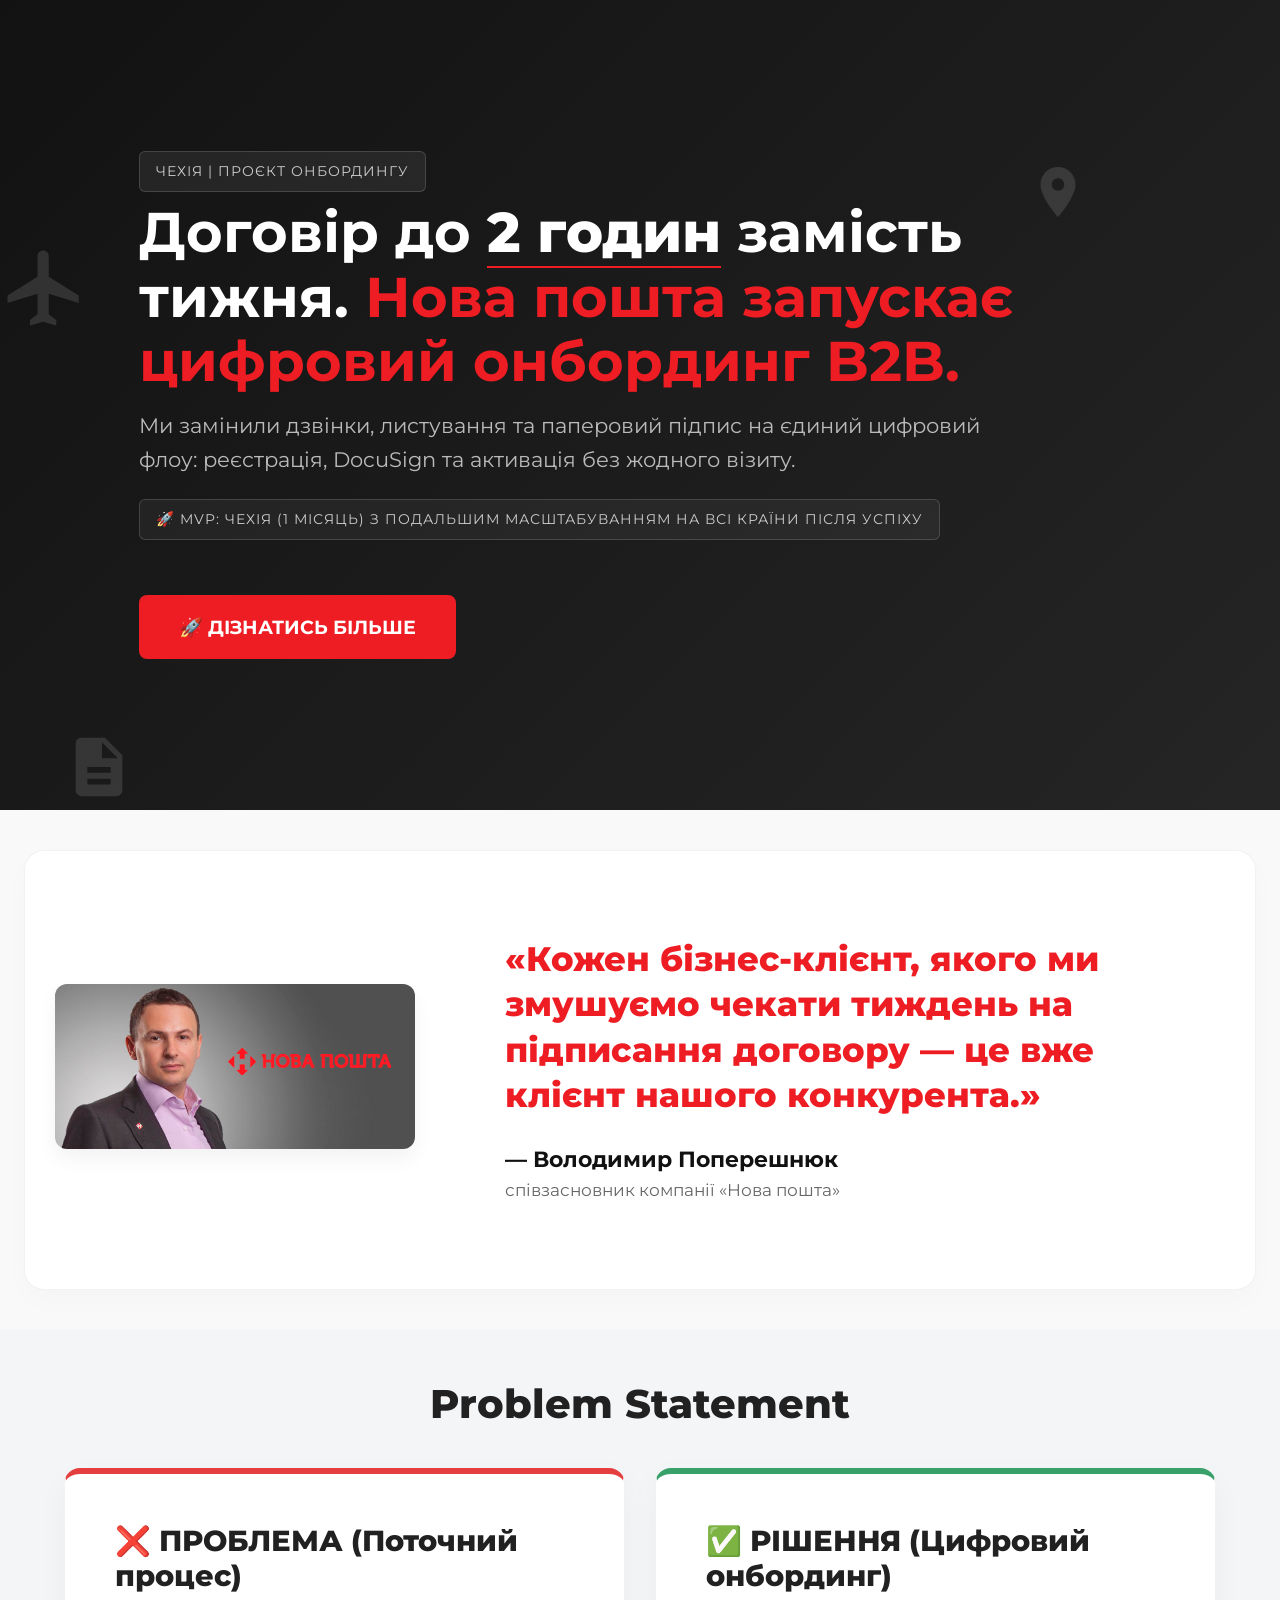
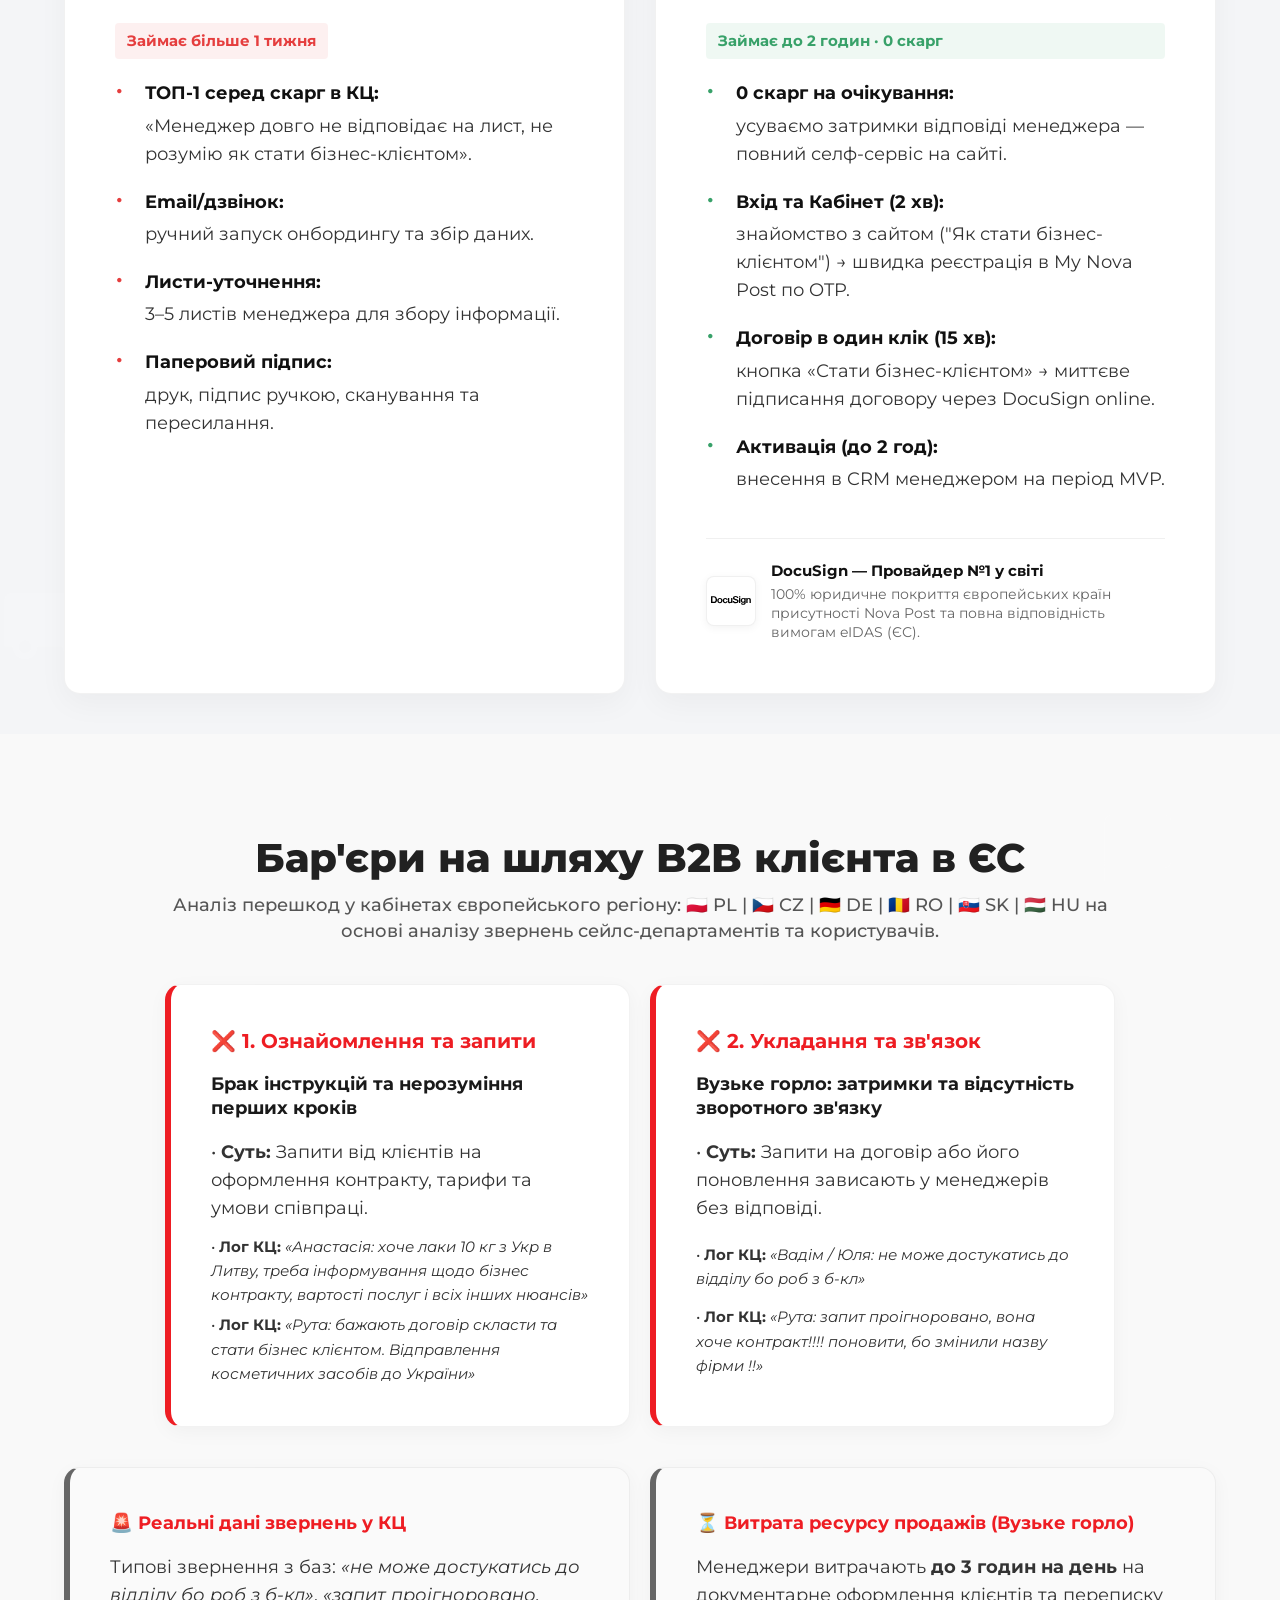
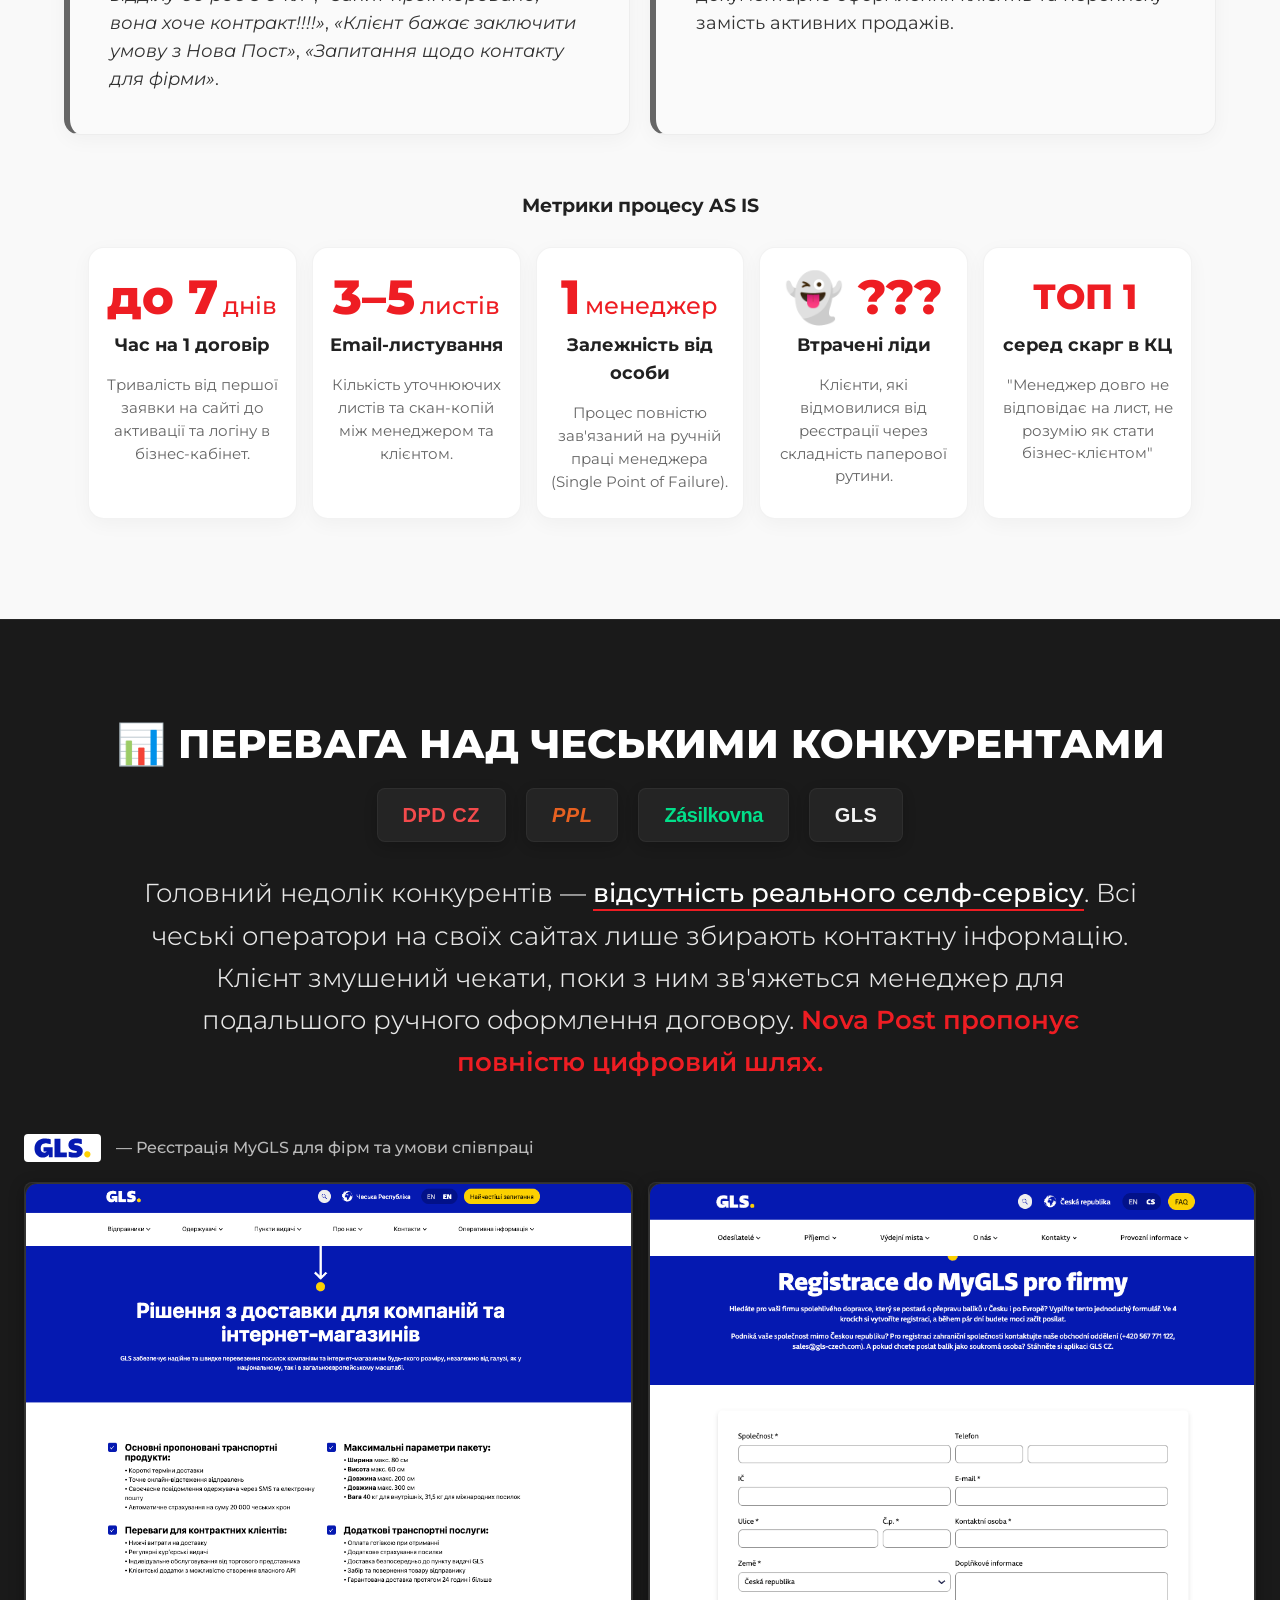
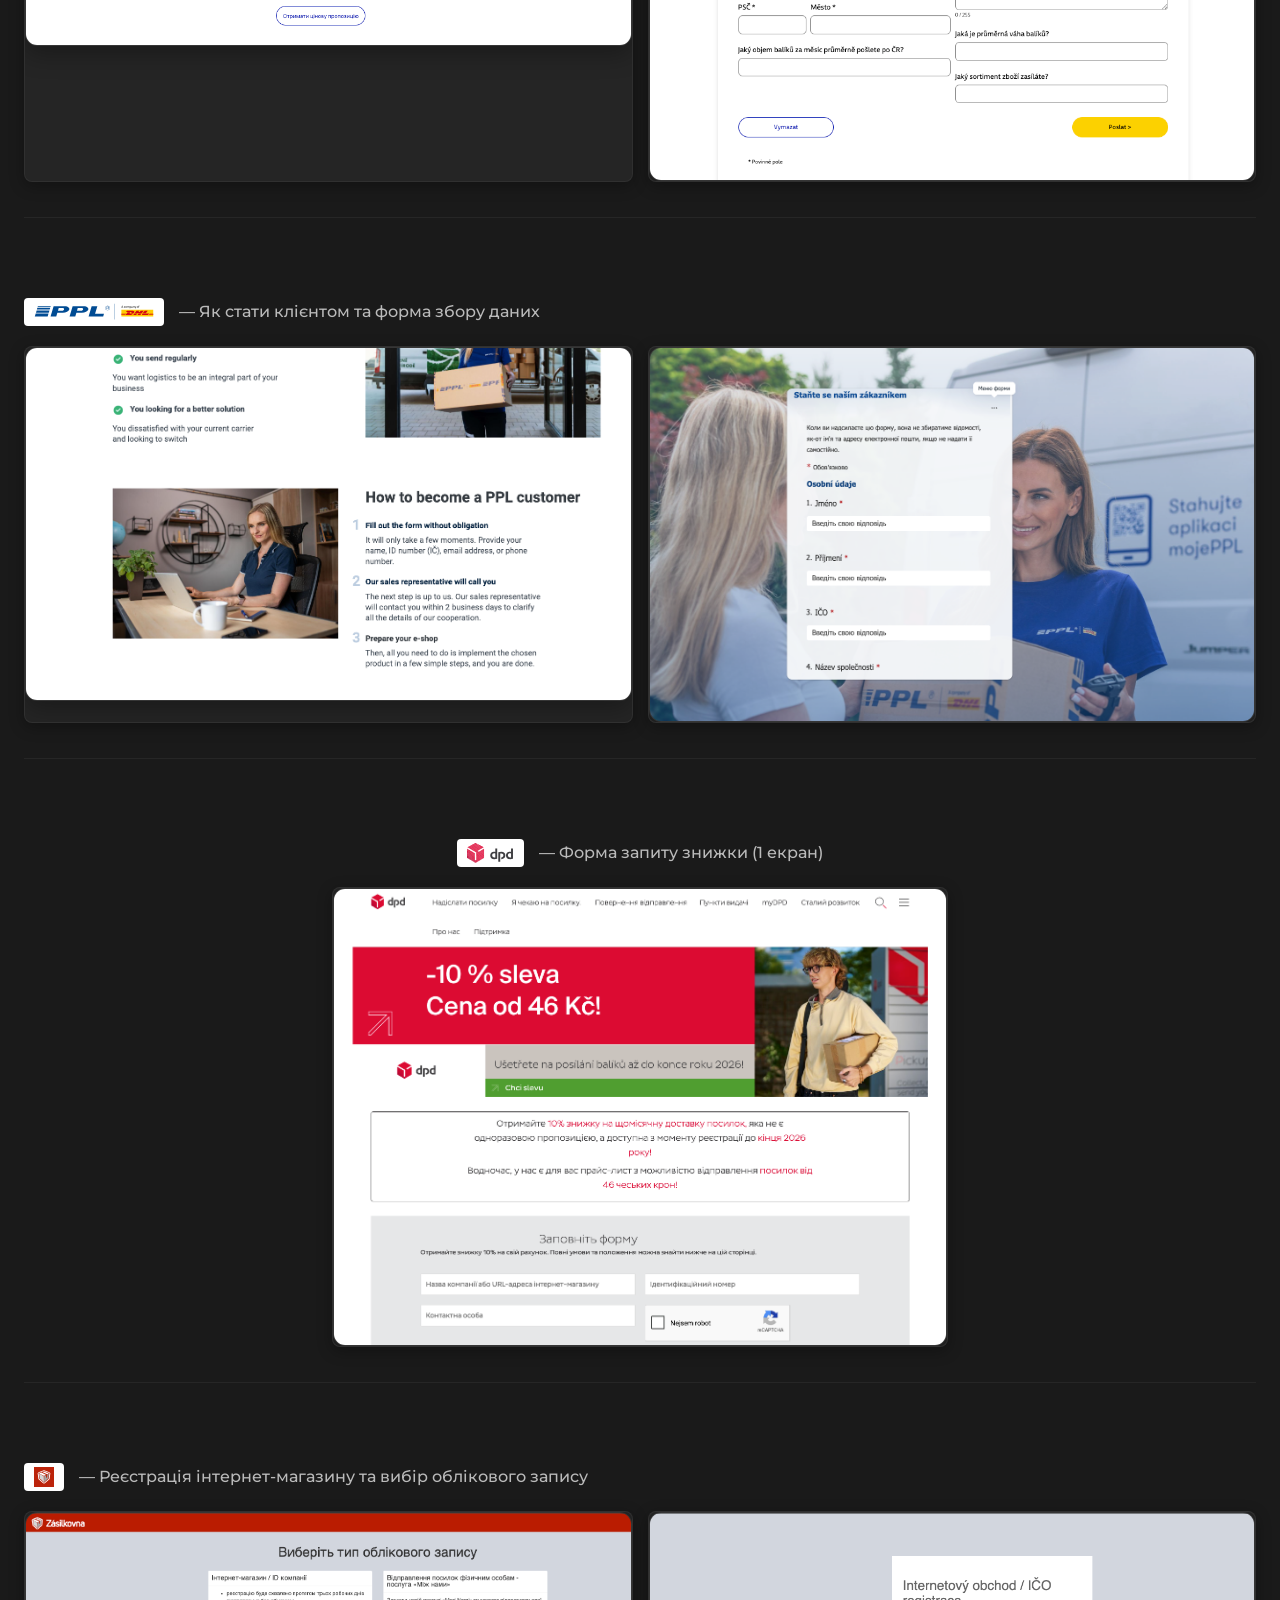
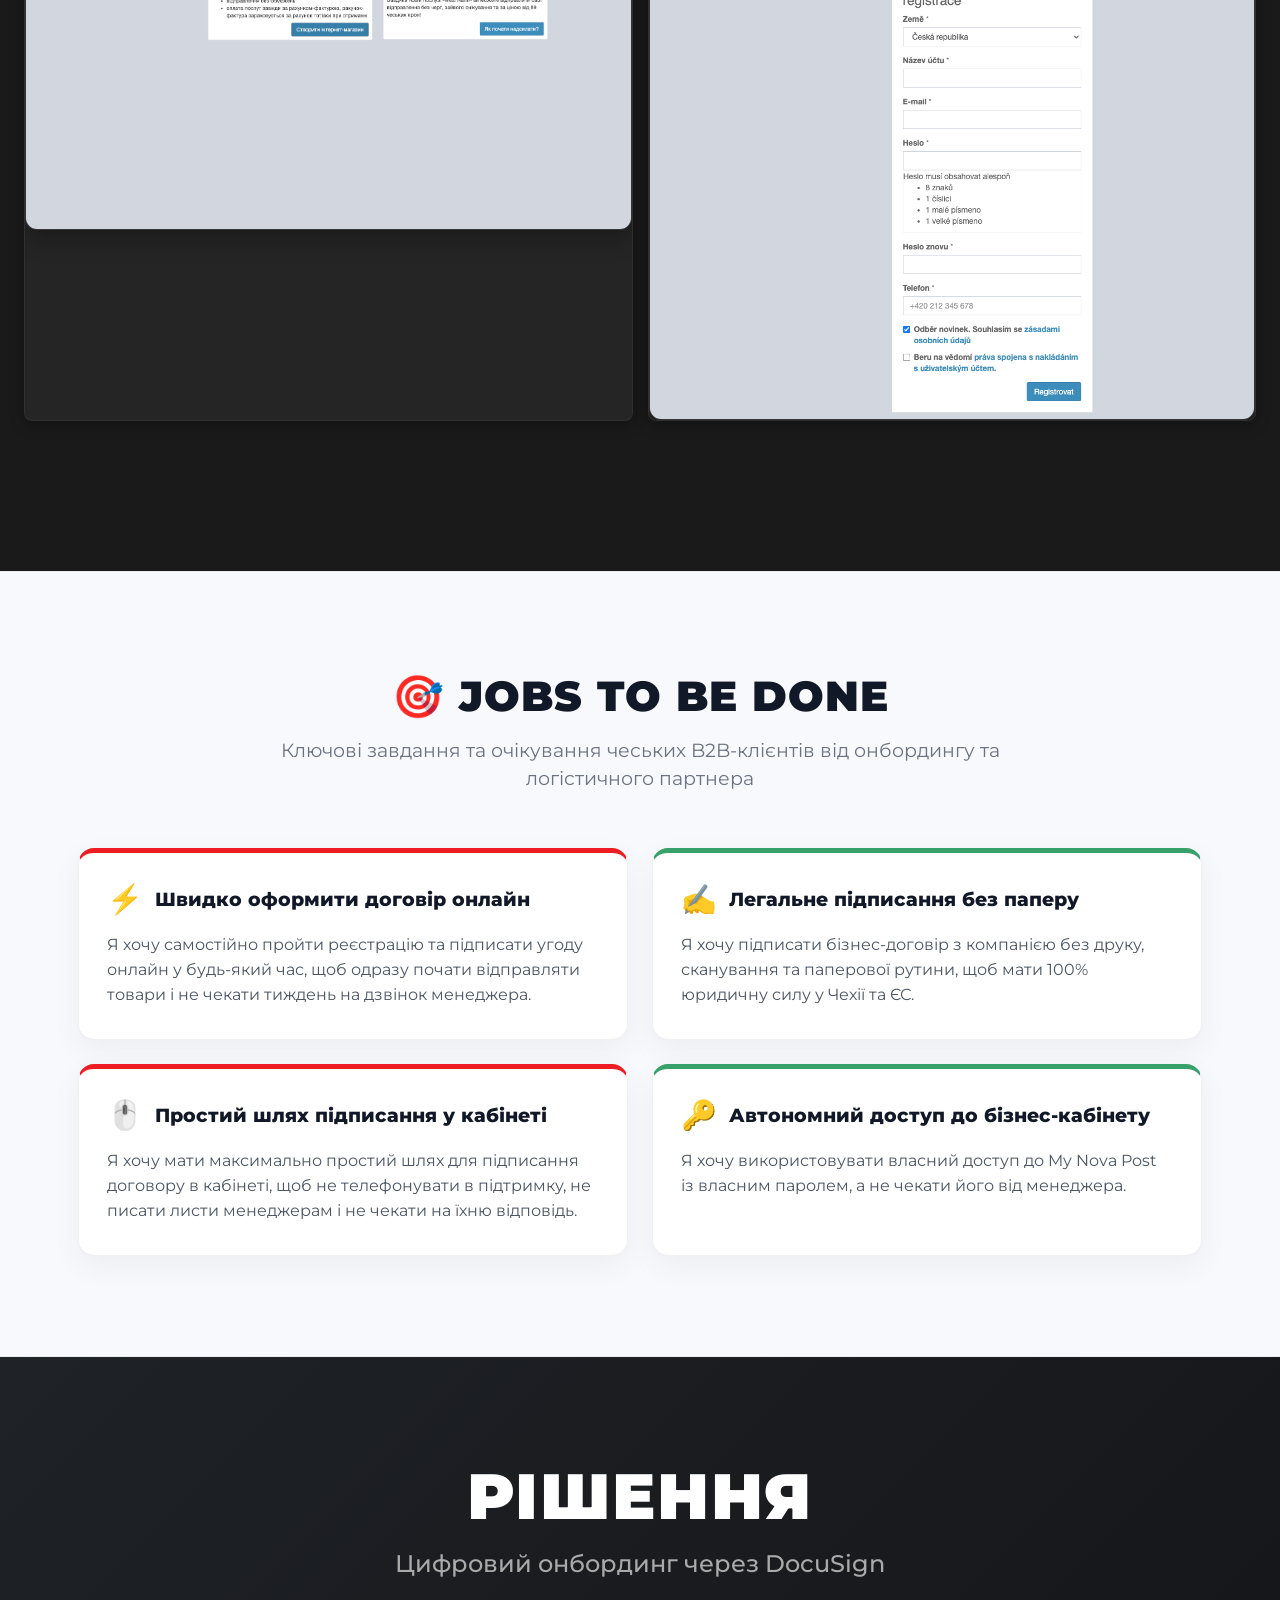
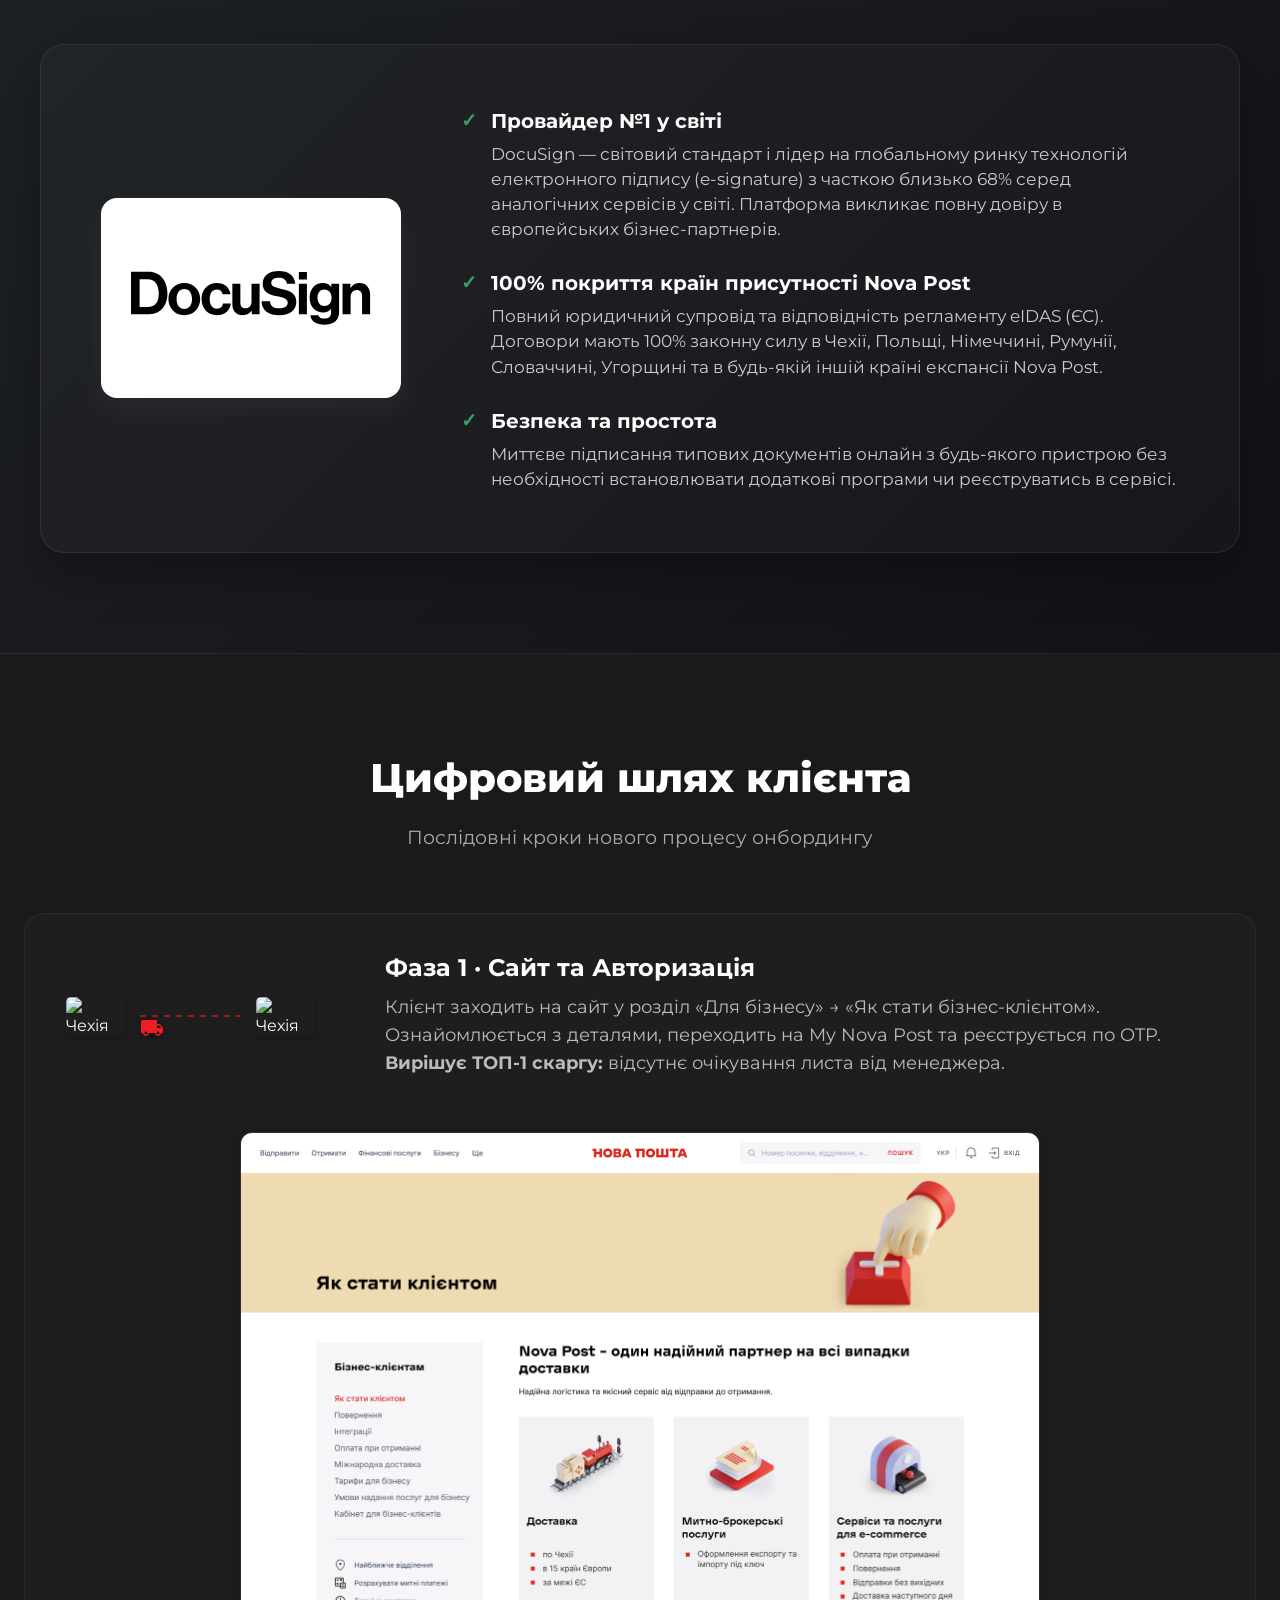
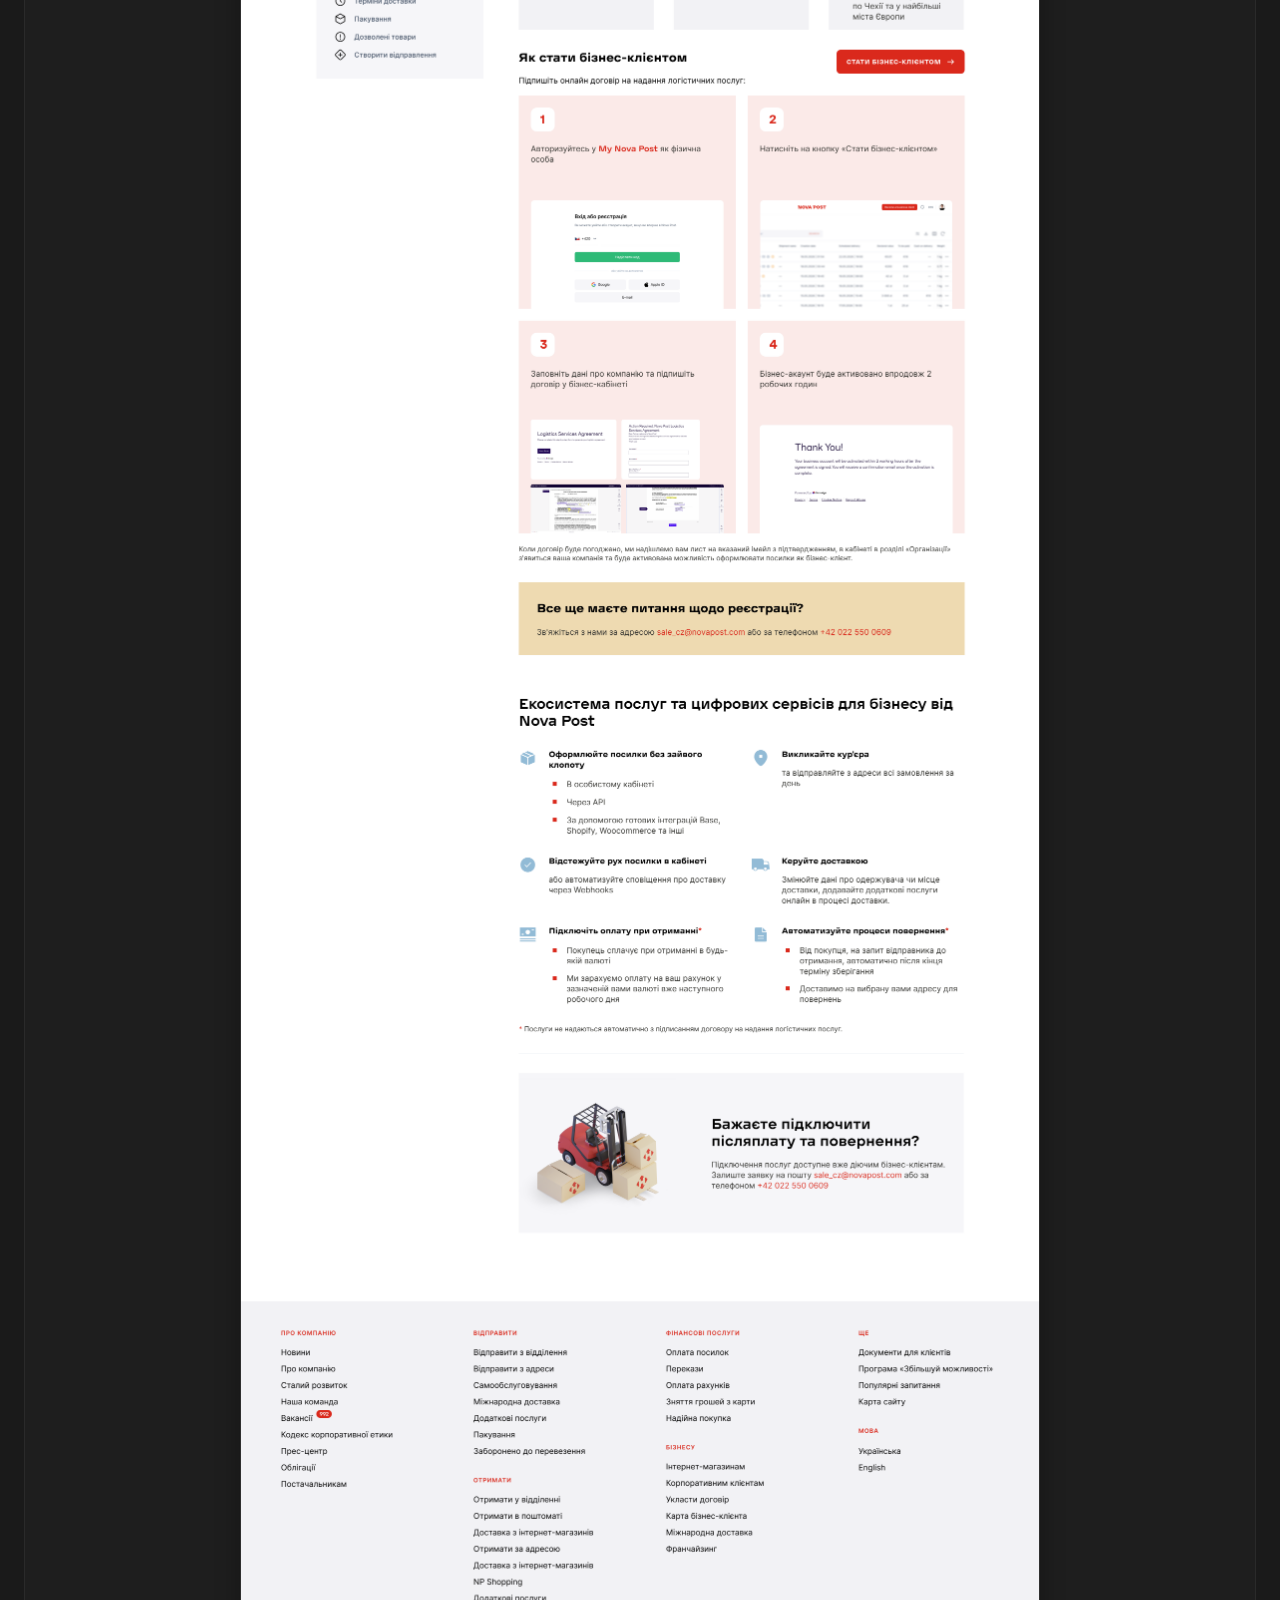
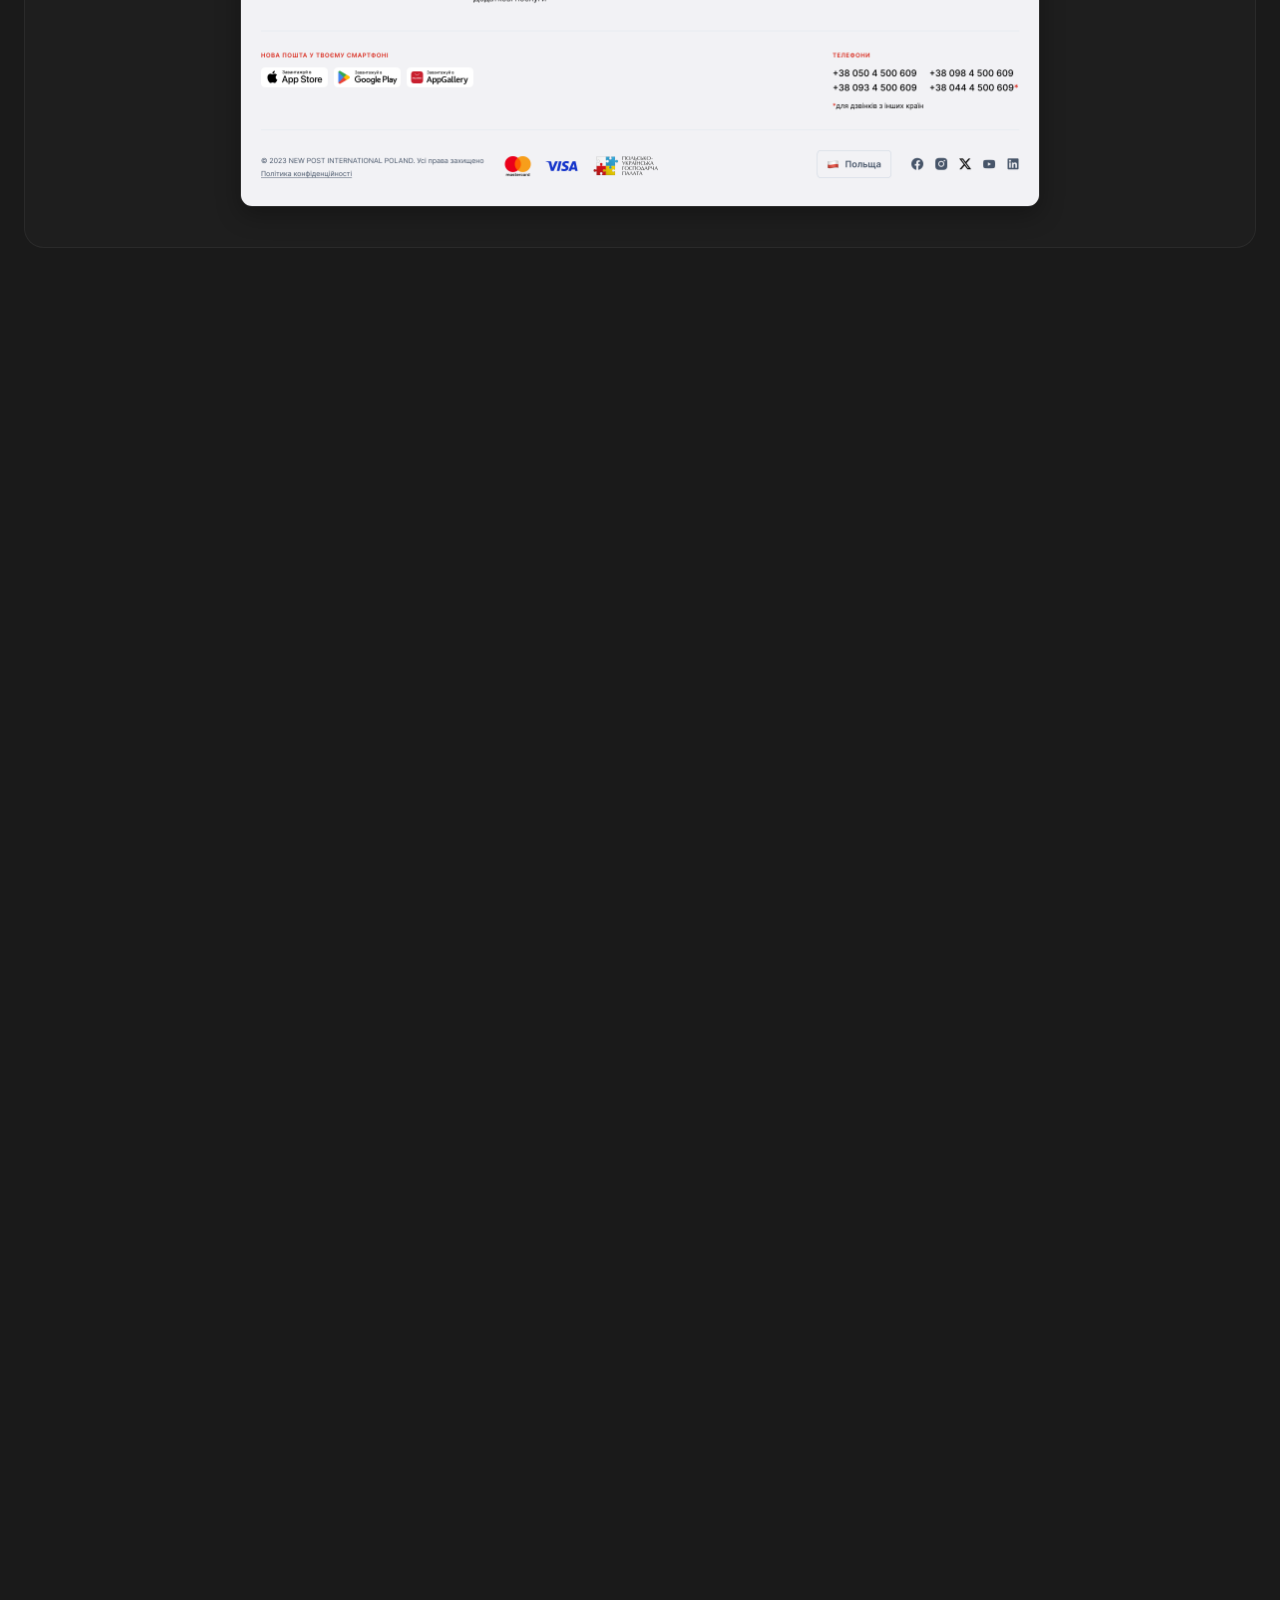
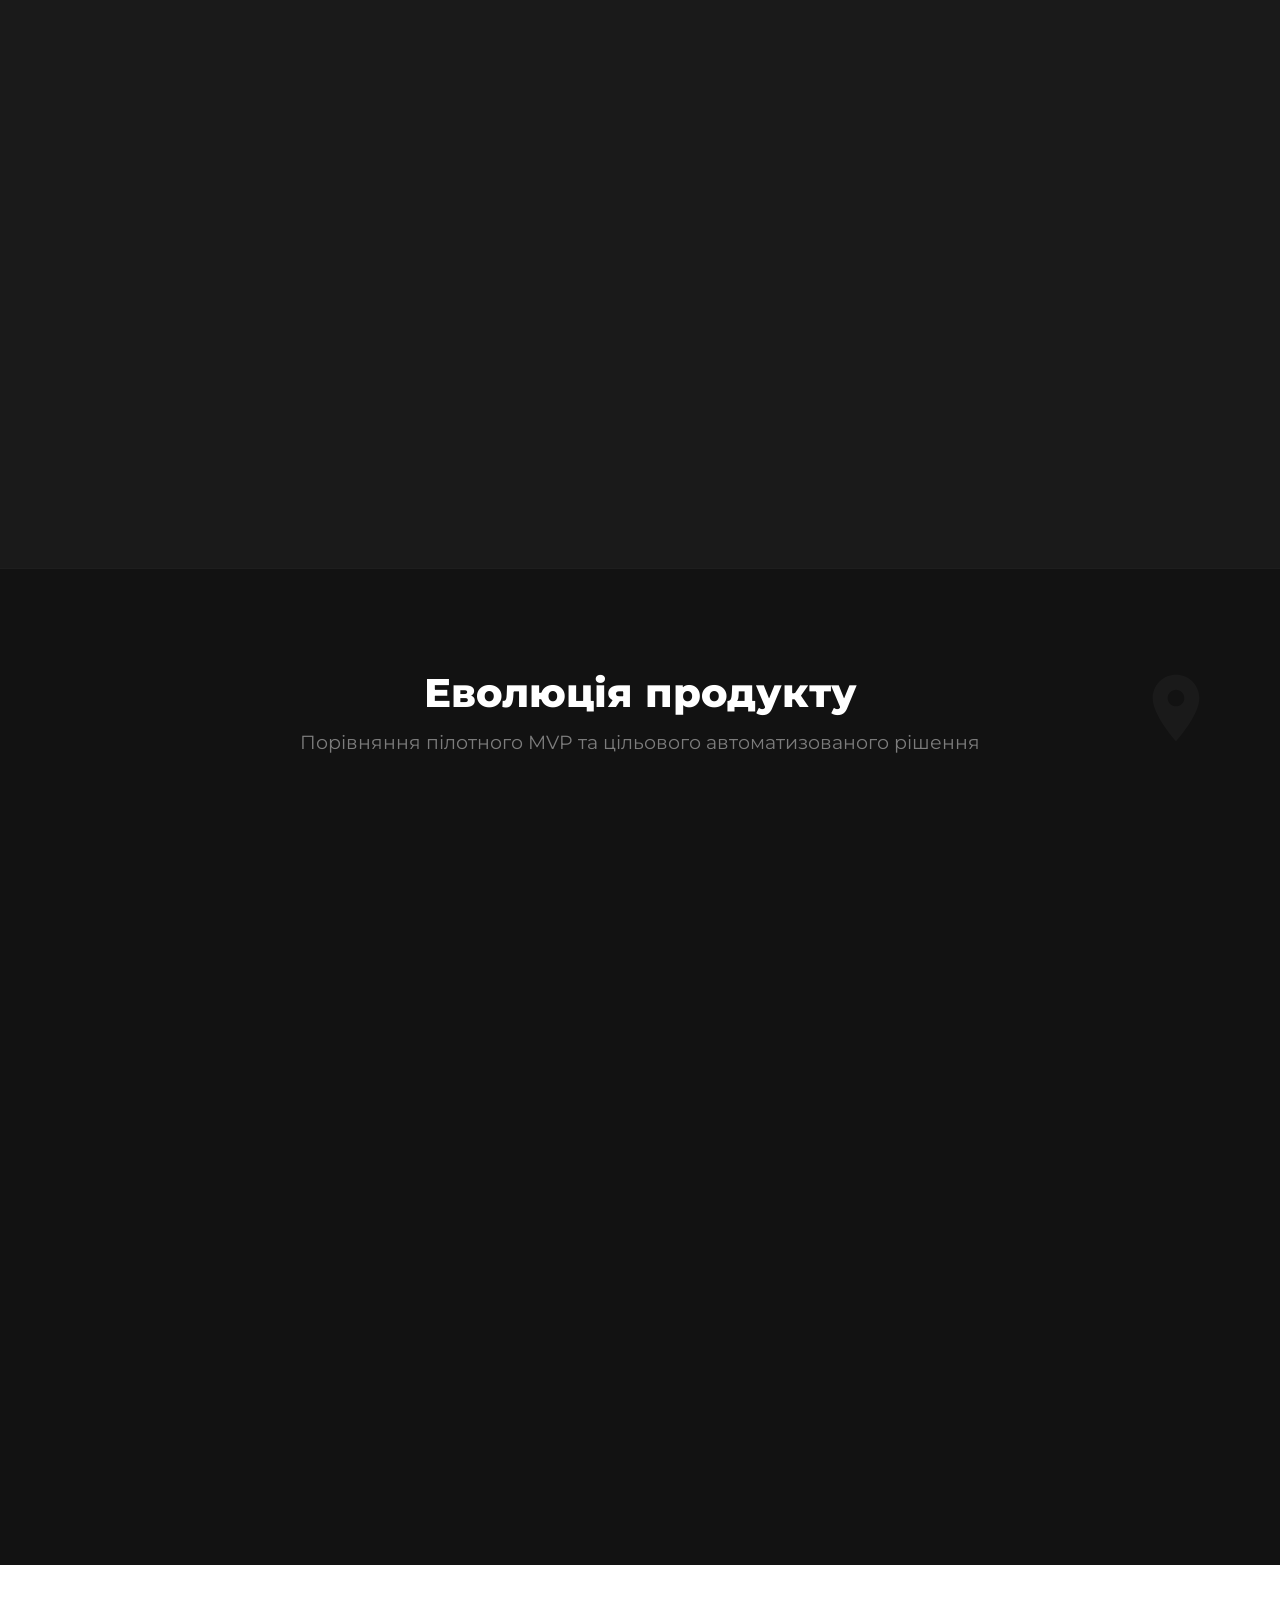
==== index.html @ 55204178 "Replace JTBD cards with 4 improved cards in 2x2 grid layout" ====
<!DOCTYPE html>
<html lang="uk">
<head>
    <meta charset="UTF-8">
    <meta name="viewport" content="width=device-width, initial-scale=1.0">
    <title>Нова пошта: Цифровий онбординг B2B</title>
    <link rel="preconnect" href="https://fonts.googleapis.com">
    <link rel="preconnect" href="https://fonts.gstatic.com" crossorigin>
    <link href="https://fonts.googleapis.com/css2?family=Montserrat:wght@400;500;600;700;800&display=swap" rel="stylesheet">
    <link rel="stylesheet" href="styles.css">
</head>
<body>

    <!-- БЛОК 1: HERO (Перший екран) -->
    <section class="hero-section">
        <!-- Анімації логістики (Hero) -->
        <div class="logistics-anim icon-pin"><svg viewBox="0 0 24 24" width="60" height="60"><path d="M12 2C8.13 2 5 5.13 5 9c0 5.25 7 13 7 13s7-7.75 7-13c0-3.87-3.13-7-7-7zm0 9.5c-1.38 0-2.5-1.12-2.5-2.5s1.12-2.5 2.5-2.5 2.5 1.12 2.5 2.5-1.12 2.5-2.5 2.5z"/></svg></div>
        <div class="logistics-anim icon-plane-hero"><svg viewBox="0 0 24 24" width="90" height="90"><path d="M21 16v-2l-8-5V3.5c0-.83-.67-1.5-1.5-1.5S10 2.67 10 3.5V9l-8 5v2l8-2.5V19l-2 1.5V22l3.5-1 3.5 1v-1.5L13 19v-5.5l8 2.5z"/></svg></div>

        <div class="container hero-content">
            <div class="badge fade-up anim-delay-1">Чехія | Проєкт онбордингу</div>
            <h1 class="fade-up anim-delay-2">Договір до <span class="highlight-white">2 годин</span> замість тижня. <span class="highlight">Нова пошта запускає цифровий онбординг B2B.</span></h1>
            <p class="subtitle fade-up anim-delay-3">Ми замінили дзвінки, листування та паперовий підпис на єдиний цифровий флоу: реєстрація, DocuSign та активація без жодного візиту.</p>
            
            <div class="badge fade-up anim-delay-3" style="background: rgba(255, 255, 255, 0.05); border-color: rgba(255, 255, 255, 0.15); margin-top: -10px; margin-bottom: 30px;">
                🚀 MVP: Чехія (1 місяць) з подальшим масштабуванням на всі країни після успіху
            </div>

            <div class="cta-wrapper fade-up anim-delay-4">
                <button class="btn-primary pulse" data-scroll-to=".testimonials-section">🚀 ДІЗНАТИСЬ БІЛЬШЕ</button>
            </div>
        </div>
    </section>

    <!-- БЛОК 2: ВІЗІЯ КОМПАНІЇ -->
    <section class="testimonials-section">
        <div class="container" style="max-width: 1440px;">
            <div class="testimonial-block ceo-block scroll-slide-left">
                <div class="ceo-image">
                    <img src="nova-poshta-1.jpg" alt="Володимир Поперешнюк">
                </div>
                <div class="testimonial-content">
                    <h3 class="quote-title">«Кожен бізнес-клієнт, якого ми змушуємо чекати тиждень на підписання договору — це вже <span class="highlight">клієнт нашого конкурента</span>.»</h3>
                    <div class="author-info">
                        <strong>— Володимир Поперешнюк</strong>
                        <span>співзасновник компанії «Нова пошта»</span>
                    </div>
                </div>
            </div>
        </div>
    </section>

    <!-- БЛОК 3: ПРОБЛЕМА vs РІШЕННЯ -->
    <section class="comparison-section">
        <!-- Анімації логістики -->
        <div class="logistics-anim icon-truck"><svg viewBox="0 0 24 24" width="100" height="100"><path d="M20 8h-3V4H3c-1.1 0-2 .9-2 2v11h2c0 1.66 1.34 3 3 3s3-1.34 3-3h6c0 1.66 1.34 3 3 3s3-1.34 3-3h2v-5l-3-4zM6 18.5c-.83 0-1.5-.67-1.5-1.5s.67-1.5 1.5-1.5 1.5.67 1.5 1.5-.67 1.5-1.5 1.5zm13.5-9l1.96 2.5H17V9.5h2.5zm-1.5 9c-.83 0-1.5-.67-1.5-1.5s.67-1.5 1.5-1.5 1.5.67 1.5 1.5-.67 1.5-1.5 1.5z"/></svg></div>
        <div class="logistics-anim icon-box"><svg viewBox="0 0 24 24" width="80" height="80"><path d="M21 16.5c0 .38-.21.71-.53.88l-7.9 4.44c-.16.12-.36.18-.57.18-.21 0-.41-.06-.57-.18l-7.9-4.44A.991.991 0 0 1 3 16.5v-9c0-.38.21-.71.53-.88l7.9-4.44c.16-.12.36-.18.57-.18.21 0 .41.06.57.18l7.9 4.44c.32.17.53.5.53.88v9zM12 4.15L6.04 7.5 12 10.85l5.96-3.35L12 4.15zM5 15.91l6 3.38v-6.71L5 9.21v6.7zM19 15.91v-6.7l-6 3.37v6.71l6-3.38z"/></svg></div>

        <div class="container">
            <h2 class="section-title text-dark" style="margin-bottom: 40px; text-align: center;">Problem Statement</h2>
            <div class="comparison-grid">
                <!-- Поточний процес -->
                <div class="card card-old scroll-fade stagger-1">
                    <h2 class="card-title">❌ ПРОБЛЕМА (Поточний процес)</h2>
                    <div class="process-accent">Займає більше 1 тижня</div>
                    <ul class="feature-list">
                        <li><strong>ТОП-1 серед скарг в КЦ:</strong> «Менеджер довго не відповідає на лист, не розумію як стати бізнес-клієнтом».</li>
                        <li><strong>Email/дзвінок:</strong> ручний запуск онбордингу та збір даних.</li>
                        <li><strong>Листи-уточнення:</strong> 3–5 листів менеджера для збору інформації.</li>
                        <li><strong>Паперовий підпис:</strong> друк, підпис ручкою, сканування та пересилання.</li>
                    </ul>
                </div>

                <!-- Новий цифровий процес -->
                <div class="card card-new scroll-fade stagger-2" style="display: flex; flex-direction: column;">
                    <h2 class="card-title">✅ РІШЕННЯ (Цифровий онбординг)</h2>
                    <div class="process-accent">Займає до 2 годин · 0 скарг</div>
                    <ul class="feature-list check-list" style="margin-bottom: 25px;">
                        <li><strong>0 скарг на очікування:</strong> усуваємо затримки відповіді менеджера — повний селф-сервіс на сайті.</li>
                        <li><strong>Вхід та Кабінет (2 хв):</strong> знайомство з сайтом ("Як стати бізнес-клієнтом") → швидка реєстрація в My Nova Post по OTP.</li>
                        <li><strong>Договір в один клік (15 хв):</strong> кнопка «Стати бізнес-клієнтом» → миттєве підписання договору через DocuSign online.</li>
                        <li><strong>Активація (до 2 год):</strong> внесення в CRM менеджером на період MVP.</li>
                    </ul>
                    
                    <!-- Переваги DocuSign -->
                    <div class="docusign-badge" style="margin-top: auto; padding-top: 20px; border-top: 1px solid rgba(0,0,0,0.06); display: flex; align-items: center; gap: 15px;">
                        <div style="flex: 0 0 50px; height: 50px; background: #fff; border-radius: 8px; display: flex; align-items: center; justify-content: center; padding: 4px; box-shadow: 0 2px 8px rgba(0,0,0,0.05); border: 1px solid rgba(0,0,0,0.06);">
                            <img src="logo_docusign.svg" alt="DocuSign Logo" style="width: 100%; height: auto; object-fit: contain;">
                        </div>
                        <div>
                            <div style="font-size: 0.95rem; font-weight: 700; color: #111; margin-bottom: 2px;">
                                DocuSign — Провайдер №1 у світі
                            </div>
                            <div style="font-size: 0.85rem; color: #666; line-height: 1.4;">
                                100% юридичне покриття європейських країн присутності Nova Post та повна відповідність вимогам eIDAS (ЄС).
                            </div>
                        </div>
                    </div>
                </div>
            </div>
        </div>
    </section>

    <!-- БЛОК 4: БОЛІ ТА МЕТРИКИ -->
    <section class="testimonials-section">
        <!-- Анімації логістики (Testimonials) -->
        <div class="logistics-anim icon-chat"><svg viewBox="0 0 24 24" width="80" height="80"><path d="M20 2H4c-1.1 0-2 .9-2 2v18l4-4h14c1.1 0 2-.9 2-2V4c0-1.1-.9-2-2-2z"/></svg></div>

        <div class="container">
            <div class="reviews-header scroll-fade">
                <h2 style="color: var(--text-dark); margin-bottom: 10px;">Бар'єри на шляху B2B клієнта в ЄС</h2>
                <p style="font-size: 1.1rem; color: #555; max-width: 1000px; margin: 0 auto 30px auto; font-weight: 500; line-height: 1.5; text-align: center;">
                    Аналіз перешкод у кабінетах європейського регіону: 
                    🇵🇱 PL | 🇨🇿 CZ | 🇩🇪 DE | 🇷🇴 RO | 🇸🇰 SK | 🇭🇺 HU 
                    на основі аналізу звернень сейлс-департаментів та користувачів.
                </p>
            </div>
            
            <!-- Етапи проблем -->
            <div class="pain-grid" style="margin-bottom: 40px;">
                <!-- Етап 1 -->
                <div class="review-card pain-card scroll-fade stagger-1">
                    <div class="stars crosses" style="font-size: 1.25rem; margin-bottom: 15px;">❌ 1. Ознайомлення та запити</div>
                    <div style="font-weight: 700; color: #1a1a1a; margin-bottom: 18px; font-size: 1.15rem; line-height: 1.3;">Брак інструкцій та нерозуміння перших кроків</div>
                    <p class="review-text" style="margin-bottom: 12px; color: #333;">
                        • <strong>Суть:</strong> Запити від клієнтів на оформлення контракту, тарифи та умови співпраці.
                    </p>
                    <p class="review-text" style="margin-bottom: 6px; color: #333; font-size: 0.95rem;">
                        • <strong>Лог КЦ:</strong> <em>«Анастасія: хоче лаки 10 кг з Укр в Литву, треба інформування щодо бізнес контракту, вартості послуг і всіх інших нюансів»</em>
                    </p>
                    <p class="review-text" style="margin-bottom: 0; color: #333; font-size: 0.95rem;">
                        • <strong>Лог КЦ:</strong> <em>«Рута: бажають договір скласти та стати бізнес клієнтом. Відправлення косметичних засобів до України»</em>
                    </p>
                </div>

                <!-- Етап 2 -->
                <div class="review-card pain-card scroll-fade stagger-2">
                    <div class="stars crosses" style="font-size: 1.25rem; margin-bottom: 15px;">❌ 2. Укладання та зв'язок</div>
                    <div style="font-weight: 700; color: #1a1a1a; margin-bottom: 18px; font-size: 1.15rem; line-height: 1.3;">Вузьке горло: затримки та відсутність зворотного зв'язку</div>
                    <p class="review-text" style="margin-bottom: 12px; color: #333;">
                        • <strong>Суть:</strong> Запити на договір або його поновлення зависають у менеджерів без відповіді.
                    </p>
                    <p class="review-text" style="margin-bottom: 6px; color: #333; font-size: 0.95rem;">
                        • <strong>Лог КЦ:</strong> <em>«Вадім / Юля: не може достукатись до відділу бо роб з б-кл»</em>
                    </p>
                    <p class="review-text" style="margin-bottom: 0; color: #333; font-size: 0.95rem;">
                        • <strong>Лог КЦ:</strong> <em>«Рута: запит проігноровано, вона хоче контракт!!!! поновити, бо змінили назву фірми !!»</em>
                    </p>
                </div>
            </div>

            <!-- Загальний імпакт та ресурси -->
            <div class="reviews-grid" style="margin-bottom: 45px; gap: 20px;">
                <!-- Імпакт на підтримку -->
                <div class="review-card pain-card scroll-fade stagger-1" style="border-left-color: var(--text-grey); background: #fafafa;">
                    <div style="font-size: 1.15rem; font-weight: 700; color: var(--np-red); margin-bottom: 15px;">🚨 Реальні дані звернень у КЦ</div>
                    <p class="review-text" style="margin-bottom: 0; color: #333;">
                        Типові звернення з баз: <em>«не може достукатись до відділу бо роб з б-кл»</em>, <em>«запит проігноровано, вона хоче контракт!!!!»</em>, <em>«Клієнт бажає заключити умову з Нова Пост»</em>, <em>«Запитання щодо контакту для фірми»</em>.
                    </p>
                </div>

                <!-- Витрати ресурсів менеджерів -->
                <div class="review-card pain-card scroll-fade stagger-2" style="border-left-color: var(--text-grey); background: #fafafa;">
                    <div style="font-size: 1.15rem; font-weight: 700; color: var(--np-red); margin-bottom: 15px;">⏳ Витрата ресурсу продажів (Вузьке горло)</div>
                    <p class="review-text" style="margin-bottom: 0; color: #333;">
                        Менеджери витрачають <strong>до 3 годин на день</strong> на документарне оформлення клієнтів та переписку замість активних продажів.
                    </p>
                </div>
            </div>

            <div class="container-wide">
            <div class="reviews-header scroll-fade" style="text-align: center; margin-bottom: 30px;">
                <h3 style="color: var(--text-dark);">Метрики процесу AS IS</h3>
            </div>
            
            <div class="stats-grid">
                <div class="stat-card scroll-fade stagger-1">
                    <div class="stat-value stat-value-anim" data-anim-type="days">до 0 <span>днів</span></div>
                    <div class="stat-title">Час на 1 договір</div>
                    <div class="stat-desc">Тривалість від першої заявки на сайті до активації та логіну в бізнес-кабінет.</div>
                </div>
                
                <div class="stat-card scroll-fade stagger-2">
                    <div class="stat-value stat-value-anim" data-anim-type="emails">0 <span>листів</span></div>
                    <div class="stat-title">Email-листування</div>
                    <div class="stat-desc">Кількість уточнюючих листів та скан-копій між менеджером та клієнтом.</div>
                </div>
                
                <div class="stat-card scroll-fade stagger-3">
                    <div class="stat-value stat-value-anim" data-anim-type="manager">0 <span>менеджер</span></div>
                    <div class="stat-title">Залежність від особи</div>
                    <div class="stat-desc">Процес повністю зав'язаний на ручній праці менеджера (Single Point of Failure).</div>
                </div>
                
                <div class="stat-card scroll-fade stagger-4">
                    <div class="stat-value stat-value-anim" data-anim-type="ghost">???</div>
                    <div class="stat-title">Втрачені ліди</div>
                    <div class="stat-desc">Клієнти, які відмовилися від реєстрації через складність паперової рутини.</div>
                </div>
                
                <div class="stat-card scroll-fade stagger-5">
                    <div class="stat-value stat-value-anim" style="font-size: 2.2rem; line-height: 1.36; color: var(--np-red);" data-anim-type="complaints">ТОП 1</div>
                    <div class="stat-title">серед скарг в КЦ</div>
                    <div class="stat-desc">"Менеджер довго не відповідає на лист, не розумію як стати бізнес-клієнтом"</div>
                </div>
            </div>
        </div>
    </section>

    <!-- БЛОК 5: КОНКУРЕНТНІ ПЕРЕВАГИ (Заглушка) -->
    <section class="competitors-section scroll-fade">
        <div class="container-wide">
            <h2 class="section-title text-light">📊 ПЕРЕВАГА НАД ЧЕСЬКИМИ КОНКУРЕНТАМИ</h2>
            <div class="competitor-brands">
                <div class="brand-logo dpd-logo"><strong>DPD CZ</strong></div>
                <div class="brand-logo venipak-logo"><strong>PPL</strong></div>
                <div class="brand-logo swotzy-logo"><strong>Zásilkovna</strong></div>
                <div class="brand-logo"><strong>GLS</strong></div>
            </div>
            <p class="section-desc text-light" style="margin-top: 20px; margin-bottom: 50px; max-width: 1000px; margin-left: auto; margin-right: auto; text-align: center; font-size: 1.65rem; line-height: 1.6; font-weight: 350; color: rgba(255,255,255,0.9);">
                Головний недолік конкурентів — <span class="highlight-white" style="font-weight: 500;">відсутність реального селф-сервісу</span>. Всі чеські оператори на своїх сайтах лише збирають контактну інформацію. Клієнт змушений чекати, поки з ним зв'яжеться менеджер для подальшого ручного оформлення договору. <span style="color: #EE1D23; font-weight: 600;">Nova Post пропонує повністю цифровий шлях.</span>
            </p>
            
            <div class="competitor-concepts scroll-fade">
                <div class="scenario-gallery" data-group="competitor">
                    <!-- GLS -->
                    <div class="competitor-flow-block">
                        <div class="competitor-flow-header">
                            <img src="logo_gls.svg" alt="GLS Logo" class="competitor-brand-logo">
                            <span class="competitor-flow-title">— Реєстрація MyGLS для фірм та умови співпраці</span>
                        </div>
                        <div class="competitor-flow-grid">
                            <div class="scenario-img">
                                <img src="Знімок екрана 2026-07-01 о 21.58.39.png" alt="Концепт GLS — Крок 1 (Цінова пропозиція)" class="gallery-thumb">
                            </div>
                            <div class="scenario-img">
                                <img src="Знімок екрана 2026-07-01 о 21.58.09.png" alt="Концепт GLS — Крок 2 (Форма реєстрації)" class="gallery-thumb">
                            </div>
                        </div>
                    </div>

                    <!-- PPL -->
                    <div class="competitor-flow-block">
                        <div class="competitor-flow-header">
                            <img src="logo_ppl.svg" alt="PPL Logo" class="competitor-brand-logo">
                            <span class="competitor-flow-title">— Як стати клієнтом та форма збору даних</span>
                        </div>
                        <div class="competitor-flow-grid">
                            <div class="scenario-img">
                                <img src="Знімок екрана 2026-07-01 о 21.59.22.png" alt="Концепт PPL — Крок 1 (Інструкція)" class="gallery-thumb">
                            </div>
                            <div class="scenario-img">
                                <img src="Знімок екрана 2026-07-01 о 21.59.42.png" alt="Концепт PPL — Крок 2 (Введення IČO)" class="gallery-thumb">
                            </div>
                        </div>
                    </div>

                    <!-- DPD CZ -->
                    <div class="competitor-flow-block">
                        <div class="competitor-flow-header" style="justify-content: center; margin-bottom: 20px;">
                            <img src="logo_dpd.svg" alt="DPD CZ Logo" class="competitor-brand-logo">
                            <span class="competitor-flow-title">— Форма запиту знижки (1 екран)</span>
                        </div>
                        <div class="competitor-flow-grid" style="display: flex; justify-content: center;">
                            <div class="scenario-img" style="max-width: 50%; width: 100%;">
                                <img src="Знімок екрана 2026-07-01 о 22.00.02.png" alt="Концепт DPD CZ — Крок 1 (Запит 10% знижки)" class="gallery-thumb">
                            </div>
                        </div>
                    </div>

                    <!-- Zásilkovna -->
                    <div class="competitor-flow-block">
                        <div class="competitor-flow-header">
                            <img src="logo_zasilkovna.svg" alt="Zásilkovna Logo" class="competitor-brand-logo">
                            <span class="competitor-flow-title">— Реєстрація інтернет-магазину та вибір облікового запису</span>
                        </div>
                        <div class="competitor-flow-grid">
                            <div class="scenario-img">
                                <img src="Знімок екрана 2026-07-01 о 22.00.59.png" alt="Концепт Zásilkovna — Крок 1 (Вибір типу кабінету)" class="gallery-thumb">
                            </div>
                            <div class="scenario-img">
                                <img src="Знімок екрана 2026-07-01 о 22.00.29.png" alt="Концепт Zásilkovna — Крок 2 (Реєстрація)" class="gallery-thumb">
                            </div>
                        </div>
                    </div>
                </div>
            </div>
        </div>
    </section>

    <!-- БЛОК: JOBS TO BE DONE (JTBD) -->
    <section class="jtbd-section scroll-fade">
        <div class="container-wide">
            <div class="jtbd-header">
                <h2 class="jtbd-main-title">🎯 JOBS TO BE DONE</h2>
                <p class="jtbd-subtitle">Ключові завдання та очікування чеських B2B-клієнтів від онбордингу та логістичного партнера</p>
            </div>

            <div class="jtbd-grid">
                <!-- Card 1 -->
                <div class="jtbd-card jtbd-accent-red">
                    <div class="jtbd-card-header">
                        <span class="jtbd-icon">⚡</span>
                        <h3 class="jtbd-card-title">Швидко оформити договір онлайн</h3>
                    </div>
                    <p class="jtbd-card-text">
                        Я хочу самостійно пройти реєстрацію та підписати угоду онлайн у будь-який час, щоб одразу почати відправляти товари і не чекати тиждень на дзвінок менеджера.
                    </p>
                </div>

                <!-- Card 2 -->
                <div class="jtbd-card jtbd-accent-green">
                    <div class="jtbd-card-header">
                        <span class="jtbd-icon">✍️</span>
                        <h3 class="jtbd-card-title">Легальне підписання без паперу</h3>
                    </div>
                    <p class="jtbd-card-text">
                        Я хочу підписати бізнес-договір з компанією без друку, сканування та паперової рутини, щоб мати 100% юридичну силу у Чехії та ЄС.
                    </p>
                </div>

                <!-- Card 3 -->
                <div class="jtbd-card jtbd-accent-red">
                    <div class="jtbd-card-header">
                        <span class="jtbd-icon">🖱️</span>
                        <h3 class="jtbd-card-title">Простий шлях підписання у кабінеті</h3>
                    </div>
                    <p class="jtbd-card-text">
                        Я хочу мати максимально простий шлях для підписання договору в кабінеті, щоб не телефонувати в підтримку, не писати листи менеджерам і не чекати на їхню відповідь.
                    </p>
                </div>

                <!-- Card 4 -->
                <div class="jtbd-card jtbd-accent-green">
                    <div class="jtbd-card-header">
                        <span class="jtbd-icon">🔑</span>
                        <h3 class="jtbd-card-title">Автономний доступ до бізнес-кабінету</h3>
                    </div>
                    <p class="jtbd-card-text">
                        Я хочу використовувати власний доступ до My Nova Post із власним паролем, а не чекати його від менеджера.
                    </p>
                </div>
            </div>
        </div>
    </section>

    <!-- НОВИЙ БЛОК: ПРЕЗЕНТАЦІЯ РІШЕННЯ ТА DOCUSIGN -->
    <section class="solution-intro-section scroll-fade">
        <div class="container-wide">
            <h2 class="solution-giant-title">РІШЕННЯ</h2>
            <p class="solution-subtitle">Цифровий онбординг через DocuSign</p>
            
            <div class="docusign-hero-card">
                <div class="docusign-hero-logo">
                    <img src="logo_docusign.svg" alt="DocuSign Logo">
                </div>
                <div class="docusign-hero-info">
                    <div class="docusign-benefit-item">
                        <div class="docusign-benefit-title">Провайдер №1 у світі</div>
                        <div class="docusign-benefit-desc">DocuSign — світовий стандарт і лідер на глобальному ринку технологій електронного підпису (e-signature) з часткою близько 68% серед аналогічних сервісів у світі. Платформа викликає повну довіру в європейських бізнес-партнерів.</div>
                    </div>
                    <div class="docusign-benefit-item">
                        <div class="docusign-benefit-title">100% покриття країн присутності Nova Post</div>
                        <div class="docusign-benefit-desc">Повний юридичний супровід та відповідність регламенту eIDAS (ЄС). Договори мають 100% законну силу в Чехії, Польщі, Німеччині, Румунії, Словаччині, Угорщині та в будь-якій іншій країні експансії Nova Post.</div>
                    </div>
                    <div class="docusign-benefit-item">
                        <div class="docusign-benefit-title">Безпека та простота</div>
                        <div class="docusign-benefit-desc">Миттєве підписання типових документів онлайн з будь-якого пристрою без необхідності встановлювати додаткові програми чи реєструватись в сервісі.</div>
                    </div>
                </div>
            </div>
        </div>
    </section>

    <!-- БЛОК 6: ДЕМОНСТРАЦІЯ ФЛОУ (4 ФАЗИ) -->
    <section class="scenarios-section">
        <!-- Анімації логістики (Scenarios) -->
        <div class="logistics-anim icon-doc"><svg viewBox="0 0 24 24" width="70" height="70"><path d="M14 2H6c-1.1 0-1.99.9-1.99 2L4 20c0 1.1.89 2 1.99 2H18c1.1 0 2-.9 2-2V8l-6-6zm2 16H8v-2h8v2zm0-4H8v-2h8v2zm-3-5V3.5L18.5 9H13z"/></svg></div>
        <div class="logistics-anim icon-box-2"><svg viewBox="0 0 24 24" width="55" height="55"><path d="M21 16.5c0 .38-.21.71-.53.88l-7.9 4.44c-.16.12-.36.18-.57.18-.21 0-.41-.06-.57-.18l-7.9-4.44A.991.991 0 0 1 3 16.5v-9c0-.38.21-.71.53-.88l7.9-4.44c.16-.12.36-.18.57-.18.21 0 .41.06.57.18l7.9 4.44c.32.17.53.5.53.88v9zM12 4.15L6.04 7.5 12 10.85l5.96-3.35L12 4.15zM5 15.91l6 3.38v-6.71L5 9.21v6.7zM19 15.91v-6.7l-6 3.37v6.71l6-3.38z"/></svg></div>

        <div class="container-wide">
            <h2 class="section-title">Цифровий шлях клієнта</h2>
            <p class="section-desc">Послідовні кроки нового процесу онбордингу</p>
            
            <div class="scenarios-list">
                <!-- Фаза 1 -->
                <div class="scenario-item scroll-fade stagger-1">
                    <div class="scenario-header-wrapper">
                        <div class="scenario-flags-modern">
                            <img src="https://flagcdn.com/h60/cz.png" alt="Чехія" class="flag-icon-modern">
                            <div class="route-animation">
                                <div class="route-line"></div>
                                <svg fill="var(--np-red)" viewBox="0 0 24 24" class="route-vehicle route-truck"><path d="M20 8h-3V4H3c-1.1 0-2 .9-2 2v11h2c0 1.66 1.34 3 3 3s3-1.34 3-3h6c0 1.66 1.34 3 3 3s3-1.34 3-3h2v-5l-3-4zM6 18.5c-.83 0-1.5-.67-1.5-1.5s.67-1.5 1.5-1.5 1.5.67 1.5 1.5-.67 1.5-1.5 1.5zm13.5-9l1.96 2.5H17V9.5h2.5zm-1.5 9c-.83 0-1.5-.67-1.5-1.5s.67-1.5 1.5-1.5 1.5.67 1.5 1.5-.67 1.5-1.5 1.5z"/></svg>
                            </div>
                            <img src="https://flagcdn.com/h60/cz.png" alt="Чехія" class="flag-icon-modern">
                        </div>
                        <div class="scenario-text-block">
                            <h3>Фаза 1 · Сайт та Авторизація</h3>
                            <p>Клієнт заходить на сайт у розділ «Для бізнесу» → «Як стати бізнес-клієнтом». Ознайомлюється з деталями, переходить на My Nova Post та реєструється по OTP. <strong>Вирішує ТОП-1 скаргу:</strong> відсутнє очікування листа від менеджера.</p>
                        </div>
                    </div>
                    
                    <div class="scenario-gallery" data-group="phase1">
                        <img src="screen_instruction_real.png" alt="Фаза 1: Сайт та авторизація клієнта" class="gallery-thumb" onerror="this.style.display='none'; this.nextElementSibling.style.display='flex';">
                        <div class="gallery-placeholder" style="display:none;">
                            <span>📸 Плейсхолдер: Сайт та авторизація (screen_instruction_real.png)</span>
                        </div>
                    </div>
                </div>
                
                <!-- Фаза 2 -->
                <div class="scenario-item scroll-fade stagger-2">
                    <div class="scenario-header-wrapper">
                        <div class="scenario-flags-modern">
                            <img src="https://flagcdn.com/h60/cz.png" alt="Чехія" class="flag-icon-modern">
                            <div class="route-animation">
                                <div class="route-line"></div>
                                <svg fill="var(--np-red)" viewBox="0 0 24 24" class="route-vehicle route-plane"><path d="M21 16v-2l-8-5V3.5c0-.83-.67-1.5-1.5-1.5S10 2.67 10 3.5V9l-8 5v2l8-2.5V19l-2 1.5V22l3.5-1 3.5 1v-1.5L13 19v-5.5l8 2.5z"/></svg>
                            </div>
                            <img src="https://flagcdn.com/h60/cz.png" alt="Чехія" class="flag-icon-modern">
                        </div>
                        <div class="scenario-text-block">
                            <h3>Фаза 2 · Клік на кнопку підпису</h3>
                            <p>У кабінеті My Nova Post клієнт натискає на кнопку «Стати бізнес-клієнтом» у хедері, щоб ініціювати підписання договору.</p>
                        </div>
                    </div>
                    
                    <div class="scenario-gallery" data-group="phase2">
                        <img src="screen_cabinet.png" alt="Фаза 2: Кнопка «SIGN CONTRACT» у кабінеті My Nova Post" class="gallery-thumb" onerror="this.style.display='none'; this.nextElementSibling.style.display='flex';">
                        <div class="gallery-placeholder" style="display:none;">
                            <span>📸 Плейсхолдер: Кнопка «SIGN CONTRACT» у кабінеті (screen_cabinet.png)</span>
                        </div>
                    </div>
                </div>
                
                <!-- Фаза 3 -->
                <div class="scenario-item scroll-fade stagger-3">
                    <div class="scenario-header-wrapper">
                        <div class="scenario-flags-modern">
                            <img src="https://flagcdn.com/h60/cz.png" alt="Чехія" class="flag-icon-modern">
                            <div class="route-animation">
                                <div class="route-line"></div>
                                <svg fill="var(--np-red)" viewBox="0 0 24 24" class="route-vehicle route-truck"><path d="M20 8h-3V4H3c-1.1 0-2 .9-2 2v11h2c0 1.66 1.34 3 3 3s3-1.34 3-3h6c0 1.66 1.34 3 3 3s3-1.34 3-3h2v-5l-3-4zM6 18.5c-.83 0-1.5-.67-1.5-1.5s.67-1.5 1.5-1.5 1.5.67 1.5 1.5-.67 1.5-1.5 1.5zm13.5-9l1.96 2.5H17V9.5h2.5zm-1.5 9c-.83 0-1.5-.67-1.5-1.5s.67-1.5 1.5-1.5 1.5.67 1.5 1.5-.67 1.5-1.5 1.5z"/></svg>
                            </div>
                            <img src="https://flagcdn.com/h60/cz.png" alt="Чехія" class="flag-icon-modern">
                        </div>
                        <div class="scenario-text-block">
                            <h3>Фаза 3 · Підпис через DocuSign</h3>
                            <p>Відкривається DocuSign. Клієнт заповнює мінімум обов'язкових реквізитів та миттєво підписує договір онлайн.</p>
                        </div>
                    </div>
                    
                    <div class="scenario-gallery grid-2x2" data-group="phase3">
                        <img src="screen_docusign_start.png" alt="Фаза 3: Крок 1 — Стартовий екран DocuSign PowerForm" class="gallery-thumb">
                        <img src="screen_docusign_form.png" alt="Фаза 3: Крок 2 — Форма введення даних користувача та компанії" class="gallery-thumb">
                        <img src="screen_docusign_agreement_1.png" alt="Фаза 3: Крок 3 — Перегляд та заповнення реквізитів договору" class="gallery-thumb">
                        <img src="screen_docusign_agreement_2.png" alt="Фаза 3: Крок 4 — Накладання підпису та завершення" class="gallery-thumb">
                    </div>
                </div>

                <!-- Фаза 4 -->
                <div class="scenario-item scroll-fade stagger-1">
                    <div class="scenario-header-wrapper">
                        <div class="scenario-flags-modern">
                            <img src="https://flagcdn.com/h60/cz.png" alt="Чехія" class="flag-icon-modern">
                            <div class="route-animation">
                                <div class="route-line"></div>
                                <svg fill="var(--np-red)" viewBox="0 0 24 24" class="route-vehicle route-plane"><path d="M21 16v-2l-8-5V3.5c0-.83-.67-1.5-1.5-1.5S10 2.67 10 3.5V9l-8 5v2l8-2.5V19l-2 1.5V22l3.5-1 3.5 1v-1.5L13 19v-5.5l8 2.5z"/></svg>
                            </div>
                            <img src="https://flagcdn.com/h60/cz.png" alt="Чехія" class="flag-icon-modern">
                        </div>
                        <div class="scenario-text-block">
                            <h3>Фаза 4 · Лист про активацію + Thank You Page</h3>
                            <p>Після підпису клієнт бачить Thank You Page. Менеджер протягом 2 годин вносить дані в CRM та надсилає лист про успішну активацію.</p>
                        </div>
                    </div>
                    
                    <div class="scenario-gallery" data-group="phase4">
                        <div style="display: flex; gap: 30px; width: 100%; justify-content: center; align-items: flex-start; flex-wrap: wrap;">
                            
                            <!-- Скриншот подяки -->
                            <div style="flex: 1; min-width: 320px; max-width: 500px;">
                                <img src="screen_docusign_thankyou.png" alt="Фаза 4: Thank You Page від DocuSign" class="gallery-thumb" onerror="this.style.display='none'; this.nextElementSibling.style.display='flex';" style="width: 100%; border-radius: 12px; box-shadow: 0 8px 24px rgba(0,0,0,0.08);">
                                <div class="gallery-placeholder" style="display:none;">
                                    <span>📸 Плейсхолдер: Thank You Page (screen_docusign_thankyou.png)</span>
                                </div>
                            </div>
                            
                            <!-- Лист активації -->
                            <div class="email-mockup-card" style="flex: 1.2; min-width: 320px; max-width: 600px; background: #ffffff; border-radius: 16px; border: 1px solid rgba(0,0,0,0.08); box-shadow: 0 8px 24px rgba(0,0,0,0.05); text-align: left; overflow: hidden; font-family: -apple-system, BlinkMacSystemFont, 'Segoe UI', Roboto, sans-serif; color: #333;">
                                <!-- Заголовок листа -->
                                <div style="background: #f8f9fa; padding: 18px 24px; border-bottom: 1px solid #eee;">
                                    <div style="font-size: 0.85rem; color: #666; margin-bottom: 6px;">
                                        <strong>From:</strong> B2B Support Nova Post &lt;b2b@novapost.cz&gt;
                                    </div>
                                    <div style="font-size: 0.85rem; color: #666; margin-bottom: 6px;">
                                        <strong>To:</strong> client-company@gmail.com
                                    </div>
                                    <div style="font-size: 0.95rem; color: #111; font-weight: 700; margin-top: 10px;">
                                        Subject: Welcome to Nova Post! Your business account is successfully activated 🚀
                                    </div>
                                </div>
                                <!-- Тіло листа -->
                                <div style="padding: 24px; font-size: 0.92rem; line-height: 1.6;">
                                    <p style="margin-top: 0; margin-bottom: 16px;">Dear Client,</p>
                                    
                                    <p style="margin-bottom: 16px;">Thank you for choosing Nova Post as your logistics partner. We are pleased to inform you that your contract has been successfully signed, and your business account in the <strong>My Nova Post</strong> cabinet has been activated.</p>
                                    
                                    <p style="margin-bottom: 12px; font-weight: 700; color: #111;">Now you have access to all B2B client benefits:</p>
                                    <ul style="margin-bottom: 18px; padding-left: 20px; list-style-type: disc;">
                                        <li style="margin-bottom: 8px;"><strong>Fast creation:</strong> create international and domestic shipments in one click.</li>
                                        <li style="margin-bottom: 8px;"><strong>Work with registers:</strong> instantly group parcels and print shipping labels.</li>
                                        <li style="margin-bottom: 8px;"><strong>Courier call:</strong> flexible courier pickup directly from your cabinet based on your needs.</li>
                                    </ul>
                                    
                                    <div style="background: rgba(237, 28, 36, 0.04); border-left: 3px solid var(--np-red); padding: 14px 18px; border-radius: 4px; margin-bottom: 20px;">
                                        <div style="font-weight: 700; color: var(--np-red); margin-bottom: 6px;">🔑 Cabinet Access:</div>
                                        <div style="font-size: 0.88rem; color: #444;">
                                            • Cabinet link: <a href="https://my.novapost.cz/" target="_blank" style="color: var(--blue-accent); text-decoration: underline; font-weight: 600;">my.novapost.cz</a><br>
                                            • Login: your registered phone number or email
                                        </div>
                                    </div>
                                    
                                    <div style="background: #f1f3f5; padding: 14px 18px; border-radius: 8px; margin-bottom: 20px;">
                                        <div style="font-weight: 700; color: #111; margin-bottom: 6px; display: flex; align-items: center; gap: 6px;">
                                            👤 Personal Manager:
                                        </div>
                                        <div style="font-size: 0.88rem; color: #444; line-height: 1.5;">
                                            For any logistical, technical, or financial questions, a personal manager has been assigned to you:<br>
                                            <strong>Name & Surname:</strong> Oleksandr Kovalchuk<br>
                                            <strong>Phone:</strong> +420 770 000 000<br>
                                            <strong>Email:</strong> <a href="mailto:o.kovalchuk@novapost.cz" style="color: var(--blue-accent); text-decoration: none;">o.kovalchuk@novapost.cz</a>
                                        </div>
                                    </div>
                                    
                                    <p style="margin-bottom: 0; color: #777; font-size: 0.85rem;">Sincerely,<br>Nova Post B2B Team</p>
                                </div>
                            </div>
                            
                        </div>
                    </div>
                </div>

                <!-- МЕТРИКИ TO BE -->
                <div class="reviews-header scroll-fade" style="margin-top: 90px; text-align: center;">
                    <h3 style="color: #fff; font-size: 2.2rem; margin-bottom: 10px;">Метрики процесу TO BE</h3>
                    <p style="color: #aaa; font-size: 1.15rem; max-width: 800px; margin: 0 auto;">Цільові показники після запуску цифрового онбордингу бізнес-клієнтів</p>
                </div>
                
                <div class="stats-grid" style="margin-top: 50px;">
                    <!-- Картка 1: Час -->
                    <div class="stat-card scroll-fade stagger-1" style="background: rgba(255,255,255,0.025); border: 1px solid rgba(255,255,255,0.08); box-shadow: none; padding: 25px 10px;">
                        <div class="stat-value" style="color: #107c41; font-weight: 800; font-size: 3rem; justify-content: center;">до 2 <span>год</span></div>
                        <div class="stat-title" style="color: #fff; margin-top: 10px;">Час на 1 договір</div>
                        <div class="stat-desc" style="color: #bbb; font-size: 0.95rem;">Автоматичне заповнення реквізитів та миттєвий підпис online.</div>
                    </div>
                    
                    <!-- Картка 2: Листи -->
                    <div class="stat-card scroll-fade stagger-2" style="background: rgba(255,255,255,0.025); border: 1px solid rgba(255,255,255,0.08); box-shadow: none; padding: 25px 10px;">
                        <div class="stat-value" style="color: #107c41; font-weight: 800; font-size: 3rem; justify-content: center;">1 <span>лист</span></div>
                        <div class="stat-title" style="color: #fff; margin-top: 10px;">Email-листування</div>
                        <div class="stat-desc" style="color: #bbb; font-size: 0.95rem;">Лише 1 фінальний лист про успішну активацію та логін в кабінет бізнес-клієнта.</div>
                    </div>
                    
                    <!-- Картка 3: Залежність -->
                    <div class="stat-card scroll-fade stagger-3" style="background: rgba(255,255,255,0.025); border: 1px solid rgba(255,255,255,0.08); box-shadow: none; padding: 25px 10px;">
                        <div class="stat-value" style="color: #107c41; font-weight: 800; font-size: 3rem; justify-content: center;">0 <span>(self)</span></div>
                        <div class="stat-title" style="color: #fff; margin-top: 10px;">Залежність від особи</div>
                        <div class="stat-desc" style="color: #bbb; font-size: 0.95rem;">Повний селф-сервіс. Менеджер лише підтверджує готову картку в CRM.</div>
                    </div>
                    
                    <!-- Картка 4: Відтік -->
                    <div class="stat-card scroll-fade stagger-4" style="background: rgba(255,255,255,0.025); border: 1px solid rgba(255,255,255,0.08); box-shadow: none; padding: 25px 10px;">
                        <div class="stat-value" style="color: #107c41; font-weight: 800; font-size: 2.2rem; line-height: 1.36; justify-content: center;">Мінімум</div>
                        <div class="stat-title" style="color: #fff; margin-top: 10px;">Втрачені ліди</div>
                        <div class="stat-desc" style="color: #bbb; font-size: 0.95rem;">Швидкий та легкий старт мінімізує відтік клієнтів на етапі реєстрації.</div>
                    </div>

                    <!-- Картка 5: Скарги -->
                    <div class="stat-card scroll-fade stagger-5" style="background: rgba(255,255,255,0.025); border: 1px solid rgba(255,255,255,0.08); box-shadow: none; padding: 25px 10px;">
                        <div class="stat-value" style="color: #107c41; font-weight: 800; font-size: 3rem; justify-content: center;">0 <span>скарг</span></div>
                        <div class="stat-desc" style="color: #bbb; font-size: 0.95rem; margin-top: 15px;">0 скарг у КЦ. Процес "як стати бізнес клієнтом" автоматизовано і не потребує очікування відповіді менеджера.</div>
                    </div>
                </div>
            </div>
        </div>
    </section>

    <!-- БЛОК: ЕВОЛЮЦІЯ РІШЕННЯ (MVP vs TARGET) -->
    <section class="roadmap-section">
        <!-- Анімації логістики (Roadmap) -->
        <div class="logistics-anim icon-pin" style="top: 10%; right: 5%; opacity: 0.03;"><svg viewBox="0 0 24 24" width="80" height="80"><path d="M12 2C8.13 2 5 5.13 5 9c0 5.25 7 13 7 13s7-7.75 7-13c0-3.87-3.13-7-7-7zm0 9.5c-1.38 0-2.5-1.12-2.5-2.5s1.12-2.5 2.5-2.5 2.5 1.12 2.5 2.5-1.12 2.5-2.5 2.5z"/></svg></div>
        
        <div class="container-wide">
            <h2 class="section-title text-light" style="margin-bottom: 10px;">Еволюція продукту</h2>
            <p class="section-desc text-light" style="margin-bottom: 50px; opacity: 0.7;">Порівняння пілотного MVP та цільового автоматизованого рішення</p>
            
            <div class="roadmap-grid">
                <!-- Картка 1: MVP -->
                <div class="roadmap-card mvp-card scroll-fade stagger-1">
                    <div class="roadmap-badge mvp-badge">Етап 1: MVP (1 місяць)</div>
                    <div class="roadmap-flag">
                        <img src="https://flagcdn.com/h60/cz.png" alt="Чехія" class="flag-icon-modern" style="width: 28px; height: auto; border-radius: 4px; box-shadow: 0 2px 5px rgba(0,0,0,0.2);">
                        <span style="font-size: 1.1rem; font-weight: 700; color: #fff; margin-left: 10px;">Пілотний запуск в Чехії</span>
                    </div>
                    <h3 class="roadmap-card-title">Швидкий запуск та валідація моделі</h3>
                    <ul class="roadmap-list">
                        <li><strong>Швидкий Time-to-Market:</strong> Перевірка попиту та працездатності нового цифрового шляху всього за 1 місяць пілоту в Чехії.</li>
                        <li><strong>DocuSign PowerForm:</strong> Використання стандартного рішення DocuSign для збору підписів за посиланням.</li>
                        <li><strong>Залучення ресурсів (Тимчасово):</strong> Менеджер вручну переносить дані договору до CRM та створює картку клієнта.</li>
                        <li><strong>Активація до 2 годин:</strong> Ручне відправлення листа про успішну активацію кабінету після перевірки.</li>
                    </ul>
                </div>
                
                <!-- Картка 2: Target Solution -->
                <div class="roadmap-card target-card scroll-fade stagger-2">
                    <div class="roadmap-badge target-badge">Етап 2: Target Solution</div>
                    <div class="roadmap-flag">
                        <span style="font-size: 1.1rem; font-weight: 700; color: #fff;">🚀 Повна автоматизація (Zero-Touch)</span>
                    </div>
                    <h3 class="roadmap-card-title">Масштабування без ресурсів сейлів</h3>
                    <ul class="roadmap-list check-list">
                        <li><strong>Заповнення реквізитів:</strong> Клієнт заповнює реквізити прямо в інтерфейсі My Nova Post під час реєстрації.</li>
                        <li><strong>Авто-внесення в CRM:</strong> Вся інформація з договору автоматично та безпомилково переноситься в CRM-систему за секунди.</li>
                        <li><strong>Автоматичний Welcome-лист:</strong> Система самостійно активує бізнес-функції кабінету та надсилає клієнту email про успішне налаштування.</li>
                        <li><strong>Без залучення людей:</strong> Повний селф-сервіс для клієнта, який виключає будь-яку ручну роботу з боку відділу продажів.</li>
                    </ul>
                </div>
            </div>
        </div>
    </section>

    <!-- БЛОК 7: FAQ (Accordion) -->
    <section class="faq-section">
        <div class="container">
            <h2 class="section-title text-dark" style="margin-bottom: 40px; text-align: center;">Часті запитання</h2>
            
            <div class="accordion">
                <div class="accordion-item">
                    <button class="accordion-header">
                        <span class="accordion-title">[+] Чи має DocuSign юридичну силу в Чехії?</span>
                    </button>
                    <div class="accordion-body">
                        <div class="accordion-content">
                            Так, електронний підпис DocuSign повністю відповідає регламенту eIDAS (ЄС 910/2014) та законодавству Чеської Республіки. Він є юридично еквівалентним власноручному підпису.
                        </div>
                    </div>
                </div>

                <div class="accordion-item">
                    <button class="accordion-header">
                        <span class="accordion-title">[+] Що потрібно заповнити клієнту?</span>
                    </button>
                    <div class="accordion-body">
                        <div class="accordion-content">
                            Лише базові реквізити: назву компанії, IČO та юридичну адресу. Підпис та печатка Nova Post вже вбудовані у шаблон договору, що значно прискорює процес.
                        </div>
                    </div>
                </div>

                <div class="accordion-item">
                    <button class="accordion-header">
                        <span class="accordion-title">[+] Чому активація займає до 2 годин?</span>
                    </button>
                    <div class="accordion-body">
                        <div class="accordion-content">
                            На етапі MVP (перший місяць пілоту в Чехії) внесення нового контрагента в CRM здійснюється менеджером вручну після перевірки. У наступних версіях цей процес буде повністю автоматизований.
                        </div>
                    </div>
                </div>

                <div class="accordion-item">
                    <button class="accordion-header">
                        <span class="accordion-title">[+] Що якщо клієнт не завершить підписання та закриє вкладку?</span>
                    </button>
                    <div class="accordion-body">
                        <div class="accordion-content">
                            Дані зберігаються автоматично. Клієнт може повернутися до процесу в будь-який момент через My Nova Post, натиснувши кнопку «Стати бізнес-клієнтом», і продовжити з місця зупинки.
                        </div>
                    </div>
                </div>

                <div class="accordion-item">
                    <button class="accordion-header">
                        <span class="accordion-title">[+] Чи можна підписати договір з мобільного телефону?</span>
                    </button>
                    <div class="accordion-body">
                        <div class="accordion-content">
                            Так. І кабінет My Nova Post, і інтерфейс DocuSign повністю адаптовані для мобільних пристроїв. Підписання можна здійснити прямо зі смартфону.
                        </div>
                    </div>
                </div>

                <div class="accordion-item">
                    <button class="accordion-header">
                        <span class="accordion-title">[+] Чи залишиться альтернативний паперовий процес?</span>
                    </button>
                    <div class="accordion-body">
                        <div class="accordion-content">
                            Так, на перехідний період паперовий процес та ручне узгодження через менеджера залишаються як альтернатива для нестандартних кейсів.
                        </div>
                    </div>
                </div>
            </div>
        </div>
    </section>

    <!-- БЛОК 8: INTERNAL FAQ (Для Product Council) -->
    <section class="internal-faq-section">
        <div class="container">
            <div class="badge" style="background: rgba(255,255,255,0.05); color: #fff; border-color: rgba(255,255,255,0.15);">Тільки для Product Council</div>
            <h2 class="section-title text-light" style="margin-top: 20px; margin-bottom: 45px;">Внутрішній FAQ: Стратегія та Метрики</h2>
            
            <div class="accordion accordion-dark">
                <div class="accordion-item">
                    <button class="accordion-header">
                        <span class="accordion-title">[+] Чому Чехія і чому саме зараз?</span>
                    </button>
                    <div class="accordion-body">
                        <div class="accordion-content">
                            Чехія є одним з ключових європейських ринків для експансії Nova Post. Наш B2B-сегмент тут зростає, але паперовий онбординг, що тривав більше тижня, створював бар'єр для швидкого підключення середнього та малого бізнесу. Цифровізація допоможе прискорити конверсію та покращити досвід клієнта на старті.
                        </div>
                    </div>
                </div>

                <div class="accordion-item">
                    <button class="accordion-header">
                        <span class="accordion-title">[+] Які ключові метрики ми плануємо покращити?</span>
                    </button>
                    <div class="accordion-body">
                        <div class="accordion-content">
                            Наша головна мета — скоротити час укладання договору (Time to Contract) з 7 днів до 2 годин. Додатково ми вивільняємо понад 80% робочого часу менеджерів, які раніше витрачали його на ручний збір даних та підготовку договорів, перенаправляючи цей ресурс на прямі продажі та розвиток клієнтів.
                        </div>
                    </div>
                </div>

                <div class="accordion-item">
                    <button class="accordion-header">
                        <span class="accordion-title">[+] Який план масштабування після MVP?</span>
                    </button>
                    <div class="accordion-body">
                        <div class="accordion-content">
                            MVP триватиме 1 місяць на ринку Чехії з ручною обробкою (до 2 годин на внесення в CRM). Після валідації процесів, усунення помилок та збору фідбеку ми перейдемо до повної автоматизації (CRM-API інтеграція) та почнемо послідовне розгортання в інших країнах присутності (Польща, Німеччина, Словаччина).
                        </div>
                    </div>
                </div>

                <div class="accordion-item">
                    <button class="accordion-header">
                        <span class="accordion-title">[+] Які основні ризики та як ми їх мітигуємо?</span>
                    </button>
                    <div class="accordion-body">
                        <div class="accordion-content">
                            Основний ризик MVP — можливі затримки в обробці договорів менеджерами у вихідні або позаробочий час. Для мітигації ми впроваджуємо чіткий SLA (до 2 робочих годин) та налаштовуємо автосповіщення на спільну скриньку підтримки B2B. Юридичні ризики електронного підписання повністю нівельовані, оскільки типовий договір через DocuSign погоджений локальним юридичним департаментом Чехії.
                        </div>
                    </div>
                </div>

                <div class="accordion-item">
                    <button class="accordion-header">
                        <span class="accordion-title">[+] Cost of Delay: Що буде, якщо ми відкладемо цей запуск?</span>
                    </button>
                    <div class="accordion-body">
                        <div class="accordion-content">
                            Чеські бізнес-клієнти звикли до швидкого цифрового досвіду. Кожен день затримки змушує нових відправників обирати місцевих конкурентів (DPD, Zasilkovna) через простіший старт. Окрім того, команда продажів продовжить потопати в рутині замість фокусування на залученні нових обсягів відправлень.
                        </div>
                    </div>
                </div>
            </div>
        </div>
    </section>

    <!-- БЛОК 9: FINAL CTA (Футер) -->
    <footer class="final-cta">
        <div class="container">
            <h2>Готові прискорити онбординг?</h2>
            <p>Запустіть цифровий процес підписання та розвантажте менеджерів.</p>
            <div class="cta-wrapper mt-40">
                <button class="btn-secondary pulse" data-scroll-to=".hero-section">🔘 ПЕРЕЙТИ ДО ПОЧАТКУ</button>
            </div>
        </div>
    </footer>

    <!-- Lightbox Modal -->
    <div id="lightbox" class="lightbox">
        <span class="lightbox-close" onclick="closeLightbox()">&times;</span>
        <span class="lightbox-prev" onclick="changeLightboxImage(-1)">&#10094;</span>
        <img class="lightbox-content" id="lightbox-img" alt="Скріншот">
        <span class="lightbox-next" onclick="changeLightboxImage(1)">&#10095;</span>
        <div id="lightbox-caption" class="lightbox-caption"></div>
    </div>

    <script src="script.js"></script>
</body>
</html>
---- styles.css ----
/* --- Base Variables & Tokens --- */
:root {
  --np-red: #EE1D23;
  --np-red-hover: #CC1A1F;
  --bg-graphite: #1a1a1a;
  --bg-graphite-dark: #121212;
  --bg-light-grey: #f4f5f7;
  --text-white: #ffffff;
  --text-dark: #212121;
  --text-grey: #666666;
  
  --font-main: 'Montserrat', sans-serif;
  --transition: 0.4s cubic-bezier(0.25, 0.8, 0.25, 1);
}

* { box-sizing: border-box; margin: 0; padding: 0; }

body {
  font-family: var(--font-main);
  background-color: var(--bg-graphite);
  color: var(--text-white);
  line-height: 1.6;
  overflow-x: hidden;
}

.container {
  max-width: 1200px;
  margin: 0 auto;
  padding: 0 24px;
}

.container-wide {
  max-width: 2300px;
  margin: 0 auto;
  padding: 0 24px;
  width: 100%;
}

h1, h2, h3 { font-weight: 700; line-height: 1.2; }

/* Акуратні точкові акценти замість суцільного червоного */
.highlight { color: var(--np-red); }
.highlight-white { color: #fff; font-weight: 800; border-bottom: 2px solid var(--np-red); }
.text-green { color: #52c41a; font-weight: 700; }

/* --- Buttons --- */
.cta-wrapper { margin-top: 25px; }
.mt-40 { margin-top: 40px; }

.btn-primary, .btn-secondary {
  border: none;
  padding: 20px 40px;
  font-size: 1.2rem;
  font-weight: 700;
  border-radius: 8px;
  cursor: pointer;
  font-family: inherit;
  transition: transform var(--transition), background-color var(--transition);
}
.btn-primary {
  background-color: var(--np-red);
  color: #fff;
}
.btn-secondary {
  background-color: #fff;
  color: var(--text-dark);
  box-shadow: 0 4px 15px rgba(0,0,0,0.1);
}
.btn-primary:hover { background-color: var(--np-red-hover); transform: translateY(-3px); }
.btn-secondary:hover { background-color: #e2e8f0; transform: translateY(-3px); }

.pulse { animation: pulse-anim 2s infinite; }
@keyframes pulse-anim {
  0% { box-shadow: 0 0 0 0 rgba(238, 29, 35, 0.4); }
  70% { box-shadow: 0 0 0 20px rgba(238, 29, 35, 0); }
  100% { box-shadow: 0 0 0 0 rgba(238, 29, 35, 0); }
}

/* --- Hero Section --- */
.hero-section {
  min-height: 90vh;
  display: flex;
  align-items: center;
  padding: 80px 0;
  background: linear-gradient(135deg, var(--bg-graphite-dark) 0%, #252525 100%);
  position: relative;
  overflow: hidden;
}
.hero-content {
  position: relative;
  z-index: 2;
  max-width: 1050px;
  text-align: left;
}
.badge {
  display: inline-block;
  background: rgba(255,255,255,0.07);
  padding: 8px 16px;
  border-radius: 6px;
  font-size: 0.9rem;
  text-transform: uppercase;
  letter-spacing: 1px;
  margin-bottom: 0; /* Прибрано відступ перед заголовком */
  border: 1px solid rgba(255,255,255,0.15);
  color: #ccc;
}
.hero-section h1 { font-size: 3.5rem; margin-top: 8px; margin-bottom: 0; text-wrap: balance; line-height: 1.15; } /* Прибрано відступ після заголовка */
.hero-section .subtitle { font-size: 1.3rem; color: #bbb; margin-top: 16px; margin-bottom: 30px; max-width: 900px; text-wrap: pretty; }


/* --- Problem vs Solution --- */
.comparison-section {
  background-color: var(--bg-light-grey);
  padding: 50px 0 40px;
  color: var(--text-dark);
  position: relative;
}
.comparison-grid {
  display: grid;
  grid-template-columns: 1fr 1fr;
  gap: 30px;
  position: relative;
  z-index: 2;
}
.card {
  background: #fff;
  padding: 50px;
  border-radius: 16px;
  box-shadow: 0 10px 30px rgba(0,0,0,0.04);
  border: 1px solid rgba(0,0,0,0.05);
}
/* Замість яскраво-червоної рамки робимо елегантніші контрасти */
.card-old { border-top: 6px solid #e53e3e; }
.card-new { border-top: 6px solid #38a169; }
.card-title { font-size: 1.8rem; margin-bottom: 30px; font-weight: 800; }
.feature-list { list-style: none; }
.feature-list li {
  position: relative;
  padding-left: 30px;
  margin-bottom: 20px;
  font-size: 1.1rem;
  color: #333;
}
.feature-list li::before {
  content: '•';
  position: absolute;
  left: 0;
  color: #e53e3e;
  font-size: 1.8rem;
  line-height: 1;
  top: -4px;
}
.check-list li::before { color: #38a169; }
.feature-list strong { display: block; margin-bottom: 4px; color: #111; font-weight: 700; }

.process-accent {
  display: inline-block;
  padding: 6px 12px;
  background: rgba(229, 62, 62, 0.08);
  color: #e53e3e;
  font-weight: 700;
  font-size: 0.95rem;
  border-radius: 4px;
  margin-bottom: 20px;
}
.card-new .process-accent {
  background: rgba(56, 161, 105, 0.08);
  color: #38a169;
}

/* --- Competitors --- */
.competitors-section { background: #1a1a1a; border-top: 1px solid rgba(255,255,255,0.05); padding: 100px 0; text-align: center; }
.competitors-section p.section-desc { color: rgba(255,255,255,0.7); font-size: 1.15rem; line-height: 1.6; max-width: 900px; margin: 0 auto 50px; }

.competitor-brands { display: flex; justify-content: center; align-items: center; gap: 20px; margin-bottom: 30px; }
.brand-logo { 
    background: #252525; 
    color: #fff;
    padding: 10px 25px; 
    border-radius: 8px; 
    font-size: 1.25rem; 
    display: flex; 
    align-items: center; 
    justify-content: center;
    box-shadow: 0 4px 15px rgba(0,0,0,0.2);
    opacity: 0.95;
    letter-spacing: 0.5px;
    font-family: Arial, sans-serif;
    border: 1px solid rgba(255,255,255,0.05);
}
.brand-logo strong {
    color: inherit;
    font-size: inherit;
    margin-bottom: 0px;
}
.dpd-logo { color: #ff4d4f; text-transform: uppercase; font-weight: 900; }
.venipak-logo { color: #f26522; font-weight: 800; font-style: italic; }
.swotzy-logo { color: #00ea90; letter-spacing: -0.5px; font-weight: 700; }

.placeholder-block {
    background: rgba(255, 255, 255, 0.02);
    border: 2px dashed rgba(255, 255, 255, 0.1);
    border-radius: 12px;
    padding: 60px 40px;
    margin-top: 40px;
    max-width: 800px;
    margin-left: auto;
    margin-right: auto;
}
.placeholder-block h3 {
    font-size: 1.6rem;
    margin-bottom: 15px;
    color: #fff;
}
.placeholder-block p {
    color: rgba(255, 255, 255, 0.6);
    font-size: 1.1rem;
}
.placeholder-icon {
    font-size: 3rem;
    margin-bottom: 15px;
    opacity: 0.6;
}

/* --- Testimonials / CEO --- */
.testimonials-section {
  background-color: #f9f9f9;
  padding: 40px 0 20px;
  color: var(--text-dark);
  position: relative;
  overflow: hidden;
}
.testimonial-block {
  display: flex;
  align-items: stretch;
  background: #fff;
  border-radius: 20px;
  margin-bottom: 20px;
  overflow: hidden;
  box-shadow: 0 10px 30px rgba(0,0,0,0.02);
  border: 1px solid rgba(0,0,0,0.05);
  min-height: 440px;
}
.ceo-image {
  flex: 0 0 420px;
  align-self: center;
  padding: 30px;
}
.ceo-image img {
  width: 100%;
  height: auto;
  border-radius: 12px;
  box-shadow: 0 10px 20px rgba(0,0,0,0.05);
}
.testimonial-content {
  padding: 50px 60px;
  flex: 1;
  display: flex;
  flex-direction: column;
  justify-content: center;
}
.quote-title { font-size: 2.1rem; margin-bottom: 25px; color: var(--np-red); font-weight: 800; line-height: 1.35; }
.testimonial-content p { font-size: 1.2rem; font-style: italic; margin-bottom: 30px; line-height: 1.7; color: #333; }
.author-info strong { display: block; font-size: 1.35rem; color: #111; }
.author-info span { color: var(--text-grey); font-size: 1.05rem; }

.reviews-header {
  text-align: center;
  margin: 60px 0 40px;
}
.reviews-header h2 { font-size: 2.5rem; color: var(--text-dark); margin-bottom: 10px; font-weight: 800; }
.reviews-header p { font-size: 1.2rem; color: var(--text-grey); margin-bottom: 30px;}

.reviews-grid {
  display: grid;
  grid-template-columns: 1fr 1fr;
  gap: 30px;
}
.review-card {
  background: #ffffff;
  border-radius: 16px;
  padding: 40px;
  box-shadow: 0 5px 20px rgba(0,0,0,0.04);
  display: flex;
  flex-direction: column;
  transition: transform var(--transition);
  border: 1px solid rgba(0,0,0,0.05);
}
.review-card:hover { transform: translateY(-5px); }

.pain-card {
  background: #fff;
  border-left: 6px solid var(--np-red);
}
.pain-grid {
  display: grid;
  grid-template-columns: repeat(2, 1fr);
  gap: 20px;
  max-width: 950px;
  margin: 0 auto;
}
@media (max-width: 992px) {
  .pain-grid {
    grid-template-columns: 1fr;
  }
}

.stars { font-size: 1.3rem; color: #FFB400; margin-bottom: 20px; letter-spacing: 2px;}
.stars.crosses { font-size: 1.3rem; letter-spacing: 0; color: var(--np-red); font-weight: 700; }
.review-text { font-size: 1.1rem; line-height: 1.6; margin-bottom: 25px; flex-grow: 1; color: #333; }
.text-red { color: var(--np-red); font-weight: 700; font-style: normal; }

.stats-grid {
  display: grid;
  grid-template-columns: repeat(5, 1fr) !important;
  gap: 15px;
  margin-bottom: 80px;
}
.stat-card {
  background: #fff;
  border-radius: 16px;
  padding: 25px 12px;
  text-align: center;
  box-shadow: 0 5px 20px rgba(0,0,0,0.04);
  transition: transform var(--transition);
  border: 1px solid rgba(0,0,0,0.05);
}
.stat-card:hover { transform: translateY(-5px); }
.stat-value {
  font-size: 3rem;
  font-weight: 800;
  color: var(--np-red);
  margin-bottom: 10px;
  line-height: 1;
  display: flex;
  align-items: baseline;
  justify-content: center;
  gap: 5px;
}
.stat-value span {
  font-size: 1.5rem;
  font-weight: 500;
}
.stat-title {
  font-size: 1.1rem;
  font-weight: 700;
  color: var(--text-dark);
  margin-bottom: 15px;
}
.stat-desc {
  font-size: 0.95rem;
  color: var(--text-grey);
  line-height: 1.5;
}
/* --- Stat Card Comparison Layout --- */
.stat-comparison {
  display: flex;
  align-items: center;
  justify-content: center;
  gap: 15px;
  margin-bottom: 15px;
  background: rgba(0,0,0,0.02);
  padding: 12px 8px;
  border-radius: 12px;
}
.stat-box {
  display: flex;
  flex-direction: column;
  align-items: center;
  flex: 1;
}
.stat-box-label {
  font-size: 0.7rem;
  font-weight: 700;
  text-transform: uppercase;
  letter-spacing: 0.05em;
  margin-bottom: 4px;
}
.stat-box.asis .stat-box-label {
  color: #888;
}
.stat-box.tobe .stat-box-label {
  color: #107c41;
}
.stat-box.asis .stat-value-anim {
  font-size: 1.6rem;
  color: #888;
  font-weight: 700;
  text-decoration: line-through;
  text-decoration-color: rgba(238, 29, 35, 0.5);
  line-height: 1;
}
.stat-box.asis .stat-value-anim span {
  font-size: 0.9rem;
  font-weight: 500;
}
.stat-box.tobe .stat-value {
  font-size: 1.9rem;
  color: #107c41;
  font-weight: 800;
  line-height: 1;
  margin: 0;
  display: flex;
  align-items: baseline;
  gap: 2px;
}
.stat-box.tobe .stat-value span {
  font-size: 1rem;
  font-weight: 600;
}
.stat-arrow {
  color: rgba(0,0,0,0.25);
  display: flex;
  align-items: center;
  font-size: 1.2rem;
  font-weight: 700;
}

/* --- Scenarios / Flows --- */
.scenarios-section {
  background-color: var(--bg-graphite);
  padding: 100px 0;
}
.section-title { font-size: 2.5rem; margin-bottom: 20px; text-align: center; font-weight: 800; }
.section-desc { text-align: center; font-size: 1.2rem; color: #aaa; margin-bottom: 60px; }
.scenarios-list { max-width: 2300px; margin: 0 auto; }
.scenario-item {
  display: flex;
  flex-direction: column;
  align-items: stretch;
  background: rgba(255,255,255,0.02);
  border: 1px solid rgba(255,255,255,0.05);
  border-radius: 20px;
  padding: 40px;
  margin-bottom: 40px;
  transition: transform var(--transition), background var(--transition);
}
.scenario-item:hover {
  transform: translateY(-5px);
  background: rgba(255,255,255,0.03);
  border-color: rgba(255, 255, 255, 0.15);
}
.scenario-header-wrapper {
  display: flex;
  align-items: center;
  gap: 30px;
  margin-bottom: 25px;
}
.scenario-text-block {
  flex: 1;
}
.scenario-text-block h3 { font-size: 1.5rem; margin-bottom: 10px; color: #fff; font-weight: 700; }
.scenario-text-block p { color: #bbb; font-size: 1.1rem; line-height: 1.6; }
.scenario-flags-modern {
  display: flex;
  align-items: center;
  justify-content: center;
  gap: 15px;
  margin-right: 40px;
  flex: 0 0 auto;
  flex-shrink: 0;
}
.flag-icon-modern {
  width: 60px;
  height: 40px;
  border-radius: 6px;
  object-fit: cover;
  box-shadow: 0 4px 10px rgba(0,0,0,0.2);
  border: 1px solid rgba(0,0,0,0.05);
}
.route-animation {
  display: flex;
  align-items: center;
  position: relative;
  width: 100px;
  height: 30px;
}
.route-line {
  width: 100%;
  height: 2px;
  background: repeating-linear-gradient(90deg, var(--np-red) 0, var(--np-red) 6px, transparent 6px, transparent 12px);
  opacity: 0.6;
}
.route-vehicle {
  position: absolute;
  width: 24px;
  height: 24px;
  top: 50%;
  animation: flight-route 3s ease-in-out infinite;
  filter: drop-shadow(0 2px 4px rgba(0,0,0,0.5));
}
.route-plane { --rot: 90deg; }
.route-truck { --rot: 0deg; }

@keyframes flight-route {
  0% { left: 0%; opacity: 0; transform: translateY(-50%) rotate(var(--rot)); }
  15% { opacity: 1; }
  85% { opacity: 1; }
  100% { left: 85%; opacity: 0; transform: translateY(-50%) rotate(var(--rot)); }
}

/* --- Competitor Flow Blocks (2 per row, further scaled down) --- */
.competitor-flow-block {
  margin-bottom: 50px;
  width: 100%;
  max-width: 1600px;
  margin-left: auto;
  margin-right: auto;
  text-align: left;
  border-bottom: 1px solid rgba(255,255,255,0.05);
  padding-bottom: 35px;
}
.competitor-flow-block:last-child {
  border-bottom: none;
  padding-bottom: 0;
}
.competitor-flow-header {
  display: flex;
  align-items: center;
  gap: 15px;
  margin-bottom: 20px;
}
.competitor-brand-logo {
  height: 28px;
  width: auto;
  max-width: 140px;
  object-fit: contain;
  display: inline-block;
  vertical-align: middle;
  background: white; /* helps dark logos pop on graphite background */
  padding: 4px 10px;
  border-radius: 4px;
}
.competitor-flow-title {
  color: rgba(255,255,255,0.7);
  font-size: 1rem;
  font-weight: 500;
}
.competitor-flow-grid {
  display: grid;
  grid-template-columns: 1fr 1fr;
  gap: 15px;
}
.competitor-flow-grid .scenario-img {
  width: 100%;
  border-radius: 8px;
  overflow: hidden;
  box-shadow: 0 4px 15px rgba(0,0,0,0.3);
  cursor: pointer;
  border: 1px solid rgba(255,255,255,0.05);
  background: #252525;
}
.competitor-flow-grid .scenario-img img {
  width: 100%;
  height: auto;
  display: block;
  transition: transform 0.3s;
}
.competitor-flow-grid .scenario-img img:hover {
  transform: scale(1.02);
}

.scenario-gallery {
  display: flex;
  flex-direction: column;
  gap: 30px;
  margin-top: 30px;
  width: 100%;
  align-items: center;
}
.scenario-gallery.grid-2x2 {
  display: grid;
  grid-template-columns: repeat(2, minmax(200px, 450px));
  gap: 20px;
  justify-content: center;
  justify-items: center;
  align-items: center;
}
@media (max-width: 992px) {
  .scenario-gallery.grid-2x2 {
    grid-template-columns: minmax(200px, 450px);
    justify-content: center;
    justify-items: center;
    align-items: center;
  }
}
.gallery-thumb {
  display: block;
  margin: 0 auto;
  width: 100%;
  max-width: 800px;
  height: auto;
  border-radius: 12px;
  cursor: pointer;
  box-shadow: 0 8px 24px rgba(0,0,0,0.3);
  transition: transform 0.3s ease, box-shadow 0.3s ease, border-color 0.3s ease;
  border: 1px solid rgba(255,255,255,0.08);
}
.gallery-thumb:hover {
  transform: scale(1.01);
  box-shadow: 0 15px 35px rgba(255, 255, 255, 0.1);
  border-color: rgba(255, 255, 255, 0.3);
}
.gallery-placeholder {
  display: flex;
  margin: 0 auto;
  width: 100%;
  max-width: 800px;
  height: 250px;
  border: 2px dashed rgba(255,255,255,0.15);
  border-radius: 12px;
  align-items: center;
  justify-content: center;
  color: #888;
  font-size: 1rem;
  background: rgba(255,255,255,0.01);
}

/* --- FAQ --- */
.faq-section {
  background-color: #fff;
  padding: 100px 0;
  color: var(--text-dark);
}
.accordion { max-width: 800px; margin: 0 auto; }
.accordion-item { border-bottom: 1px solid #eee; }
.accordion-header {
  width: 100%;
  text-align: left;
  background: none;
  border: none;
  padding: 24px 0;
  font-size: 1.2rem;
  font-weight: 700;
  color: var(--text-dark);
  cursor: pointer;
  font-family: inherit;
  transition: color var(--transition);
  display: flex;
  gap: 10px;
}
.accordion-header:hover { color: var(--np-red); }
.accordion-body {
  max-height: 0;
  overflow: hidden;
  transition: max-height 0.4s ease;
}
.accordion-content {
  padding: 15px 25px 25px;
  color: var(--text-grey);
  line-height: 1.6;
}

/* --- Internal FAQ (Dark Theme) --- */
.internal-faq-section { background: linear-gradient(135deg, #22252a 0%, #111315 100%); padding: 100px 0; color: #fff; }
.accordion-dark { max-width: 1100px; }
.accordion-dark .accordion-item { background: rgba(255,255,255,0.02); border: 1px solid rgba(255,255,255,0.06); margin-bottom: 15px; border-radius: 8px; }
.accordion-dark .accordion-title { color: #fff; font-size: 1.25rem; }
.accordion-dark .accordion-header { padding: 25px 30px; }
.accordion-dark .accordion-header:hover { background: rgba(255,255,255,0.04); border-radius: 8px; }
.accordion-dark .accordion-content { color: rgba(255,255,255,0.8); border-top: 1px solid rgba(255,255,255,0.06); font-size: 1.15rem; padding: 20px 30px 30px; }
.accordion-dark .feature-list li::before { color: rgba(255,255,255,0.3); }
.accordion-dark .feature-list strong.text-light { color: #fff; border-bottom: 1px solid var(--np-red); }

.accordion-item.active .accordion-body { max-height: 500px; }
.accordion-item.active .accordion-header { color: var(--np-red); }

/* --- Final CTA --- */
.final-cta {
  background-color: var(--np-red);
  color: #fff;
  text-align: center;
  padding: 100px 0;
}
.final-cta h2 { font-size: 3rem; margin-bottom: 20px; font-weight: 800; }
.final-cta p { font-size: 1.3rem; opacity: 0.9; }

/* --- Floating Logistics SVG Decor (Напівпрозорі, білі, не перевантажують) --- */
.logistics-anim {
  position: absolute;
  opacity: 0.12; /* Робимо дуже тонкими та ненав'язливими, щоб не зливалися з червоним */
  z-index: 1;
  pointer-events: none;
}
.logistics-anim svg { fill: #fff; } /* Завжди білі напівпрозорі іконки для розвантаження дизайну */

.icon-truck { bottom: 5%; left: 0; animation: drive-truck 18s linear infinite; }
.icon-box { top: 15%; right: 10%; animation: float-box 6s ease-in-out infinite; }
.icon-plane { top: 15%; left: 0; animation: fly-plane 16s linear infinite; }
.icon-pin { top: 20%; right: 15%; animation: float-box 5s ease-in-out infinite; }
.icon-plane-hero { top: 30%; left: 0; animation: fly-plane 12s linear infinite reverse; }
.icon-doc { bottom: 10%; left: 5%; animation: float-box 7s ease-in-out infinite reverse; }
.icon-box-2 { top: 30%; right: -50px; animation: drive-truck 20s linear infinite reverse; }
.icon-chat { top: 5%; right: 8%; animation: float-box 6s ease-in-out infinite; }

@keyframes drive-truck {
  0% { transform: translateX(-200px); }
  100% { transform: translateX(110vw); }
}
@keyframes fly-plane {
  0% { transform: translate(-200px, 150px) rotate(10deg) scale(0.6); }
  100% { transform: translate(110vw, -150px) rotate(10deg) scale(1.2); }
}
@keyframes float-box {
  0% { transform: translateY(0) rotate(0deg); }
  50% { transform: translateY(-30px) rotate(15deg); }
  100% { transform: translateY(0) rotate(0deg); }
}

/* --- Lightbox --- */
.lightbox { display: none; position: fixed; z-index: 9999; left: 0; top: 0; width: 100%; height: 100%; background-color: rgba(0,0,0,0.9); align-items: center; justify-content: center; flex-direction: column; }
.lightbox-content { max-width: 90%; max-height: 85vh; border-radius: 8px; box-shadow: 0 0 30px rgba(0,0,0,0.8); animation: zoom-in 0.3s cubic-bezier(0.25, 1, 0.5, 1); object-fit: contain; }
@keyframes zoom-in { from {transform: scale(0.95); opacity: 0;} to {transform: scale(1); opacity: 1;} }
.lightbox-close { position: absolute; top: 20px; right: 40px; color: #fff; font-size: 50px; font-weight: bold; cursor: pointer; transition: color 0.3s; z-index: 10000; }
.lightbox-close:hover { color: var(--np-red); }
.lightbox-prev, .lightbox-next { cursor: pointer; position: absolute; top: 50%; transform: translateY(-50%); padding: 20px; color: white; font-weight: bold; font-size: 40px; transition: 0.3s ease; user-select: none; background: rgba(0,0,0,0.5); border-radius: 5px; z-index: 10000; }
.lightbox-prev:hover, .lightbox-next:hover { background-color: var(--np-red); }
.lightbox-prev { left: 20px; }
.lightbox-next { right: 20px; }
.lightbox-caption { color: #ccc; margin-top: 15px; font-size: 1.1rem; }

/* Scroll Animations */
.scroll-fade { opacity: 0; transform: translateY(40px); transition: all 0.8s ease; }
.scroll-fade.is-visible { opacity: 1; transform: translateY(0); }

.scroll-slide-left { opacity: 0; transform: translateX(-50px); transition: all 0.8s ease; }
.scroll-slide-left.is-visible { opacity: 1; transform: translateX(0); }

.scroll-slide-right { opacity: 0; transform: translateX(50px); transition: all 0.8s ease; }
.scroll-slide-right.is-visible { opacity: 1; transform: translateX(0); }

.stagger-1 { transition-delay: 0.1s; }
.stagger-2 { transition-delay: 0.3s; }
.stagger-3 { transition-delay: 0.5s; }

/* --- Responsive --- */
@media (max-width: 992px) {
  .hero-section h1 { font-size: 2.5rem; }
  .comparison-grid { grid-template-columns: 1fr; }
  .testimonial-block { flex-direction: column; min-height: auto; }
  .ceo-image { flex: 0 0 250px; height: 300px; }
  .scenario-header-wrapper { flex-direction: column; align-items: flex-start; gap: 15px; }
  .stats-grid { grid-template-columns: 1fr 1fr; }
}
@media (max-width: 576px) {
  .stats-grid { grid-template-columns: 1fr; }
}

/* --- Solution Intro Section --- */
.solution-intro-section {
  background: linear-gradient(135deg, #1f2226 0%, #111215 100%);
  padding: 100px 0;
  border-top: 1px solid rgba(255,255,255,0.05);
  border-bottom: 1px solid rgba(255,255,255,0.05);
  color: #fff;
  position: relative;
  overflow: hidden;
}
.solution-giant-title {
  font-size: 4rem;
  font-weight: 900;
  text-transform: uppercase;
  letter-spacing: 2px;
  text-align: center;
  color: #fff;
  margin-bottom: 10px;
}
.solution-giant-title span {
  color: var(--np-red);
}
.solution-subtitle {
  font-size: 1.5rem;
  text-align: center;
  color: #aaa;
  margin-bottom: 60px;
  font-weight: 500;
}
.docusign-hero-card {
  background: rgba(255,255,255,0.02);
  border: 1px solid rgba(255,255,255,0.08);
  border-radius: 24px;
  padding: 60px;
  display: flex;
  align-items: center;
  gap: 60px;
  max-width: 1200px;
  margin: 0 auto;
  box-shadow: 0 20px 50px rgba(0,0,0,0.3);
}
.docusign-hero-logo {
  flex: 0 0 300px;
  height: 200px;
  background: #fff;
  border-radius: 16px;
  display: flex;
  align-items: center;
  justify-content: center;
  padding: 30px;
  box-shadow: 0 10px 30px rgba(255,255,255,0.05);
}
.docusign-hero-logo img {
  width: 100%;
  height: auto;
  object-fit: contain;
}
.docusign-hero-info {
  flex: 1;
}
.docusign-benefit-item {
  margin-bottom: 25px;
  position: relative;
  padding-left: 30px;
}
.docusign-benefit-item:last-child {
  margin-bottom: 0;
}
.docusign-benefit-item::before {
  content: '✓';
  position: absolute;
  left: 0;
  top: 0;
  color: #38a169;
  font-weight: 900;
  font-size: 1.2rem;
}
.docusign-benefit-title {
  font-size: 1.25rem;
  font-weight: 700;
  color: #fff;
  margin-bottom: 5px;
}
.docusign-benefit-desc {
  font-size: 1.05rem;
  color: #ccc;
  line-height: 1.5;
}

@media (max-width: 992px) {
  .docusign-hero-card {
    flex-direction: column;
    padding: 40px;
    gap: 30px;
  }
  .docusign-hero-logo {
    flex: 0 0 150px;
    width: 100%;
    max-width: 300px;
  }
  .solution-giant-title {
    font-size: 3rem;
  }
}

/* --- Print & PDF Export Styles --- */
@media print {
  html, body {
    -webkit-print-color-adjust: exact !important;
    print-color-adjust: exact !important;
    background-color: #1b1b1b !important;
    margin: 0 !important;
    padding: 0 !important;
  }
  .hero-section {
    min-height: auto !important;
    padding: 60px 0 !important;
    background: linear-gradient(135deg, #1b1b1b 0%, #252525 100%) !important;
    margin: 0 !important;
  }
  .scroll-fade,
  .scroll-slide-left,
  .scroll-slide-right {
    opacity: 1 !important;
    transform: none !important;
    transition: none !important;
  }
  .logistics-anim,
  .scroll-to-top {
    display: none !important;
  }
}

/* --- Roadmap Section (MVP vs Target Solution) --- */
.roadmap-section {
  background-color: var(--bg-graphite-dark);
  padding: 100px 0;
  border-top: 1px solid rgba(255,255,255,0.05);
  position: relative;
  overflow: hidden;
}
.roadmap-grid {
  display: grid;
  grid-template-columns: repeat(2, 1fr);
  gap: 40px;
  max-width: 1400px;
  margin: 0 auto;
  padding: 0 20px;
}
@media (max-width: 992px) {
  .roadmap-grid {
    grid-template-columns: 1fr;
    gap: 30px;
  }
}
.roadmap-card {
  background: rgba(255, 255, 255, 0.015);
  border: 1px solid rgba(255, 255, 255, 0.05);
  border-radius: 24px;
  padding: 40px;
  position: relative;
  transition: transform 0.3s ease, box-shadow 0.3s ease, border-color 0.3s ease;
  display: flex;
  flex-direction: column;
}
.roadmap-card:hover {
  transform: translateY(-5px);
}
.mvp-card:hover {
  border-color: rgba(238, 29, 35, 0.3); /* NP Red glow */
  box-shadow: 0 15px 35px rgba(238, 29, 35, 0.05);
}
.target-card:hover {
  border-color: rgba(16, 124, 65, 0.4); /* Green glow */
  box-shadow: 0 15px 35px rgba(16, 124, 65, 0.08);
}
.roadmap-badge {
  align-self: flex-start;
  font-size: 0.85rem;
  font-weight: 700;
  padding: 6px 16px;
  border-radius: 50px;
  text-transform: uppercase;
  margin-bottom: 25px;
  letter-spacing: 0.5px;
}
.mvp-badge {
  background: rgba(238, 29, 35, 0.08);
  color: #ff4d4d;
  border: 1px solid rgba(238, 29, 35, 0.2);
}
.target-badge {
  background: rgba(16, 124, 65, 0.08);
  color: #2ecc71;
  border: 1px solid rgba(16, 124, 65, 0.2);
}
.roadmap-flag {
  display: flex;
  align-items: center;
  margin-bottom: 20px;
}
.roadmap-card-title {
  font-size: 1.5rem;
  font-weight: 800;
  color: #fff;
  margin-bottom: 25px;
  line-height: 1.35;
}
.roadmap-list {
  list-style: none;
  padding: 0;
  margin: 0;
  display: flex;
  flex-direction: column;
  gap: 20px;
  counter-reset: roadmap-counter;
}
.roadmap-list li {
  position: relative;
  padding-left: 45px;
  font-size: 1.05rem;
  color: #ccc;
  line-height: 1.6;
}
.roadmap-list li strong {
  color: #fff;
}
.roadmap-list li::before {
  content: counter(roadmap-counter);
  counter-increment: roadmap-counter;
  position: absolute;
  left: 0;
  top: 0;
  width: 28px;
  height: 28px;
  border-radius: 50%;
  background: rgba(238, 29, 35, 0.1);
  color: #ff4d4d;
  border: 1px solid rgba(238, 29, 35, 0.3);
  display: flex;
  align-items: center;
  justify-content: center;
  font-size: 0.85rem;
  font-weight: 800;
  box-shadow: 0 0 10px rgba(238, 29, 35, 0.1);
}
.roadmap-list.check-list li::before {
  background: rgba(16, 124, 65, 0.1);
  color: #2ecc71;
  border: 1px solid rgba(16, 124, 65, 0.3);
  box-shadow: 0 0 10px rgba(16, 124, 65, 0.1);
}

/* --- JTBD Section --- */
.jtbd-section {
    background: #f8f9fc;
    padding: 100px 0;
    color: #111827;
    border-top: 1px solid rgba(0, 0, 0, 0.05);
    border-bottom: 1px solid rgba(0, 0, 0, 0.05);
}

.jtbd-header {
    text-align: center;
    margin-bottom: 55px;
}

.jtbd-main-title {
    font-size: 2.6rem;
    font-weight: 900;
    letter-spacing: 1px;
    color: #111827;
    margin-bottom: 14px;
    text-transform: uppercase;
    display: flex;
    align-items: center;
    justify-content: center;
    gap: 12px;
}

.jtbd-subtitle {
    font-size: 1.2rem;
    color: #6b7280;
    max-width: 750px;
    margin: 0 auto;
    font-weight: 400;
    line-height: 1.5;
}

.jtbd-grid {
    display: flex;
    flex-wrap: wrap;
    justify-content: center;
    gap: 24px;
    max-width: 1200px;
    margin: 0 auto;
}

.jtbd-card {
    background: #ffffff;
    border-radius: 16px;
    padding: 32px 28px;
    box-shadow: 0 10px 30px rgba(0, 0, 0, 0.05);
    border: 1px solid rgba(0, 0, 0, 0.06);
    flex: 1 1 calc(50% - 24px);
    min-width: 300px;
    max-width: 550px;
    transition: transform 0.3s ease, box-shadow 0.3s ease;
    position: relative;
    overflow: hidden;
}

.jtbd-card:hover {
    transform: translateY(-6px);
    box-shadow: 0 18px 40px rgba(0, 0, 0, 0.1);
}

.jtbd-accent-red {
    border-top: 5px solid #EE1D23;
}

.jtbd-accent-green {
    border-top: 5px solid #38a169;
}

.jtbd-card-header {
    display: flex;
    align-items: center;
    gap: 12px;
    margin-bottom: 18px;
}

.jtbd-icon {
    font-size: 1.8rem;
    line-height: 1;
    display: inline-block;
}

.jtbd-card-title {
    font-size: 1.2rem;
    font-weight: 800;
    color: #111827;
    margin: 0;
    line-height: 1.35;
}

.jtbd-card-text {
    font-size: 0.98rem;
    color: #4b5563;
    line-height: 1.6;
    margin: 0;
}

/* --- Print Styles for PDF Generation --- */
@media print {
    @page {
        size: 1440px 10500px;
        margin: 0;
    }
    .hero-section {
        min-height: auto !important;
        padding: 1.2rem 0 !important;
    }
    * {
        animation-play-state: paused !important;
        transition: none !important;
    }
    .fade-up, .logistics-anim, .fade-in, .pulse, .slide-in-right, .zoom-in, .scroll-slide-left, .scroll-slide-right, .scroll-fade-up {
        opacity: 1 !important;
        transform: none !important;
        transition: none !important;
        animation: none !important;
    }
    .floating-nav, .floating-dots {
        display: none !important;
    }
    body {
        -webkit-print-color-adjust: exact !important;
        print-color-adjust: exact !important;
        width: 1440px !important;
    }
}
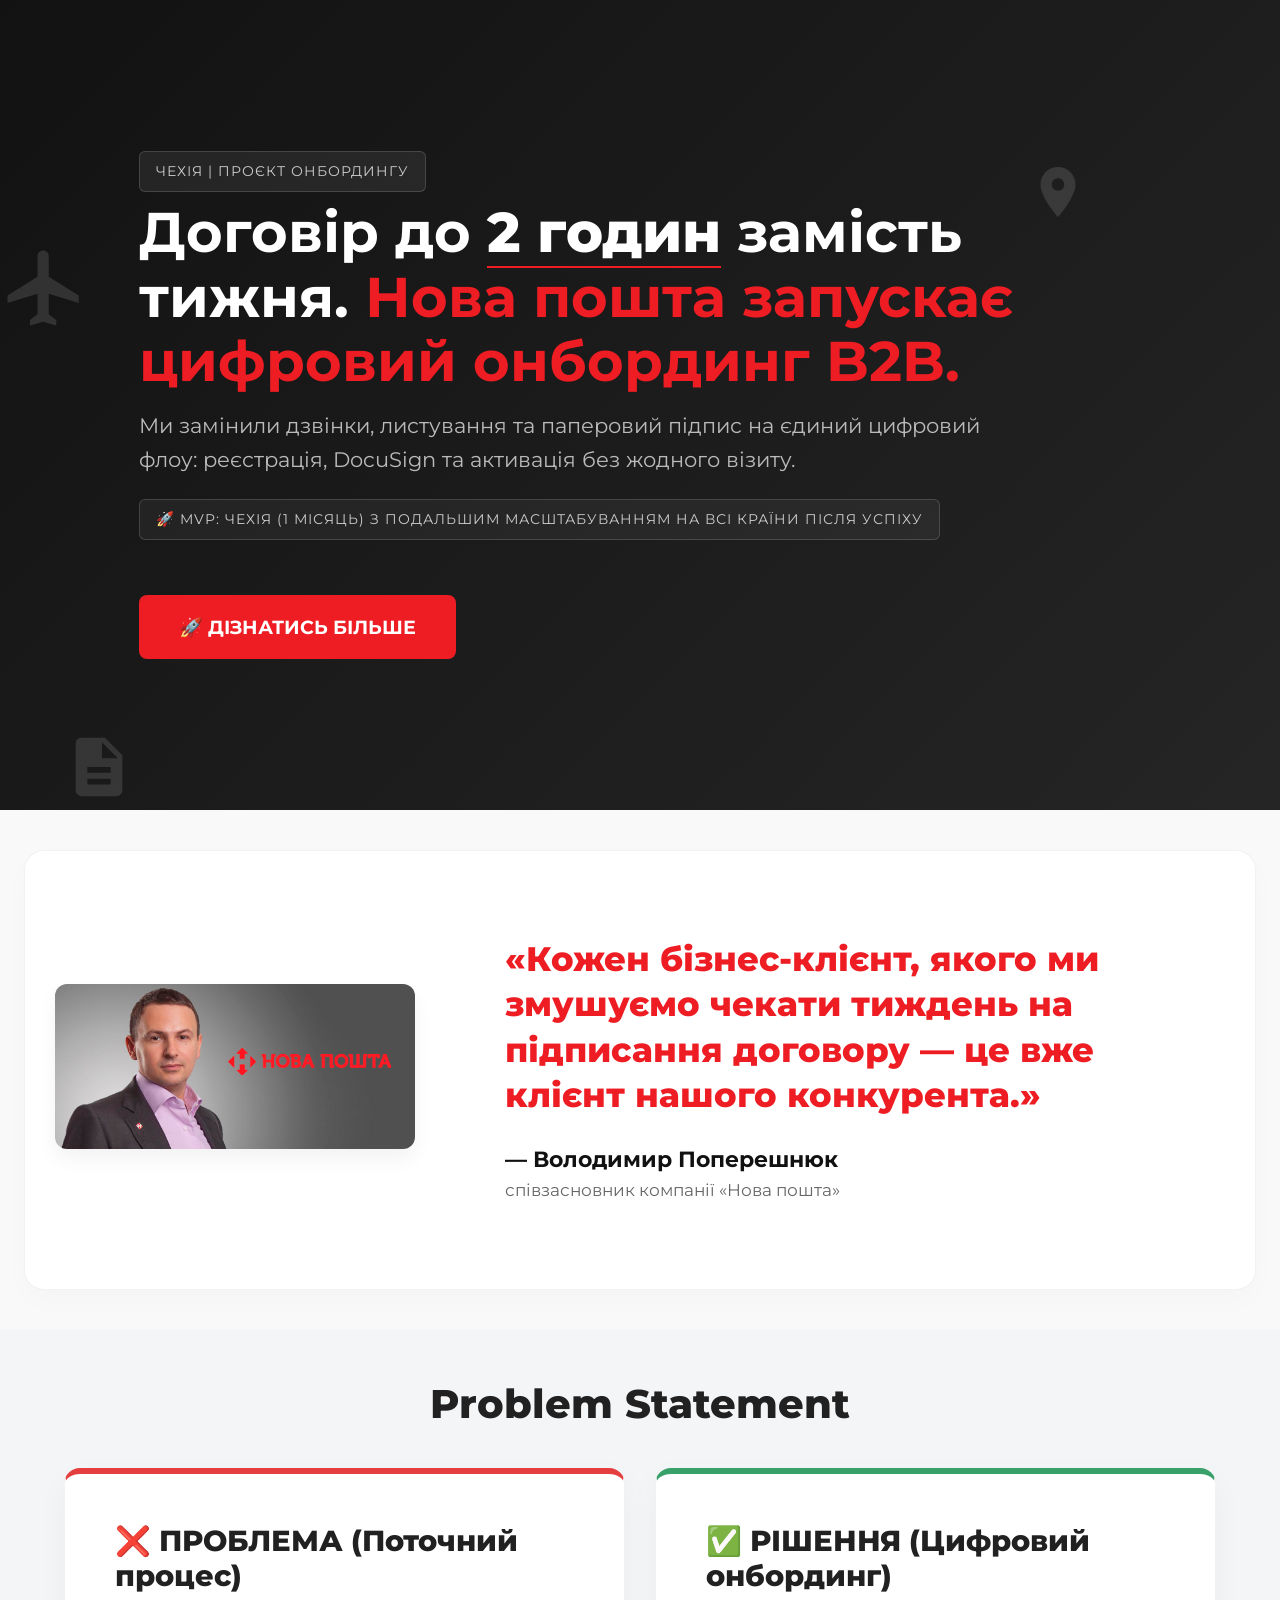
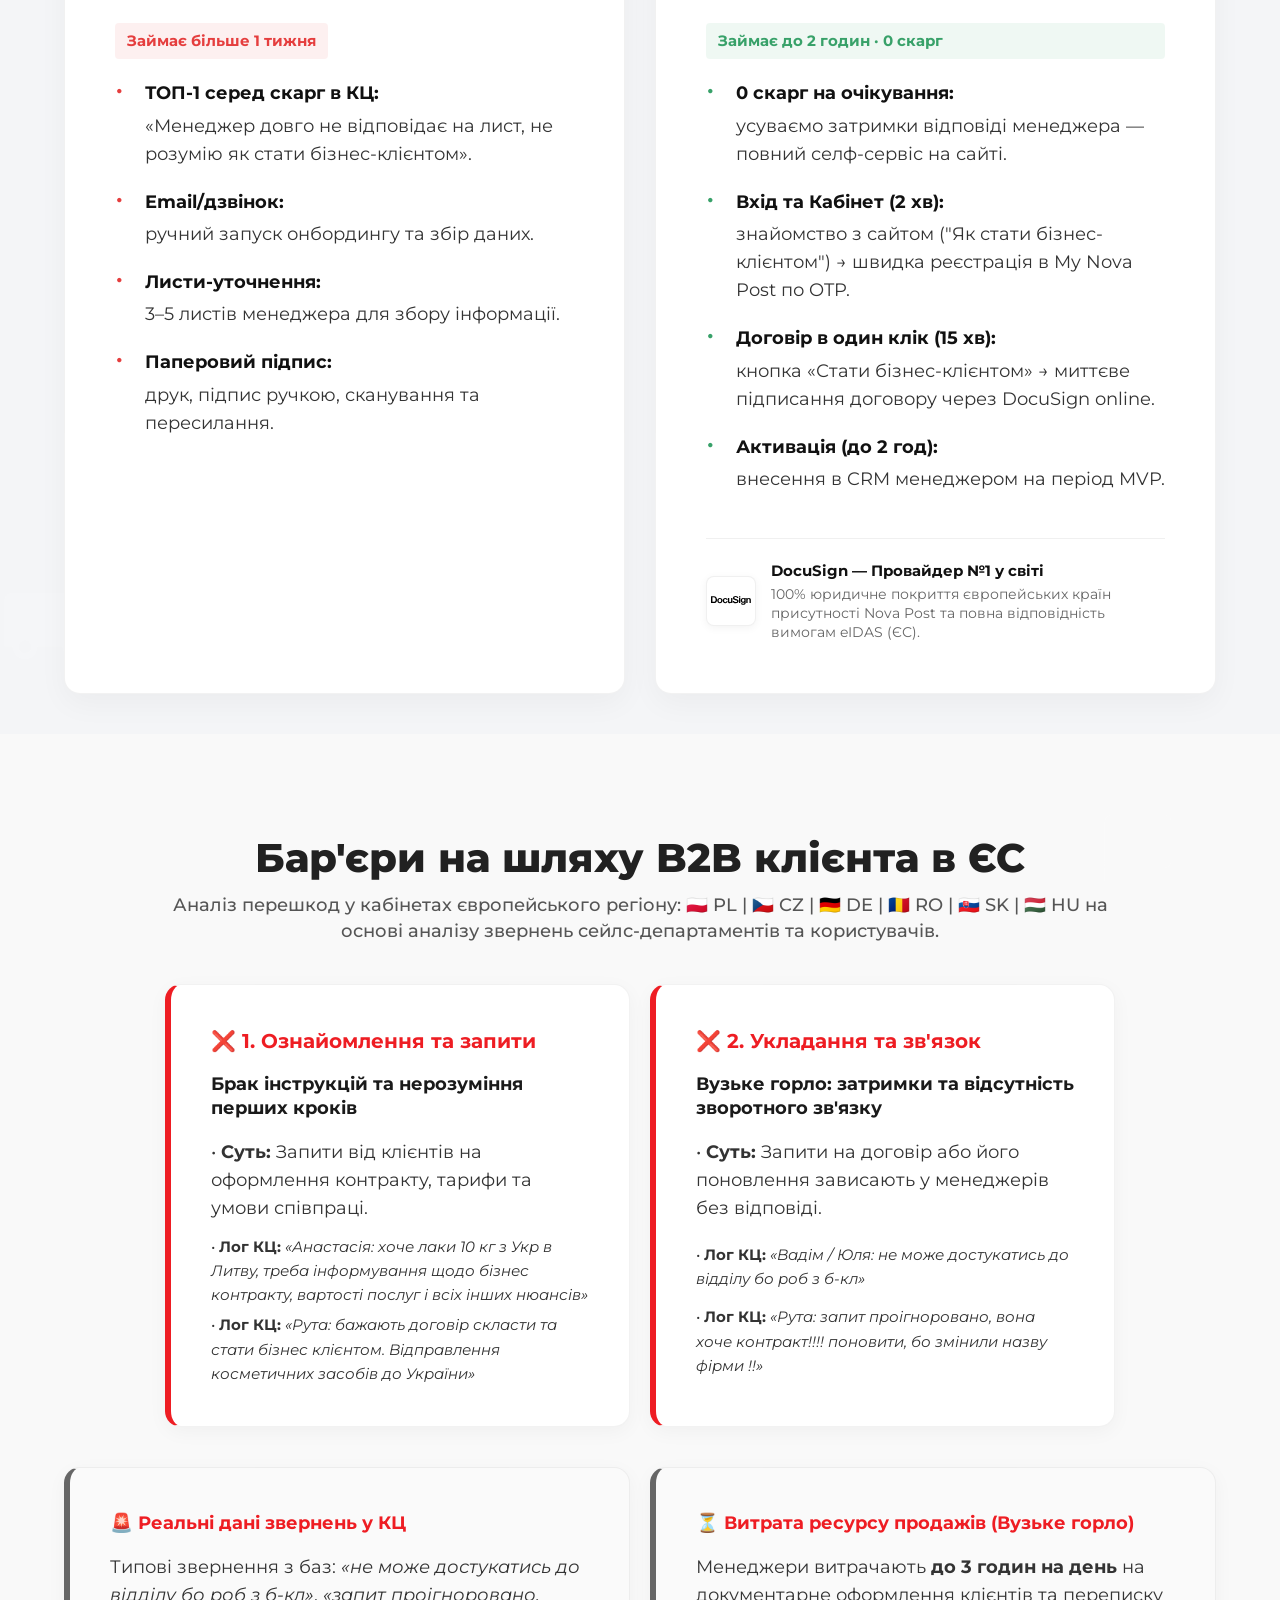
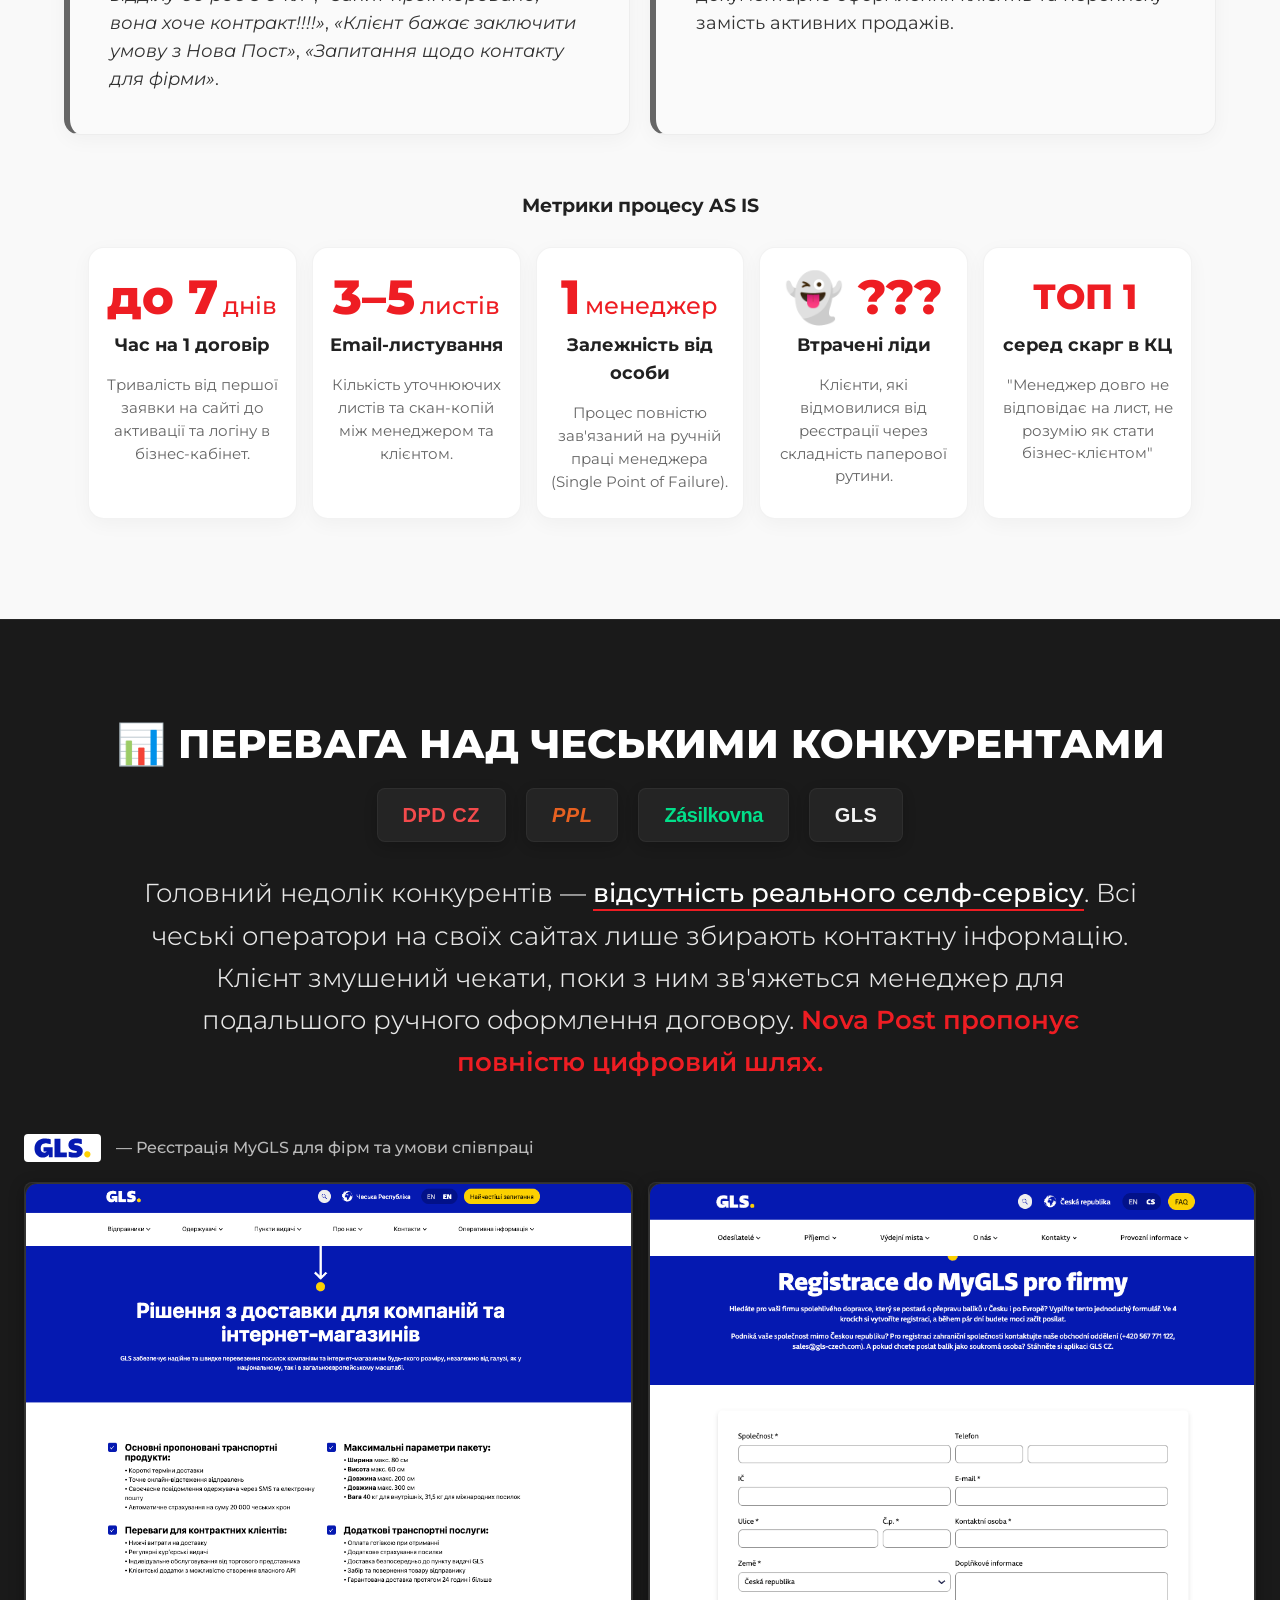
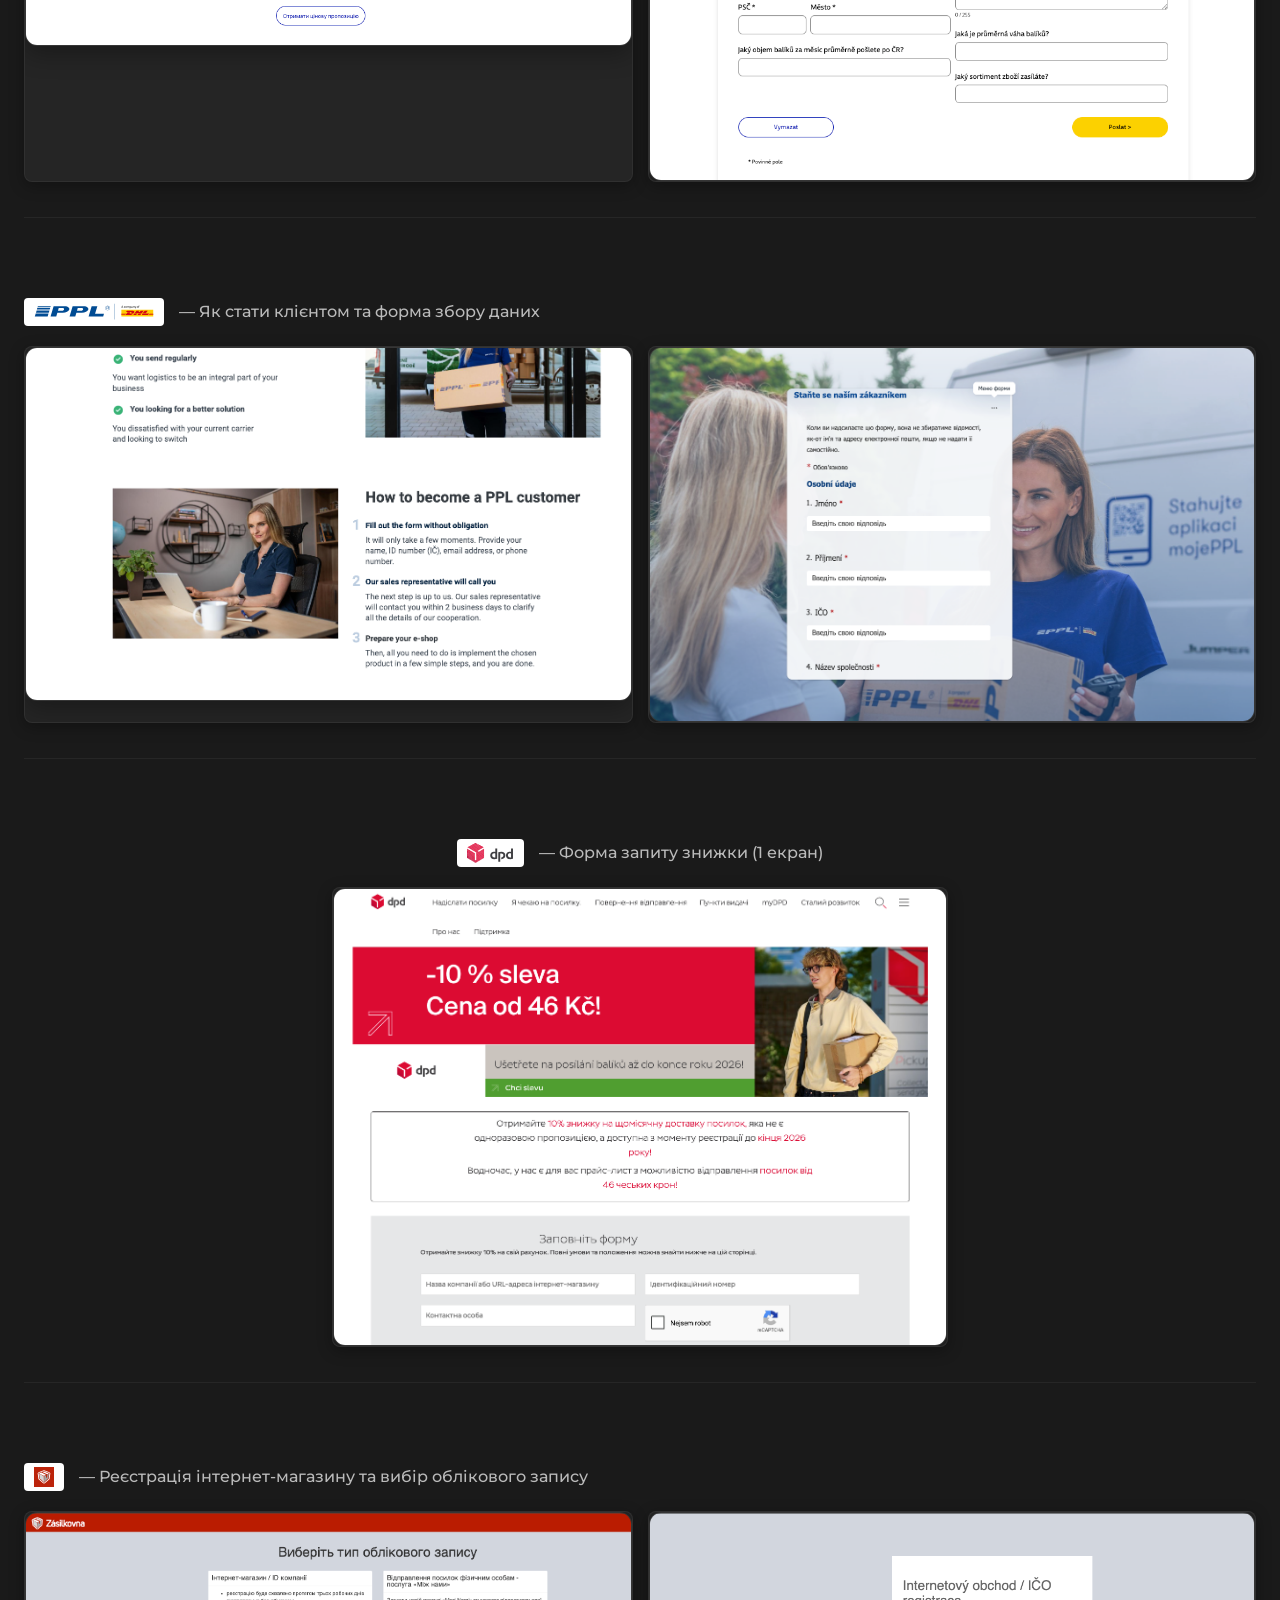
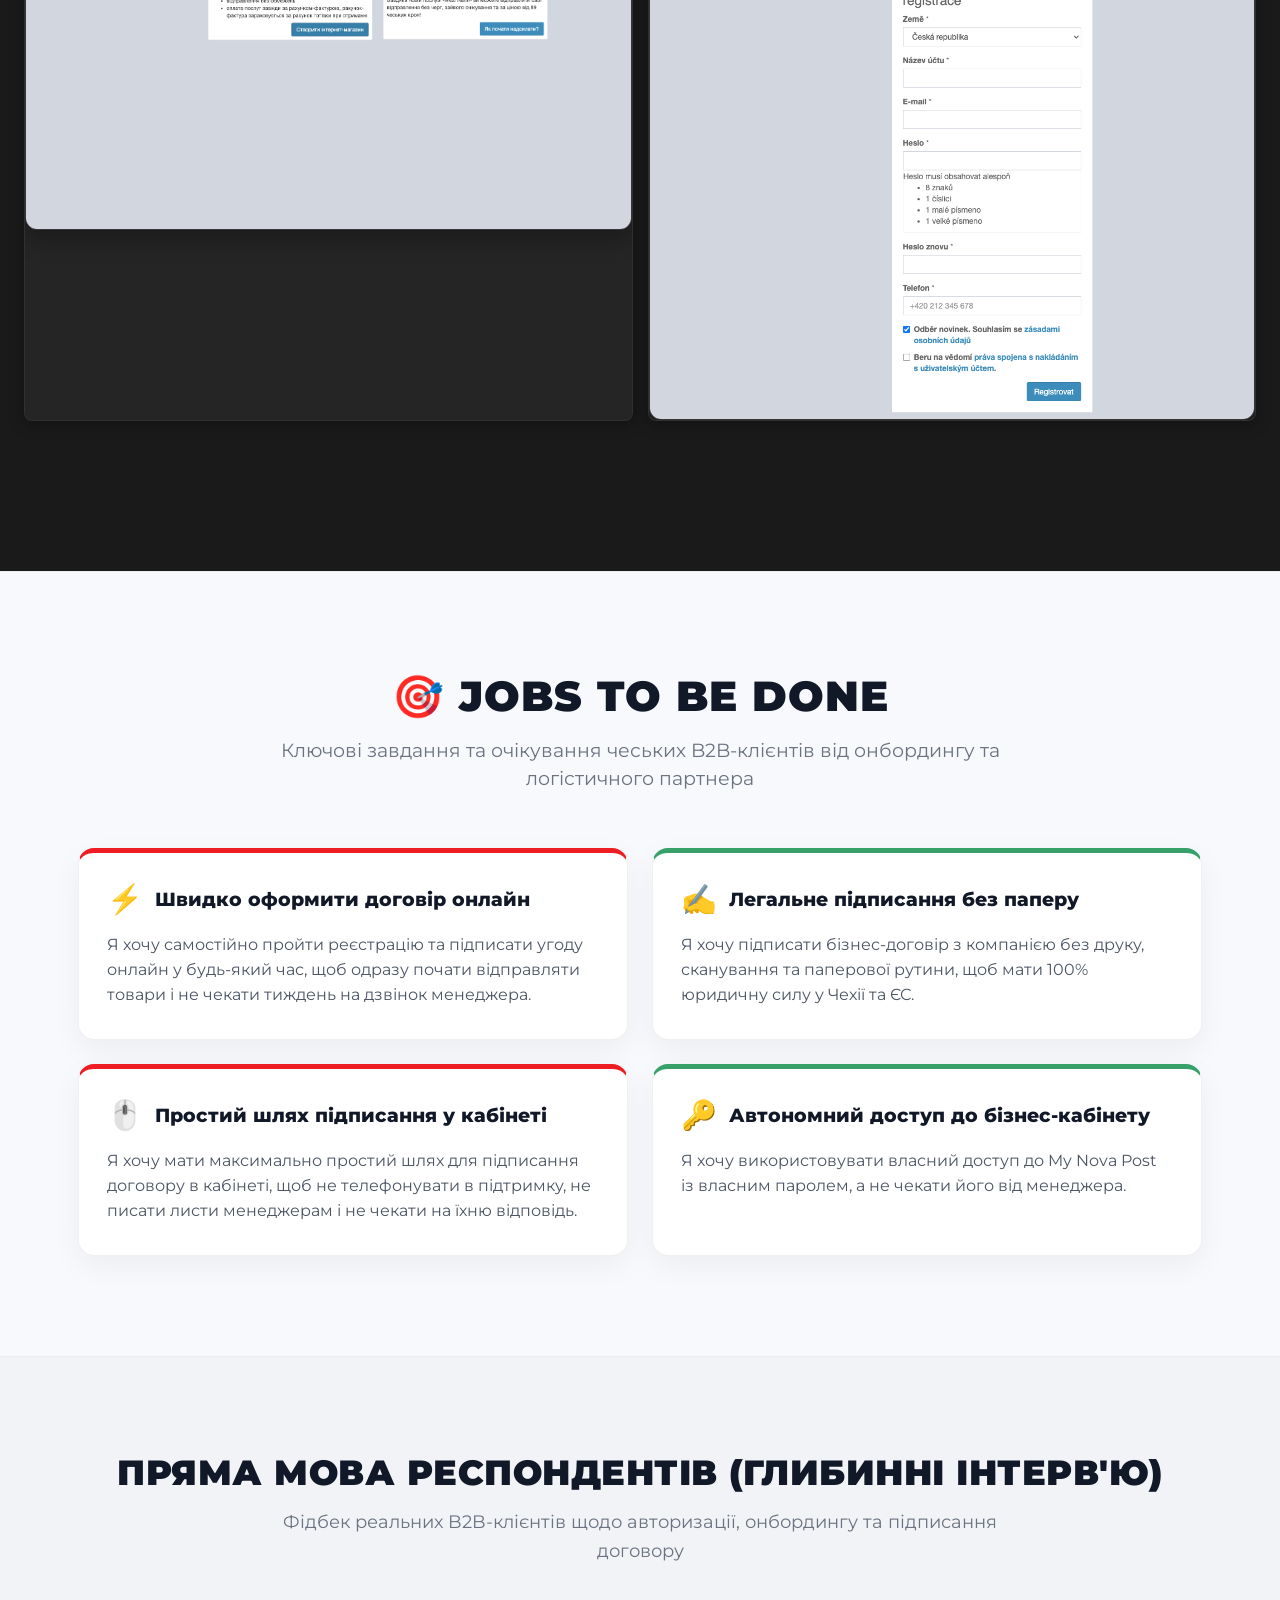
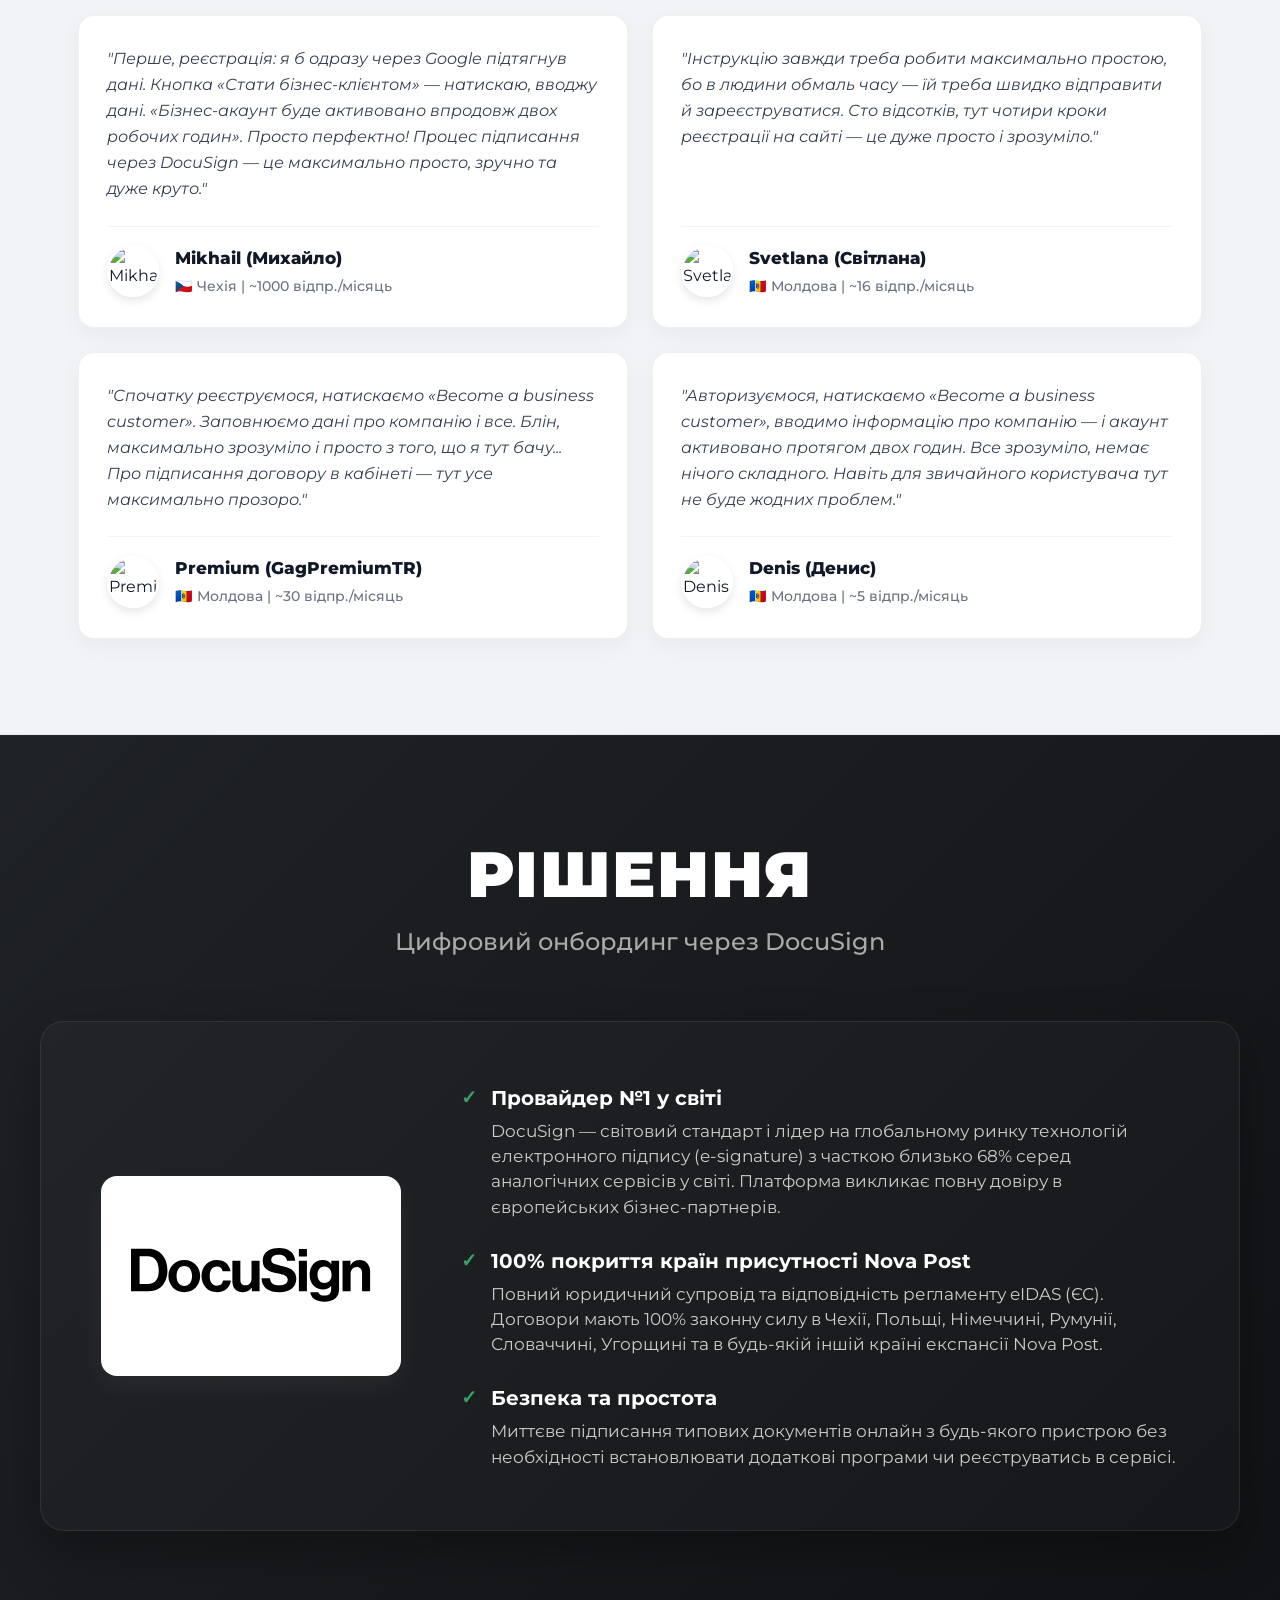
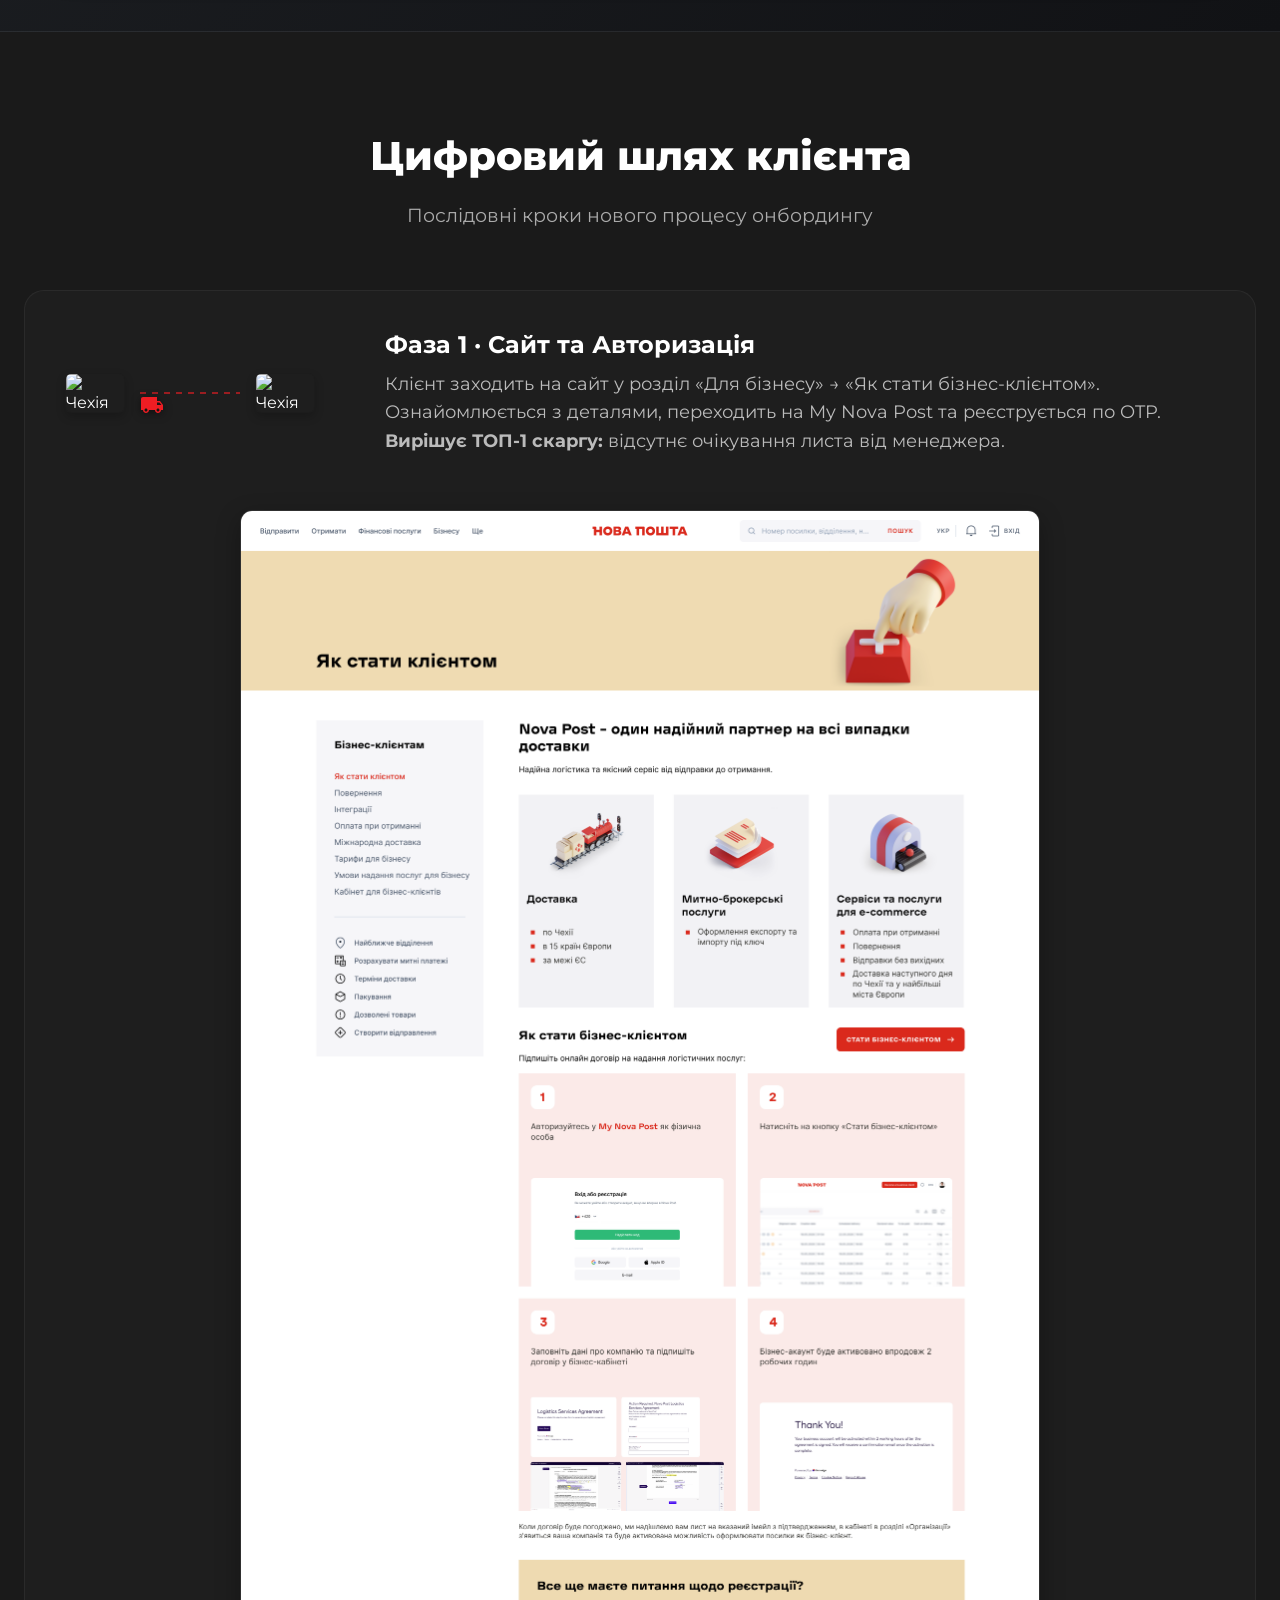
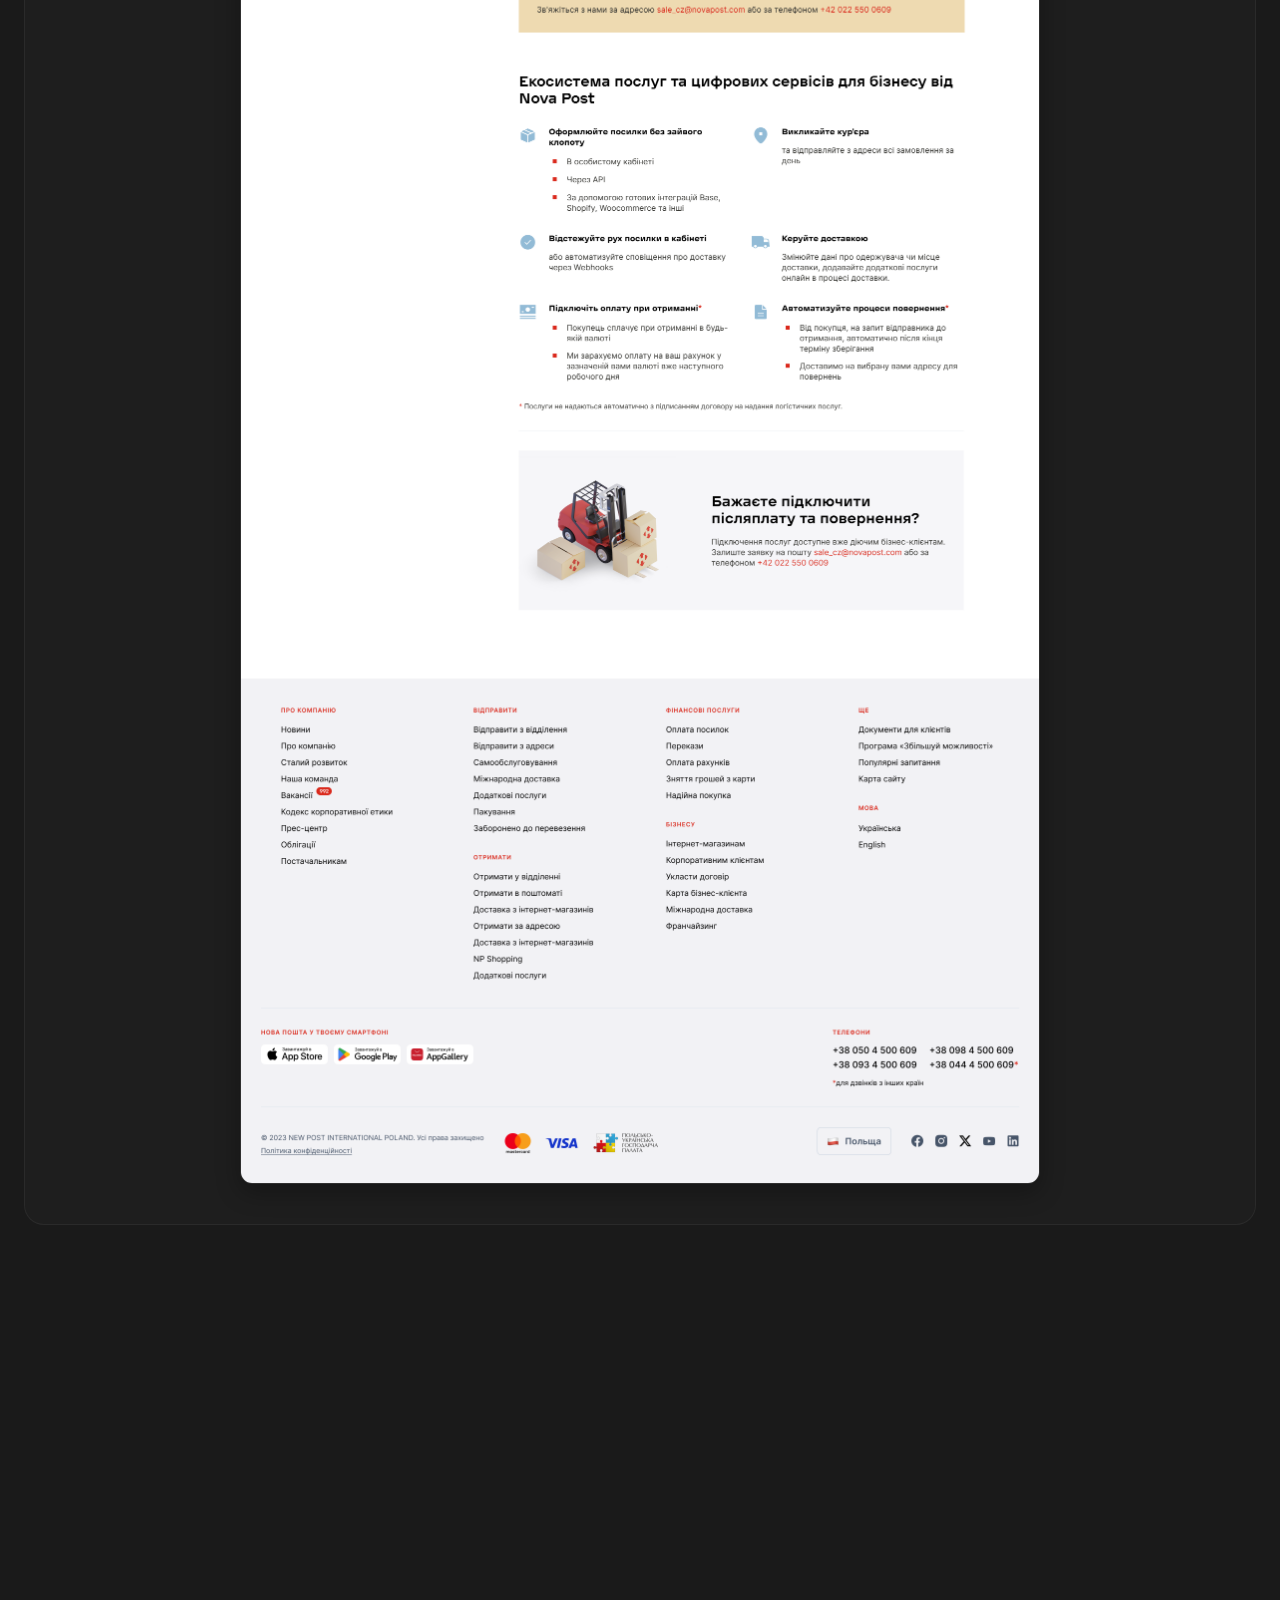
==== commit f90ff55a: "Add User Interview Quotes section formatted per sample image" ====
--- a/index.html
+++ b/index.html
@@ -339,6 +339,74 @@
                     <p class="jtbd-card-text">
                         Я хочу використовувати власний доступ до My Nova Post із власним паролем, а не чекати його від менеджера.
                     </p>
+                </div>
+            </div>
+        </div>
+    </section>
+
+    <!-- БЛОК: ПРЯМА МОВА РЕСПОНДЕНТІВ (ГЛИБИННІ ІНТЕРВ'Ю) -->
+    <section class="quotes-section scroll-fade">
+        <div class="container-wide">
+            <div class="quotes-header">
+                <h2 class="quotes-main-title">ПРЯМА МОВА РЕСПОНДЕНТІВ (ГЛИБИННІ ІНТЕРВ'Ю)</h2>
+                <p class="quotes-subtitle">Фідбек реальних B2B-клієнтів щодо авторизації, онбордингу та підписання договору</p>
+            </div>
+
+            <div class="quotes-grid">
+                <!-- Card 1 -->
+                <div class="quote-card">
+                    <p class="quote-body">
+                        "Перше, реєстрація: я б одразу через Google підтягнув дані. Кнопка «Стати бізнес-клієнтом» — натискаю, вводжу дані. «Бізнес-акаунт буде активовано впродовж двох робочих годин». Просто перфектно! Процес підписання через DocuSign — це максимально просто, зручно та дуже круто."
+                    </p>
+                    <div class="quote-author-wrap">
+                        <img src="https://images.unsplash.com/photo-1507003211169-0a1dd7228f2d?w=120&auto=format&fit=crop&q=80" alt="Mikhail" class="quote-avatar">
+                        <div class="quote-author-info">
+                            <div class="quote-author-name">Mikhail (Михайло)</div>
+                            <div class="quote-author-meta">🇨🇿 Чехія | ~1000 відпр./місяць</div>
+                        </div>
+                    </div>
+                </div>
+
+                <!-- Card 2 -->
+                <div class="quote-card">
+                    <p class="quote-body">
+                        "Інструкцію завжди треба робити максимально простою, бо в людини обмаль часу — їй треба швидко відправити й зареєструватися. Сто відсотків, тут чотири кроки реєстрації на сайті — це дуже просто і зрозуміло."
+                    </p>
+                    <div class="quote-author-wrap">
+                        <img src="https://images.unsplash.com/photo-1534528741775-53994a69daeb?w=120&auto=format&fit=crop&q=80" alt="Svetlana" class="quote-avatar">
+                        <div class="quote-author-info">
+                            <div class="quote-author-name">Svetlana (Світлана)</div>
+                            <div class="quote-author-meta">🇲🇩 Молдова | ~16 відпр./місяць</div>
+                        </div>
+                    </div>
+                </div>
+
+                <!-- Card 3 -->
+                <div class="quote-card">
+                    <p class="quote-body">
+                        "Спочатку реєструємося, натискаємо «Become a business customer». Заповнюємо дані про компанію і все. Блін, максимально зрозуміло і просто з того, що я тут бачу... Про підписання договору в кабінеті — тут усе максимально прозоро."
+                    </p>
+                    <div class="quote-author-wrap">
+                        <img src="https://images.unsplash.com/photo-1500648767791-00dcc994a43e?w=120&auto=format&fit=crop&q=80" alt="Premium" class="quote-avatar">
+                        <div class="quote-author-info">
+                            <div class="quote-author-name">Premium (GagPremiumTR)</div>
+                            <div class="quote-author-meta">🇲🇩 Молдова | ~30 відпр./місяць</div>
+                        </div>
+                    </div>
+                </div>
+
+                <!-- Card 4 -->
+                <div class="quote-card">
+                    <p class="quote-body">
+                        "Авторизуємося, натискаємо «Become a business customer», вводимо інформацію про компанію — і акаунт активовано протягом двох годин. Все зрозуміло, немає нічого складного. Навіть для звичайного користувача тут не буде жодних проблем."
+                    </p>
+                    <div class="quote-author-wrap">
+                        <img src="https://images.unsplash.com/photo-1472099645785-5658abf4ff4e?w=120&auto=format&fit=crop&q=80" alt="Denis" class="quote-avatar">
+                        <div class="quote-author-info">
+                            <div class="quote-author-name">Denis (Денис)</div>
+                            <div class="quote-author-meta">🇲🇩 Молдова | ~5 відпр./місяць</div>
+                        </div>
+                    </div>
                 </div>
             </div>
         </div>
--- a/styles.css
+++ b/styles.css
@@ -1097,6 +1097,103 @@
     color: #4b5563;
     line-height: 1.6;
     margin: 0;
+}
+
+/* --- Quotes / User Interviews Section --- */
+.quotes-section {
+    background: #f1f3f7;
+    padding: 95px 0;
+    color: #111827;
+    border-bottom: 1px solid rgba(0, 0, 0, 0.06);
+}
+
+.quotes-header {
+    text-align: center;
+    margin-bottom: 50px;
+}
+
+.quotes-main-title {
+    font-size: 2.2rem;
+    font-weight: 900;
+    letter-spacing: 0.5px;
+    color: #111827;
+    margin-bottom: 12px;
+    text-transform: uppercase;
+}
+
+.quotes-subtitle {
+    font-size: 1.15rem;
+    color: #6b7280;
+    max-width: 750px;
+    margin: 0 auto;
+    font-weight: 400;
+}
+
+.quotes-grid {
+    display: flex;
+    flex-wrap: wrap;
+    justify-content: center;
+    gap: 24px;
+    max-width: 1200px;
+    margin: 0 auto;
+}
+
+.quote-card {
+    background: #ffffff;
+    border-radius: 16px;
+    padding: 30px 28px;
+    box-shadow: 0 8px 25px rgba(0, 0, 0, 0.04);
+    border: 1px solid rgba(0, 0, 0, 0.06);
+    flex: 1 1 calc(50% - 24px);
+    min-width: 300px;
+    max-width: 550px;
+    display: flex;
+    flex-direction: column;
+    justify-content: space-between;
+    transition: transform 0.3s ease, box-shadow 0.3s ease;
+}
+
+.quote-card:hover {
+    transform: translateY(-5px);
+    box-shadow: 0 15px 35px rgba(0, 0, 0, 0.08);
+}
+
+.quote-body {
+    font-style: italic;
+    color: #374151;
+    font-size: 0.98rem;
+    line-height: 1.65;
+    margin: 0 0 24px 0;
+}
+
+.quote-author-wrap {
+    display: flex;
+    align-items: center;
+    gap: 16px;
+    border-top: 1px solid #f3f4f6;
+    padding-top: 18px;
+}
+
+.quote-avatar {
+    width: 52px;
+    height: 52px;
+    border-radius: 50%;
+    object-fit: cover;
+    border: 2px solid #ffffff;
+    box-shadow: 0 4px 10px rgba(0,0,0,0.1);
+}
+
+.quote-author-name {
+    font-weight: 800;
+    color: #111827;
+    font-size: 1.05rem;
+    margin-bottom: 3px;
+}
+
+.quote-author-meta {
+    color: #6b7280;
+    font-size: 0.88rem;
+    font-weight: 500;
 }
 
 /* --- Print Styles for PDF Generation --- */
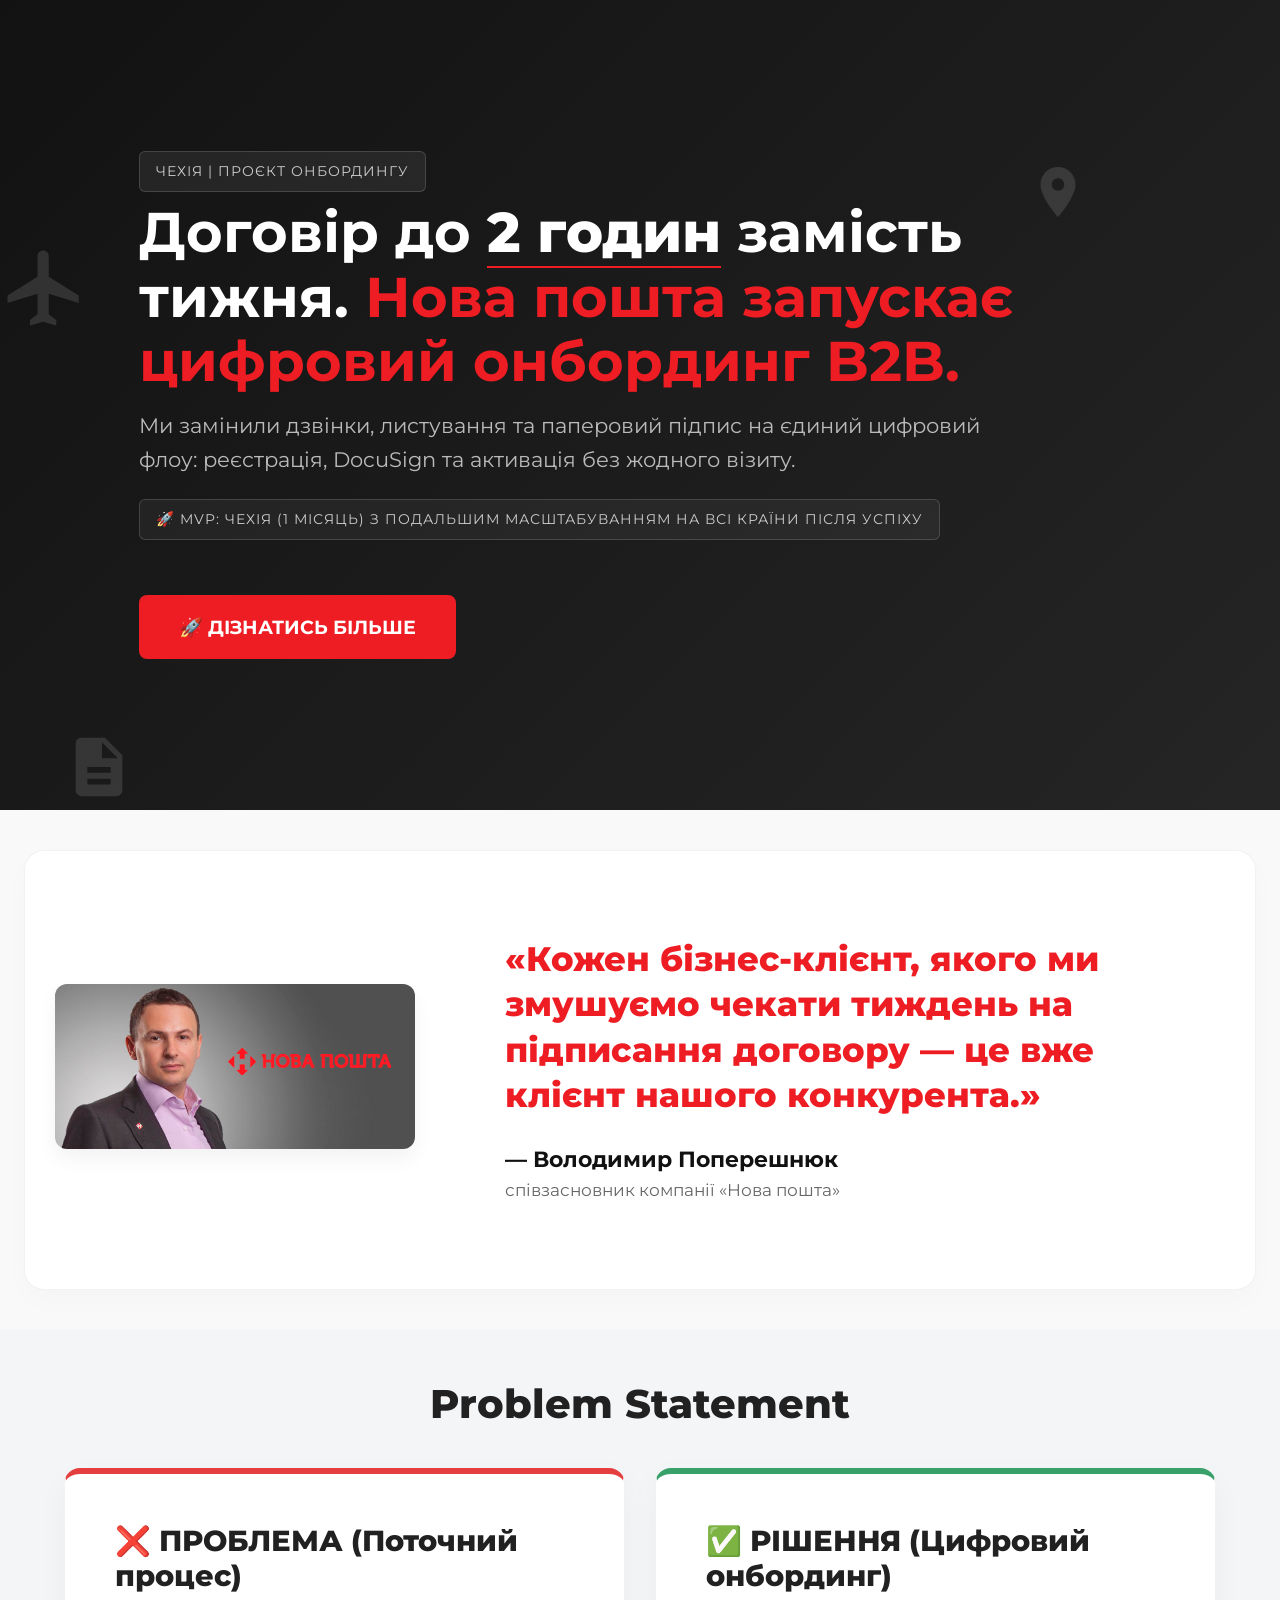
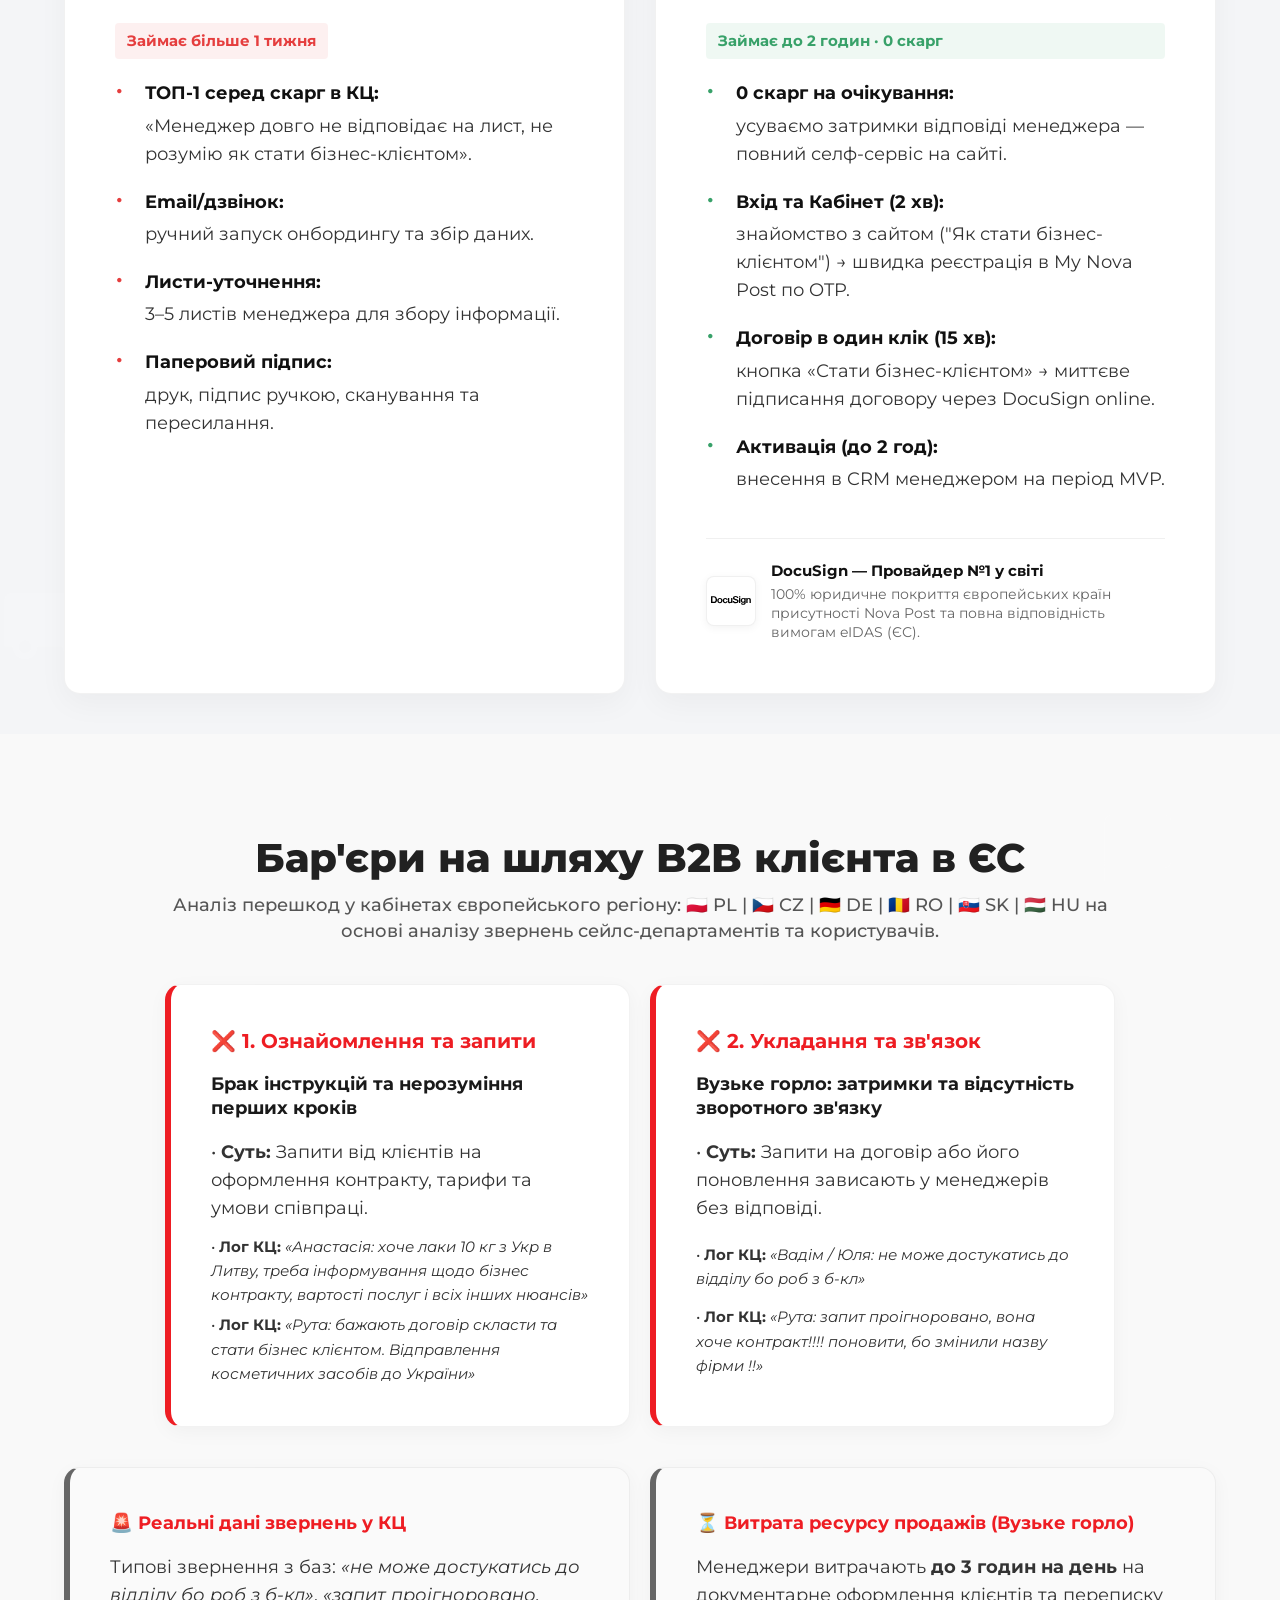
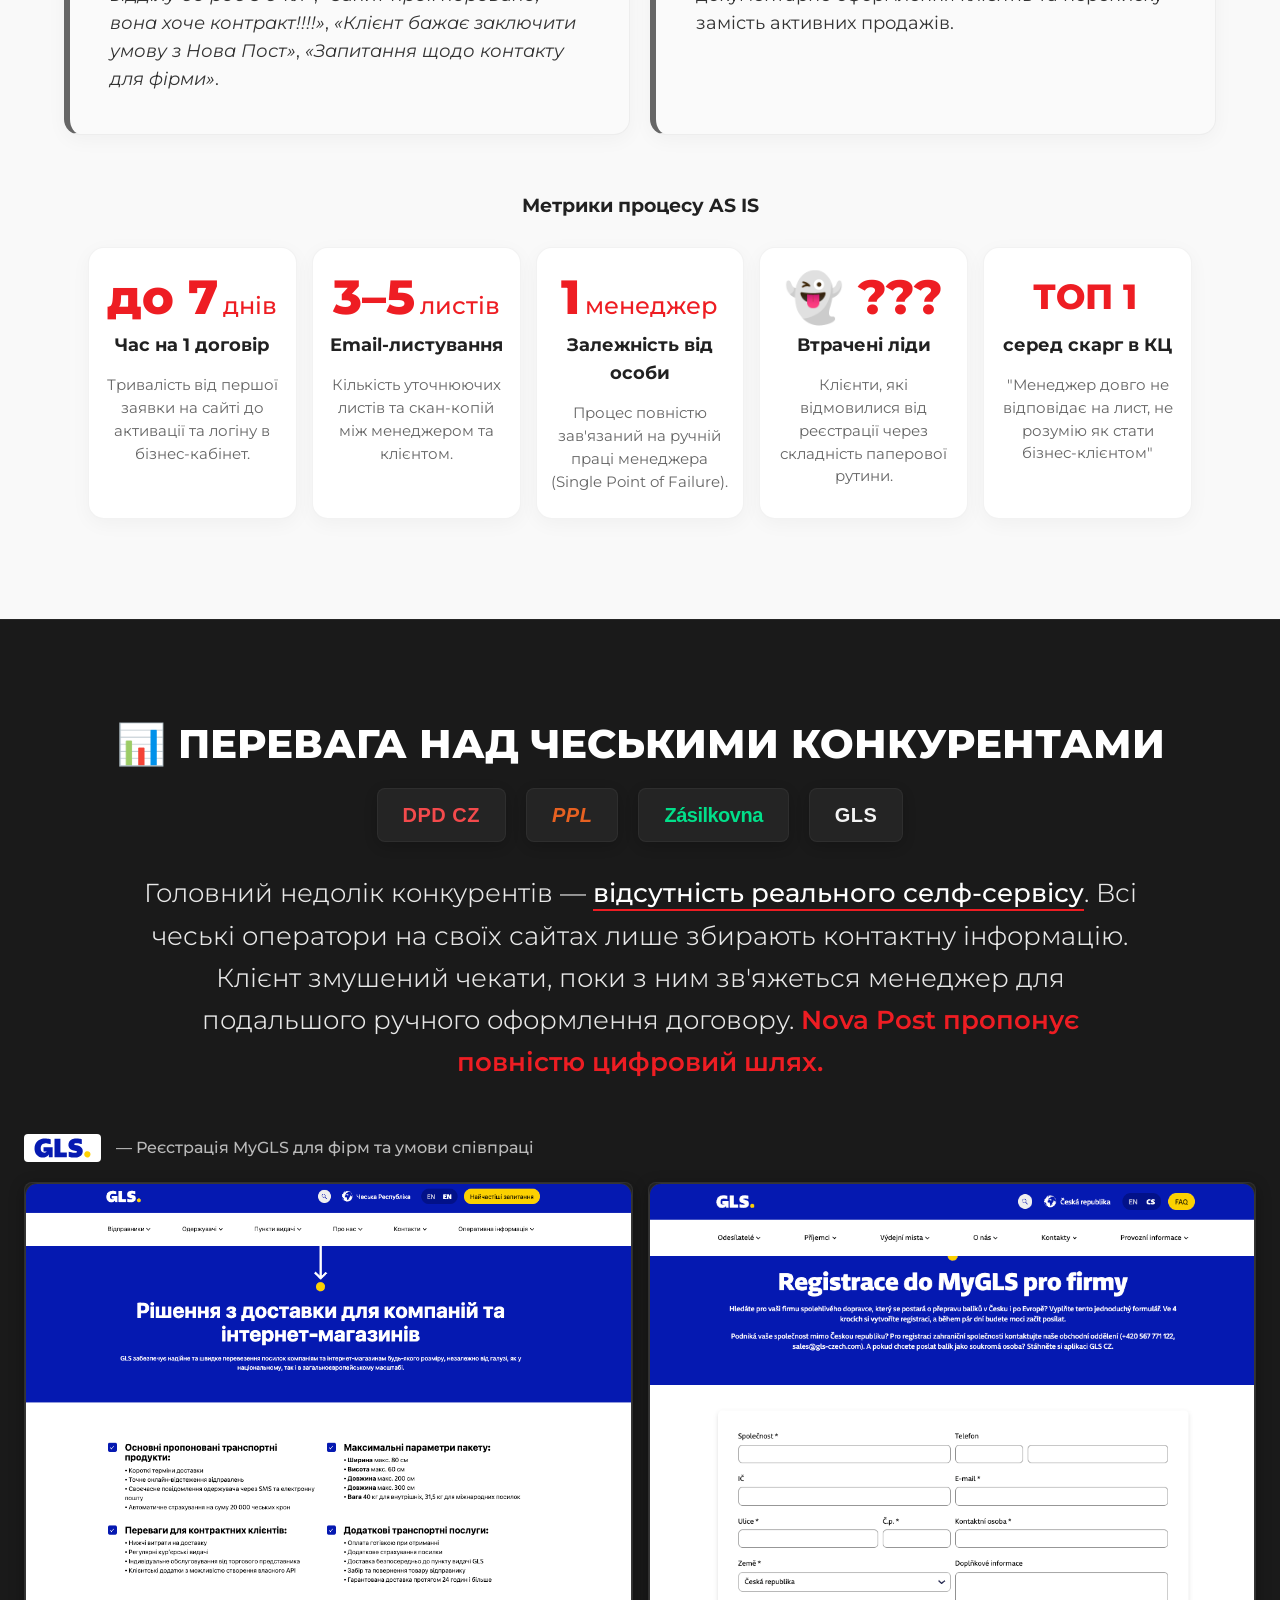
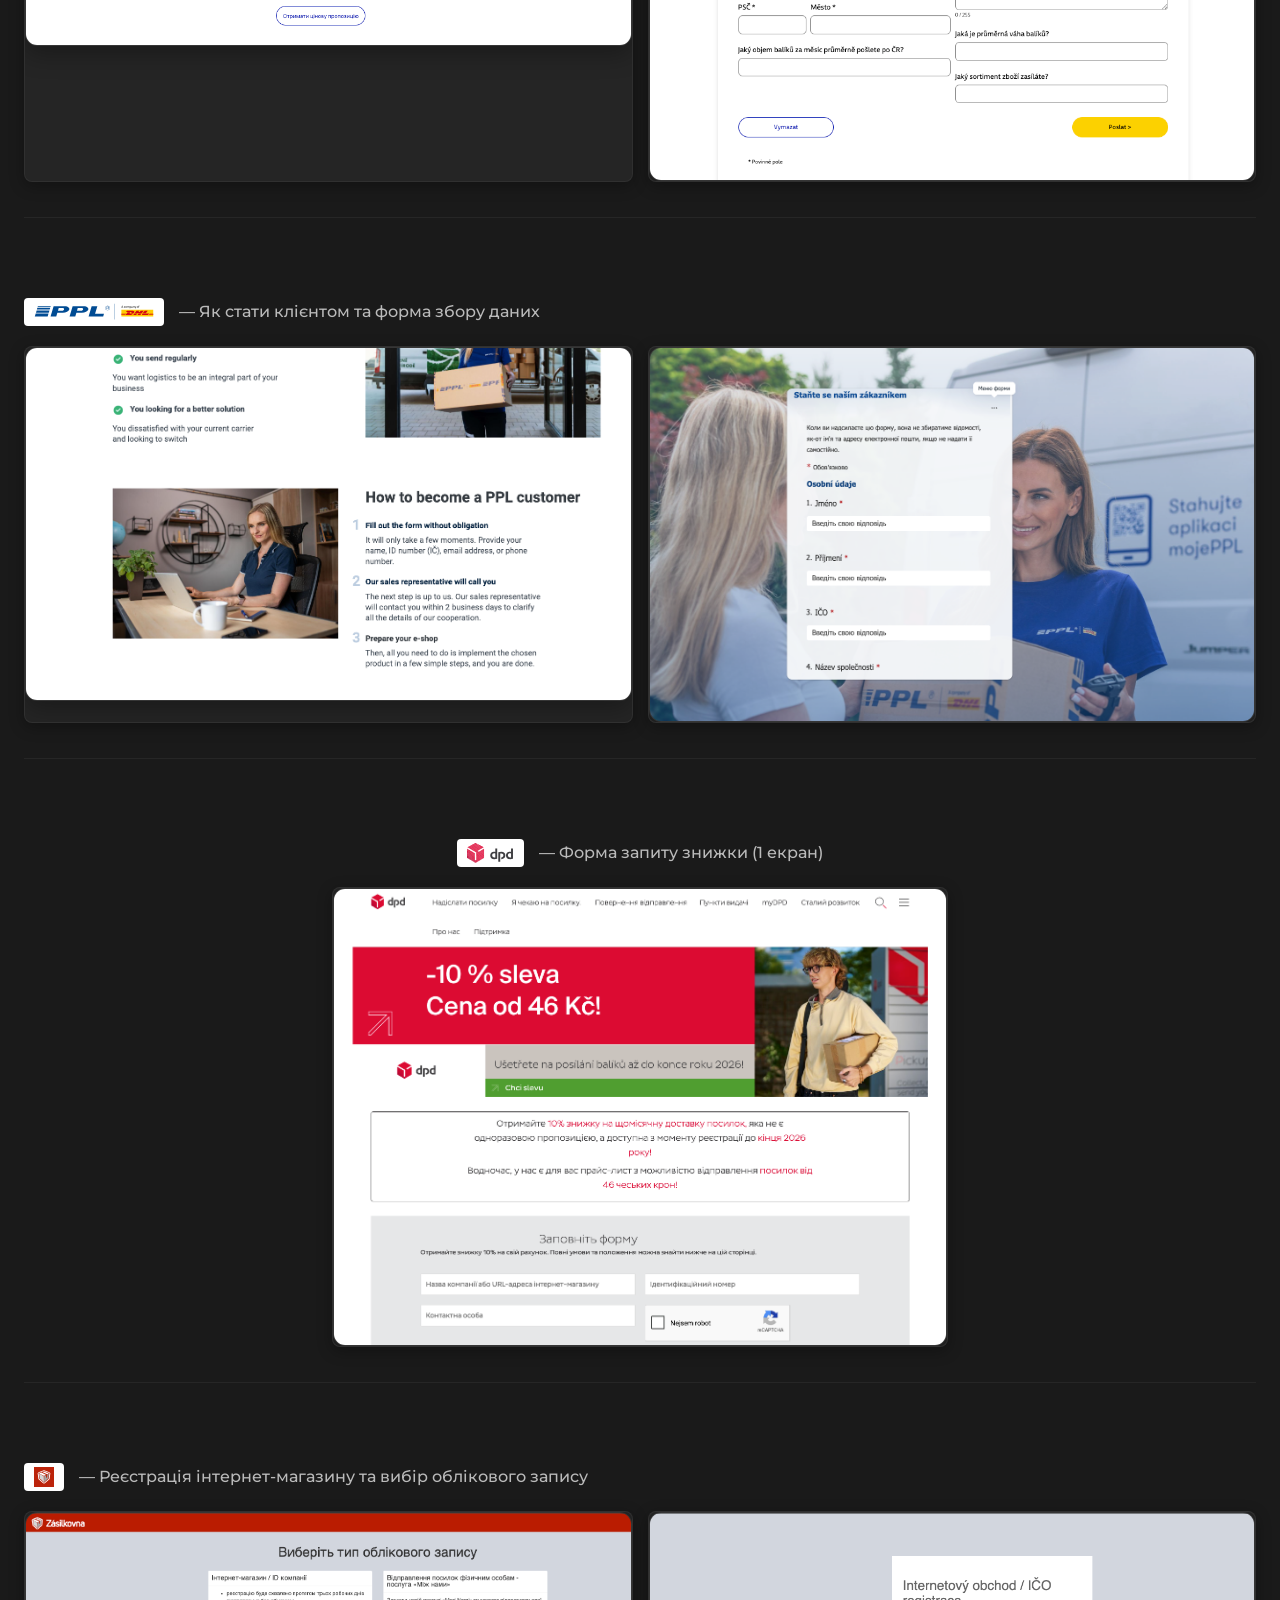
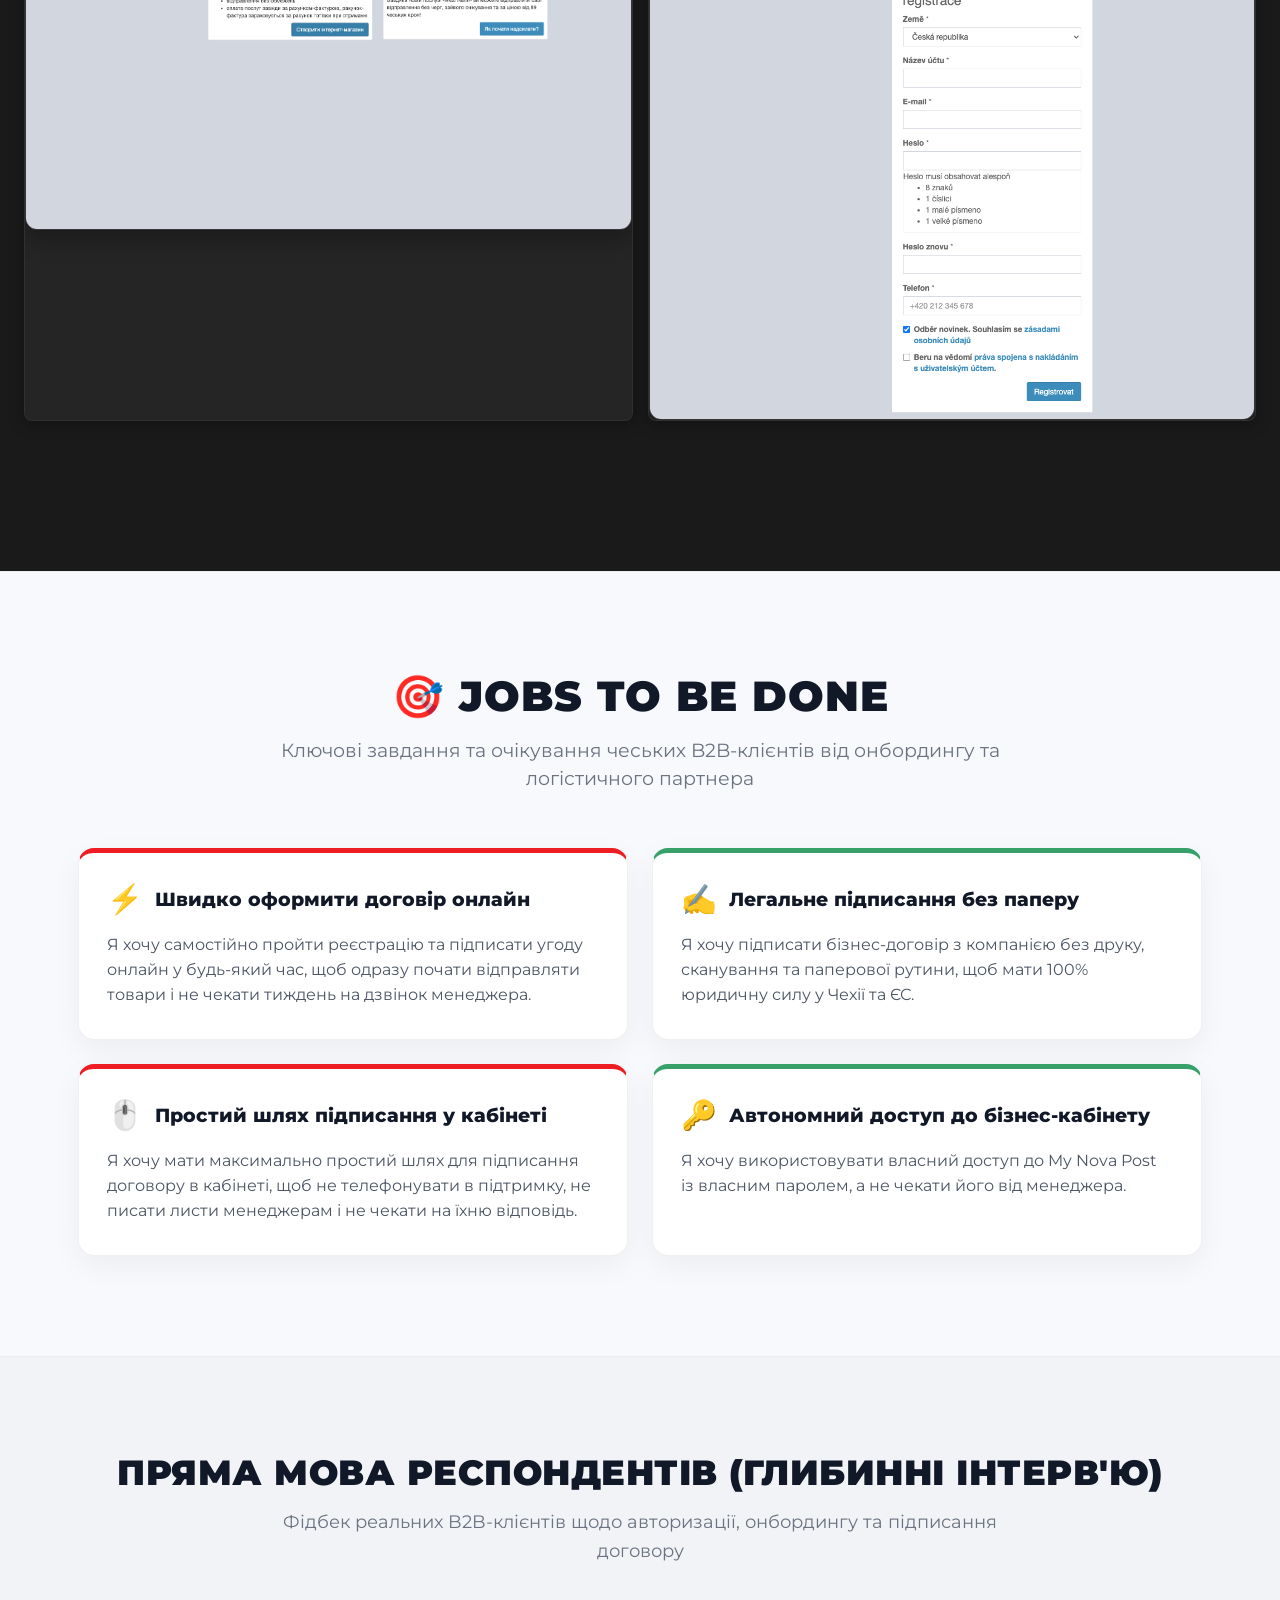
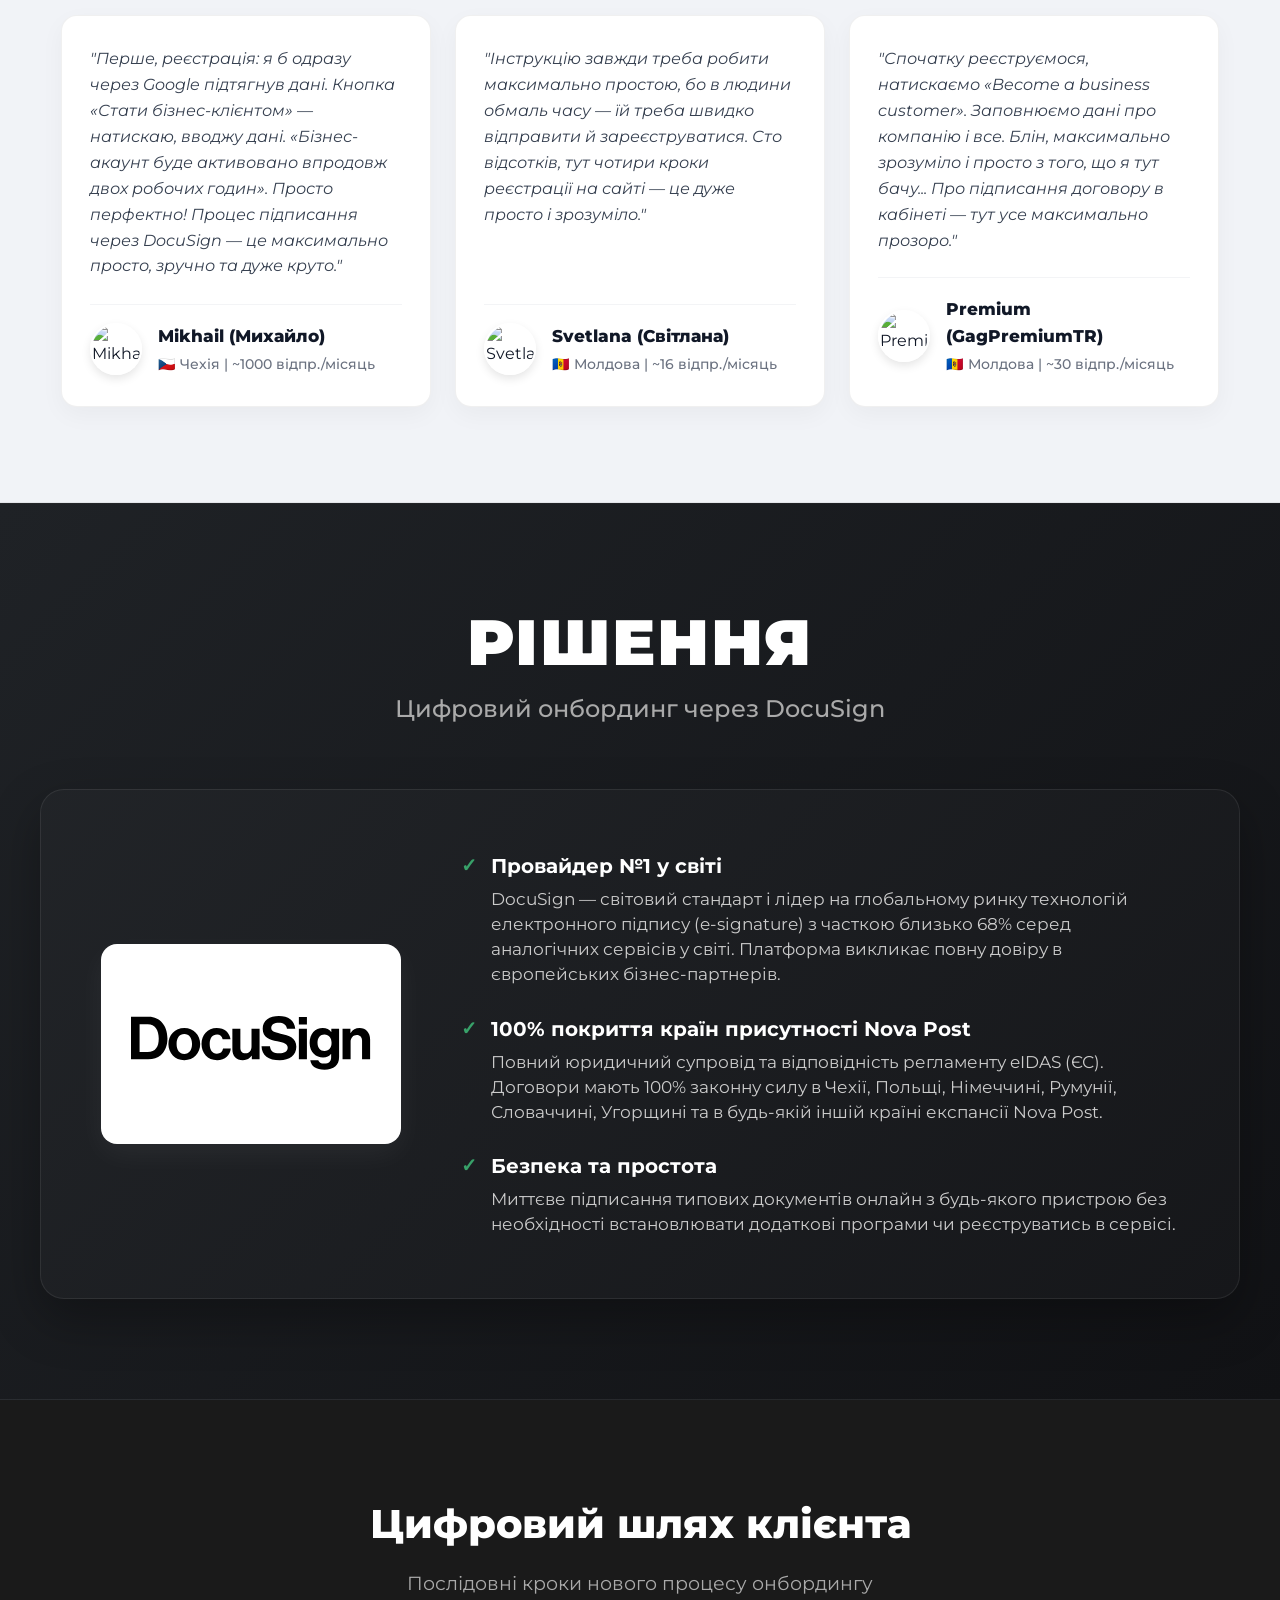
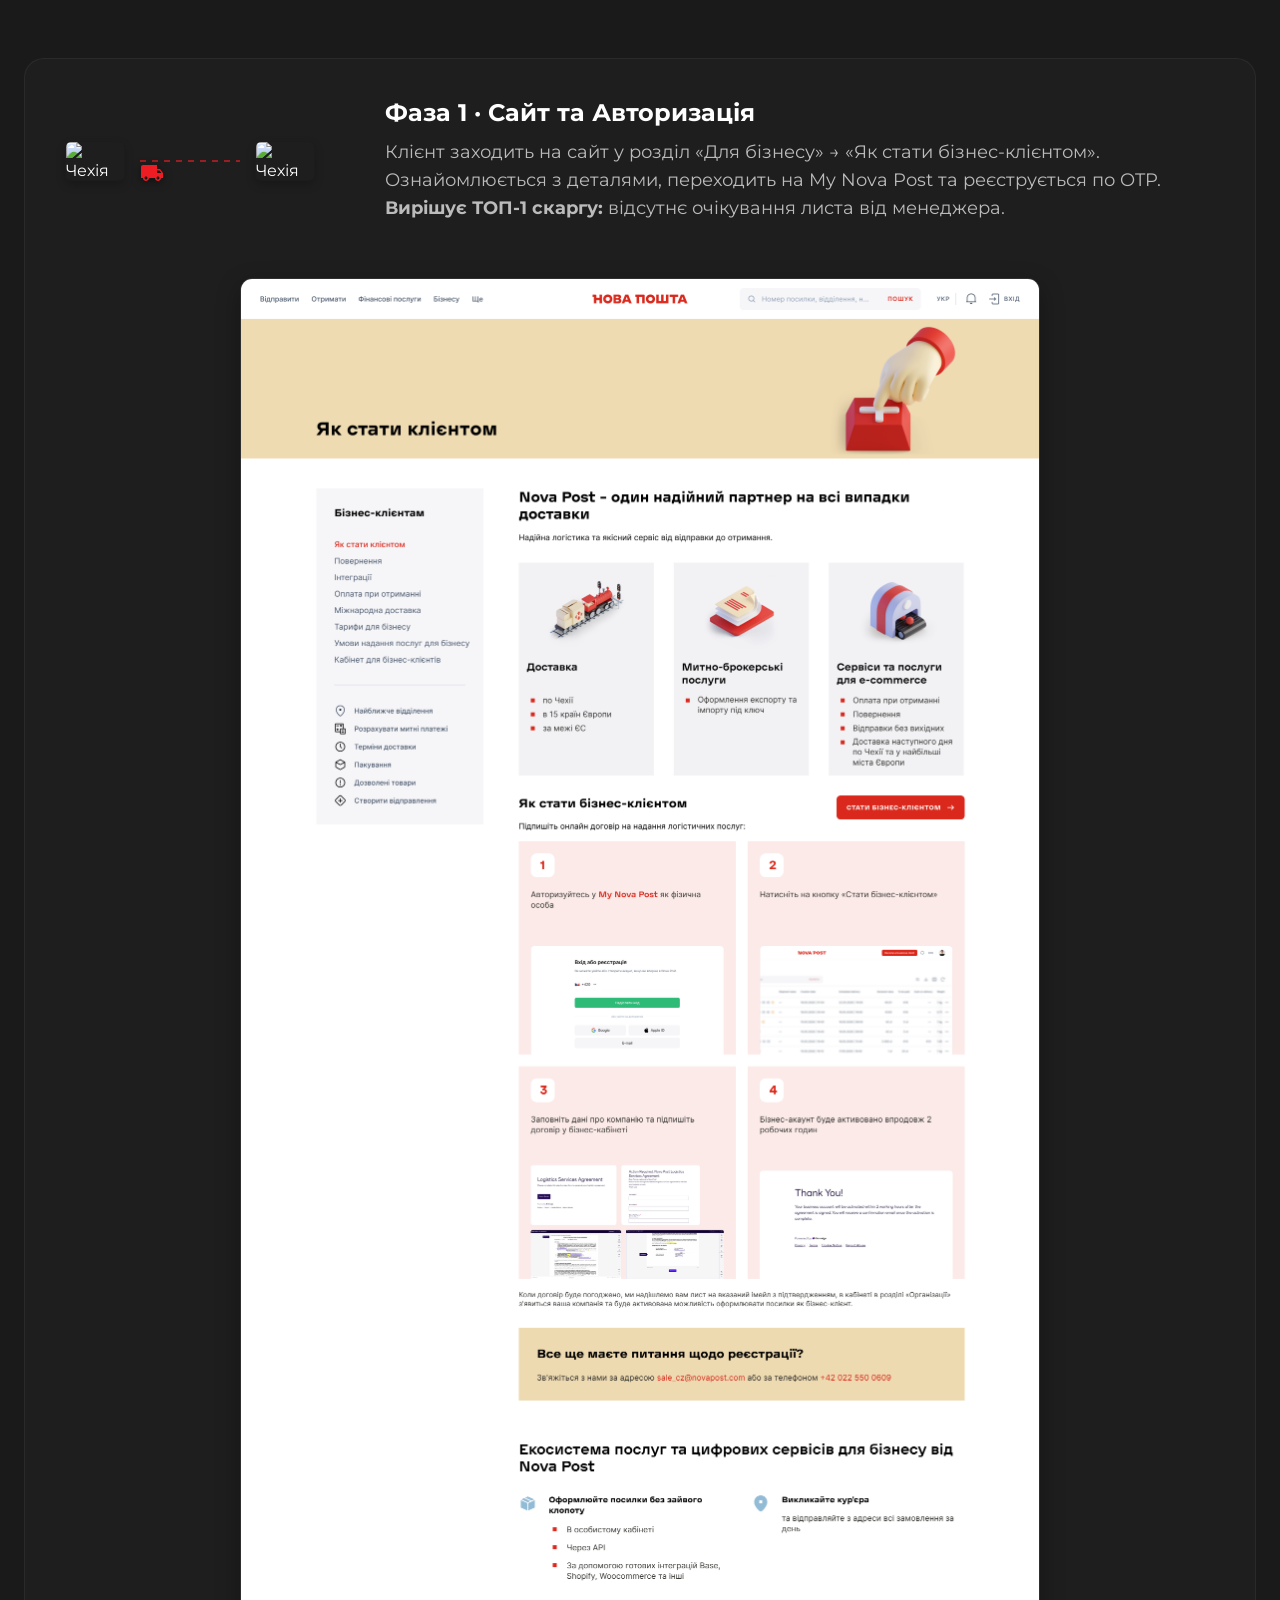
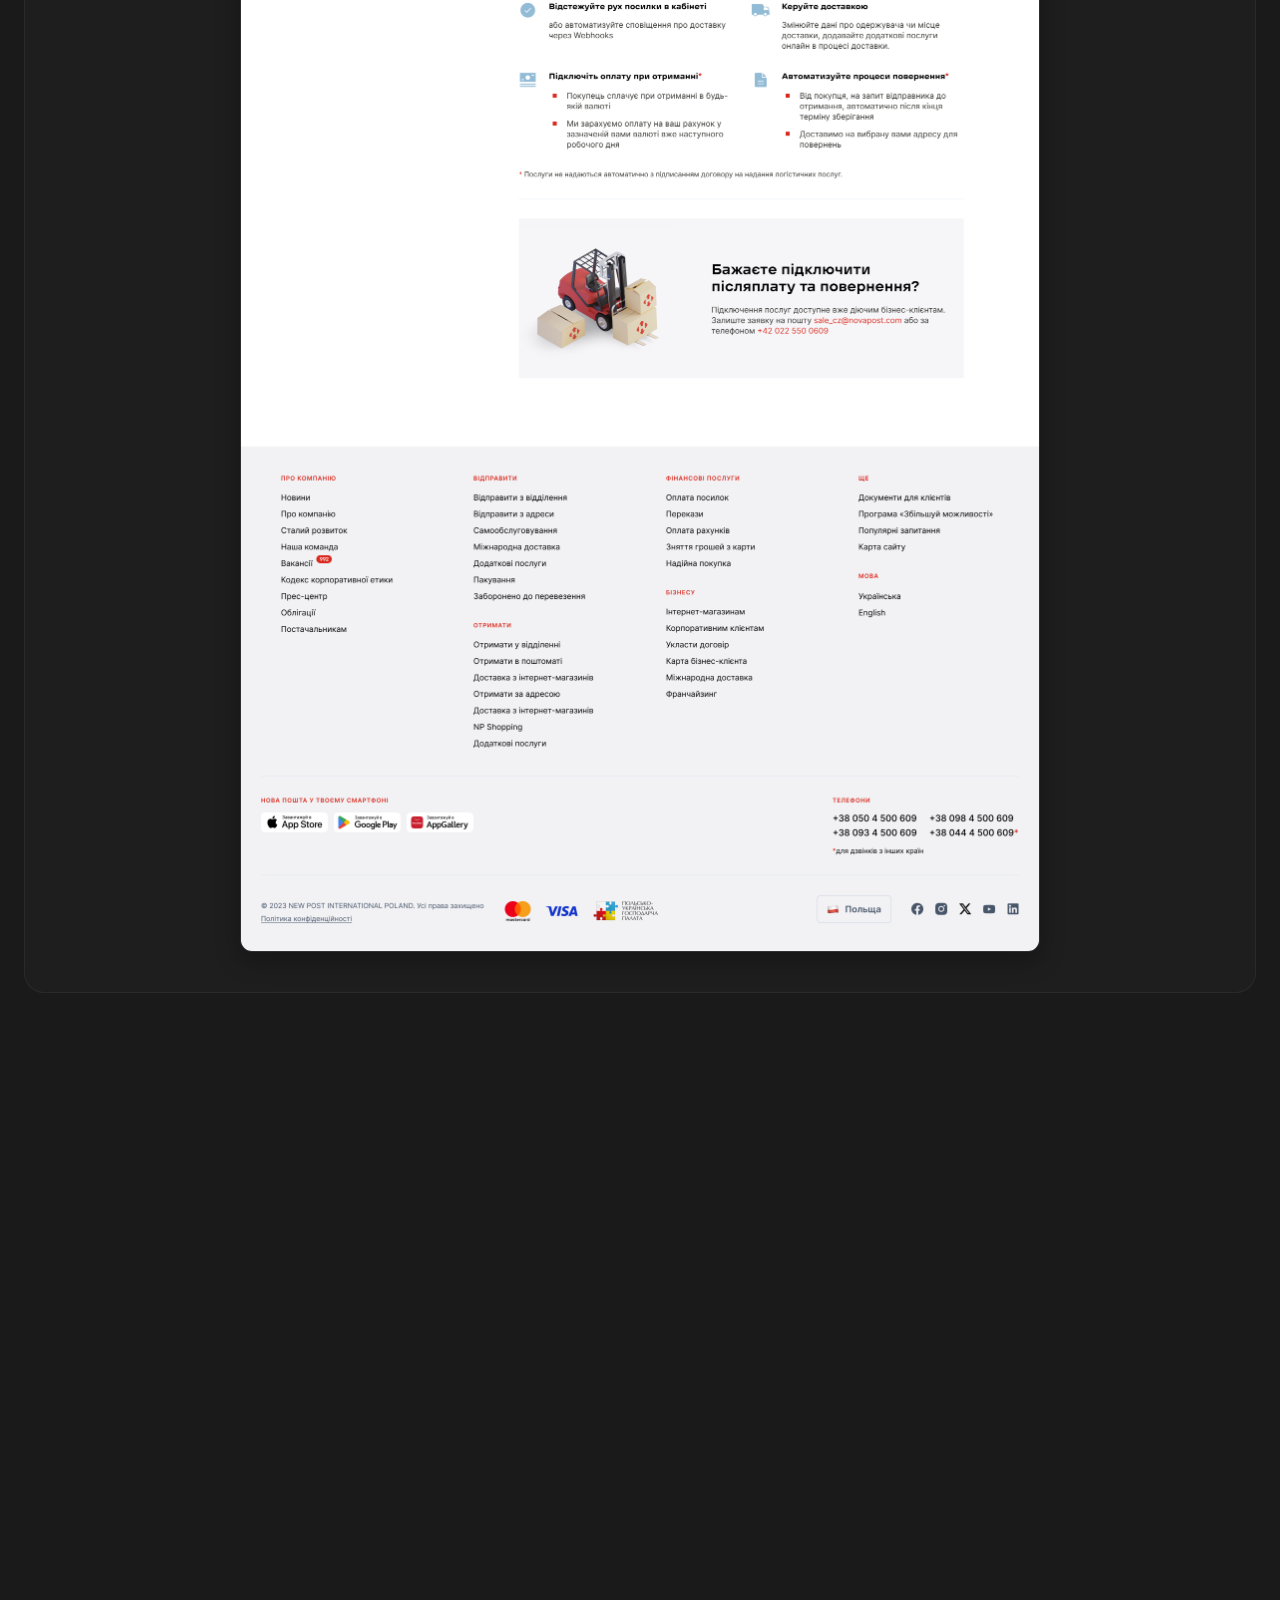
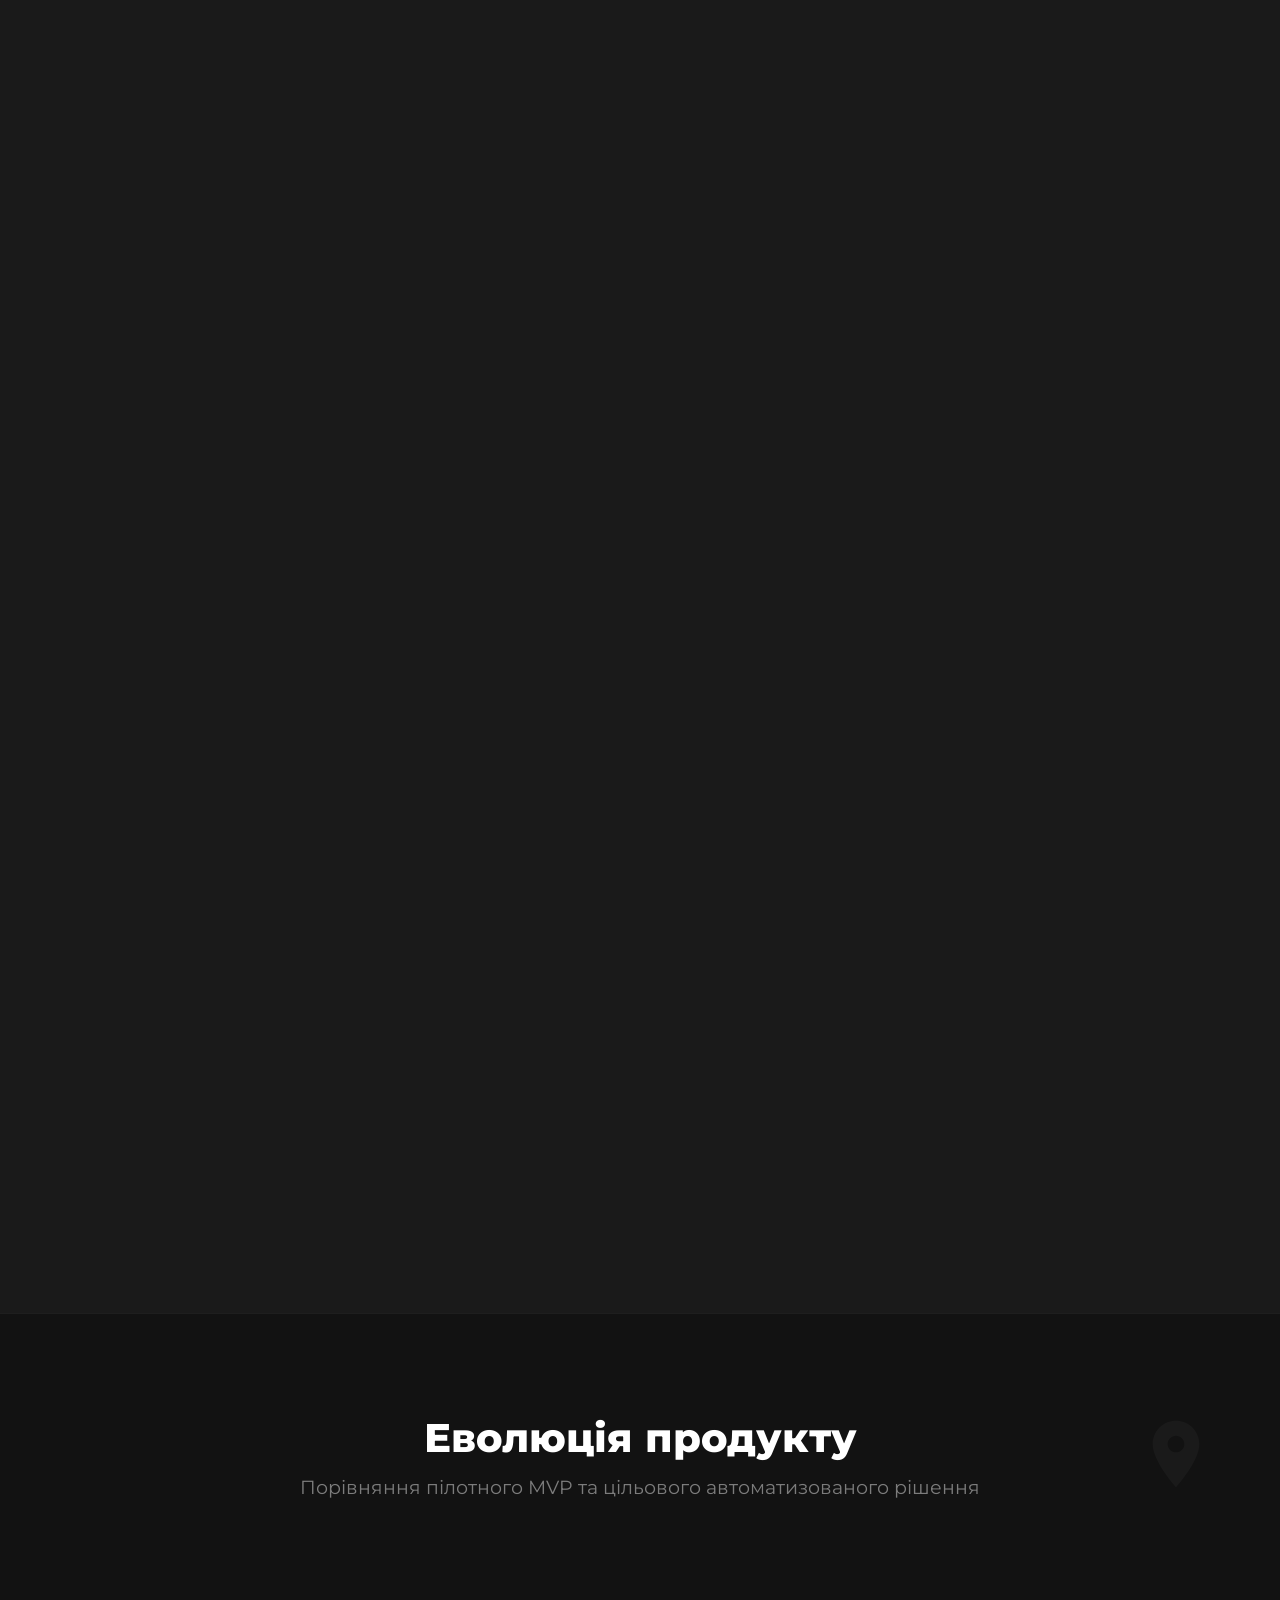
==== commit cbc64b7d: "Remove 5 shipments card (Denis) and adjust quotes to 3-column layout" ====
--- a/index.html
+++ b/index.html
@@ -391,20 +391,6 @@
                         <div class="quote-author-info">
                             <div class="quote-author-name">Premium (GagPremiumTR)</div>
                             <div class="quote-author-meta">🇲🇩 Молдова | ~30 відпр./місяць</div>
-                        </div>
-                    </div>
-                </div>
-
-                <!-- Card 4 -->
-                <div class="quote-card">
-                    <p class="quote-body">
-                        "Авторизуємося, натискаємо «Become a business customer», вводимо інформацію про компанію — і акаунт активовано протягом двох годин. Все зрозуміло, немає нічого складного. Навіть для звичайного користувача тут не буде жодних проблем."
-                    </p>
-                    <div class="quote-author-wrap">
-                        <img src="https://images.unsplash.com/photo-1472099645785-5658abf4ff4e?w=120&auto=format&fit=crop&q=80" alt="Denis" class="quote-avatar">
-                        <div class="quote-author-info">
-                            <div class="quote-author-name">Denis (Денис)</div>
-                            <div class="quote-author-meta">🇲🇩 Молдова | ~5 відпр./місяць</div>
                         </div>
                     </div>
                 </div>
--- a/styles.css
+++ b/styles.css
@@ -1144,9 +1144,9 @@
     padding: 30px 28px;
     box-shadow: 0 8px 25px rgba(0, 0, 0, 0.04);
     border: 1px solid rgba(0, 0, 0, 0.06);
-    flex: 1 1 calc(50% - 24px);
+    flex: 1 1 calc(33.333% - 24px);
     min-width: 300px;
-    max-width: 550px;
+    max-width: 370px;
     display: flex;
     flex-direction: column;
     justify-content: space-between;
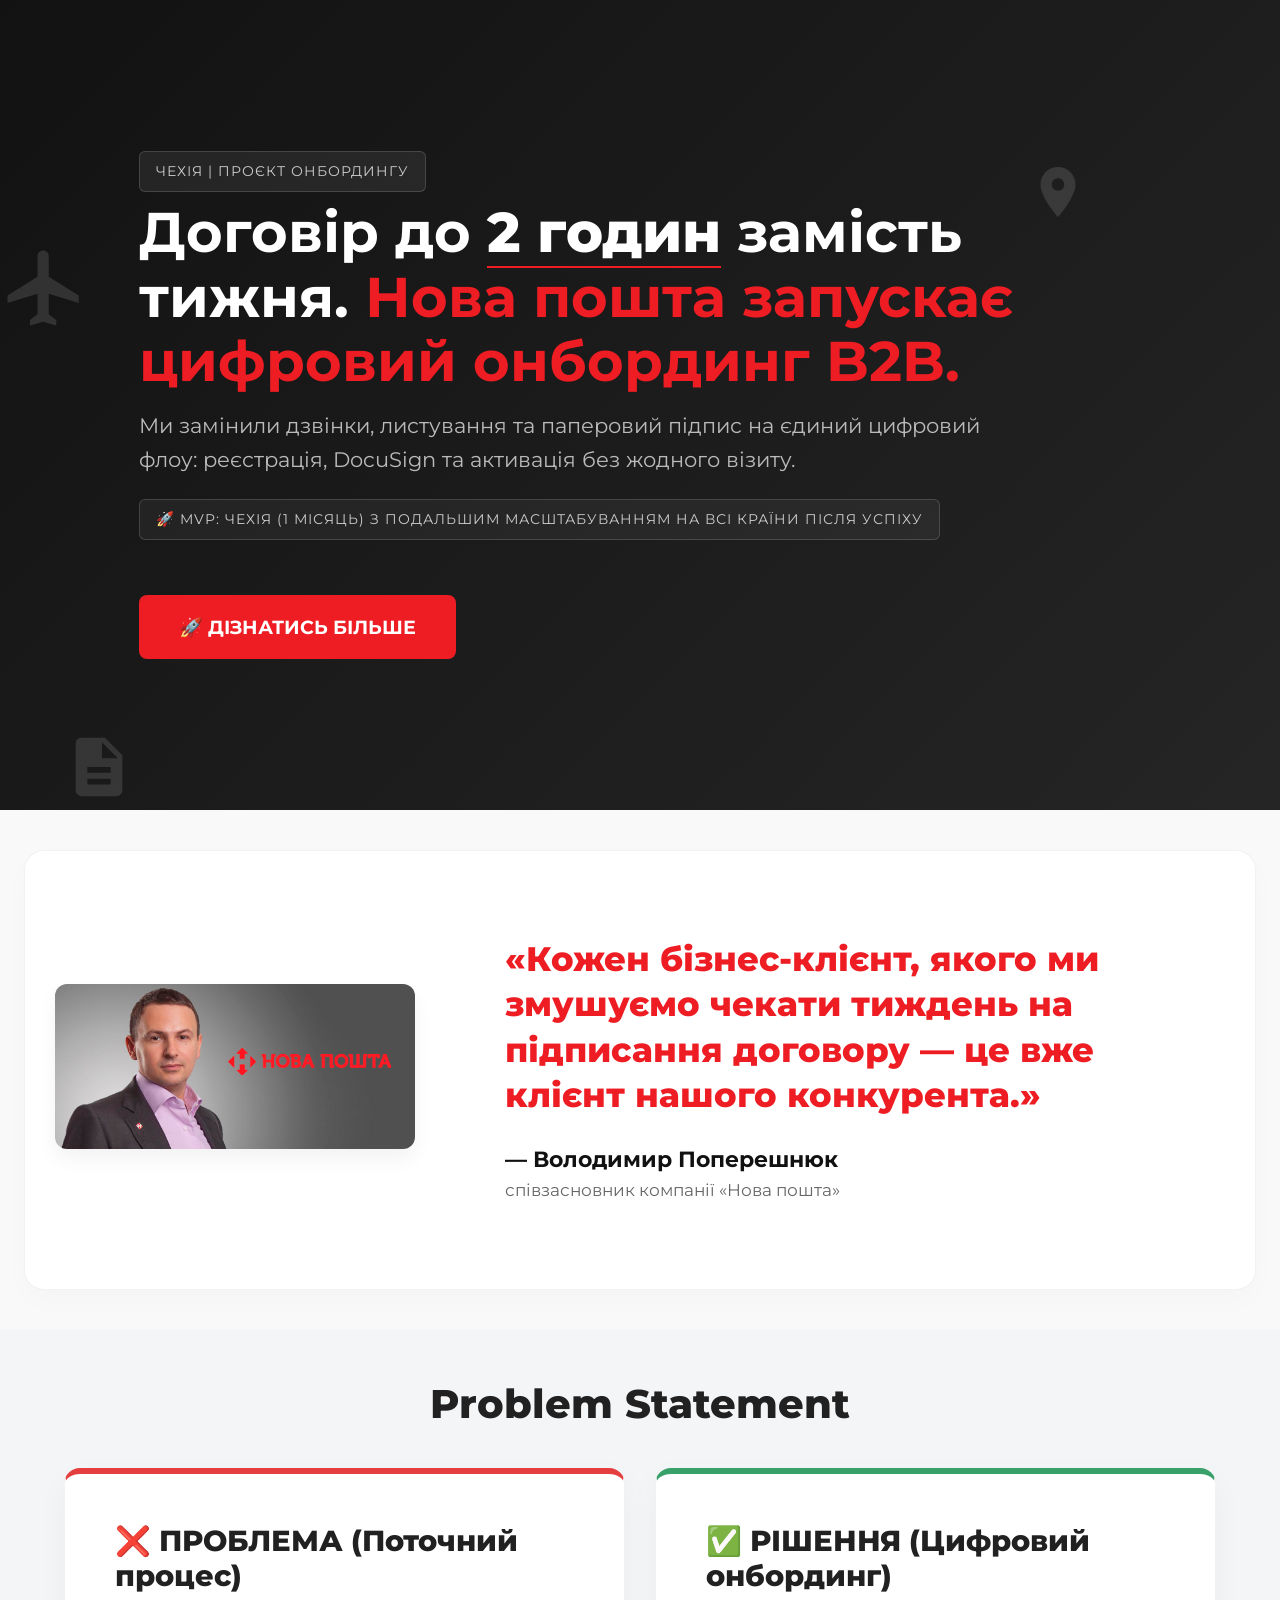
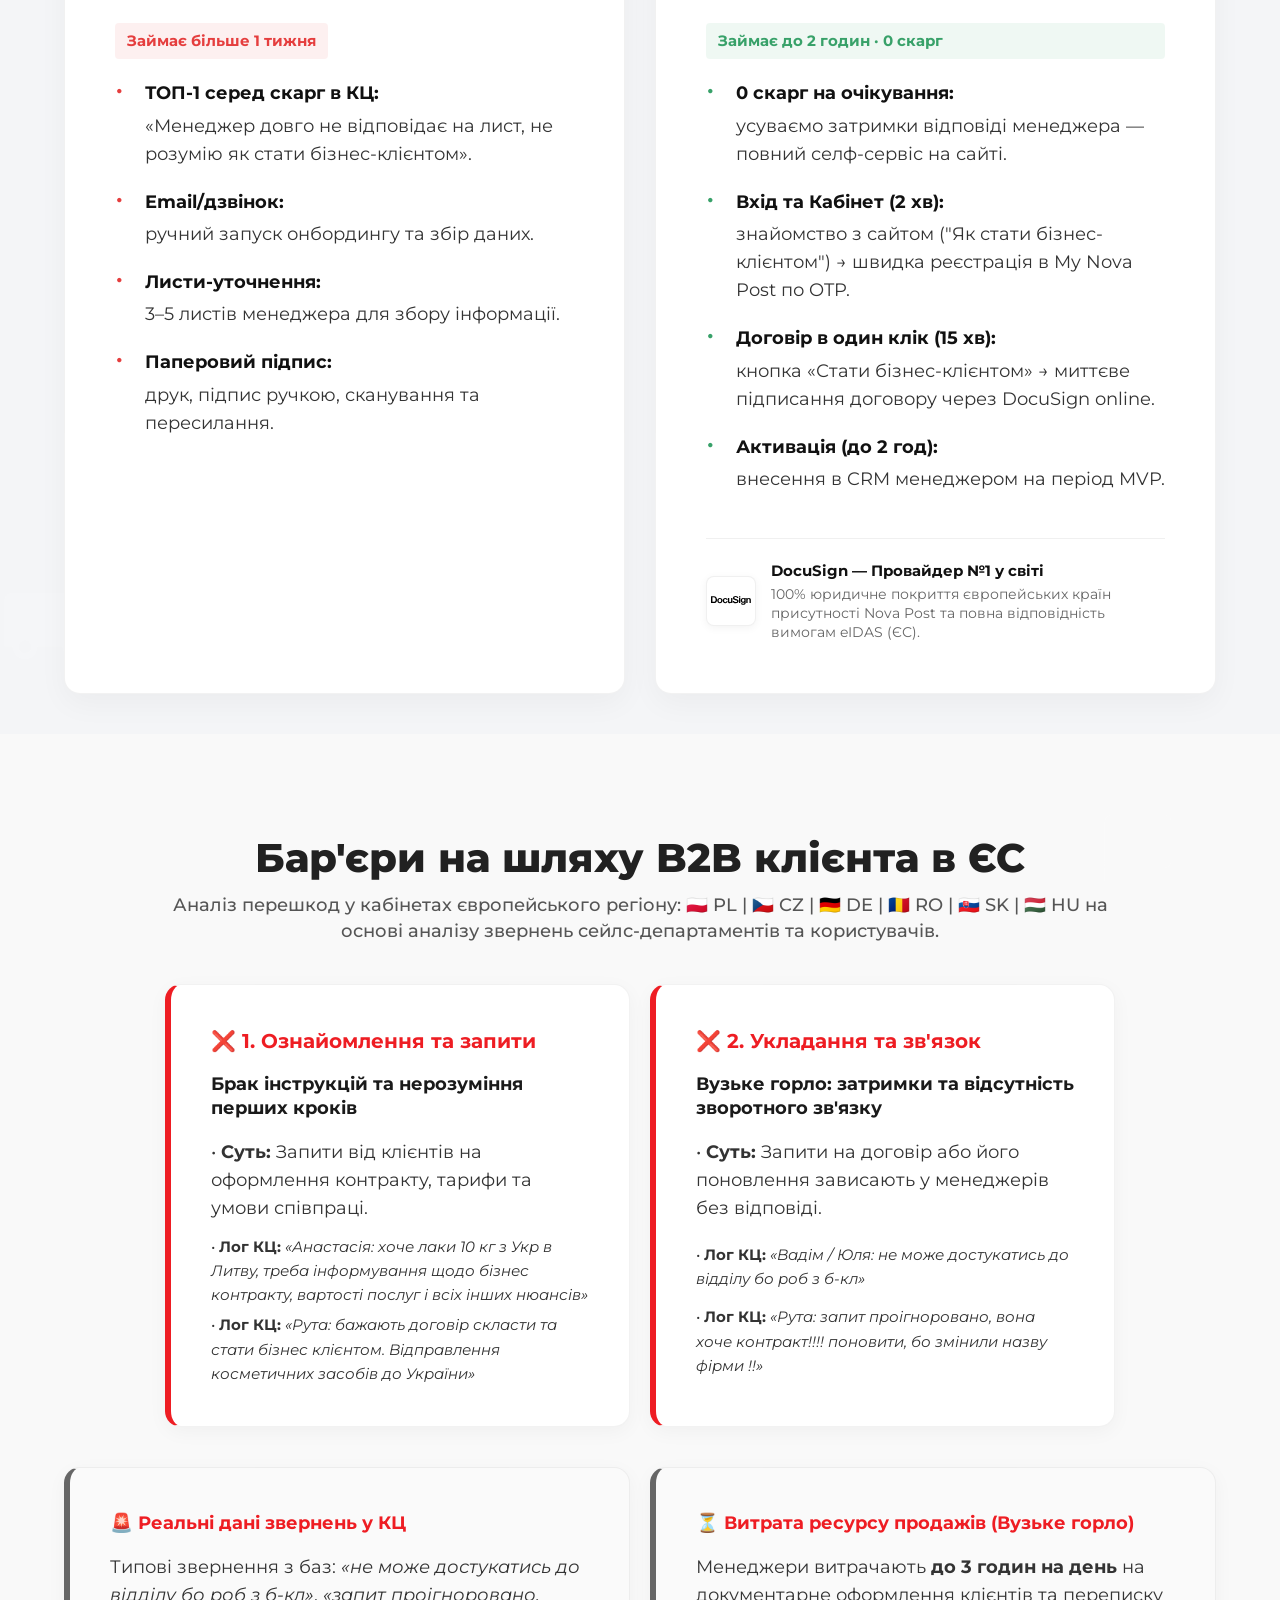
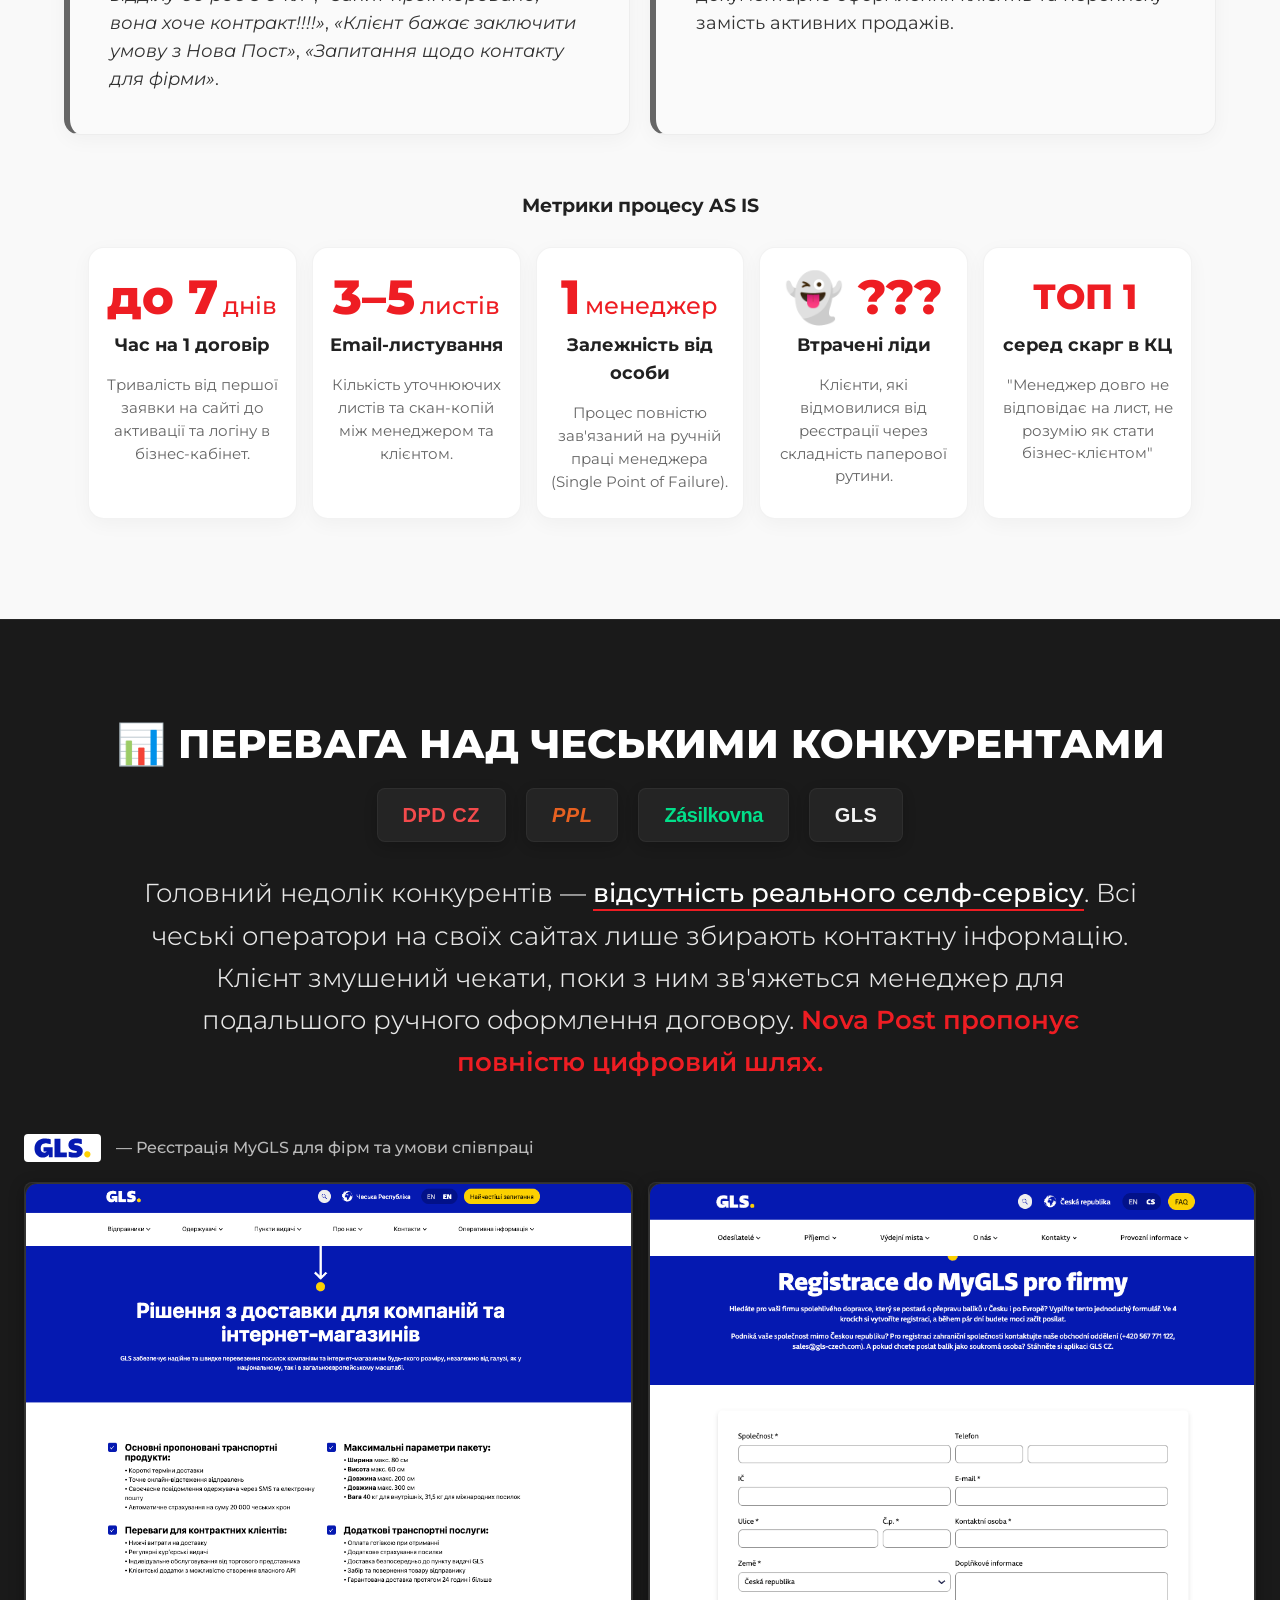
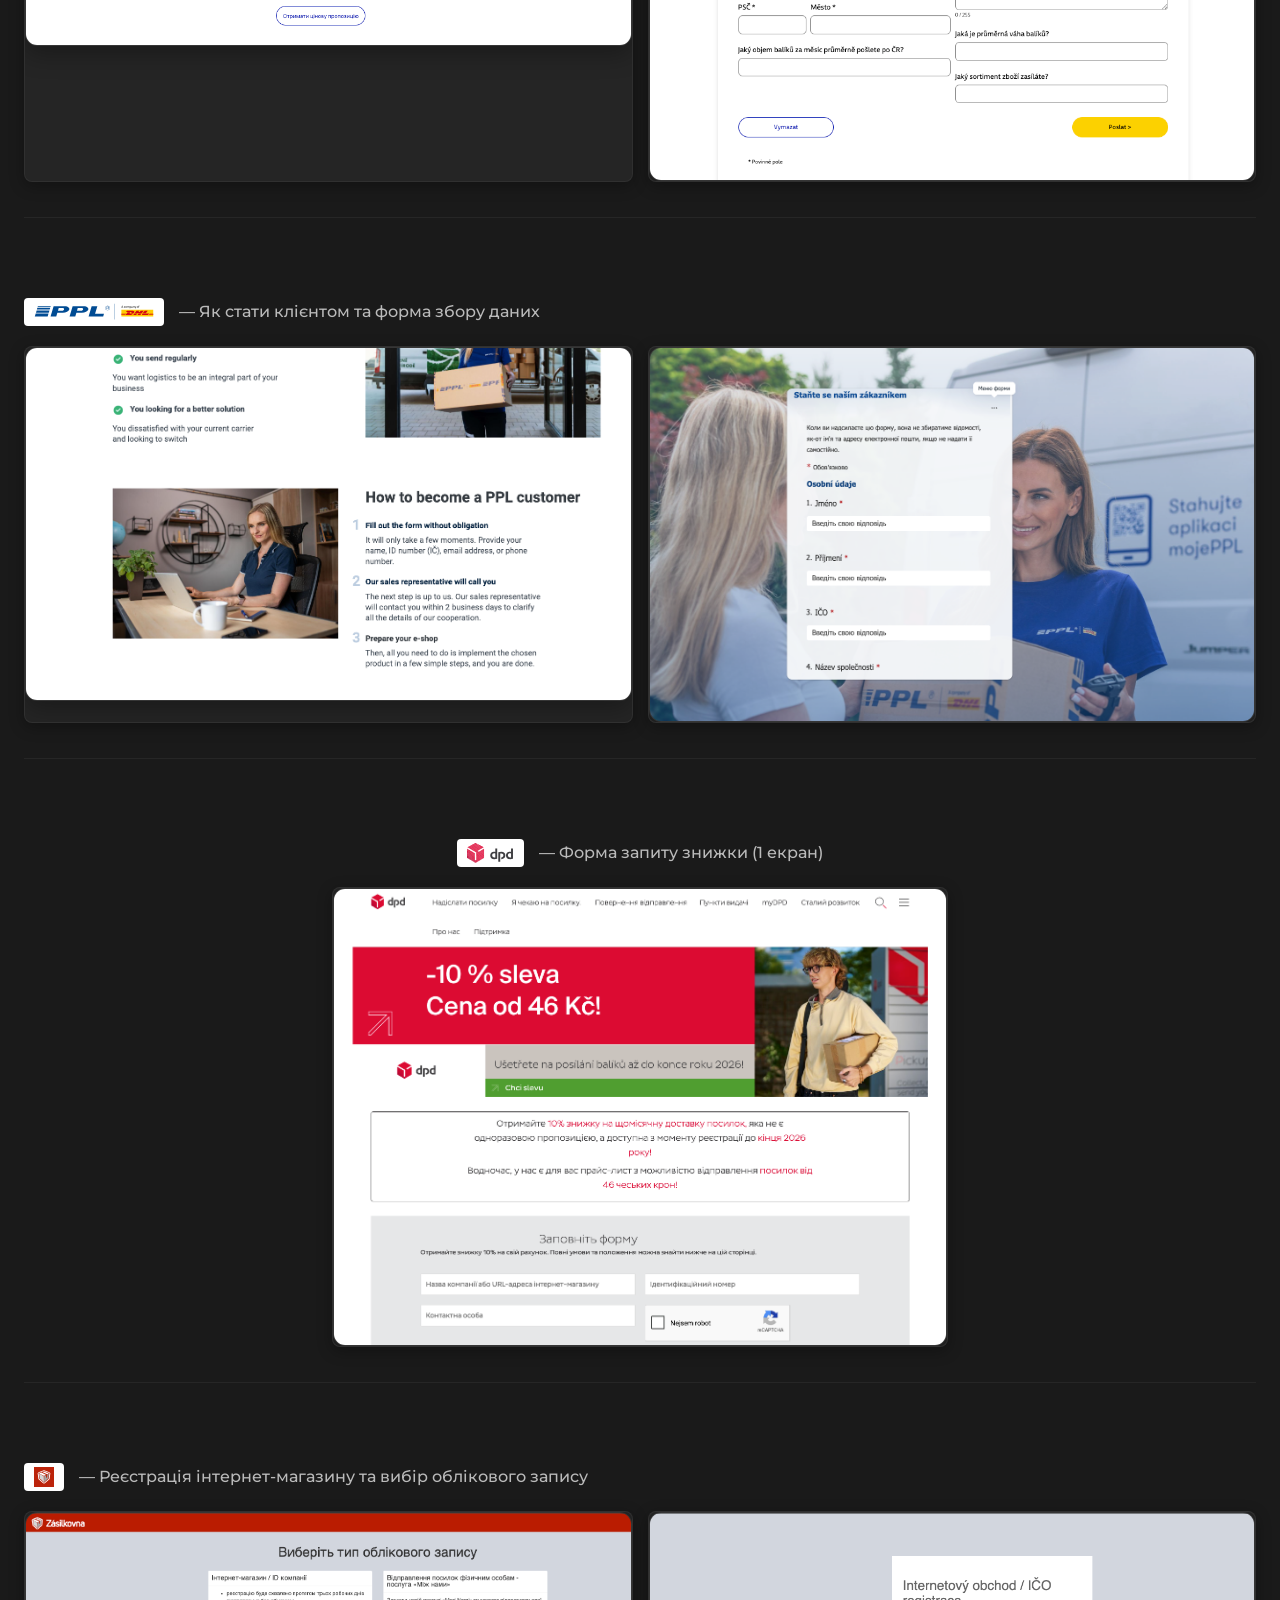
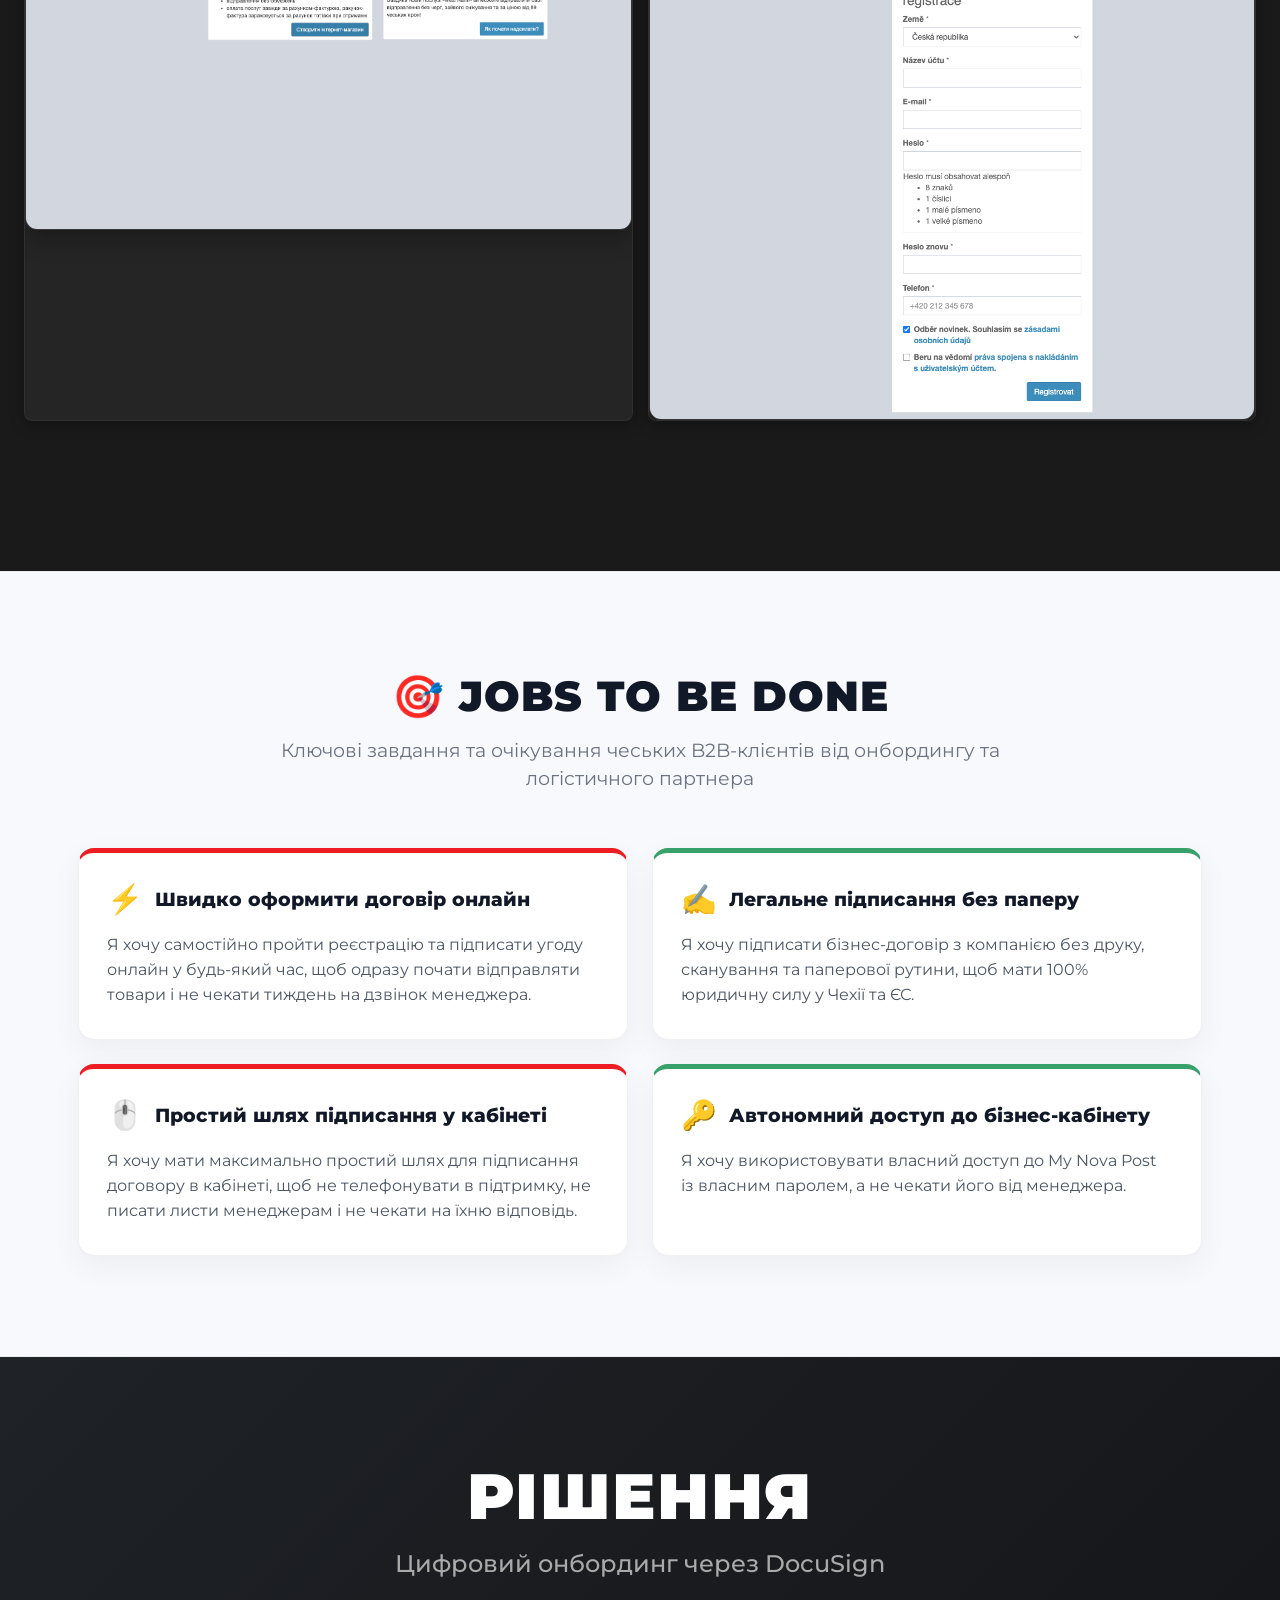
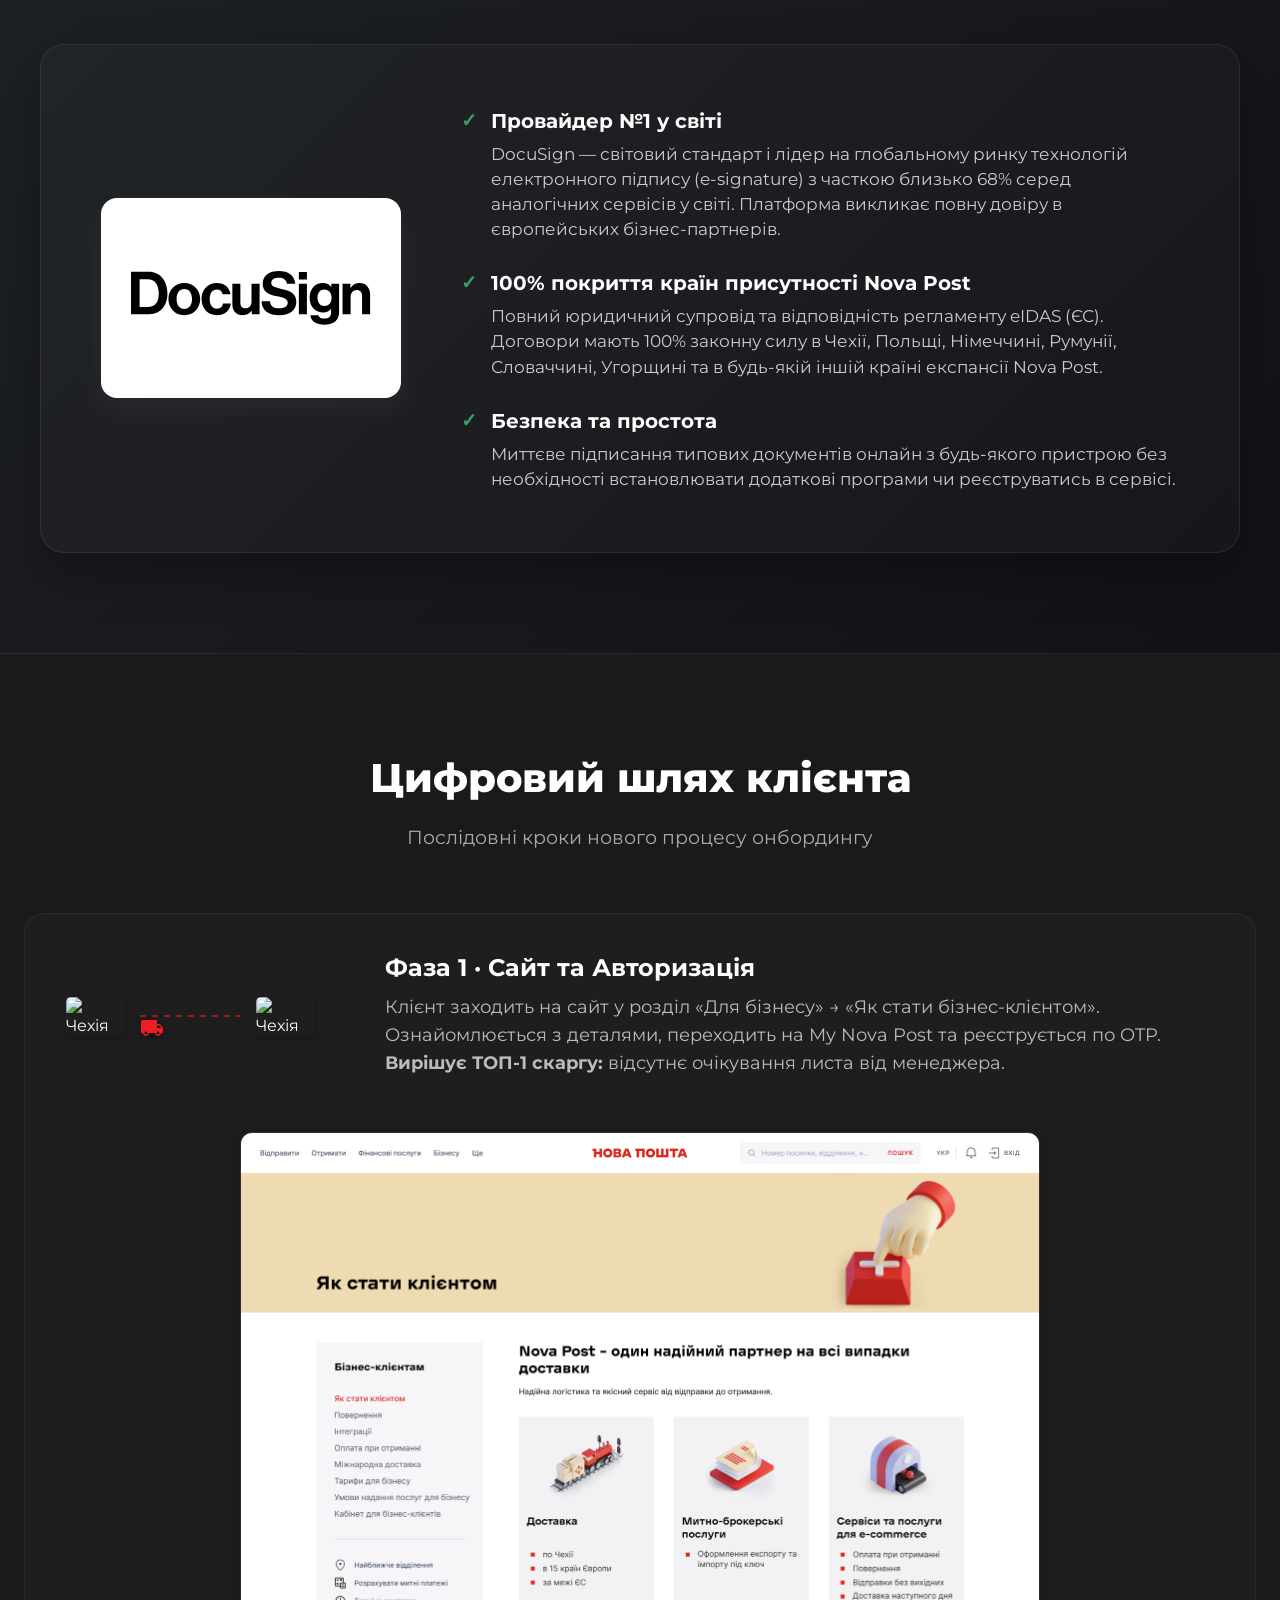
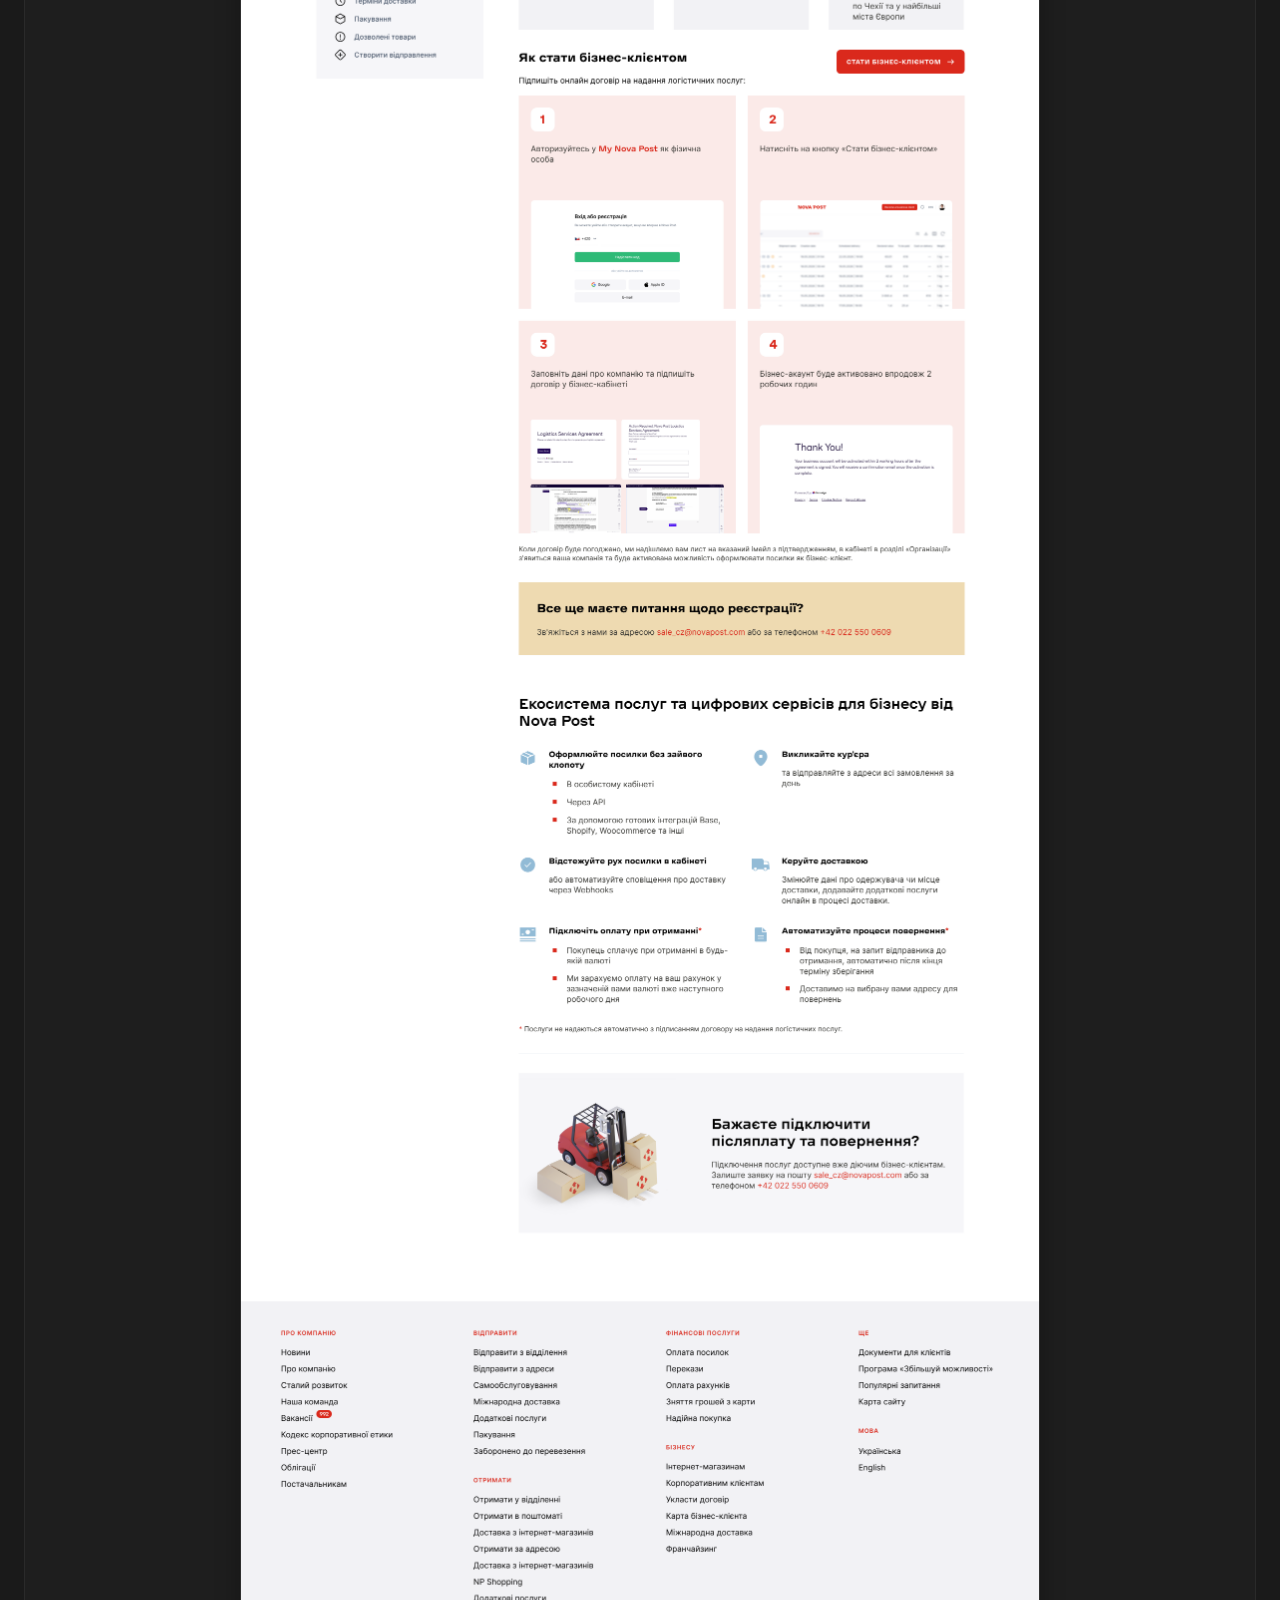
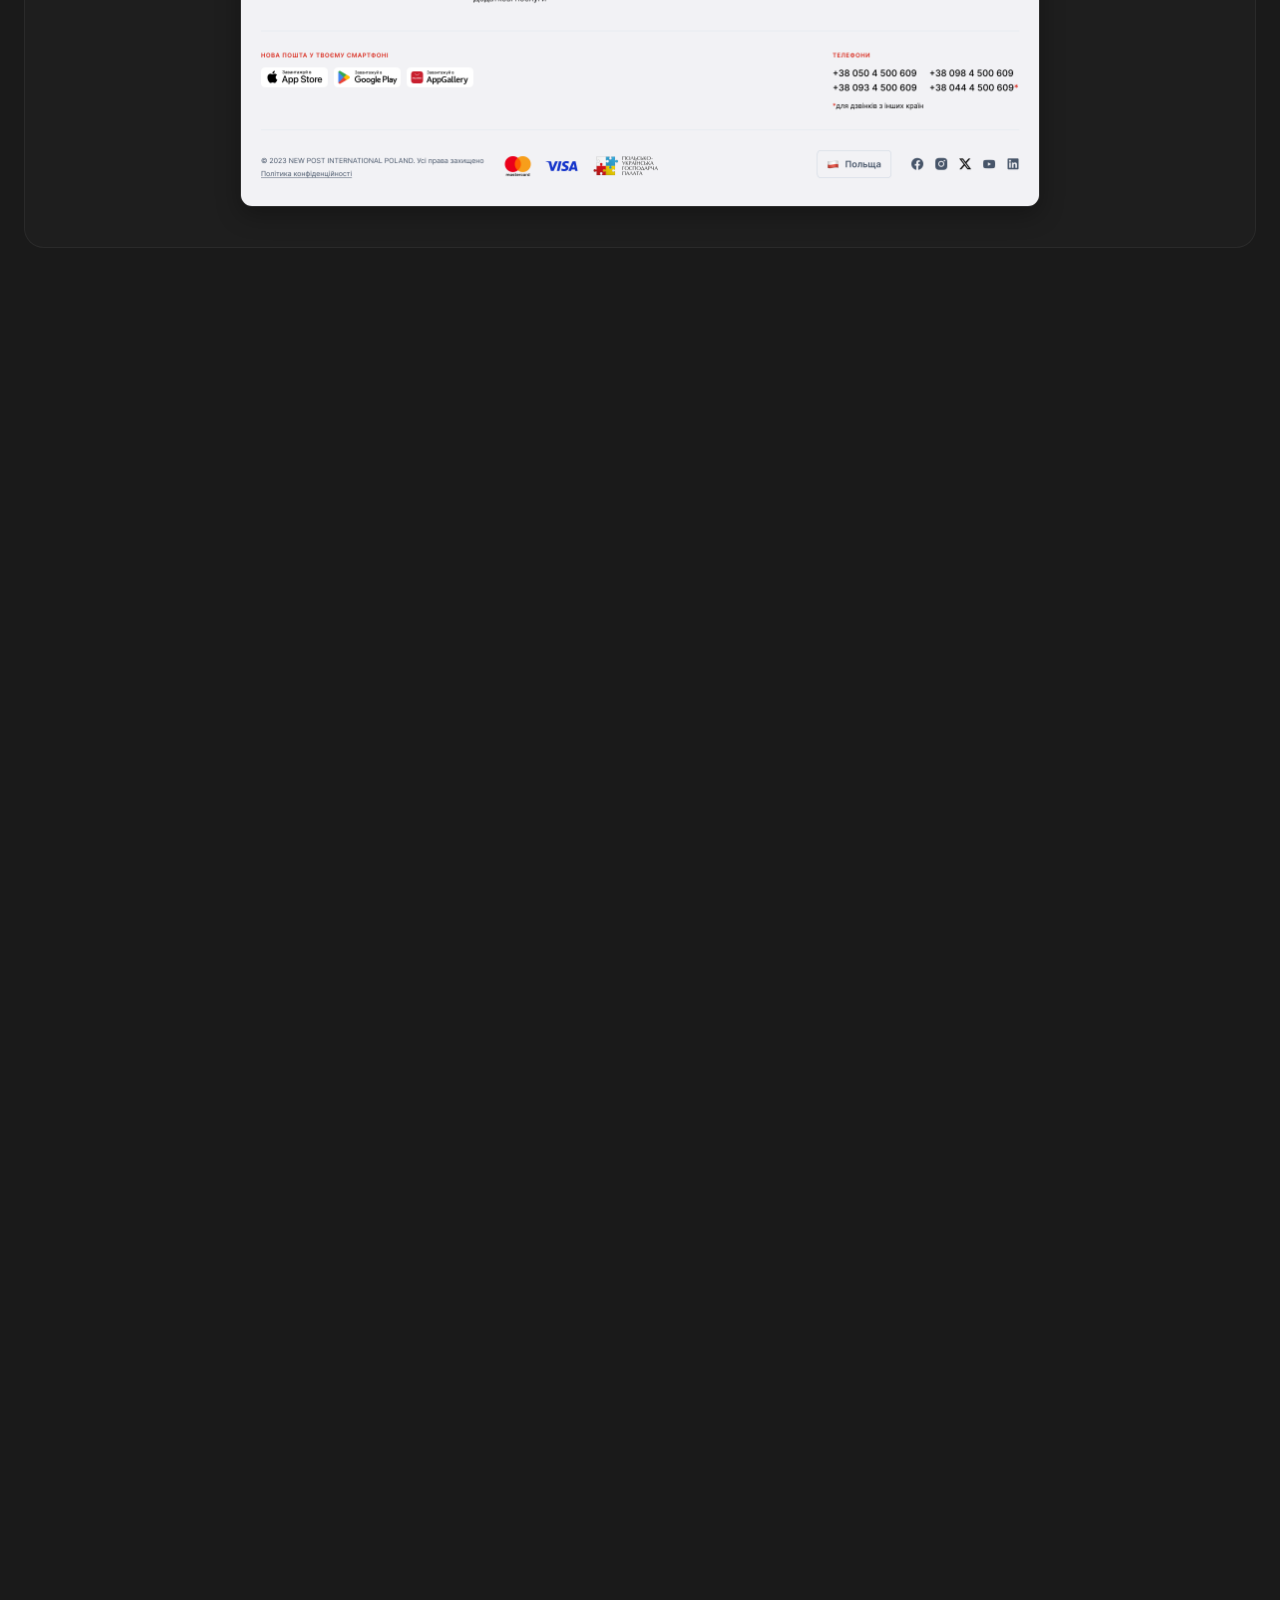
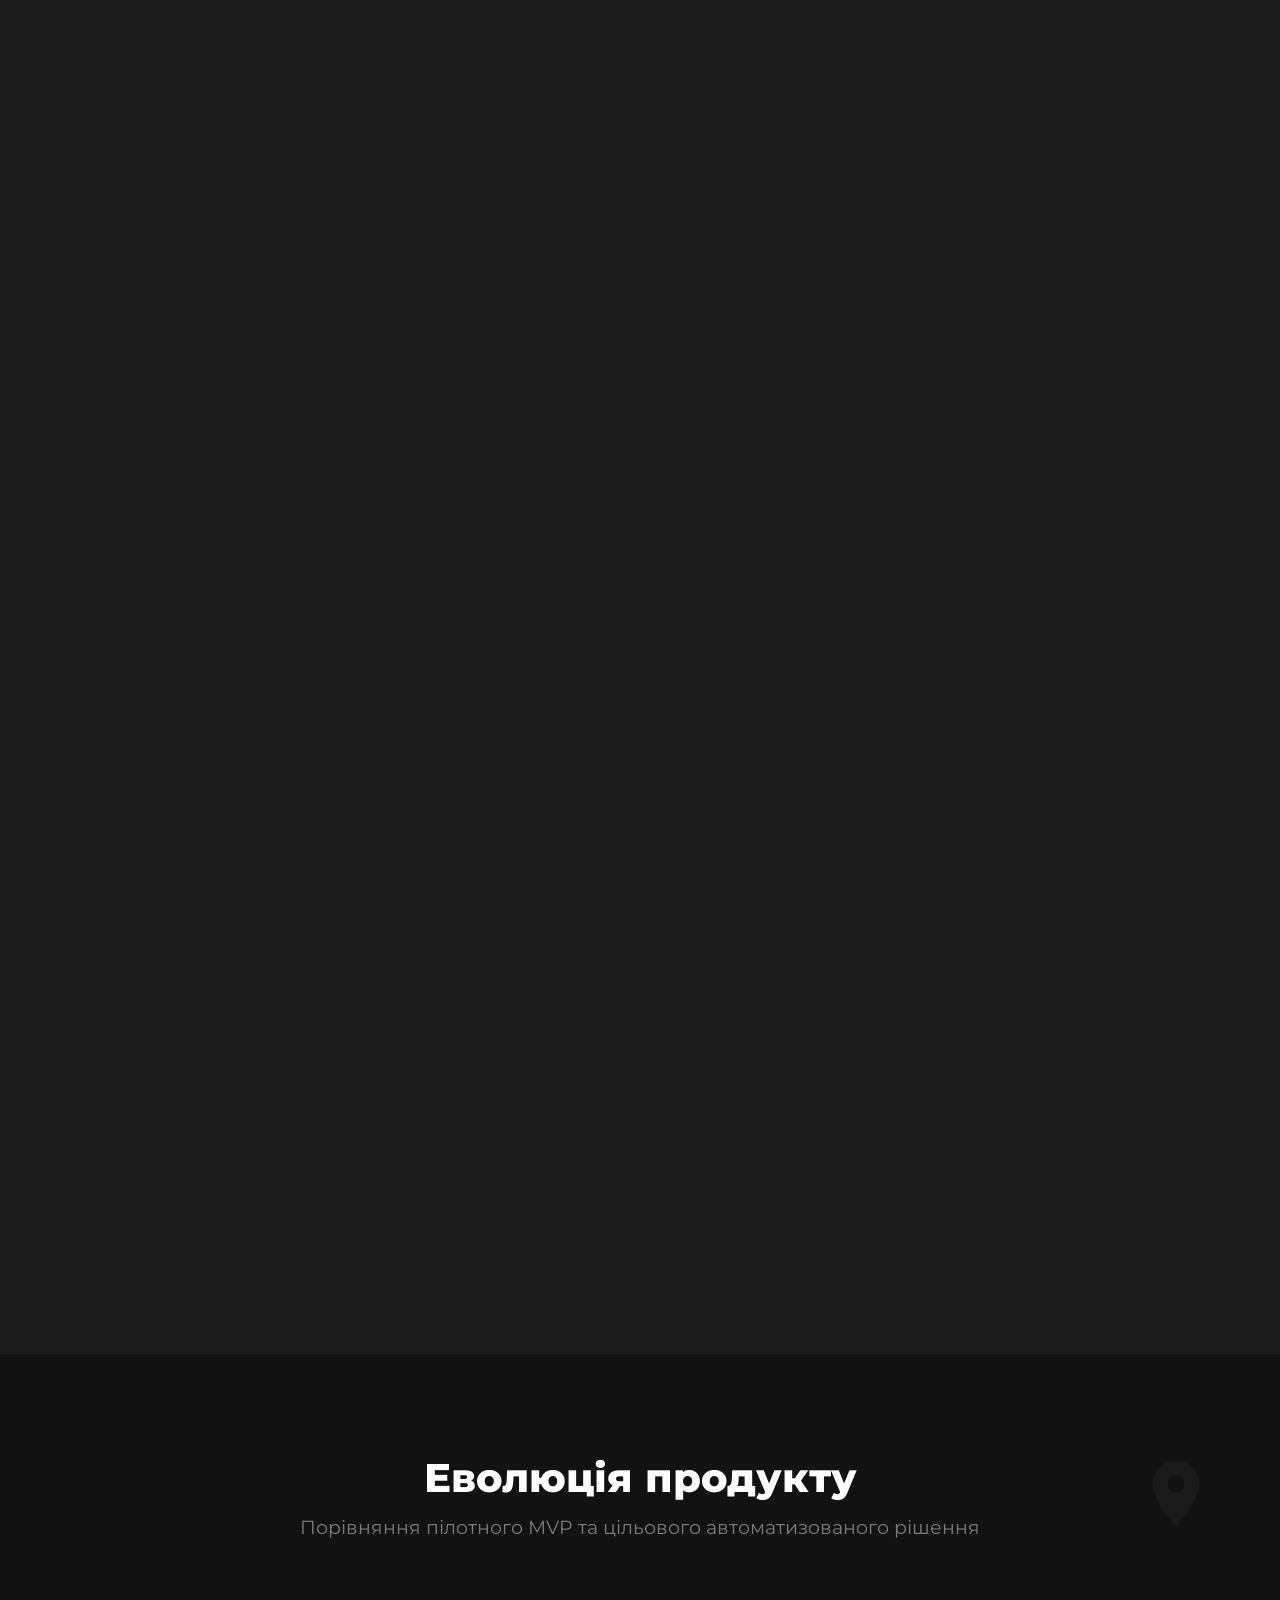
==== commit c662c3f1: "Move quotes section directly before TO BE metrics section" ====
--- a/index.html
+++ b/index.html
@@ -339,60 +339,6 @@
                     <p class="jtbd-card-text">
                         Я хочу використовувати власний доступ до My Nova Post із власним паролем, а не чекати його від менеджера.
                     </p>
-                </div>
-            </div>
-        </div>
-    </section>
-
-    <!-- БЛОК: ПРЯМА МОВА РЕСПОНДЕНТІВ (ГЛИБИННІ ІНТЕРВ'Ю) -->
-    <section class="quotes-section scroll-fade">
-        <div class="container-wide">
-            <div class="quotes-header">
-                <h2 class="quotes-main-title">ПРЯМА МОВА РЕСПОНДЕНТІВ (ГЛИБИННІ ІНТЕРВ'Ю)</h2>
-                <p class="quotes-subtitle">Фідбек реальних B2B-клієнтів щодо авторизації, онбордингу та підписання договору</p>
-            </div>
-
-            <div class="quotes-grid">
-                <!-- Card 1 -->
-                <div class="quote-card">
-                    <p class="quote-body">
-                        "Перше, реєстрація: я б одразу через Google підтягнув дані. Кнопка «Стати бізнес-клієнтом» — натискаю, вводжу дані. «Бізнес-акаунт буде активовано впродовж двох робочих годин». Просто перфектно! Процес підписання через DocuSign — це максимально просто, зручно та дуже круто."
-                    </p>
-                    <div class="quote-author-wrap">
-                        <img src="https://images.unsplash.com/photo-1507003211169-0a1dd7228f2d?w=120&auto=format&fit=crop&q=80" alt="Mikhail" class="quote-avatar">
-                        <div class="quote-author-info">
-                            <div class="quote-author-name">Mikhail (Михайло)</div>
-                            <div class="quote-author-meta">🇨🇿 Чехія | ~1000 відпр./місяць</div>
-                        </div>
-                    </div>
-                </div>
-
-                <!-- Card 2 -->
-                <div class="quote-card">
-                    <p class="quote-body">
-                        "Інструкцію завжди треба робити максимально простою, бо в людини обмаль часу — їй треба швидко відправити й зареєструватися. Сто відсотків, тут чотири кроки реєстрації на сайті — це дуже просто і зрозуміло."
-                    </p>
-                    <div class="quote-author-wrap">
-                        <img src="https://images.unsplash.com/photo-1534528741775-53994a69daeb?w=120&auto=format&fit=crop&q=80" alt="Svetlana" class="quote-avatar">
-                        <div class="quote-author-info">
-                            <div class="quote-author-name">Svetlana (Світлана)</div>
-                            <div class="quote-author-meta">🇲🇩 Молдова | ~16 відпр./місяць</div>
-                        </div>
-                    </div>
-                </div>
-
-                <!-- Card 3 -->
-                <div class="quote-card">
-                    <p class="quote-body">
-                        "Спочатку реєструємося, натискаємо «Become a business customer». Заповнюємо дані про компанію і все. Блін, максимально зрозуміло і просто з того, що я тут бачу... Про підписання договору в кабінеті — тут усе максимально прозоро."
-                    </p>
-                    <div class="quote-author-wrap">
-                        <img src="https://images.unsplash.com/photo-1500648767791-00dcc994a43e?w=120&auto=format&fit=crop&q=80" alt="Premium" class="quote-avatar">
-                        <div class="quote-author-info">
-                            <div class="quote-author-name">Premium (GagPremiumTR)</div>
-                            <div class="quote-author-meta">🇲🇩 Молдова | ~30 відпр./місяць</div>
-                        </div>
-                    </div>
                 </div>
             </div>
         </div>
@@ -595,7 +541,61 @@
                     </div>
                 </div>
 
-                <!-- МЕТРИКИ TO BE -->
+    <!-- БЛОК: ПРЯМА МОВА РЕСПОНДЕНТІВ (ГЛИБИННІ ІНТЕРВ'Ю) -->
+    <section class="quotes-section scroll-fade">
+        <div class="container-wide">
+            <div class="quotes-header">
+                <h2 class="quotes-main-title">ПРЯМА МОВА РЕСПОНДЕНТІВ (ГЛИБИННІ ІНТЕРВ'Ю)</h2>
+                <p class="quotes-subtitle">Фідбек реальних B2B-клієнтів щодо авторизації, онбордингу та підписання договору</p>
+            </div>
+
+            <div class="quotes-grid">
+                <!-- Card 1 -->
+                <div class="quote-card">
+                    <p class="quote-body">
+                        "Перше, реєстрація: я б одразу через Google підтягнув дані. Кнопка «Стати бізнес-клієнтом» — натискаю, вводжу дані. «Бізнес-акаунт буде активовано впродовж двох робочих годин». Просто перфектно! Процес підписання через DocuSign — це максимально просто, зручно та дуже круто."
+                    </p>
+                    <div class="quote-author-wrap">
+                        <img src="https://images.unsplash.com/photo-1507003211169-0a1dd7228f2d?w=120&auto=format&fit=crop&q=80" alt="Mikhail" class="quote-avatar">
+                        <div class="quote-author-info">
+                            <div class="quote-author-name">Mikhail (Михайло)</div>
+                            <div class="quote-author-meta">🇨🇿 Чехія | ~1000 відпр./місяць</div>
+                        </div>
+                    </div>
+                </div>
+
+                <!-- Card 2 -->
+                <div class="quote-card">
+                    <p class="quote-body">
+                        "Інструкцію завжди треба робити максимально простою, бо в людини обмаль часу — їй треба швидко відправити й зареєструватися. Сто відсотків, тут чотири кроки реєстрації на сайті — це дуже просто і зрозуміло."
+                    </p>
+                    <div class="quote-author-wrap">
+                        <img src="https://images.unsplash.com/photo-1534528741775-53994a69daeb?w=120&auto=format&fit=crop&q=80" alt="Svetlana" class="quote-avatar">
+                        <div class="quote-author-info">
+                            <div class="quote-author-name">Svetlana (Світлана)</div>
+                            <div class="quote-author-meta">🇲🇩 Молдова | ~16 відпр./місяць</div>
+                        </div>
+                    </div>
+                </div>
+
+                <!-- Card 3 -->
+                <div class="quote-card">
+                    <p class="quote-body">
+                        "Спочатку реєструємося, натискаємо «Become a business customer». Заповнюємо дані про компанію і все. Блін, максимально зрозуміло і просто з того, що я тут бачу... Про підписання договору в кабінеті — тут усе максимально прозоро."
+                    </p>
+                    <div class="quote-author-wrap">
+                        <img src="https://images.unsplash.com/photo-1500648767791-00dcc994a43e?w=120&auto=format&fit=crop&q=80" alt="Premium" class="quote-avatar">
+                        <div class="quote-author-info">
+                            <div class="quote-author-name">Premium (GagPremiumTR)</div>
+                            <div class="quote-author-meta">🇲🇩 Молдова | ~30 відпр./місяць</div>
+                        </div>
+                    </div>
+                </div>
+            </div>
+        </div>
+    </section>
+
+    <!-- МЕТРИКИ TO BE -->
                 <div class="reviews-header scroll-fade" style="margin-top: 90px; text-align: center;">
                     <h3 style="color: #fff; font-size: 2.2rem; margin-bottom: 10px;">Метрики процесу TO BE</h3>
                     <p style="color: #aaa; font-size: 1.15rem; max-width: 800px; margin: 0 auto;">Цільові показники після запуску цифрового онбордингу бізнес-клієнтів</p>
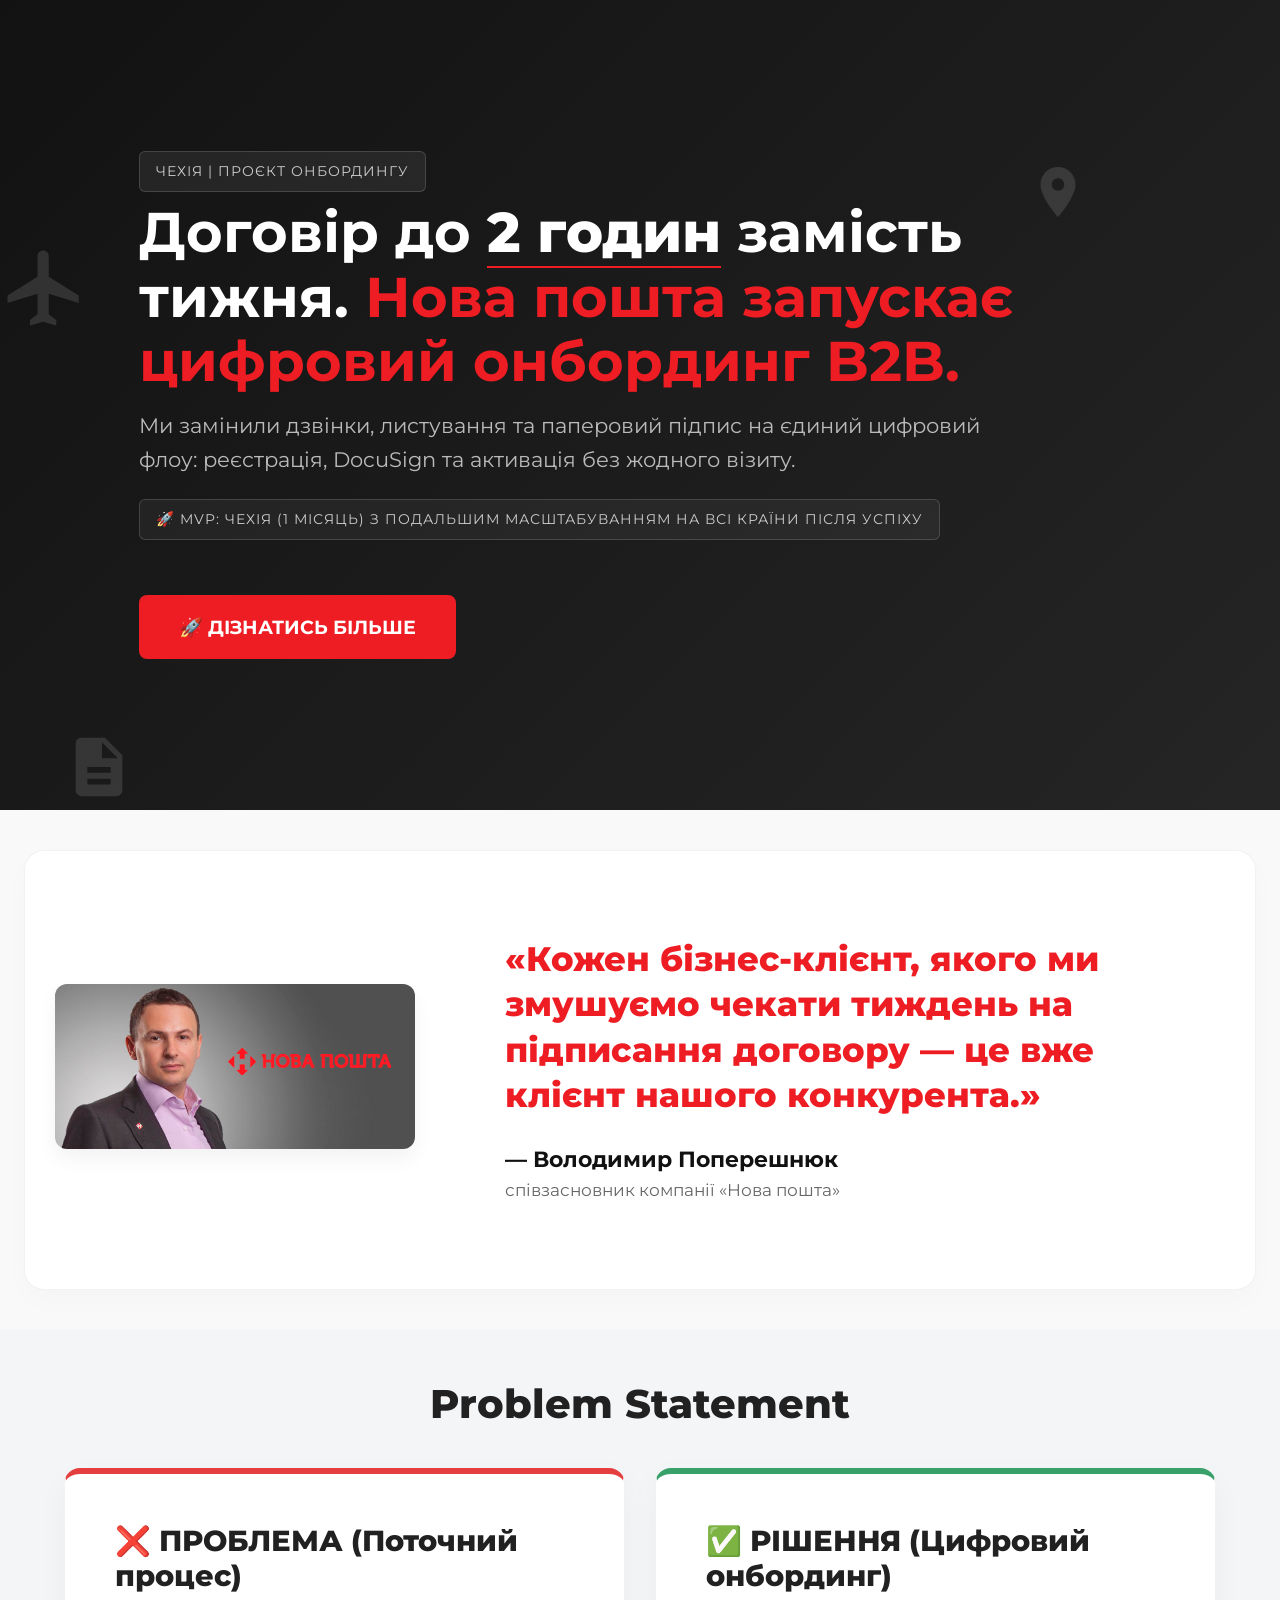
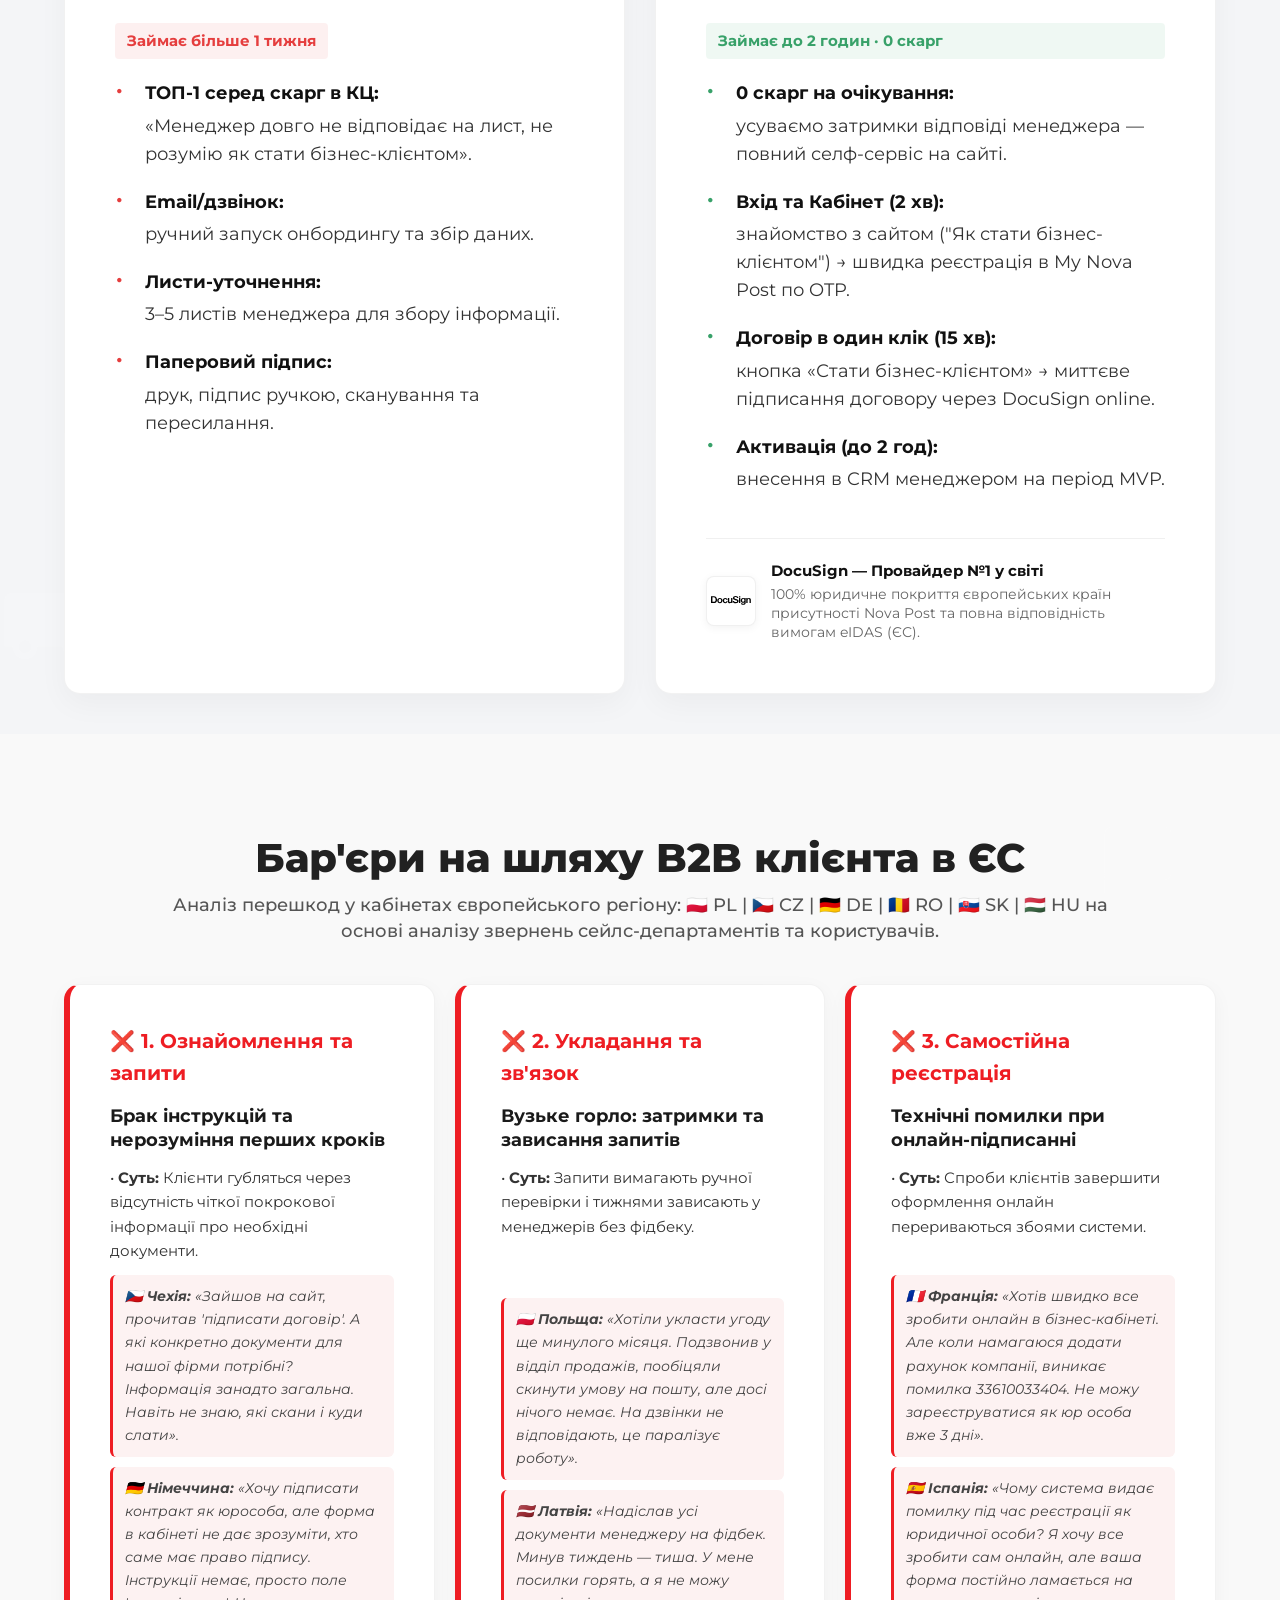
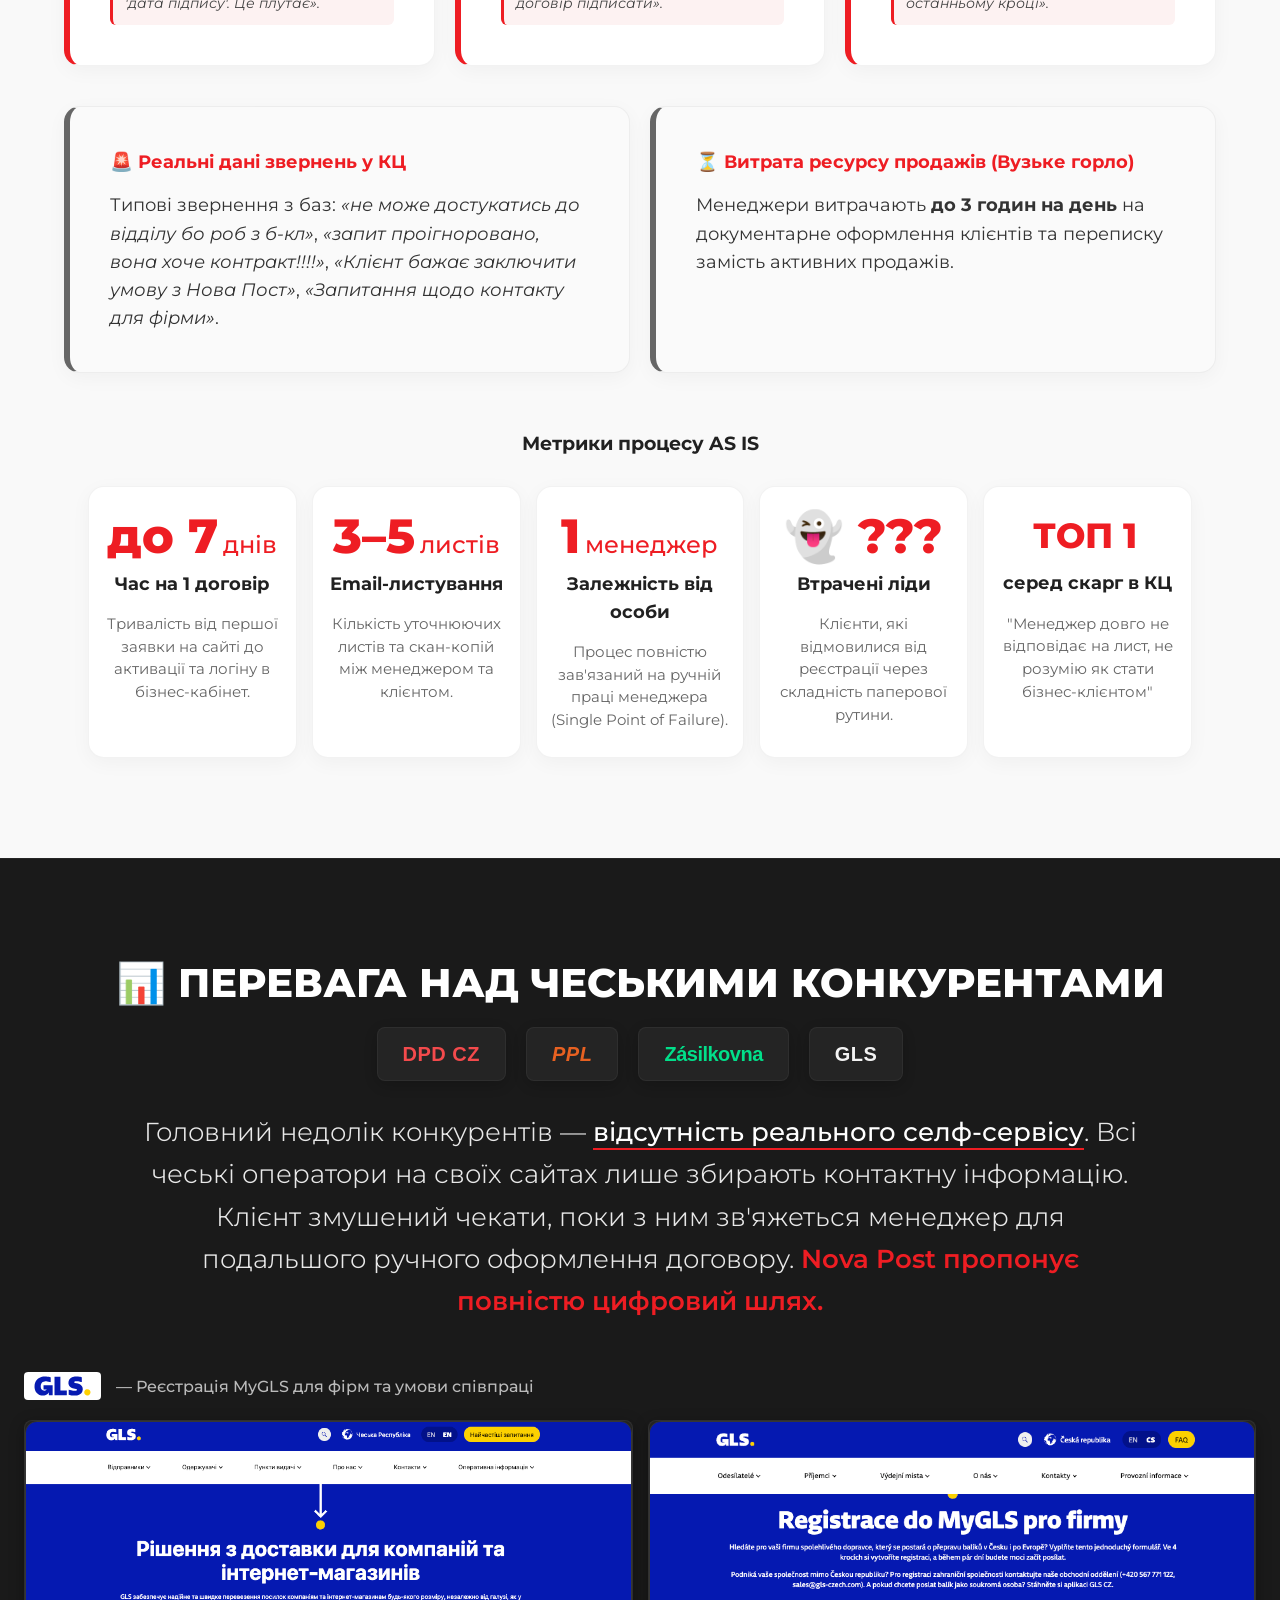
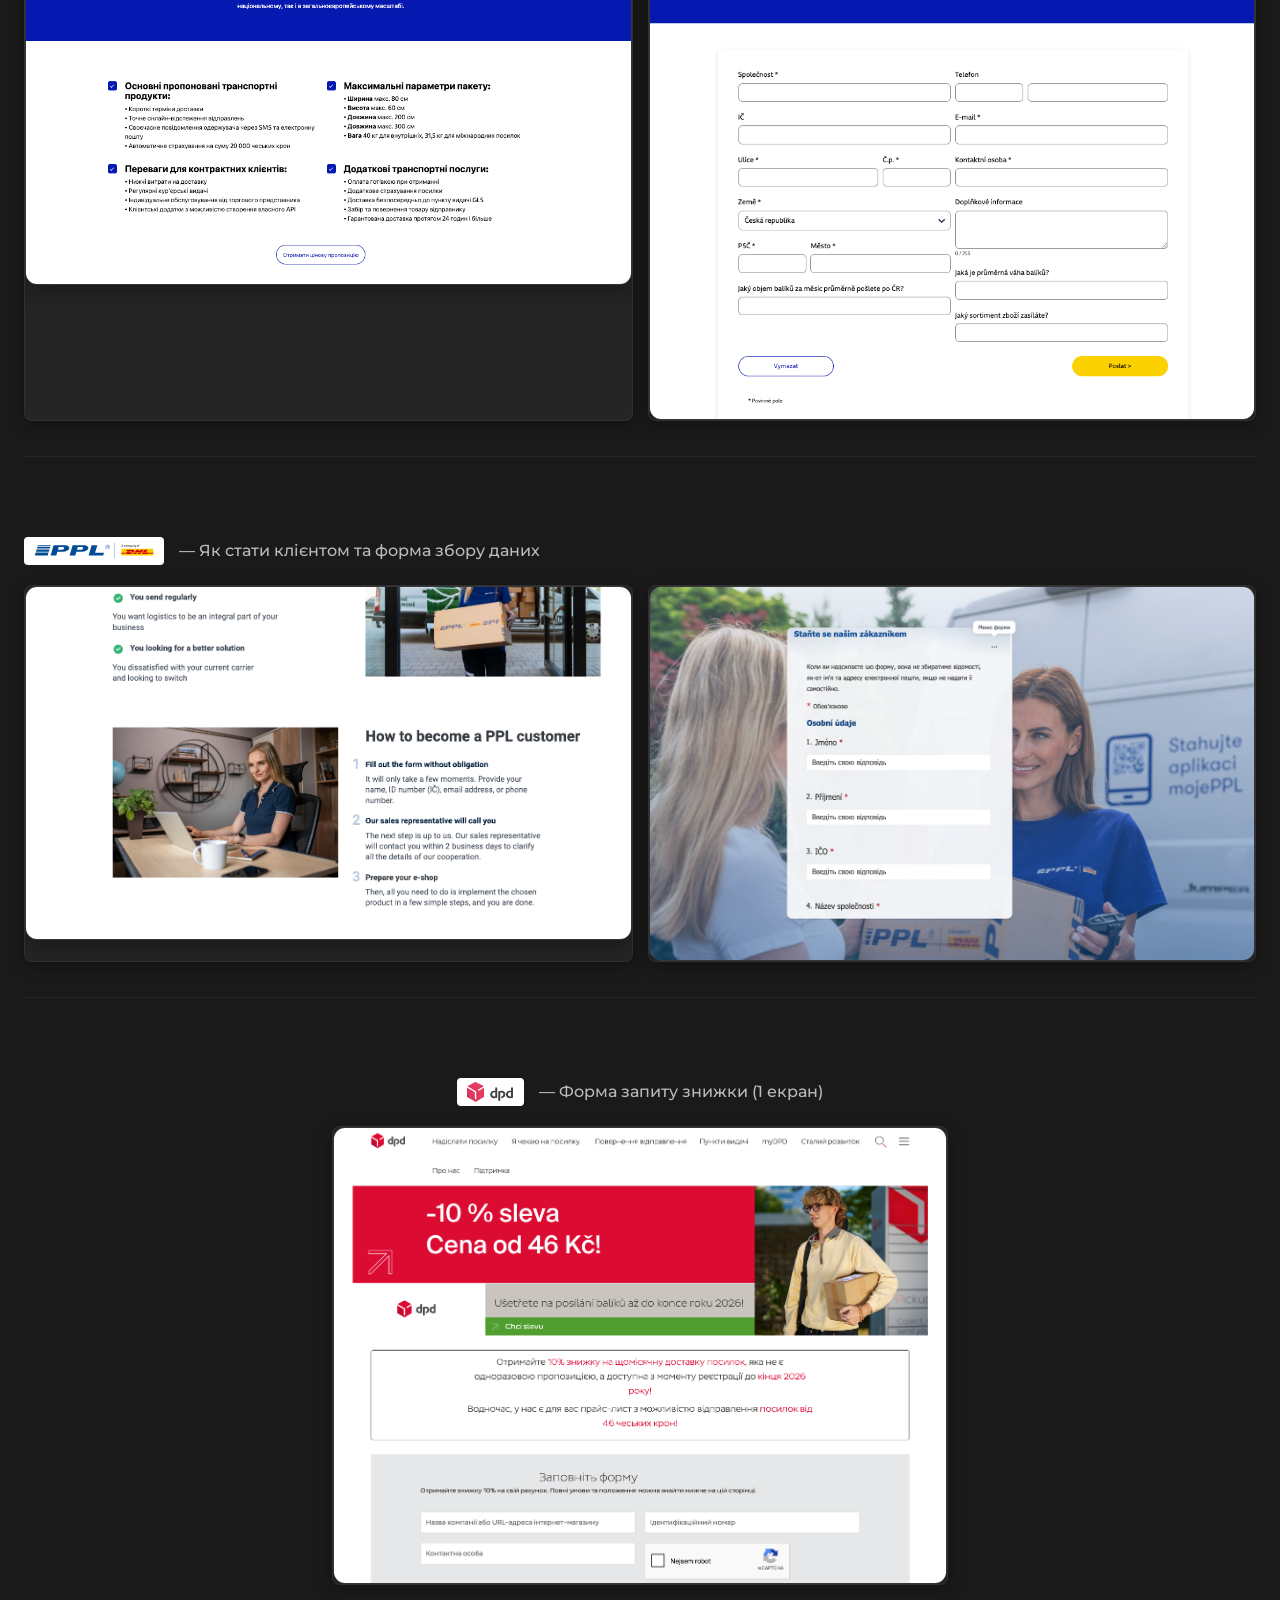
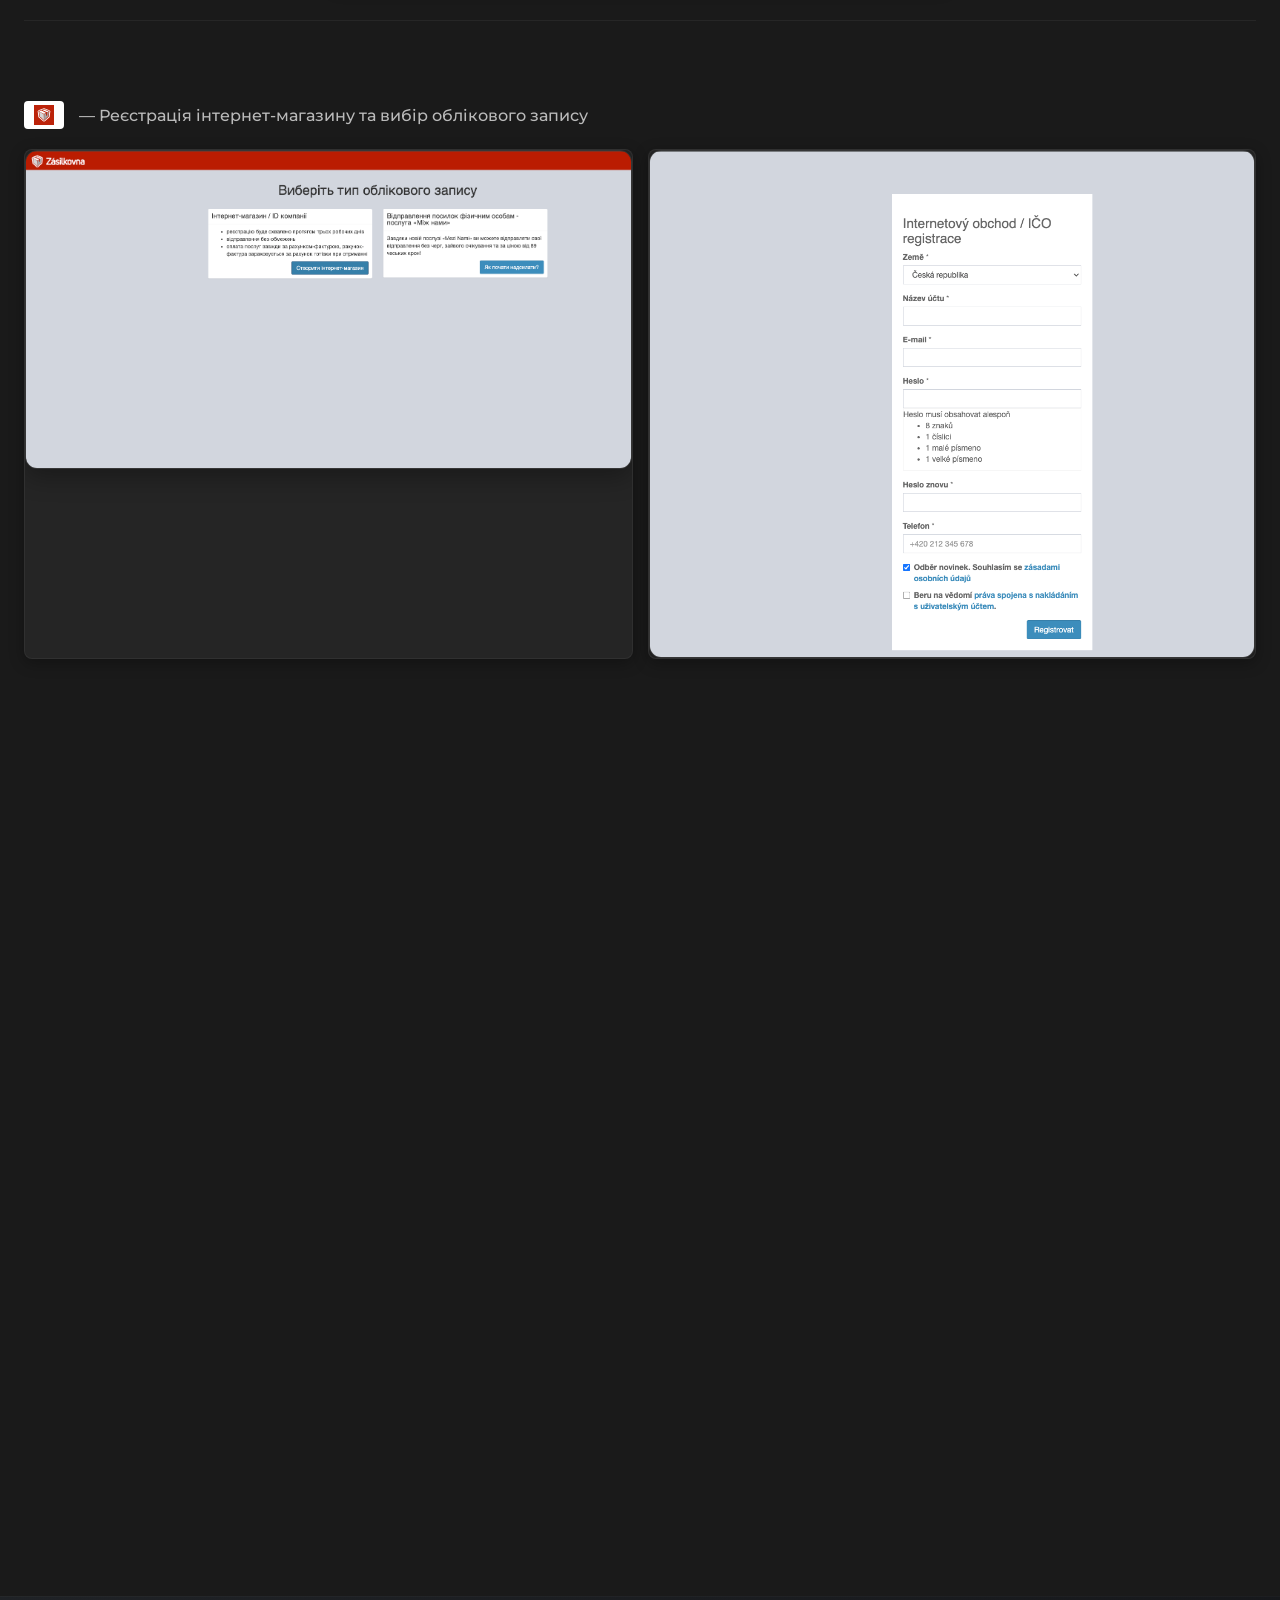
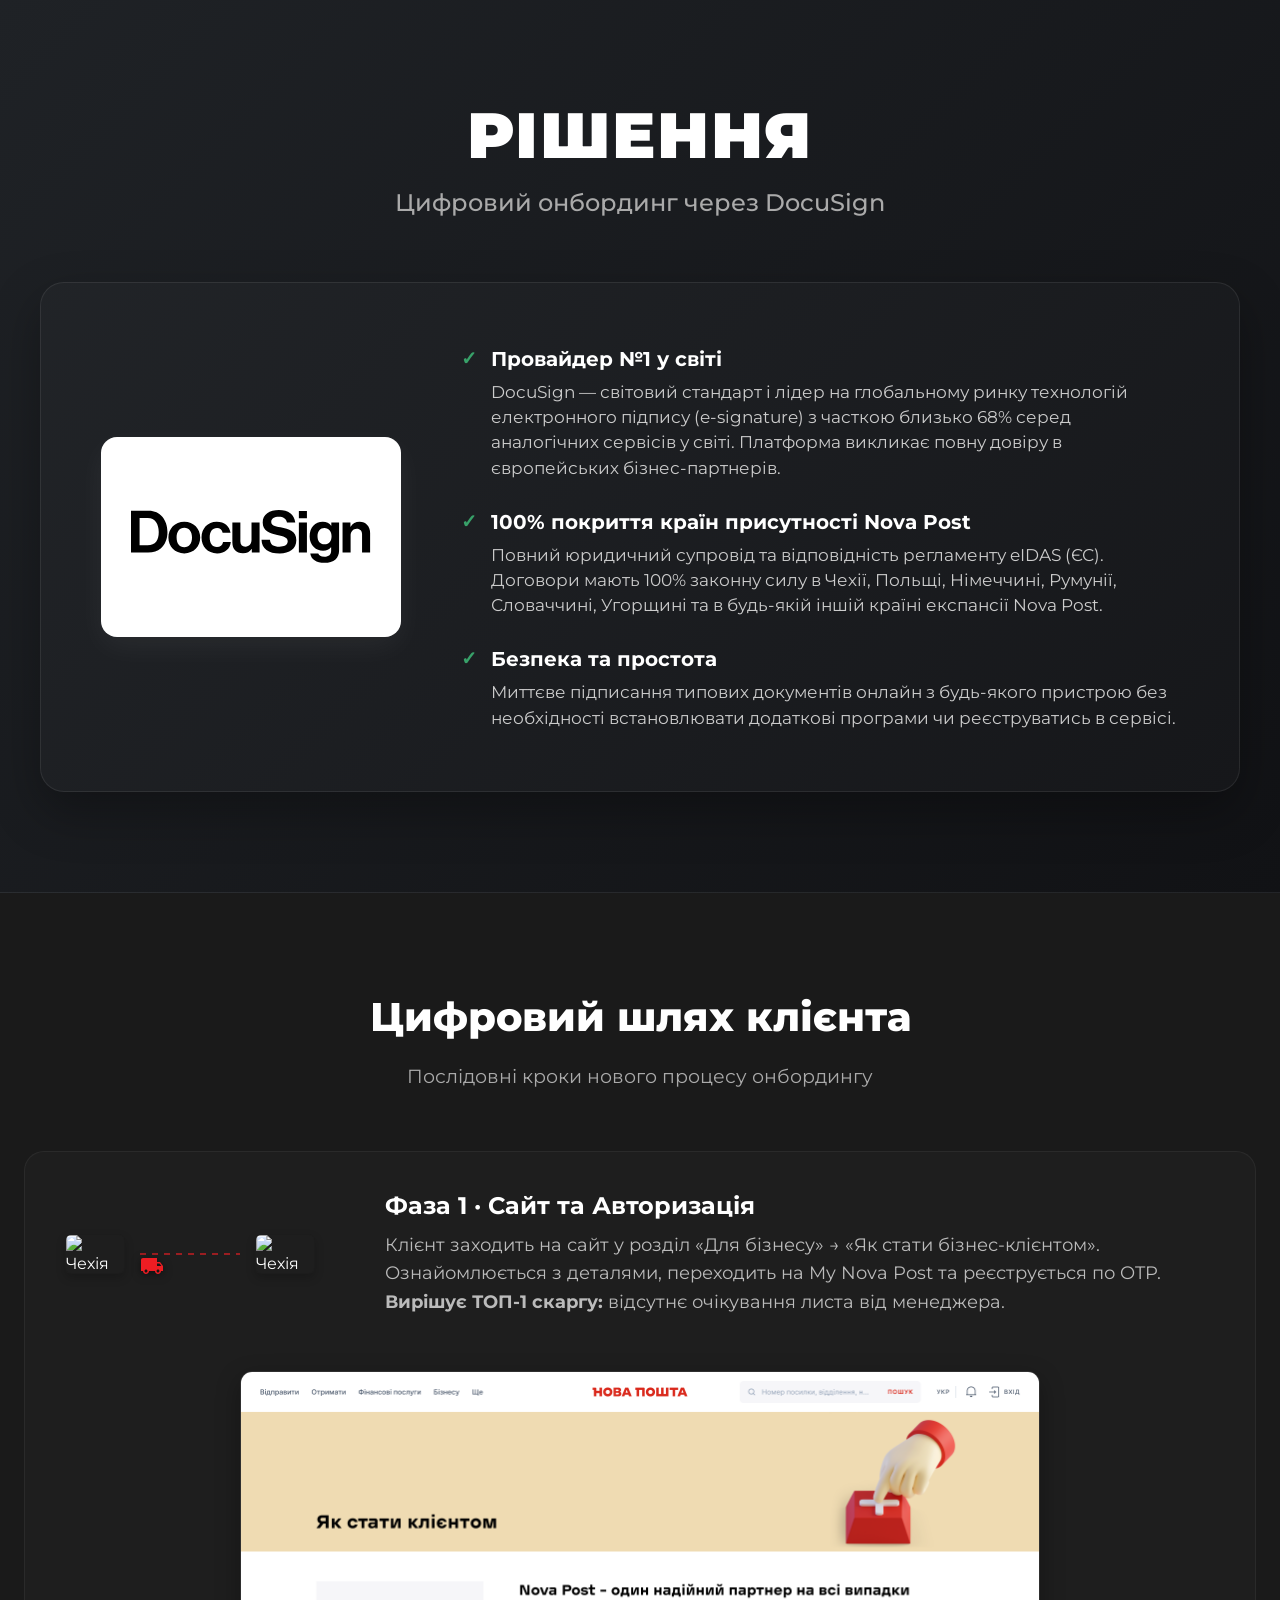
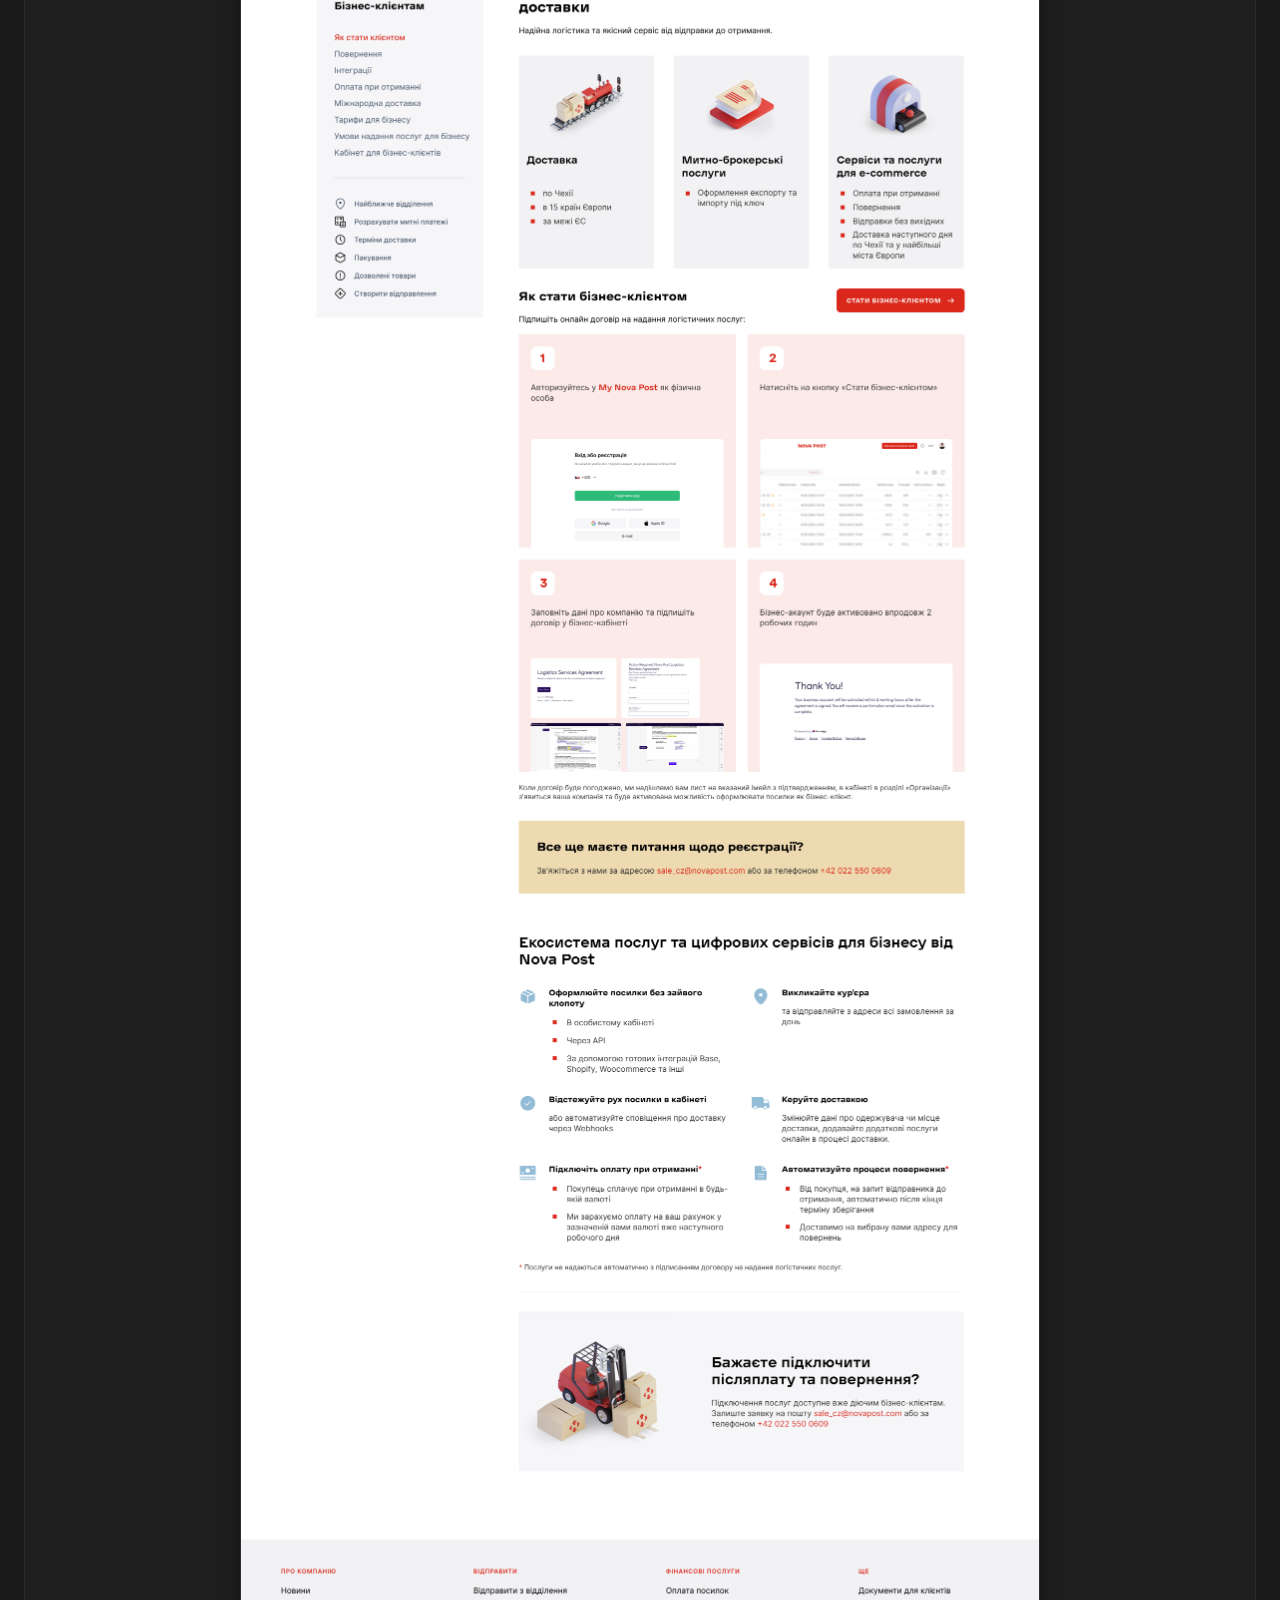
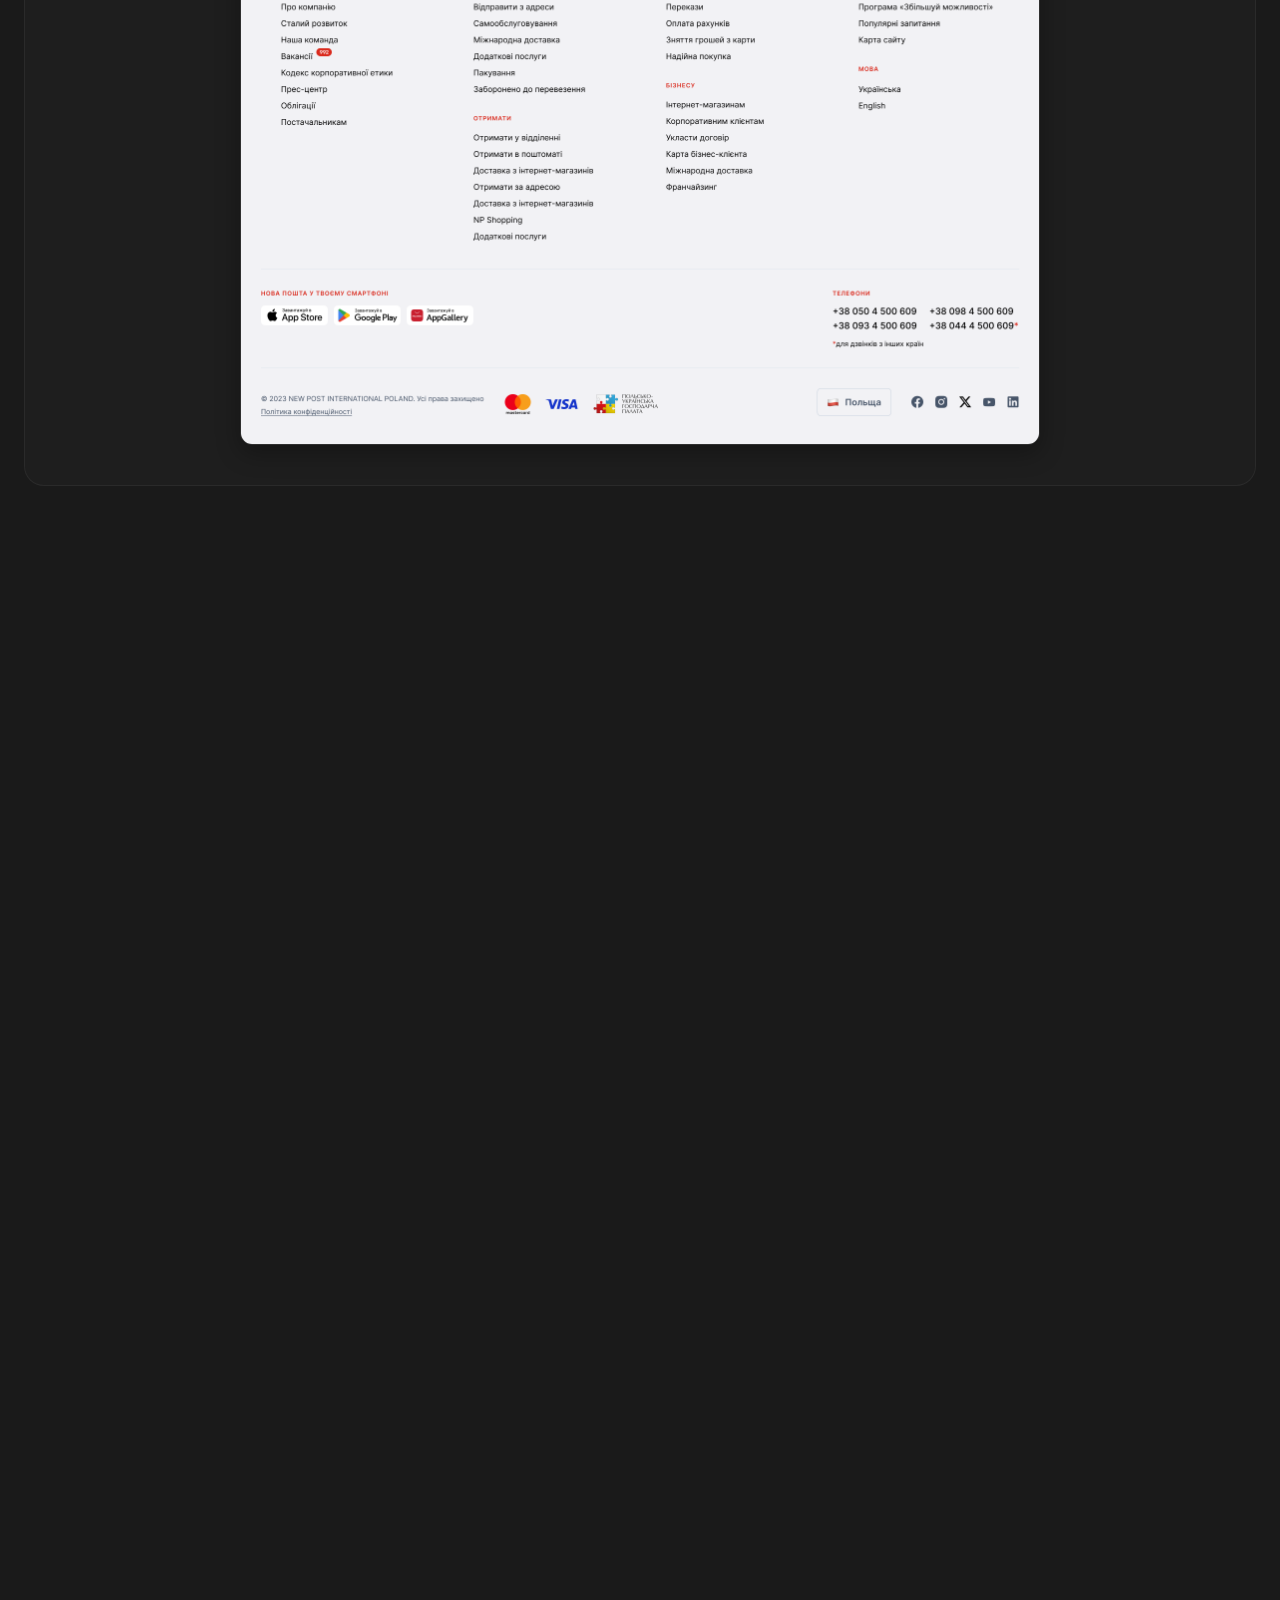
==== commit 69dd1e97: "Organically integrate customer quotes into Barriers block" ====
--- a/index.html
+++ b/index.html
@@ -121,31 +121,46 @@
                 <!-- Етап 1 -->
                 <div class="review-card pain-card scroll-fade stagger-1">
                     <div class="stars crosses" style="font-size: 1.25rem; margin-bottom: 15px;">❌ 1. Ознайомлення та запити</div>
-                    <div style="font-weight: 700; color: #1a1a1a; margin-bottom: 18px; font-size: 1.15rem; line-height: 1.3;">Брак інструкцій та нерозуміння перших кроків</div>
-                    <p class="review-text" style="margin-bottom: 12px; color: #333;">
-                        • <strong>Суть:</strong> Запити від клієнтів на оформлення контракту, тарифи та умови співпраці.
-                    </p>
-                    <p class="review-text" style="margin-bottom: 6px; color: #333; font-size: 0.95rem;">
-                        • <strong>Лог КЦ:</strong> <em>«Анастасія: хоче лаки 10 кг з Укр в Литву, треба інформування щодо бізнес контракту, вартості послуг і всіх інших нюансів»</em>
-                    </p>
-                    <p class="review-text" style="margin-bottom: 0; color: #333; font-size: 0.95rem;">
-                        • <strong>Лог КЦ:</strong> <em>«Рута: бажають договір скласти та стати бізнес клієнтом. Відправлення косметичних засобів до України»</em>
-                    </p>
+                    <div style="font-weight: 700; color: #1a1a1a; margin-bottom: 14px; font-size: 1.15rem; line-height: 1.3;">Брак інструкцій та нерозуміння перших кроків</div>
+                    <p class="review-text" style="margin-bottom: 12px; color: #333; font-size: 0.95rem;">
+                        • <strong>Суть:</strong> Клієнти губляться через відсутність чіткої покрокової інформації про необхідні документи.
+                    </p>
+                    <div style="background: #fdf2f2; border-left: 3px solid var(--np-red); padding: 10px 12px; border-radius: 6px; margin-bottom: 10px; font-size: 0.9rem; color: #444; font-style: italic;">
+                        <strong>🇨🇿 Чехія:</strong> «Зайшов на сайт, прочитав 'підписати договір'. А які конкретно документи для нашої фірми потрібні? Інформація занадто загальна. Навіть не знаю, які скани і куди слати».
+                    </div>
+                    <div style="background: #fdf2f2; border-left: 3px solid var(--np-red); padding: 10px 12px; border-radius: 6px; font-size: 0.9rem; color: #444; font-style: italic;">
+                        <strong>🇩🇪 Німеччина:</strong> «Хочу підписати контракт як юрособа, але форма в кабінеті не дає зрозуміти, хто саме має право підпису. Інструкції немає, просто поле 'дата підпису'. Це плутає».
+                    </div>
                 </div>
 
                 <!-- Етап 2 -->
                 <div class="review-card pain-card scroll-fade stagger-2">
                     <div class="stars crosses" style="font-size: 1.25rem; margin-bottom: 15px;">❌ 2. Укладання та зв'язок</div>
-                    <div style="font-weight: 700; color: #1a1a1a; margin-bottom: 18px; font-size: 1.15rem; line-height: 1.3;">Вузьке горло: затримки та відсутність зворотного зв'язку</div>
-                    <p class="review-text" style="margin-bottom: 12px; color: #333;">
-                        • <strong>Суть:</strong> Запити на договір або його поновлення зависають у менеджерів без відповіді.
-                    </p>
-                    <p class="review-text" style="margin-bottom: 6px; color: #333; font-size: 0.95rem;">
-                        • <strong>Лог КЦ:</strong> <em>«Вадім / Юля: не може достукатись до відділу бо роб з б-кл»</em>
-                    </p>
-                    <p class="review-text" style="margin-bottom: 0; color: #333; font-size: 0.95rem;">
-                        • <strong>Лог КЦ:</strong> <em>«Рута: запит проігноровано, вона хоче контракт!!!! поновити, бо змінили назву фірми !!»</em>
-                    </p>
+                    <div style="font-weight: 700; color: #1a1a1a; margin-bottom: 14px; font-size: 1.15rem; line-height: 1.3;">Вузьке горло: затримки та зависання запитів</div>
+                    <p class="review-text" style="margin-bottom: 12px; color: #333; font-size: 0.95rem;">
+                        • <strong>Суть:</strong> Запити вимагають ручної перевірки і тижнями зависають у менеджерів без фідбеку.
+                    </p>
+                    <div style="background: #fdf2f2; border-left: 3px solid var(--np-red); padding: 10px 12px; border-radius: 6px; margin-bottom: 10px; font-size: 0.9rem; color: #444; font-style: italic;">
+                        <strong>🇵🇱 Польща:</strong> «Хотіли укласти угоду ще минулого місяця. Подзвонив у відділ продажів, пообіцяли скинути умову на пошту, але досі нічого немає. На дзвінки не відповідають, це паралізує роботу».
+                    </div>
+                    <div style="background: #fdf2f2; border-left: 3px solid var(--np-red); padding: 10px 12px; border-radius: 6px; font-size: 0.9rem; color: #444; font-style: italic;">
+                        <strong>🇱🇻 Латвія:</strong> «Надіслав усі документи менеджеру на фідбек. Минув тиждень — тиша. У мене посилки горять, а я не можу договір підписати».
+                    </div>
+                </div>
+
+                <!-- Етап 3 -->
+                <div class="review-card pain-card scroll-fade stagger-3">
+                    <div class="stars crosses" style="font-size: 1.25rem; margin-bottom: 15px;">❌ 3. Самостійна реєстрація</div>
+                    <div style="font-weight: 700; color: #1a1a1a; margin-bottom: 14px; font-size: 1.15rem; line-height: 1.3;">Технічні помилки при онлайн-підписанні</div>
+                    <p class="review-text" style="margin-bottom: 12px; color: #333; font-size: 0.95rem;">
+                        • <strong>Суть:</strong> Спроби клієнтів завершити оформлення онлайн перериваються збоями системи.
+                    </p>
+                    <div style="background: #fdf2f2; border-left: 3px solid var(--np-red); padding: 10px 12px; border-radius: 6px; margin-bottom: 10px; font-size: 0.9rem; color: #444; font-style: italic;">
+                        <strong>🇫🇷 Франція:</strong> «Хотів швидко все зробити онлайн в бізнес-кабінеті. Але коли намагаюся додати рахунок компанії, виникає помилка 33610033404. Не можу зареєструватися як юр особа вже 3 дні».
+                    </div>
+                    <div style="background: #fdf2f2; border-left: 3px solid var(--np-red); padding: 10px 12px; border-radius: 6px; font-size: 0.9rem; color: #444; font-style: italic;">
+                        <strong>🇪🇸 Іспанія:</strong> «Чому система видає помилку під час реєстрації як юридичної особи? Я хочу все зробити сам онлайн, але ваша форма постійно ламається на останньому кроці».
+                    </div>
                 </div>
             </div>
 
--- a/styles.css
+++ b/styles.css
@@ -294,9 +294,9 @@
 }
 .pain-grid {
   display: grid;
-  grid-template-columns: repeat(2, 1fr);
+  grid-template-columns: repeat(auto-fit, minmax(320px, 1fr));
   gap: 20px;
-  max-width: 950px;
+  max-width: 1200px;
   margin: 0 auto;
 }
 @media (max-width: 992px) {
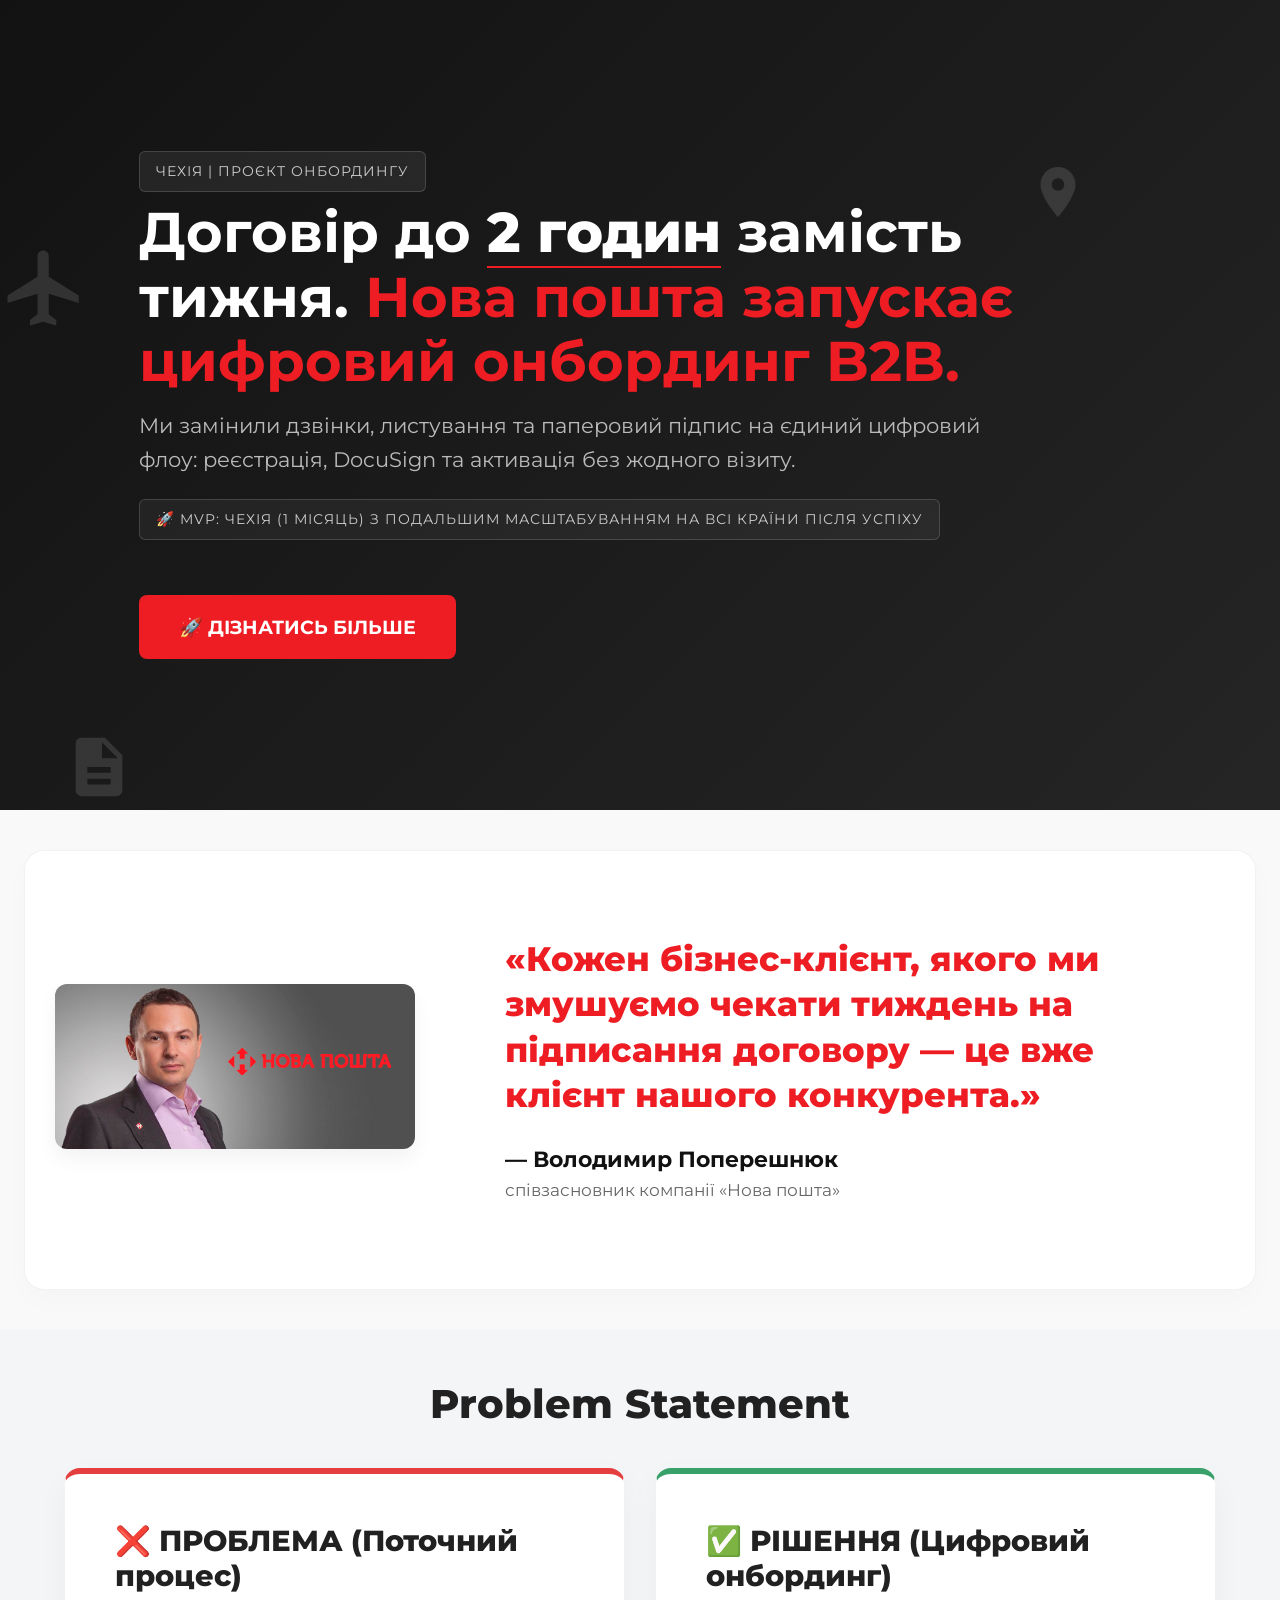
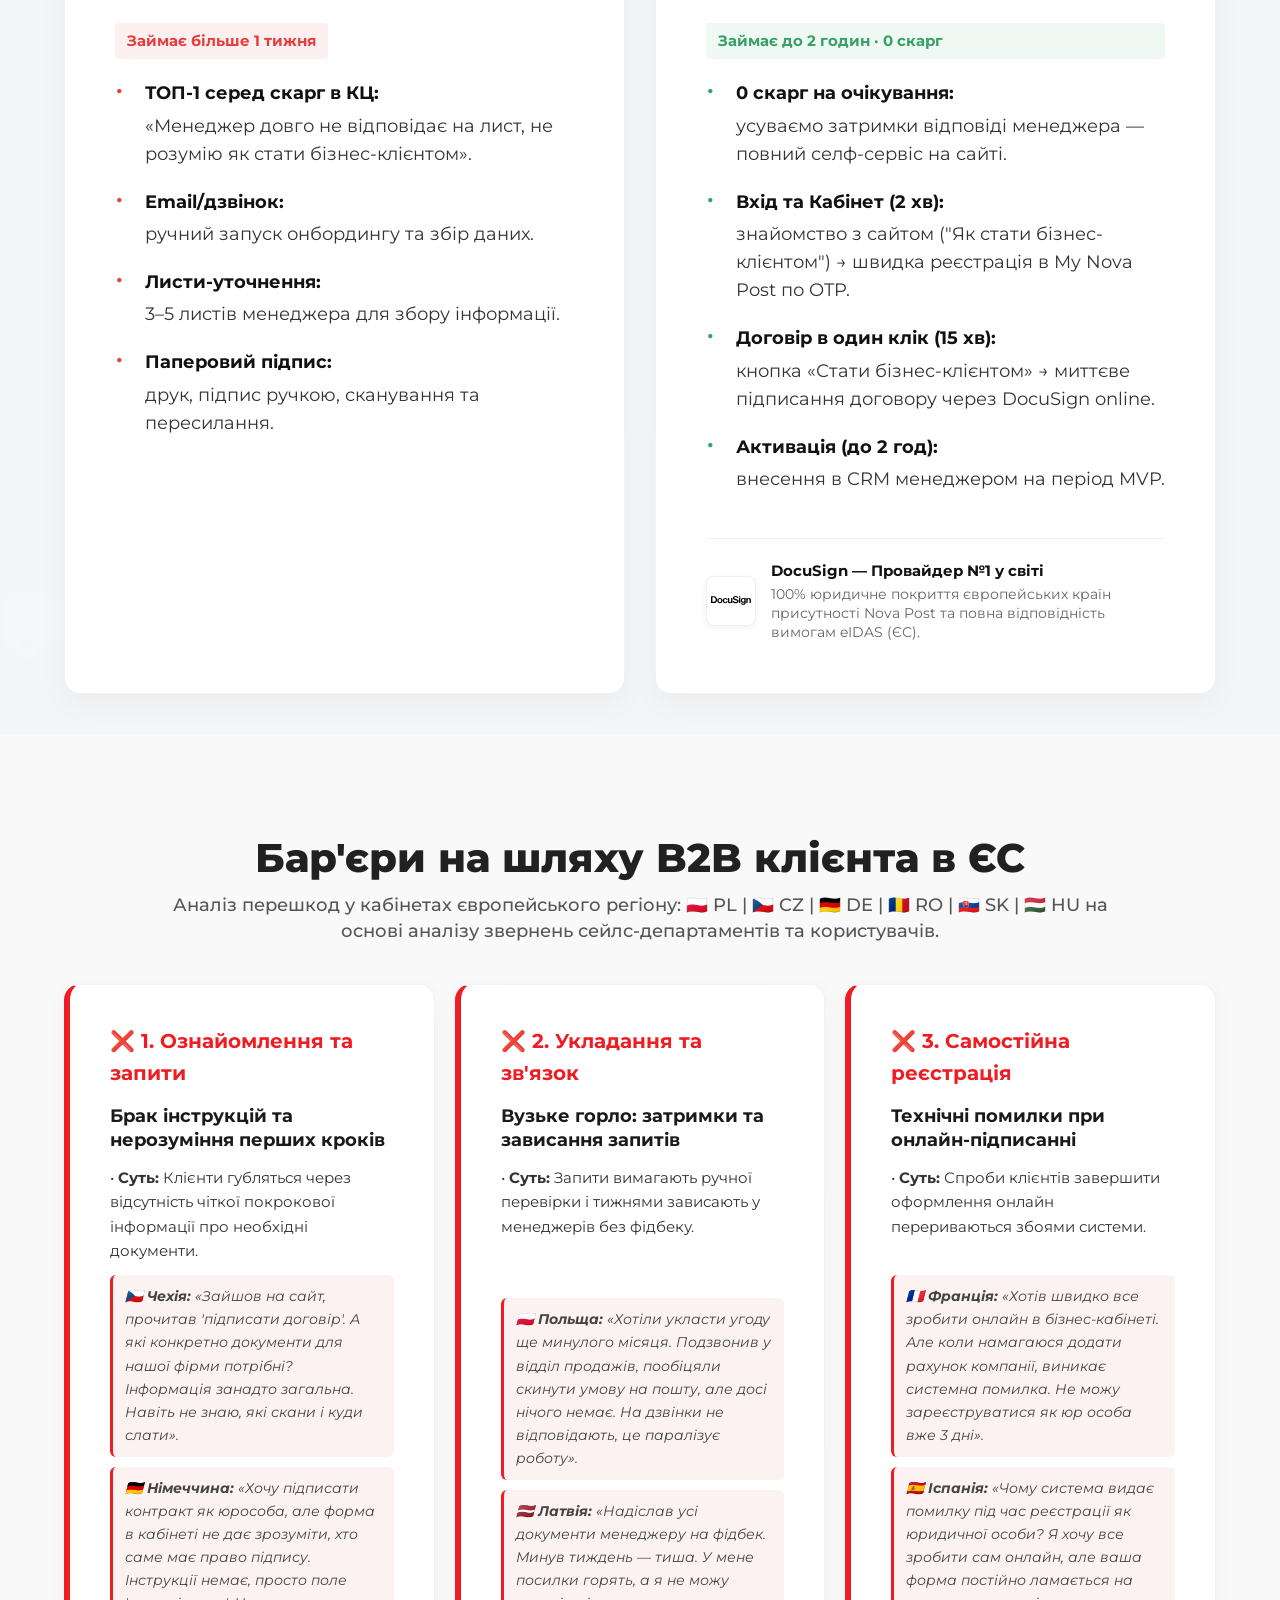
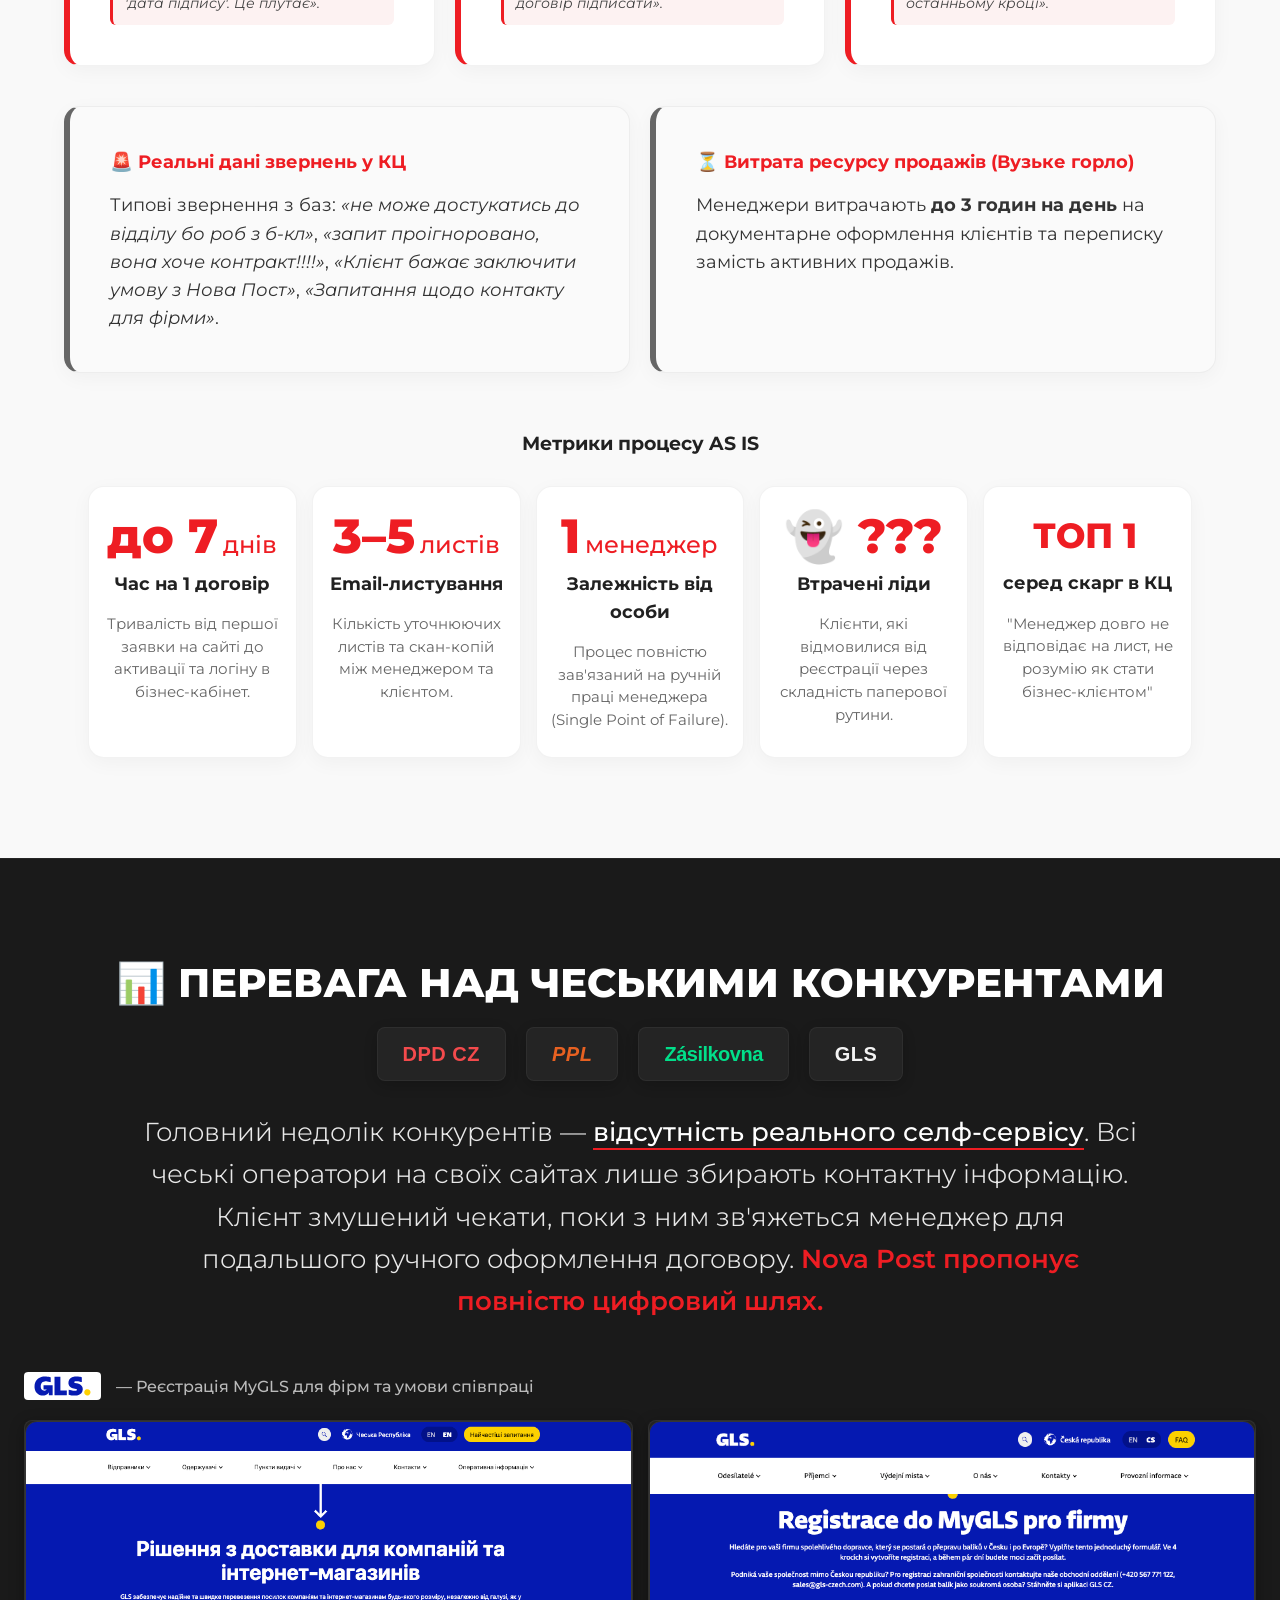
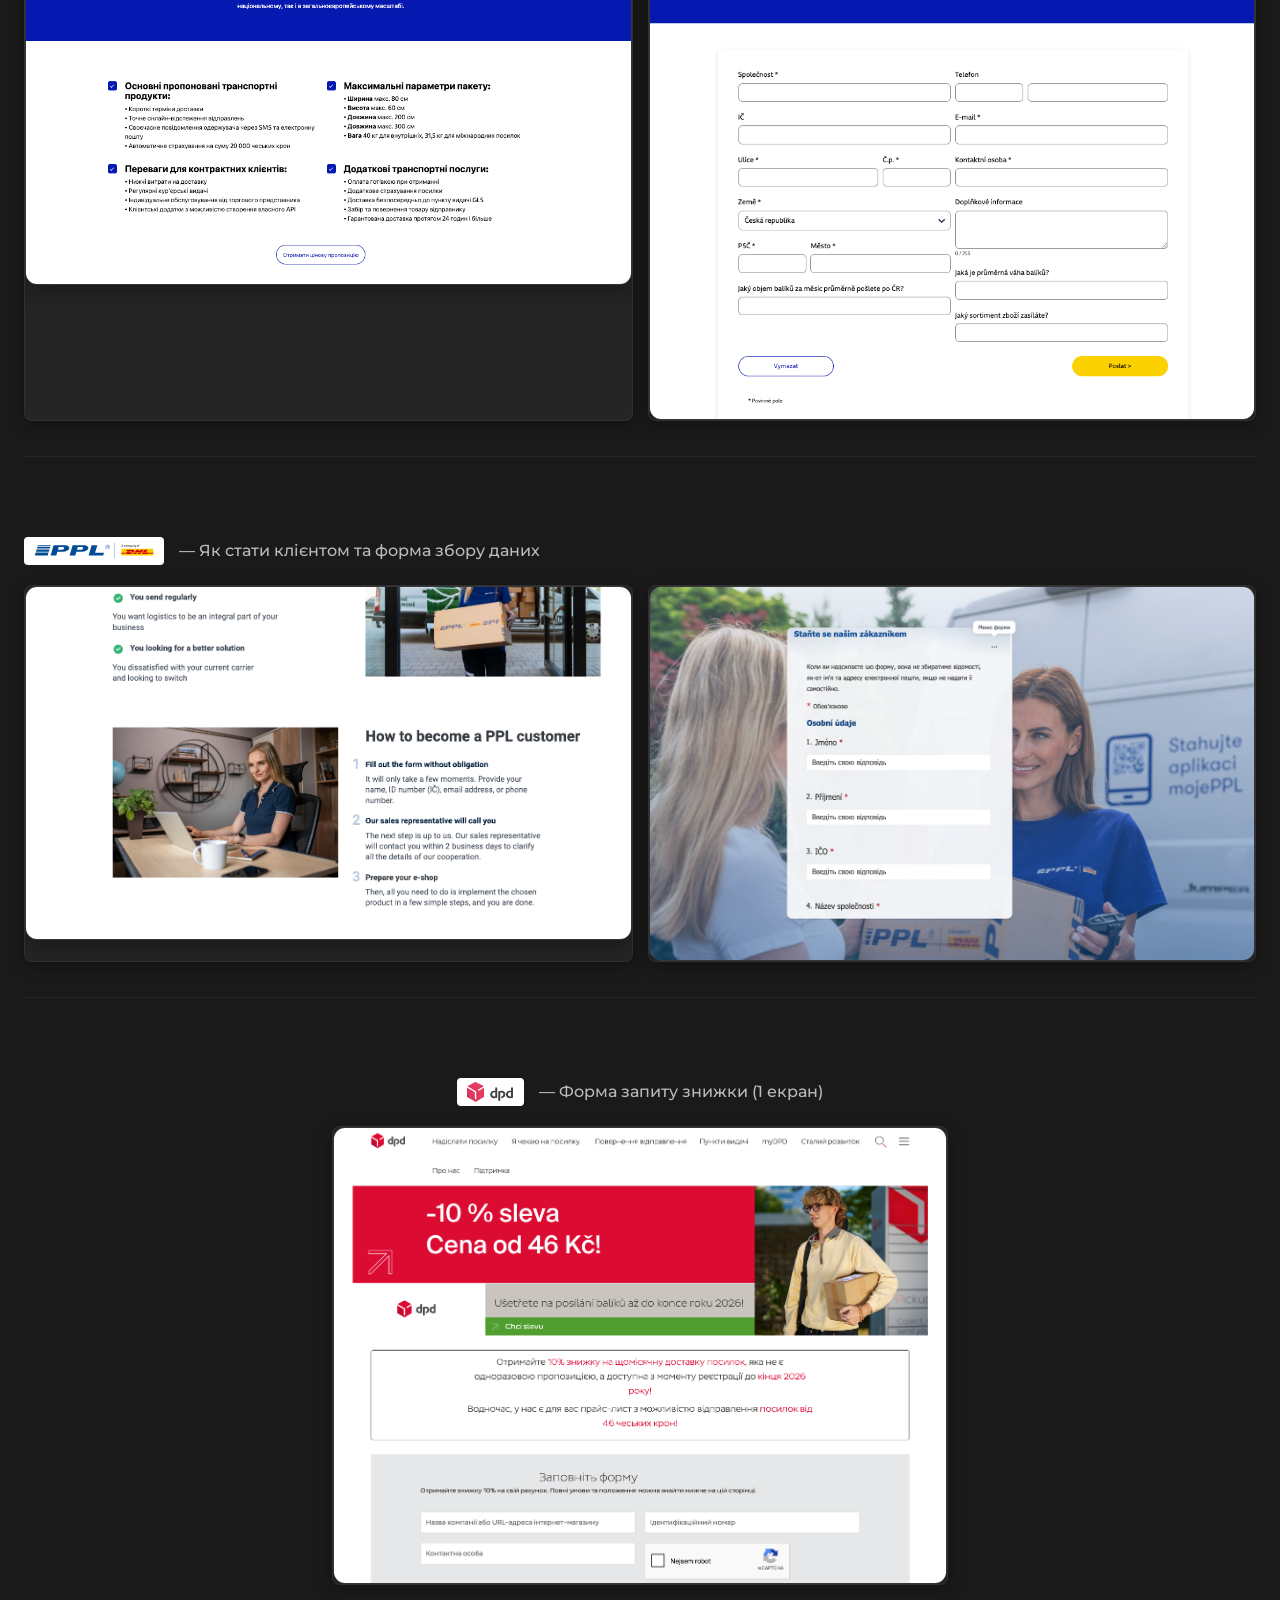
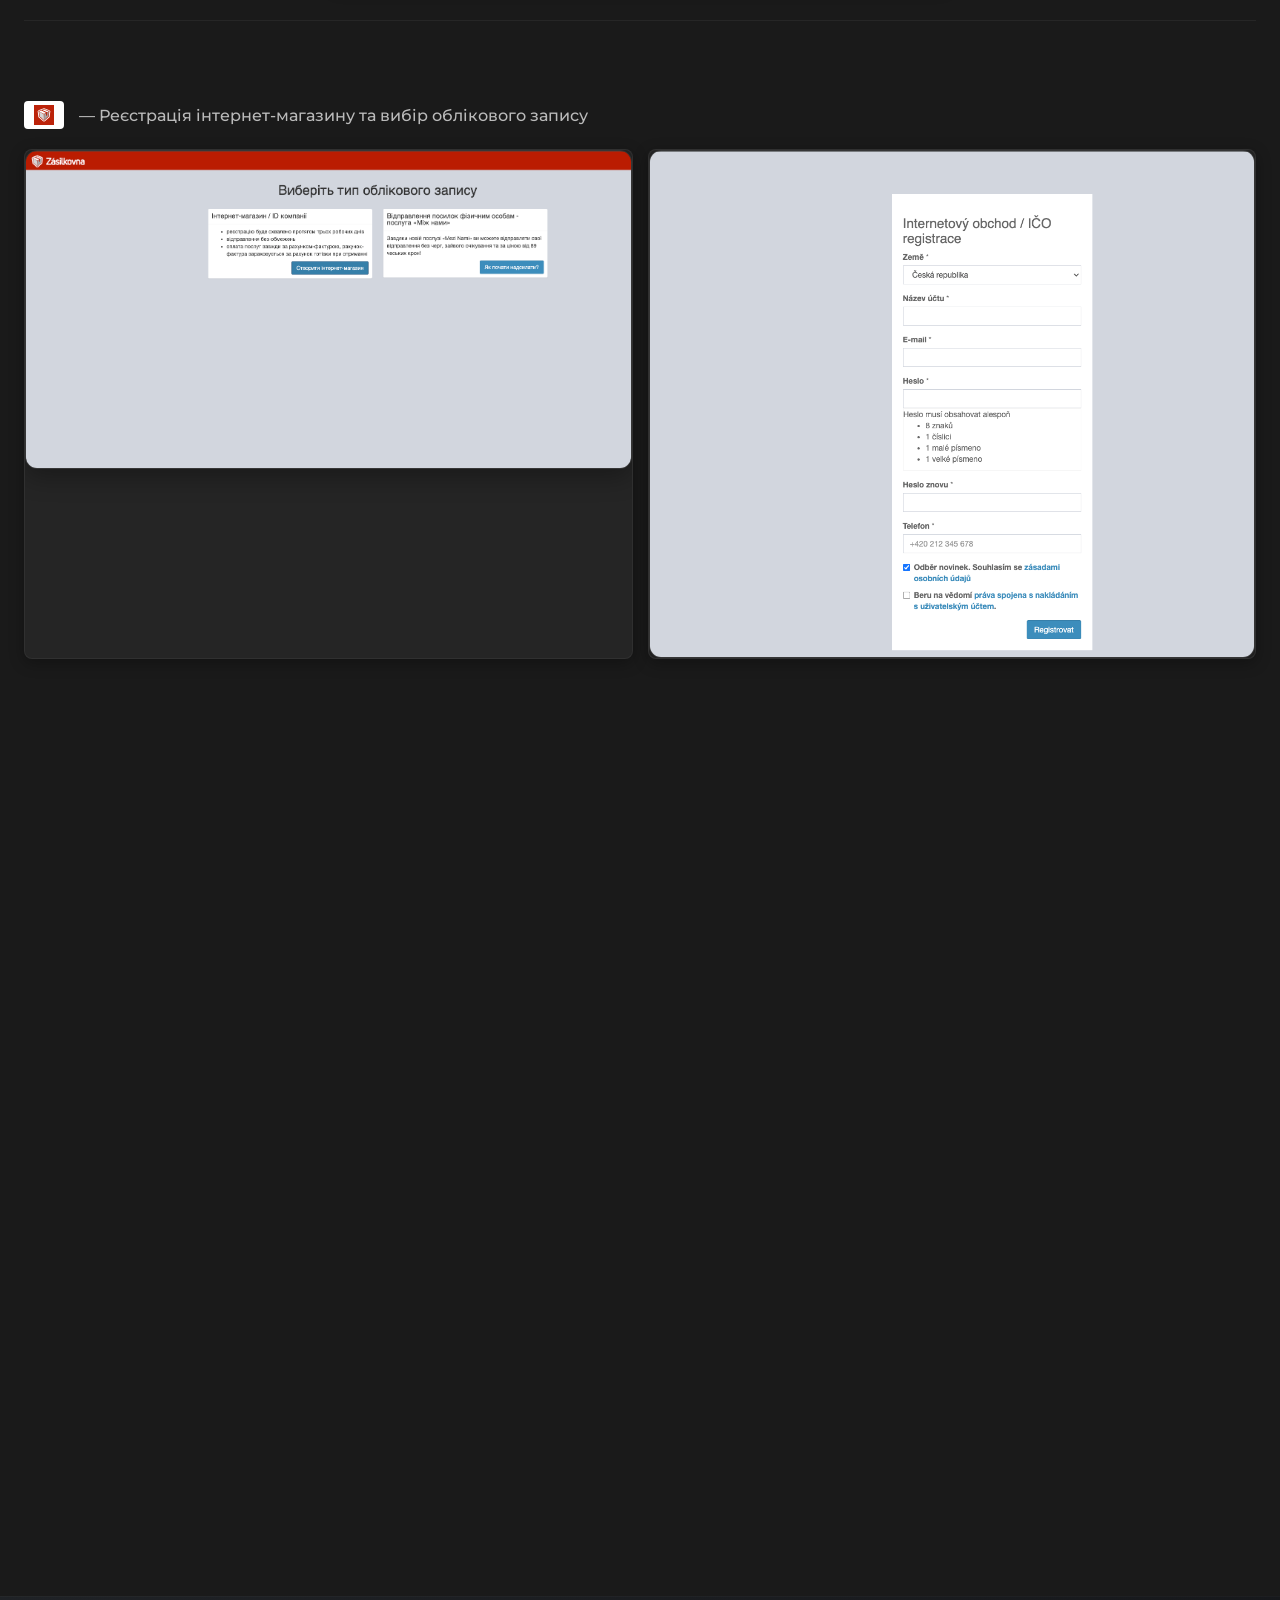
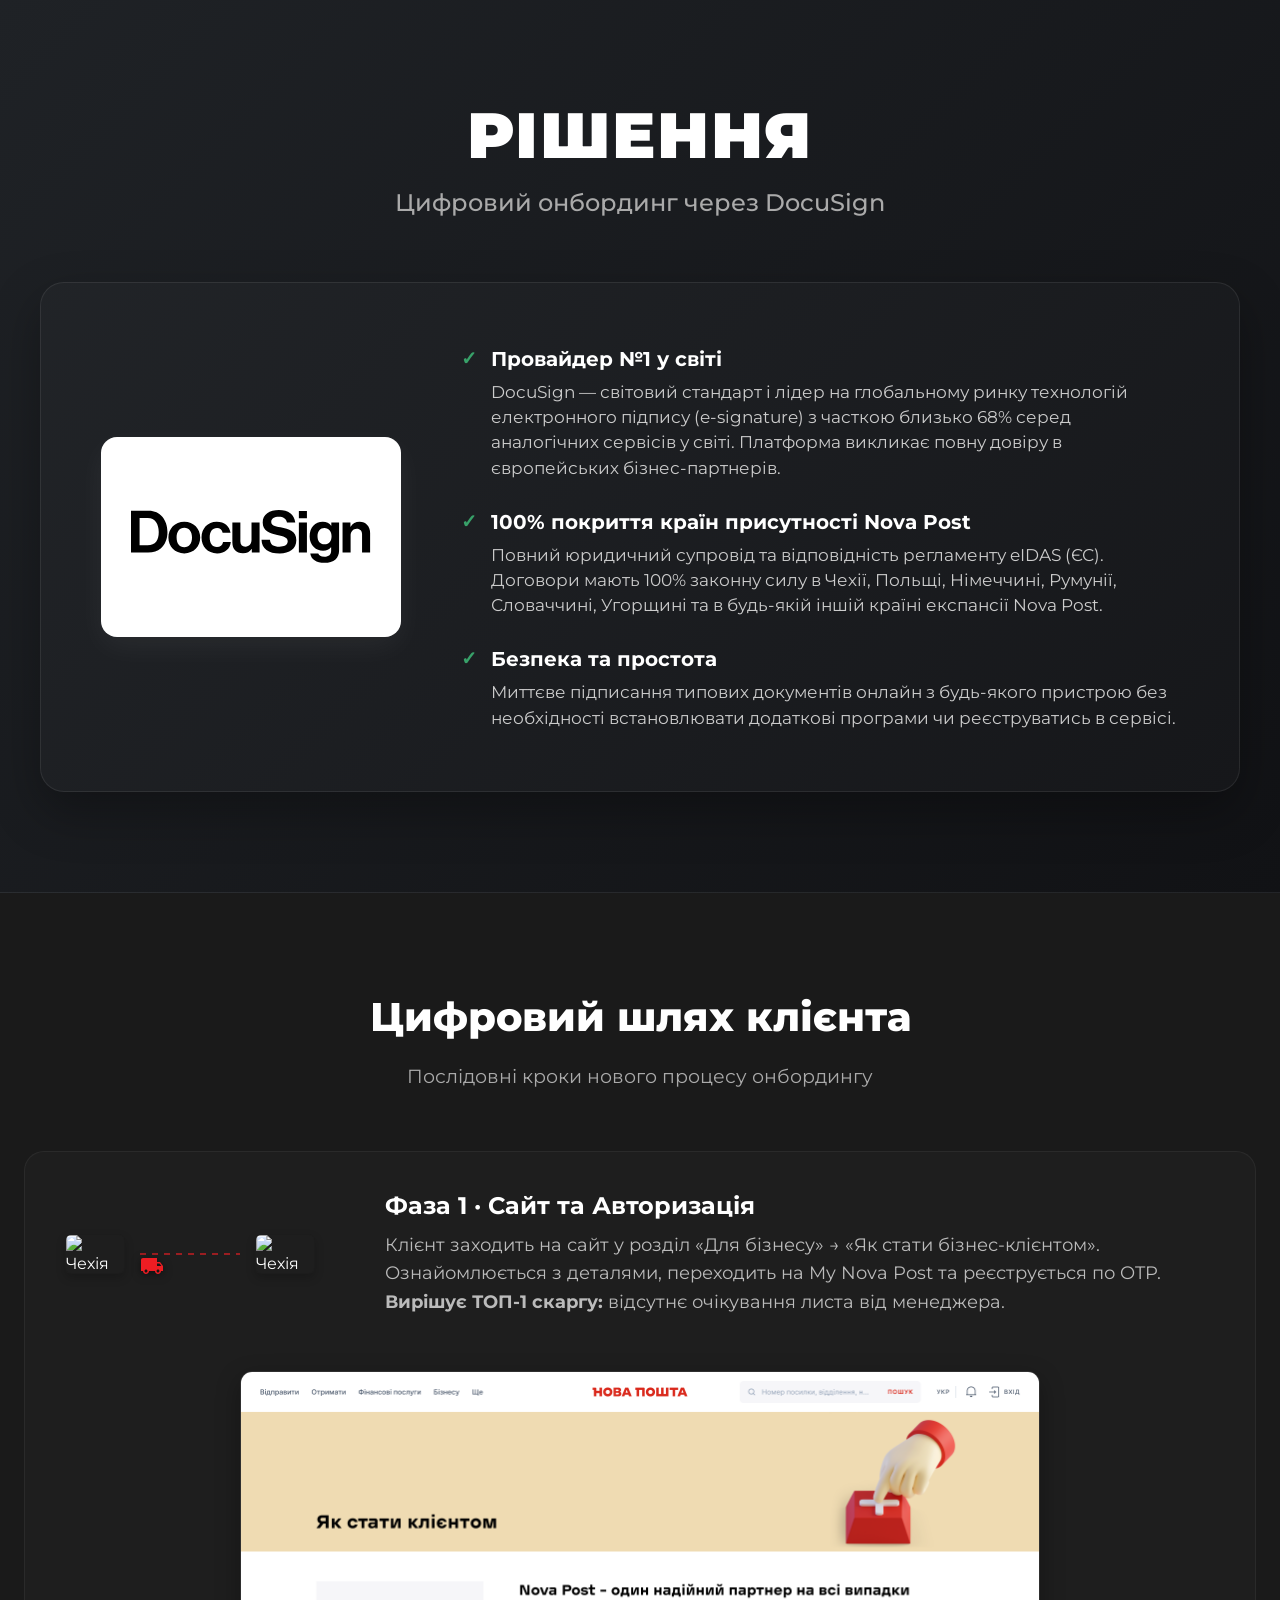
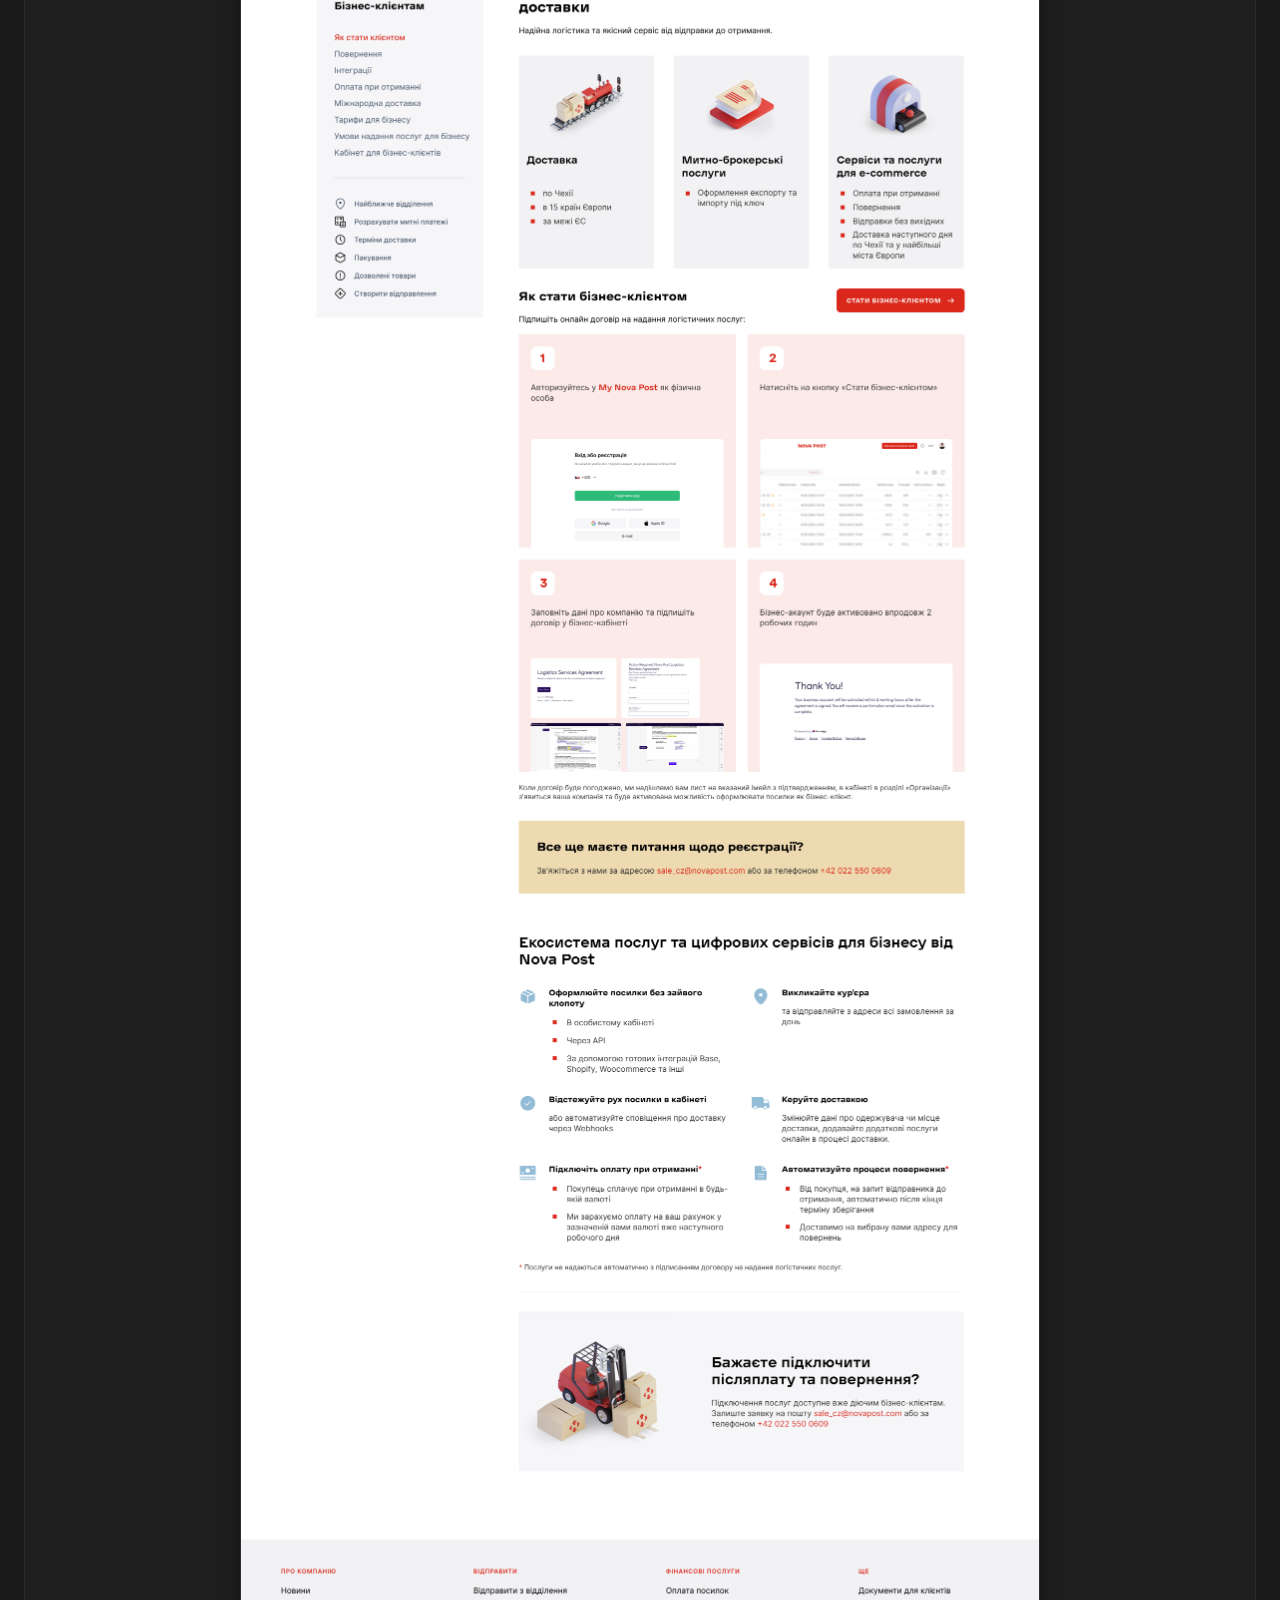
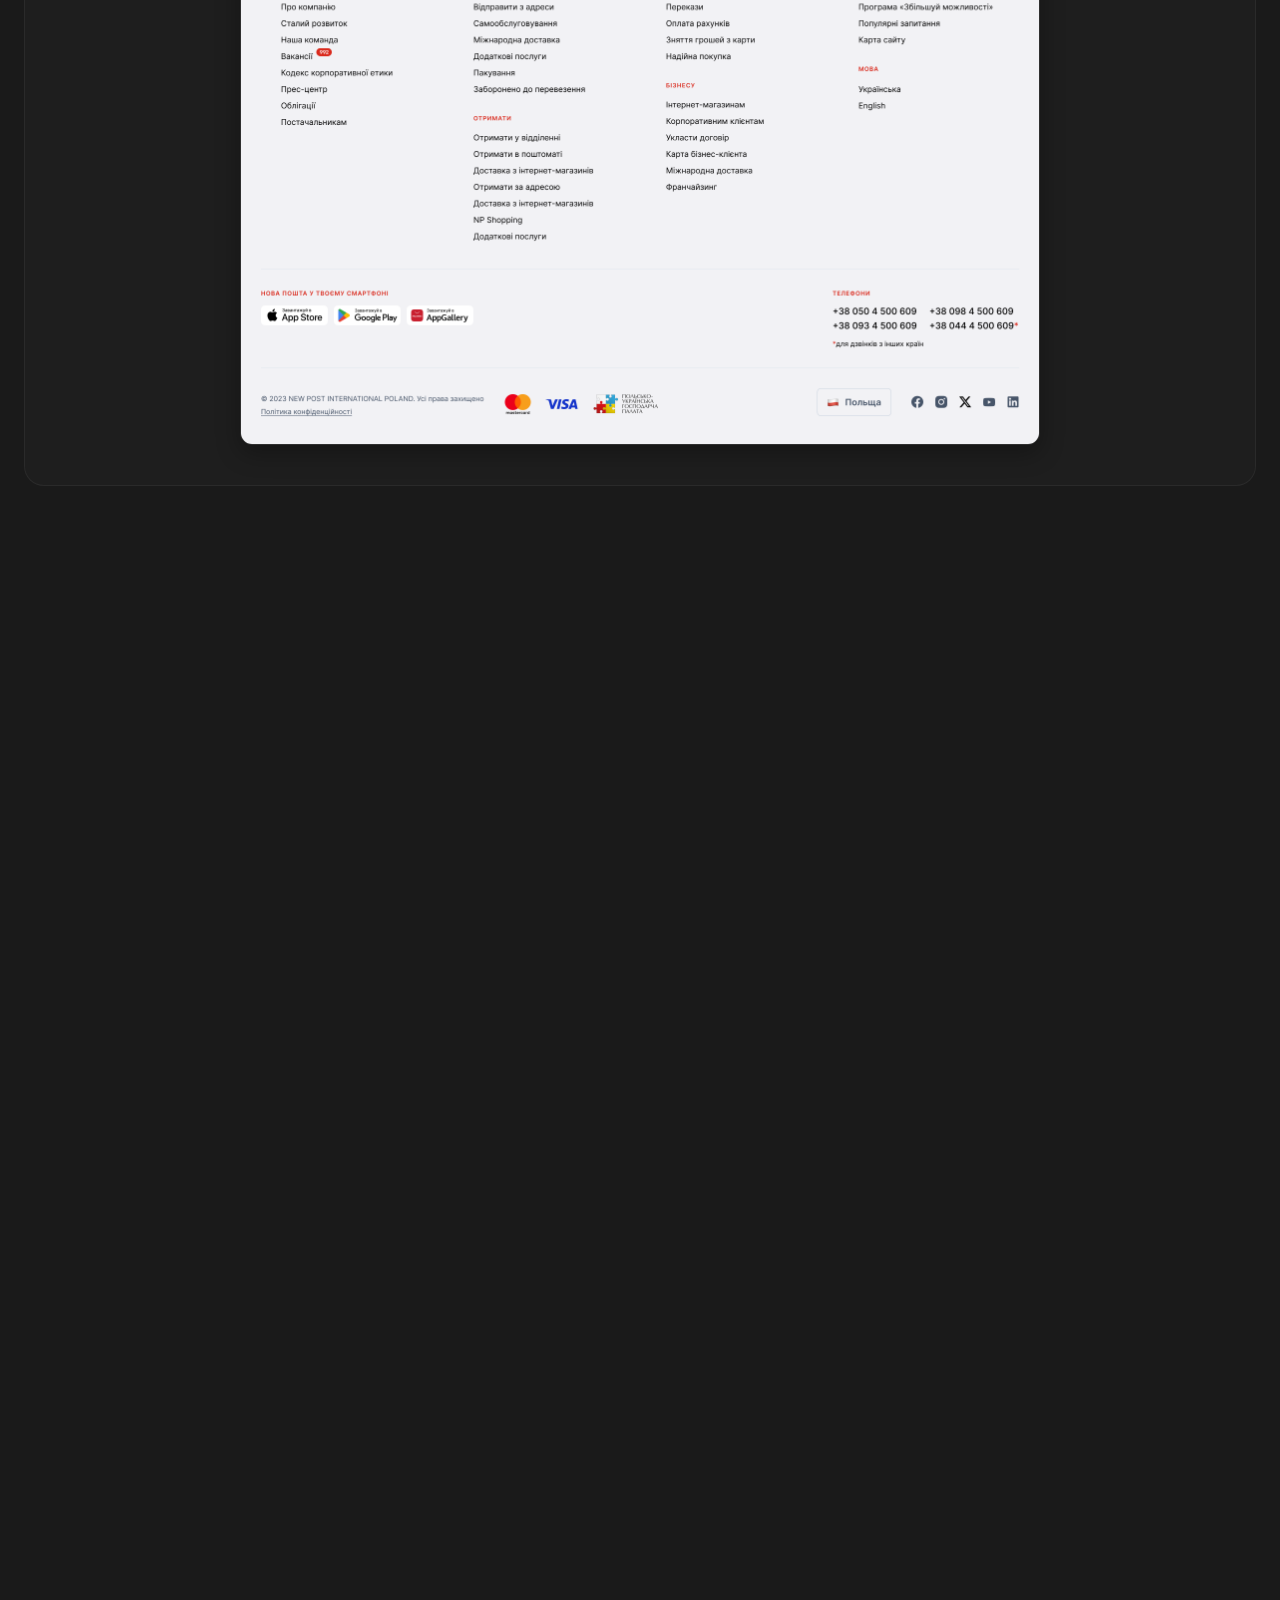
==== commit 5aa1fe24: "Remove technical error code 33610033404 from French quote" ====
--- a/index.html
+++ b/index.html
@@ -156,7 +156,7 @@
                         • <strong>Суть:</strong> Спроби клієнтів завершити оформлення онлайн перериваються збоями системи.
                     </p>
                     <div style="background: #fdf2f2; border-left: 3px solid var(--np-red); padding: 10px 12px; border-radius: 6px; margin-bottom: 10px; font-size: 0.9rem; color: #444; font-style: italic;">
-                        <strong>🇫🇷 Франція:</strong> «Хотів швидко все зробити онлайн в бізнес-кабінеті. Але коли намагаюся додати рахунок компанії, виникає помилка 33610033404. Не можу зареєструватися як юр особа вже 3 дні».
+                        <strong>🇫🇷 Франція:</strong> «Хотів швидко все зробити онлайн в бізнес-кабінеті. Але коли намагаюся додати рахунок компанії, виникає системна помилка. Не можу зареєструватися як юр особа вже 3 дні».
                     </div>
                     <div style="background: #fdf2f2; border-left: 3px solid var(--np-red); padding: 10px 12px; border-radius: 6px; font-size: 0.9rem; color: #444; font-style: italic;">
                         <strong>🇪🇸 Іспанія:</strong> «Чому система видає помилку під час реєстрації як юридичної особи? Я хочу все зробити сам онлайн, але ваша форма постійно ламається на останньому кроці».
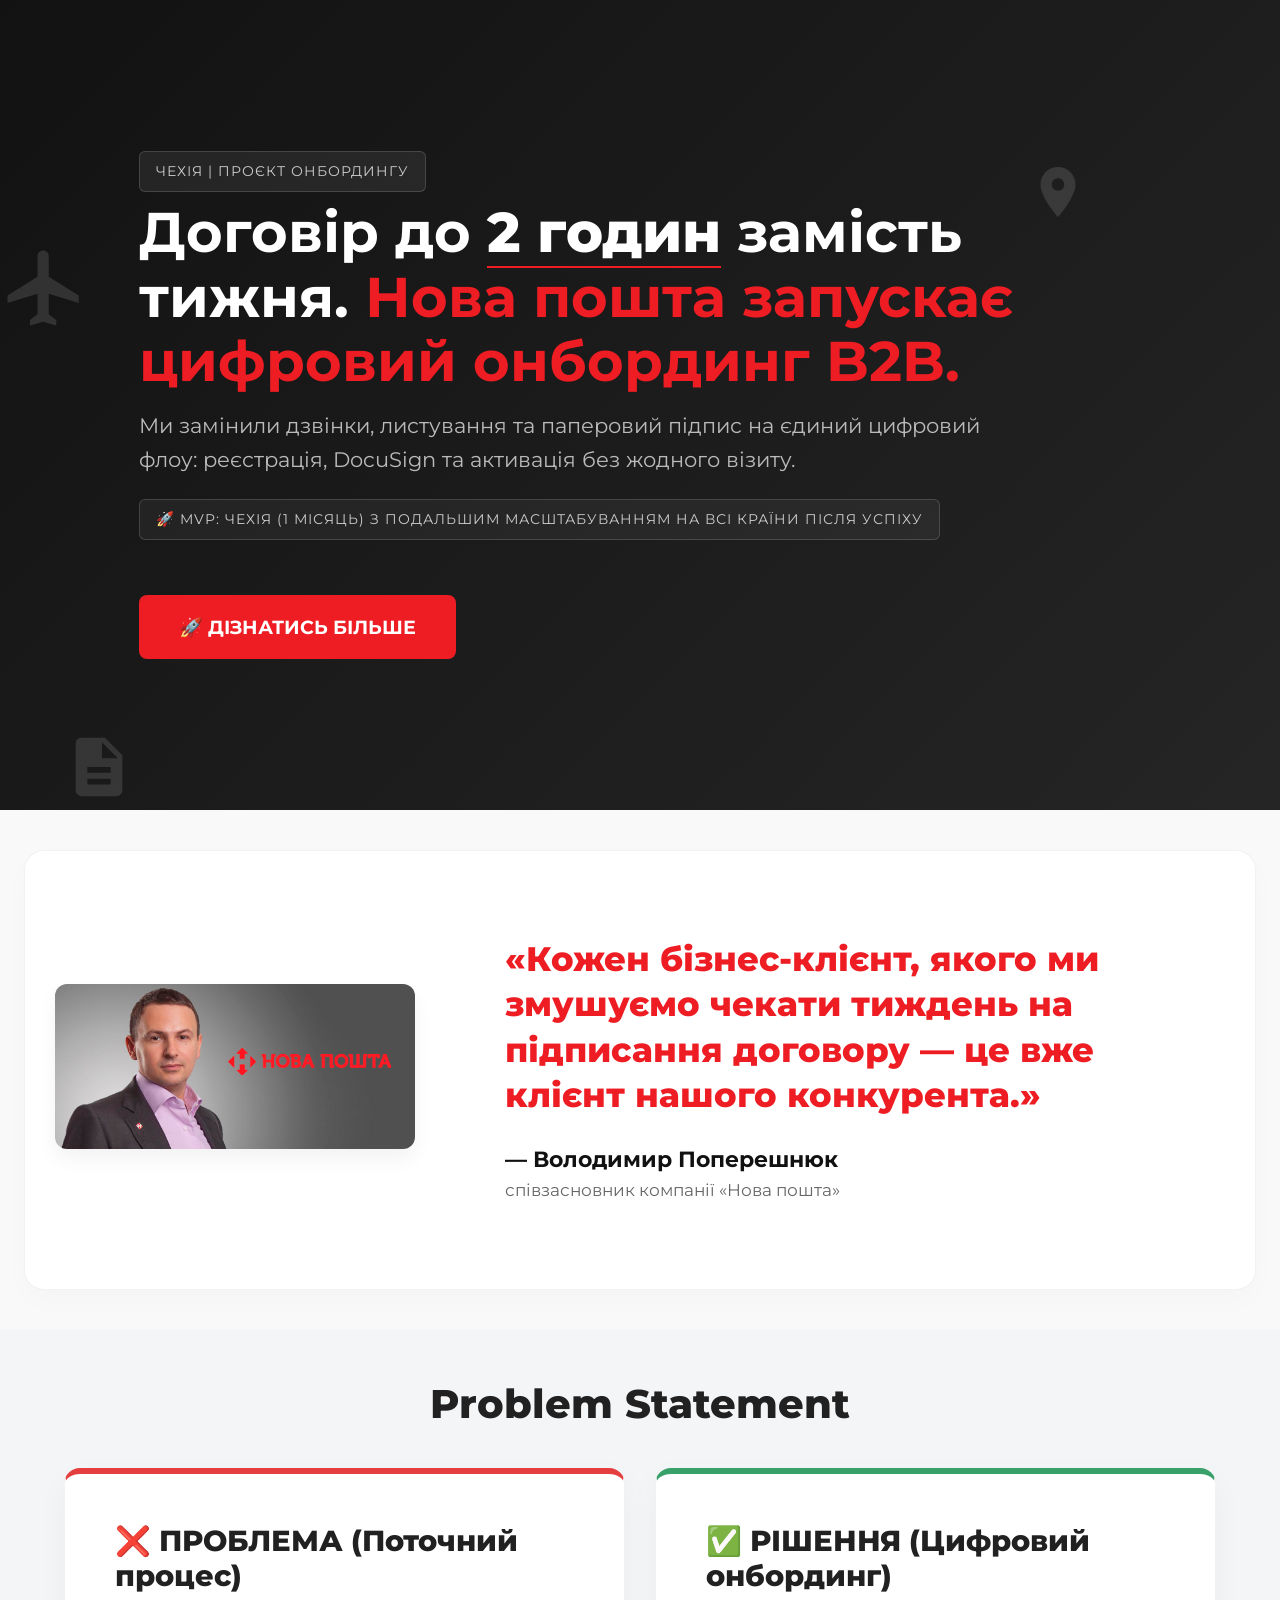
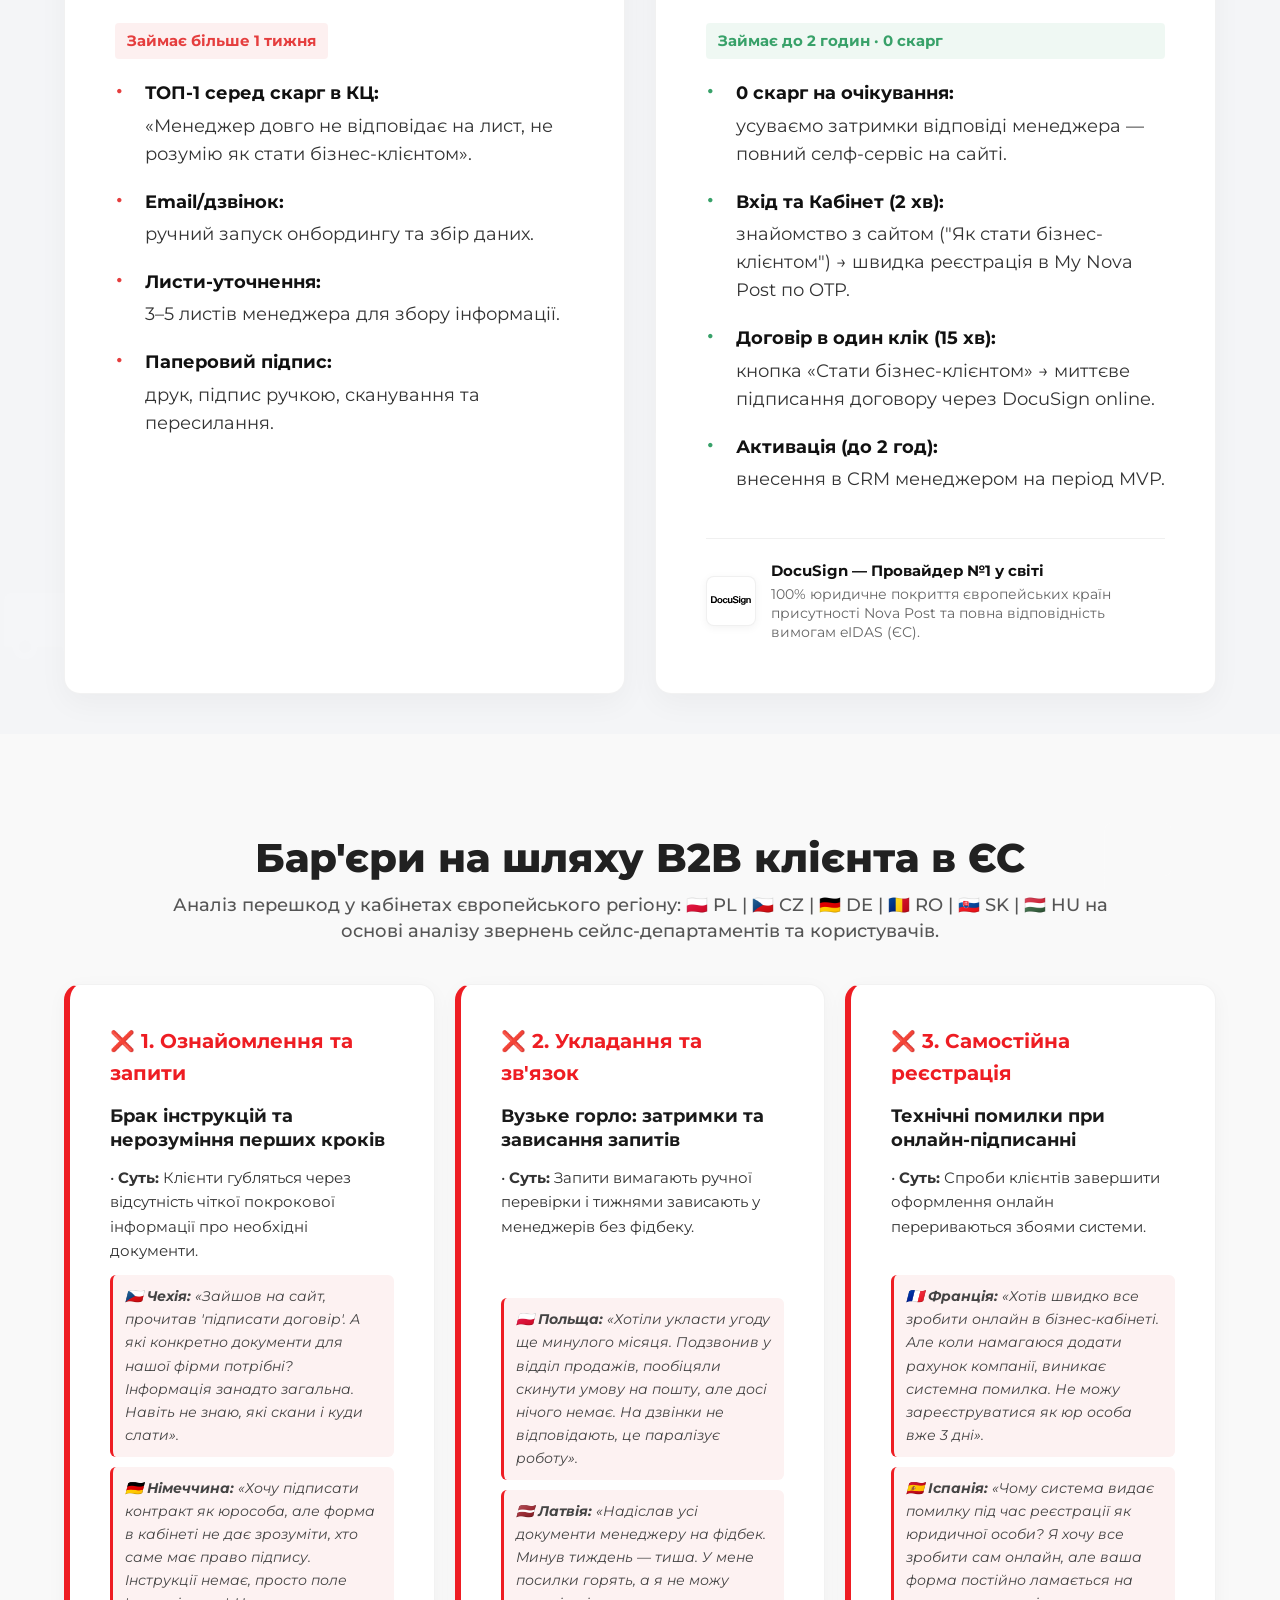
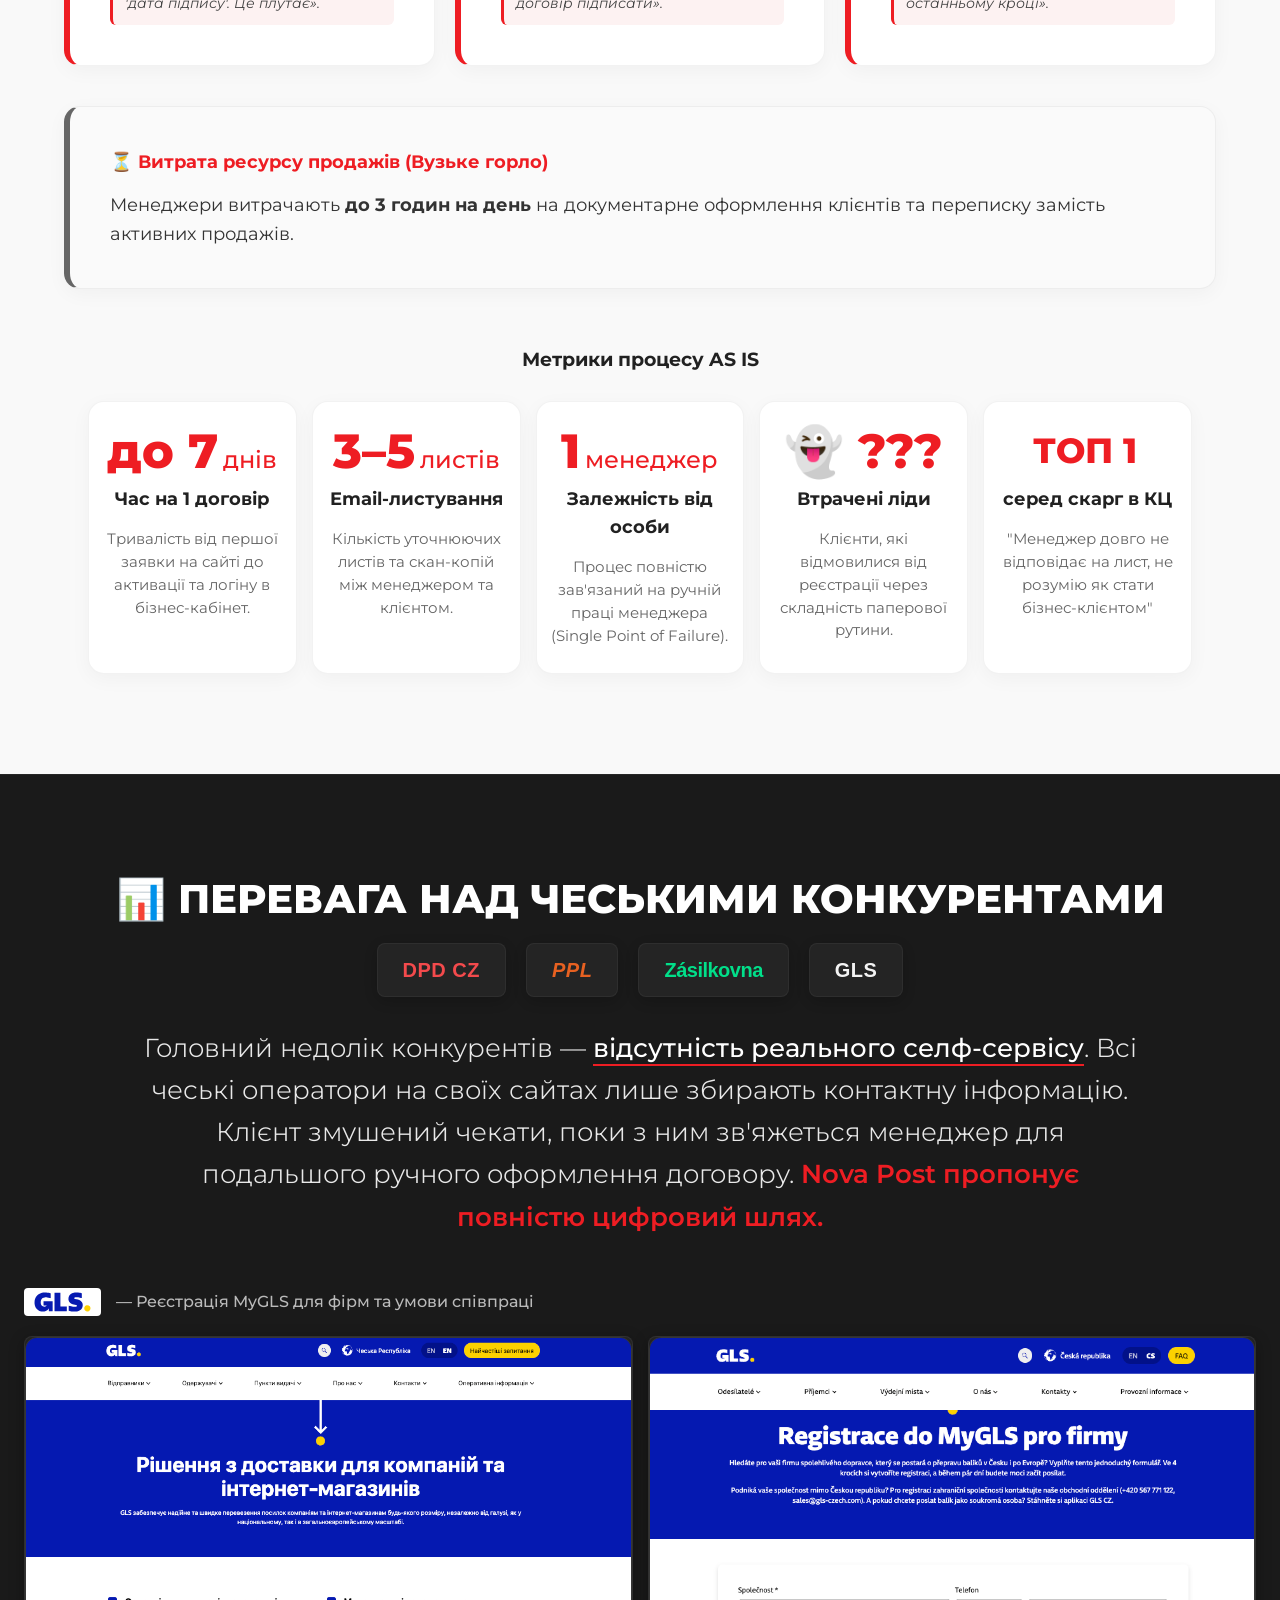
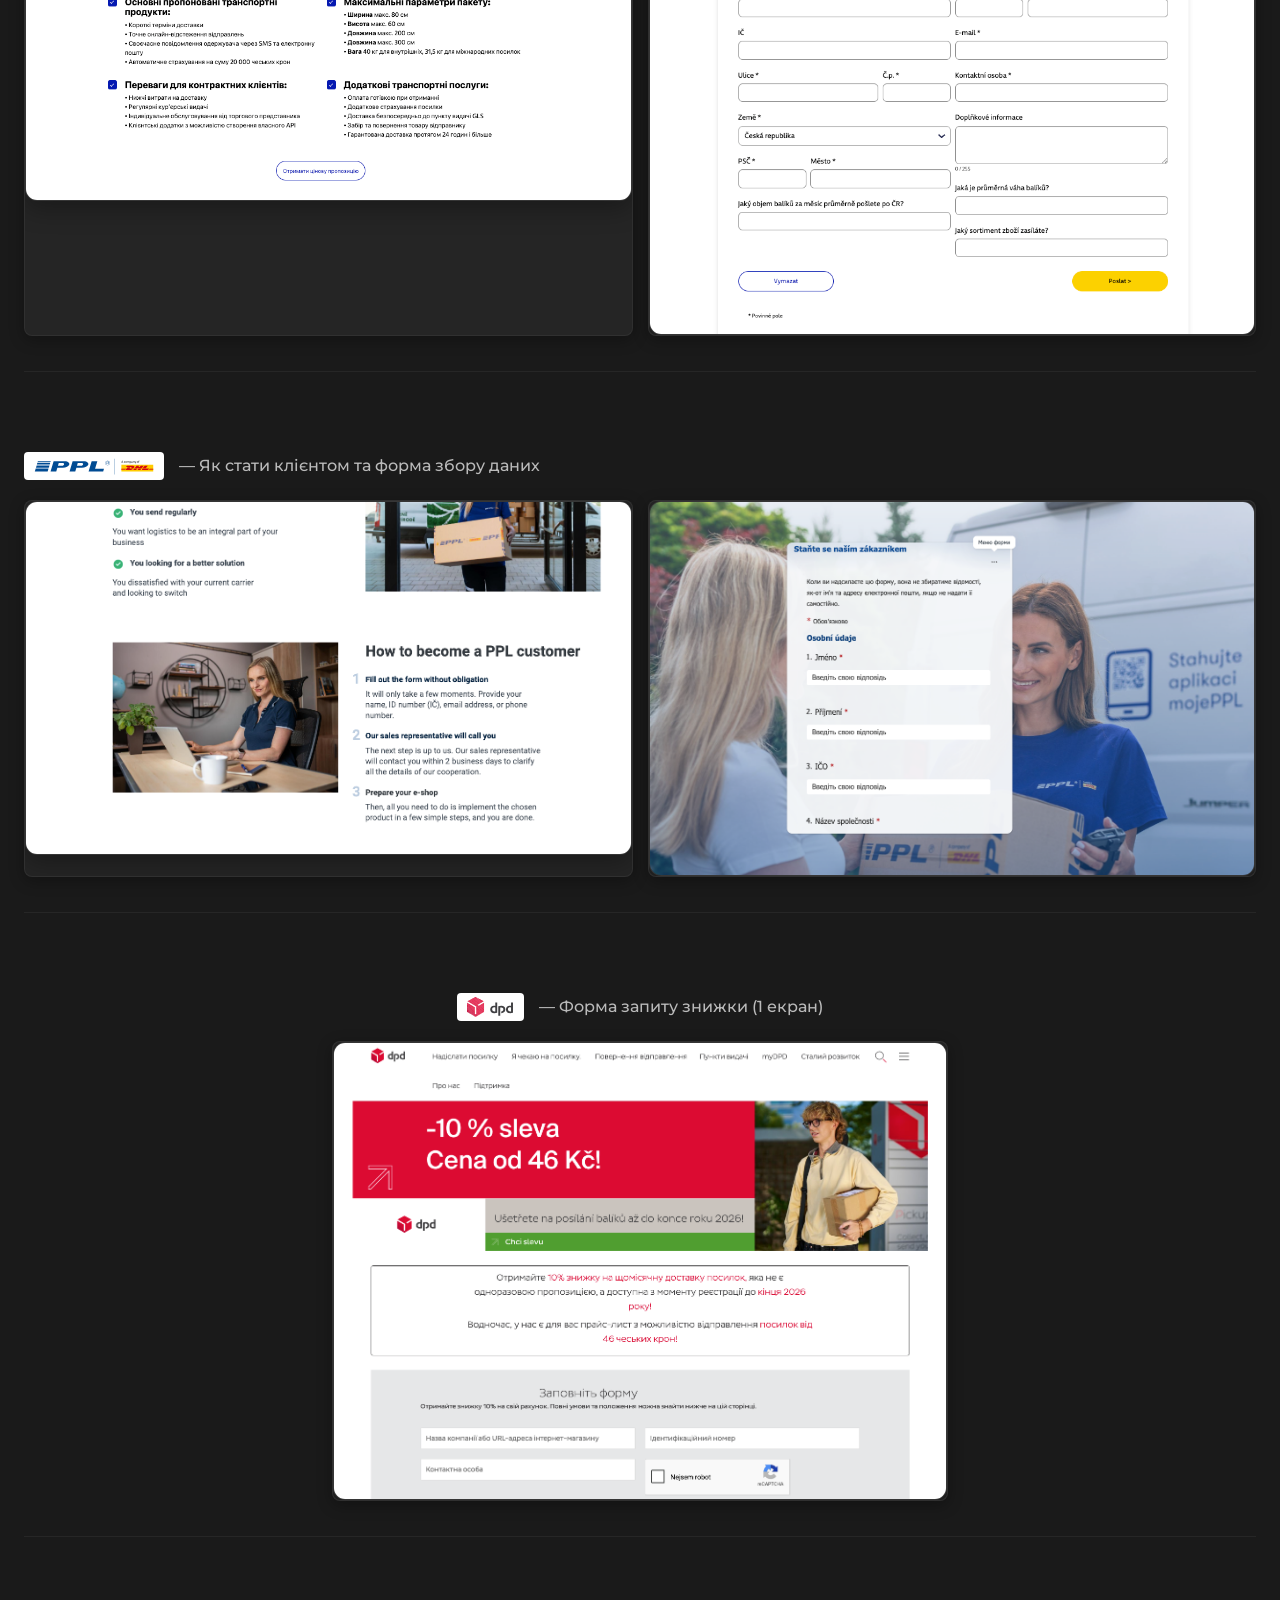
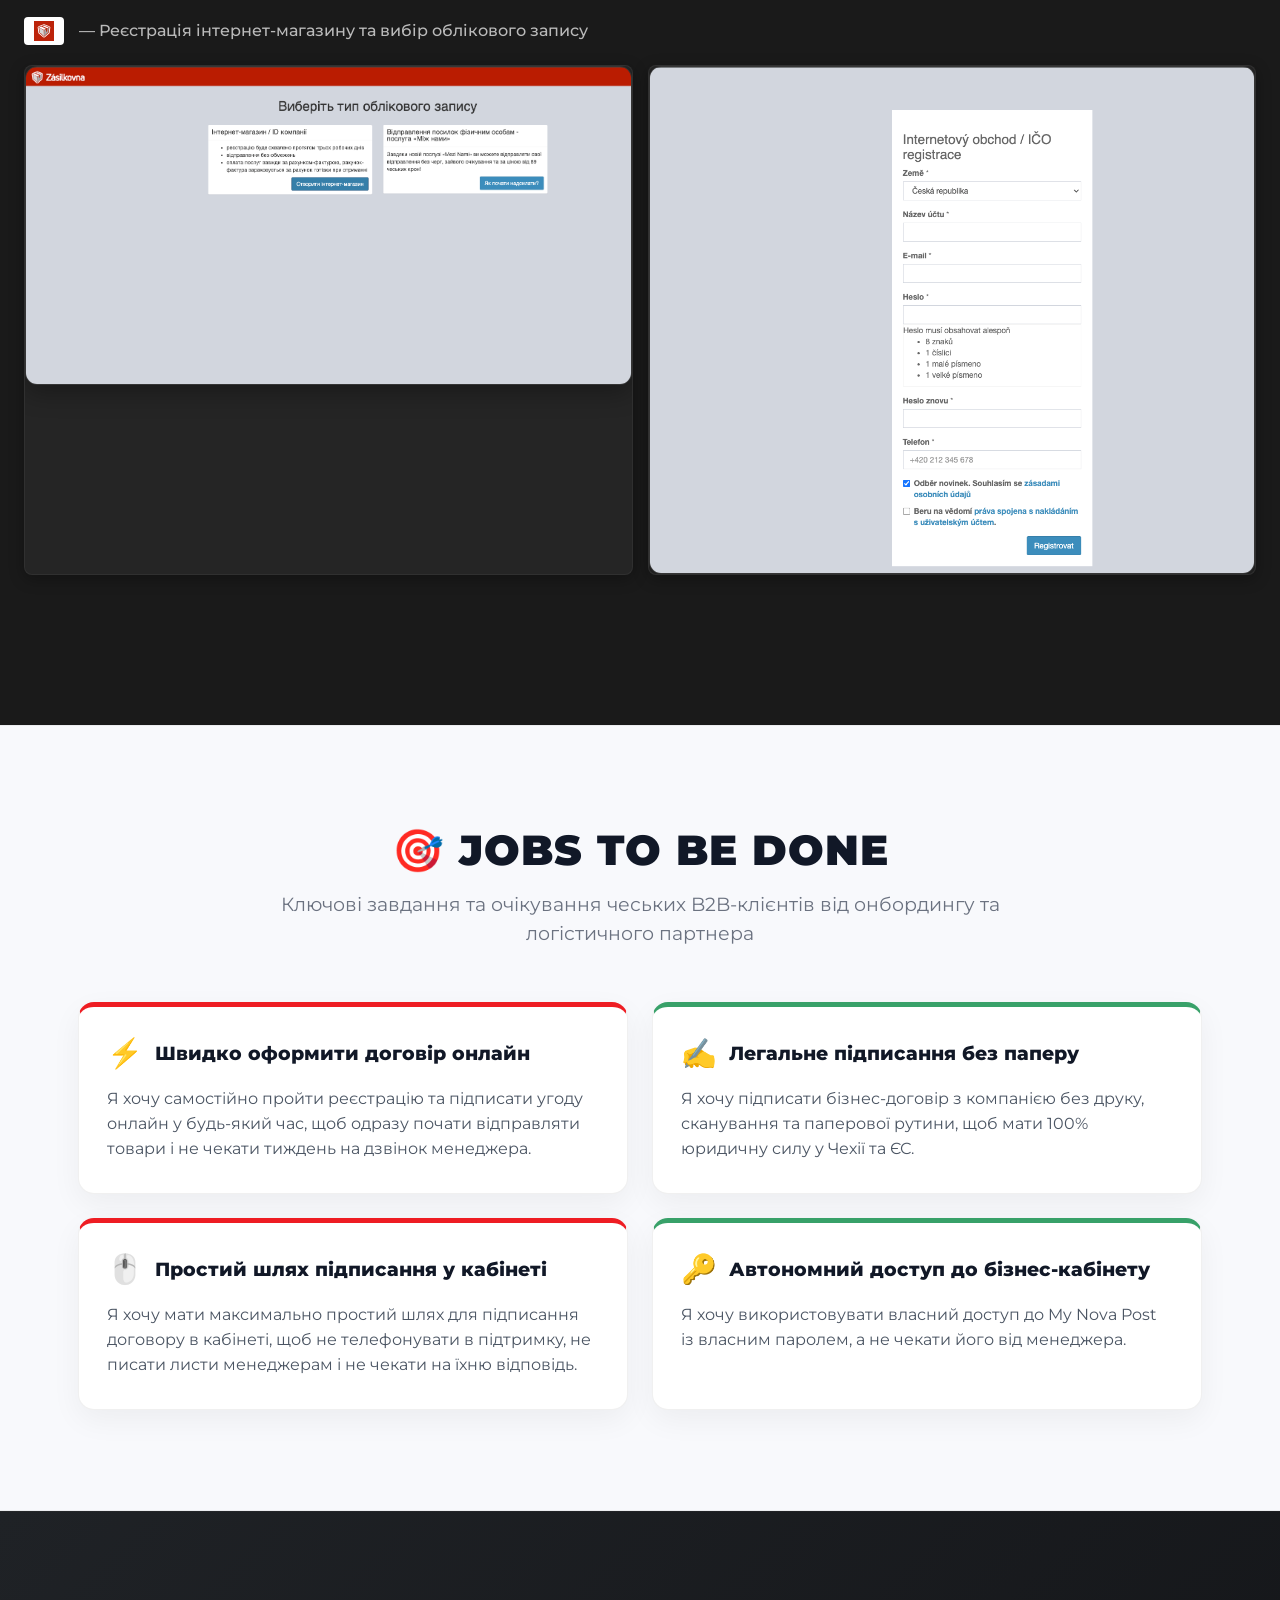
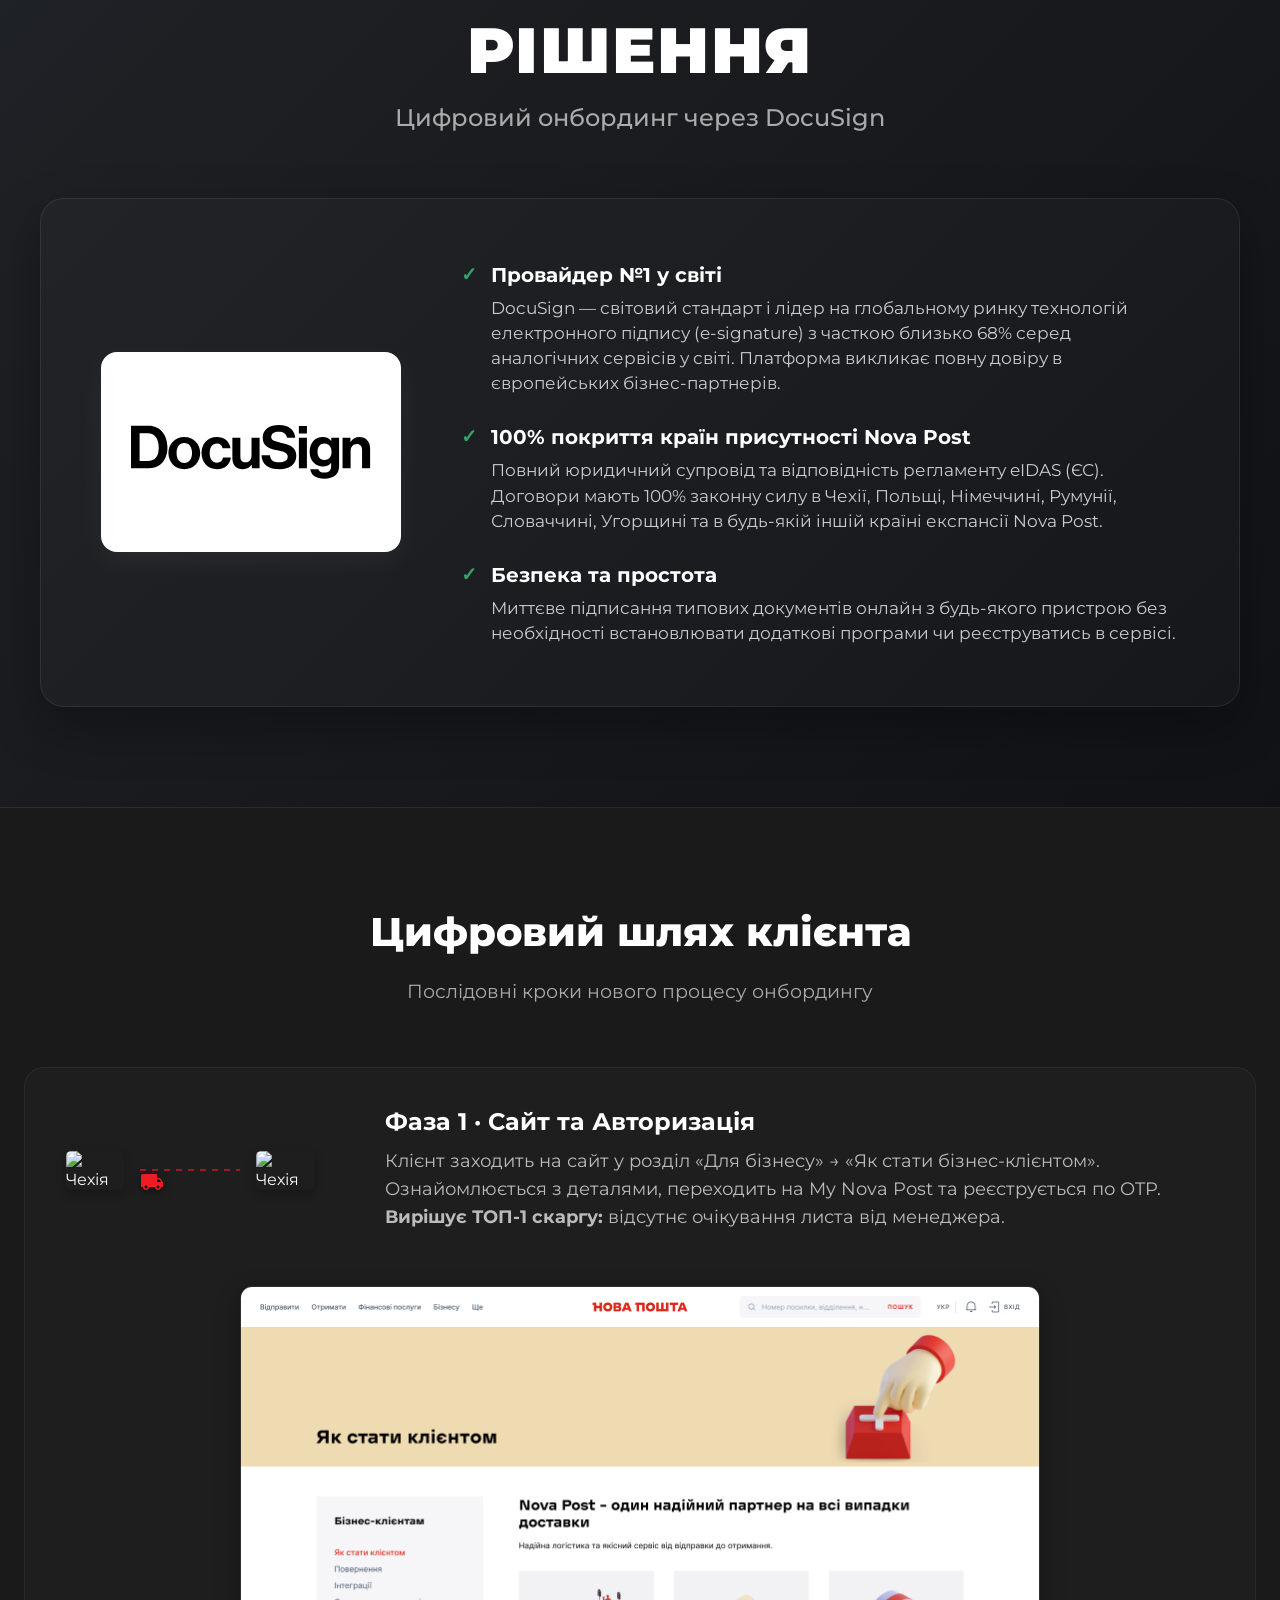
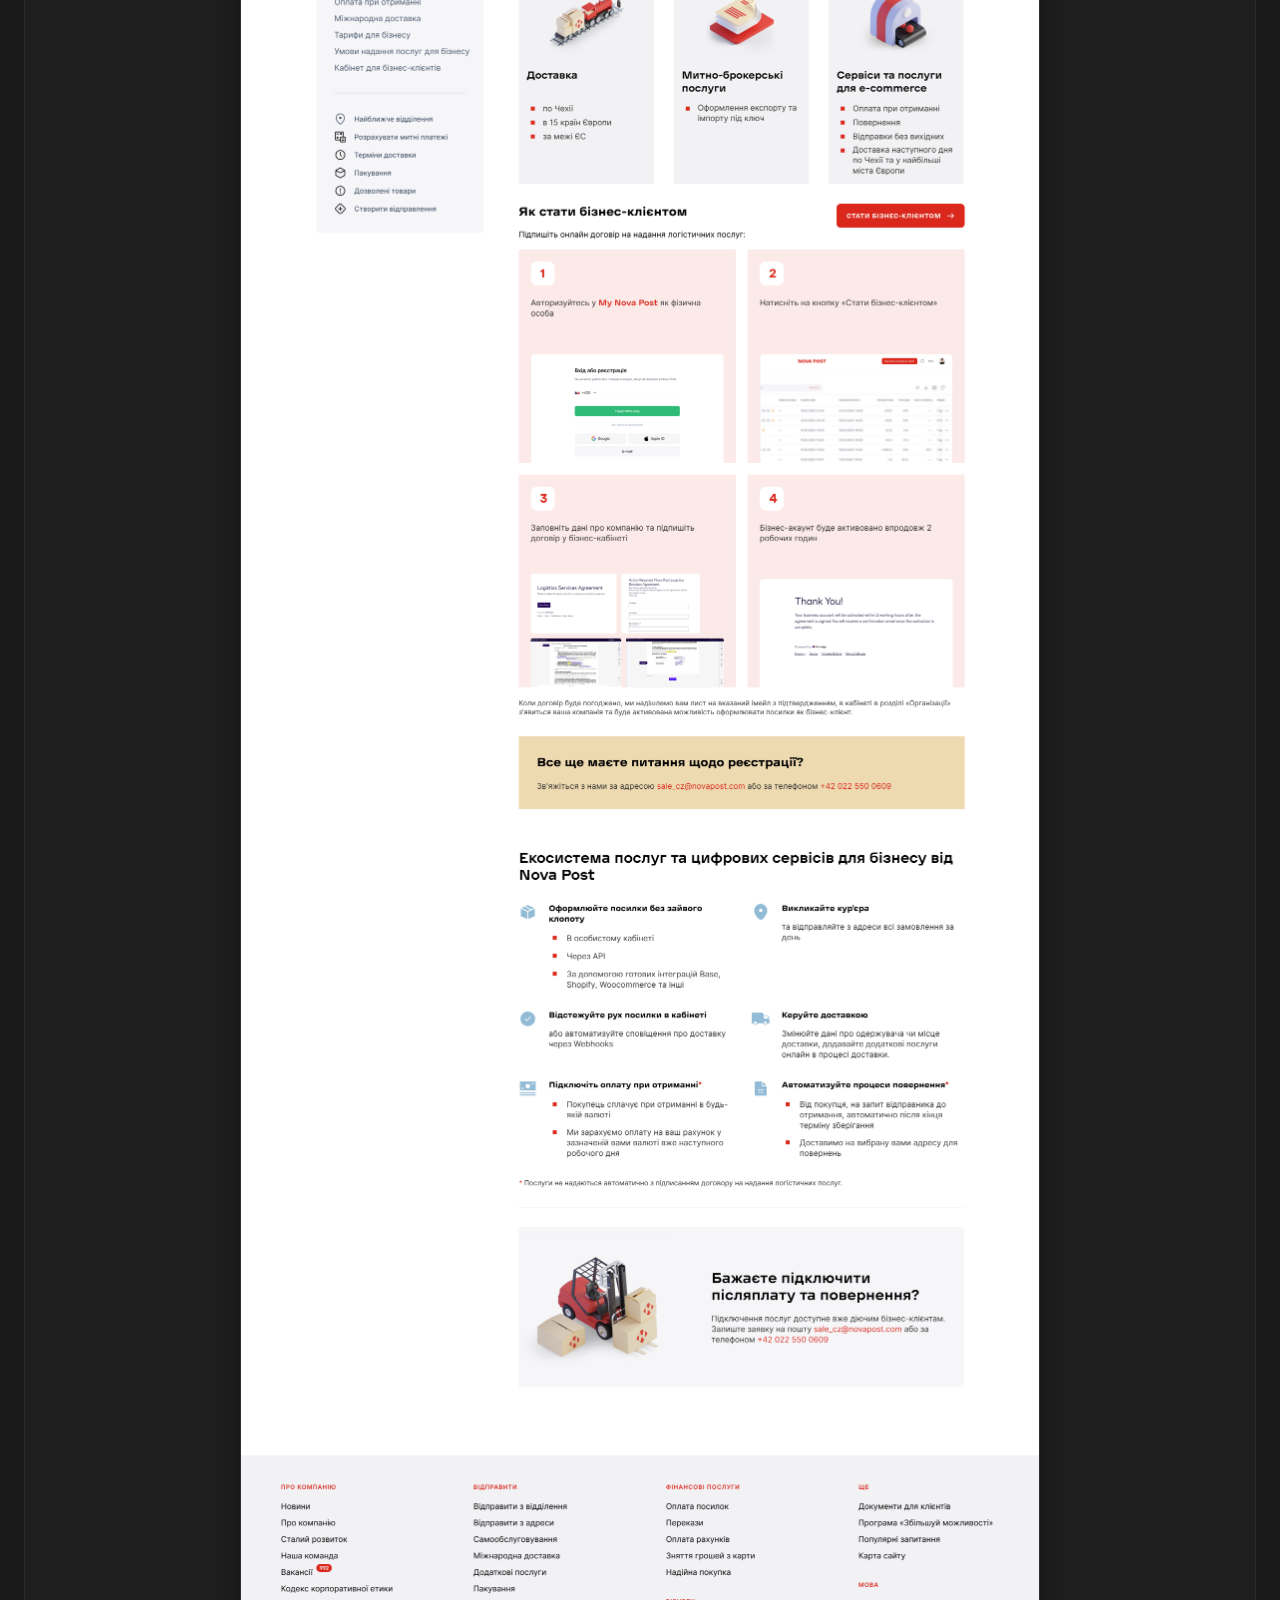
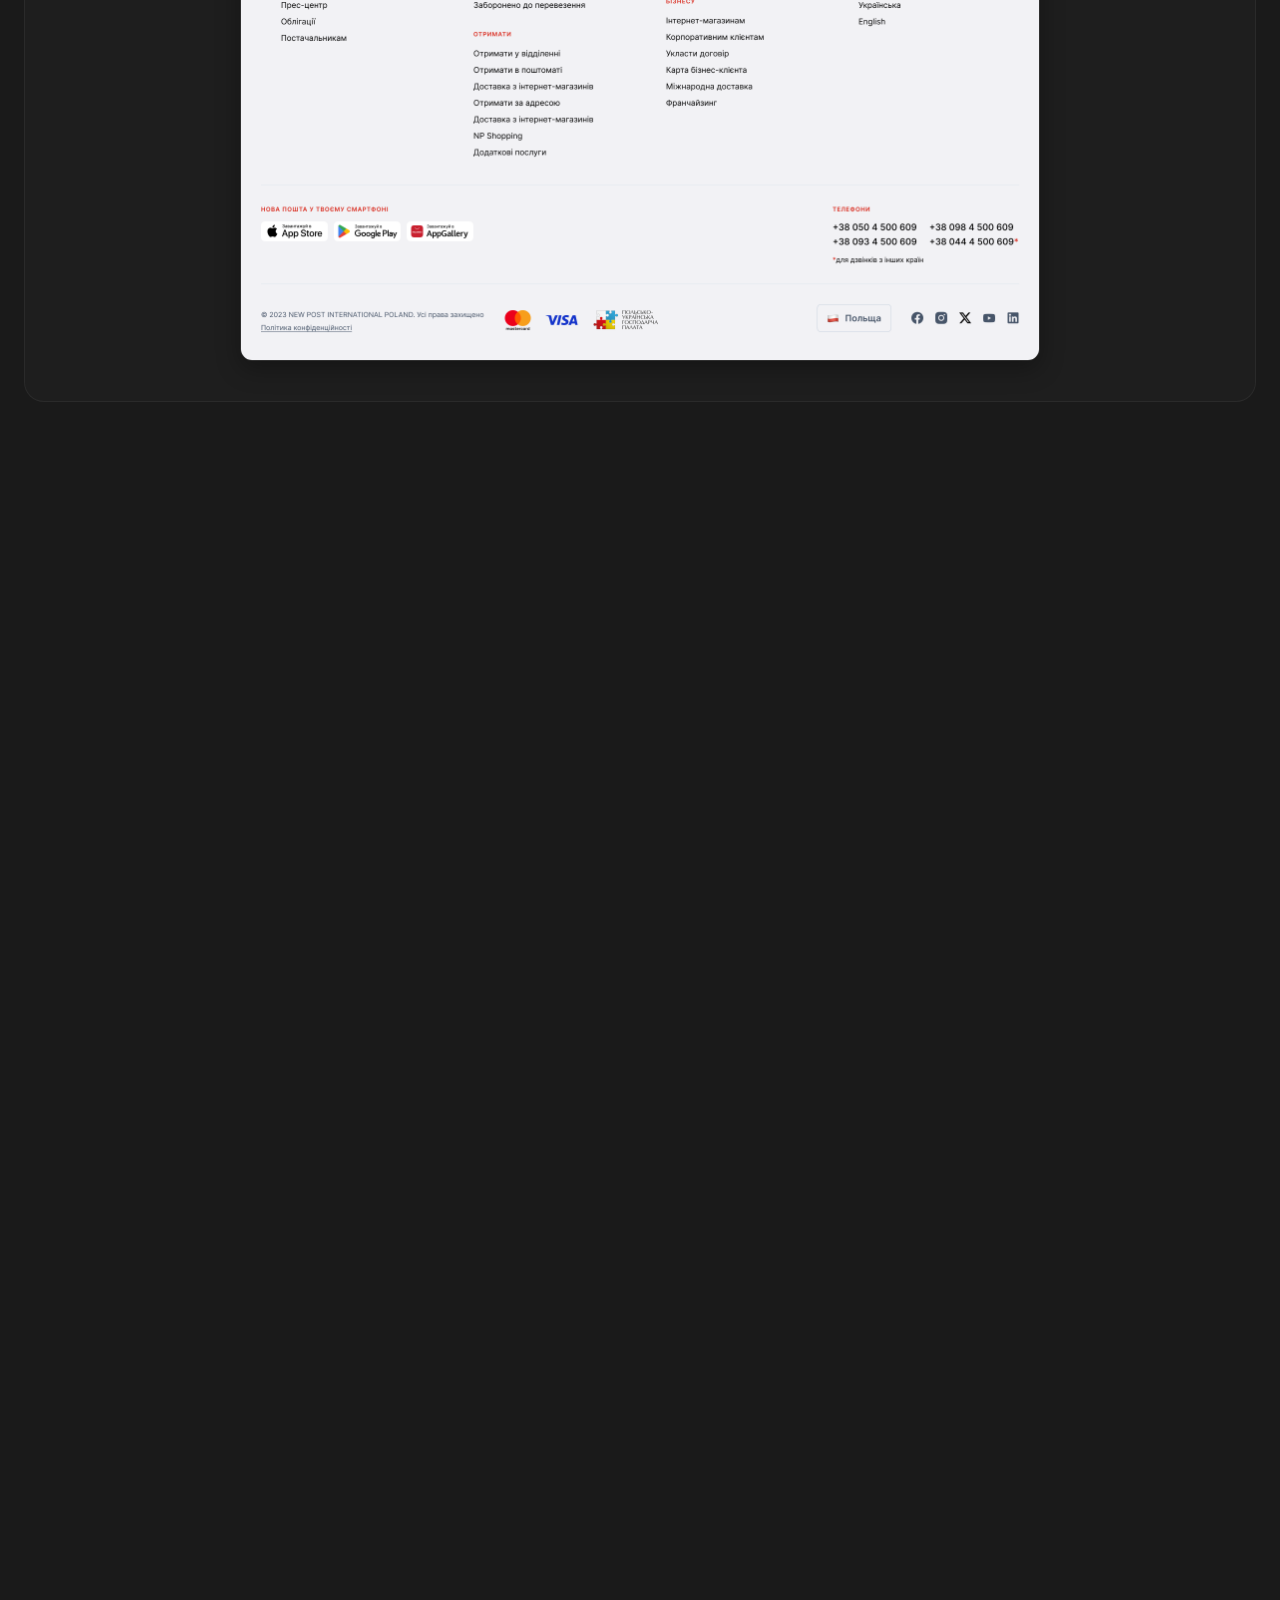
==== commit 807bc577: "Remove CC logs card from Barriers section" ====
--- a/index.html
+++ b/index.html
@@ -165,14 +165,7 @@
             </div>
 
             <!-- Загальний імпакт та ресурси -->
-            <div class="reviews-grid" style="margin-bottom: 45px; gap: 20px;">
-                <!-- Імпакт на підтримку -->
-                <div class="review-card pain-card scroll-fade stagger-1" style="border-left-color: var(--text-grey); background: #fafafa;">
-                    <div style="font-size: 1.15rem; font-weight: 700; color: var(--np-red); margin-bottom: 15px;">🚨 Реальні дані звернень у КЦ</div>
-                    <p class="review-text" style="margin-bottom: 0; color: #333;">
-                        Типові звернення з баз: <em>«не може достукатись до відділу бо роб з б-кл»</em>, <em>«запит проігноровано, вона хоче контракт!!!!»</em>, <em>«Клієнт бажає заключити умову з Нова Пост»</em>, <em>«Запитання щодо контакту для фірми»</em>.
-                    </p>
-                </div>
+            <div class="reviews-grid" style="margin-bottom: 45px; gap: 20px; display: flex; justify-content: center;">
 
                 <!-- Витрати ресурсів менеджерів -->
                 <div class="review-card pain-card scroll-fade stagger-2" style="border-left-color: var(--text-grey); background: #fafafa;">
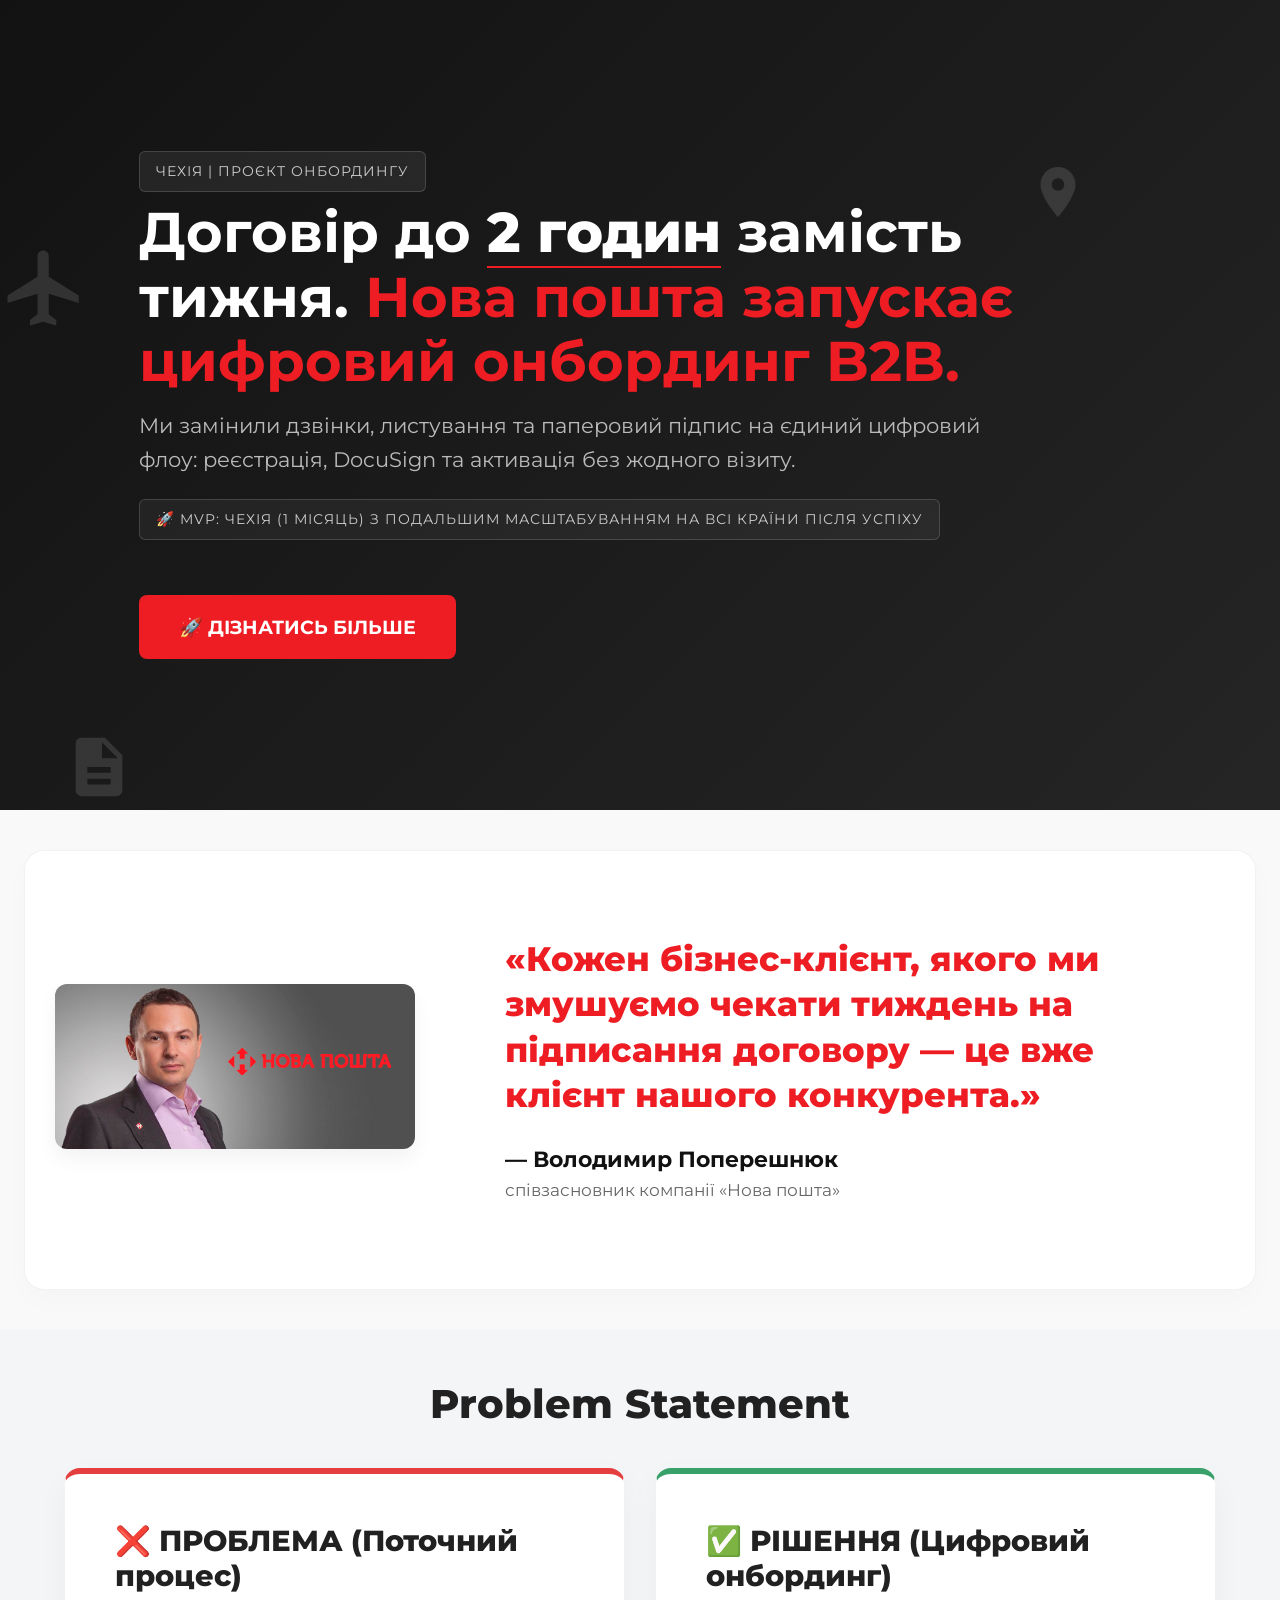
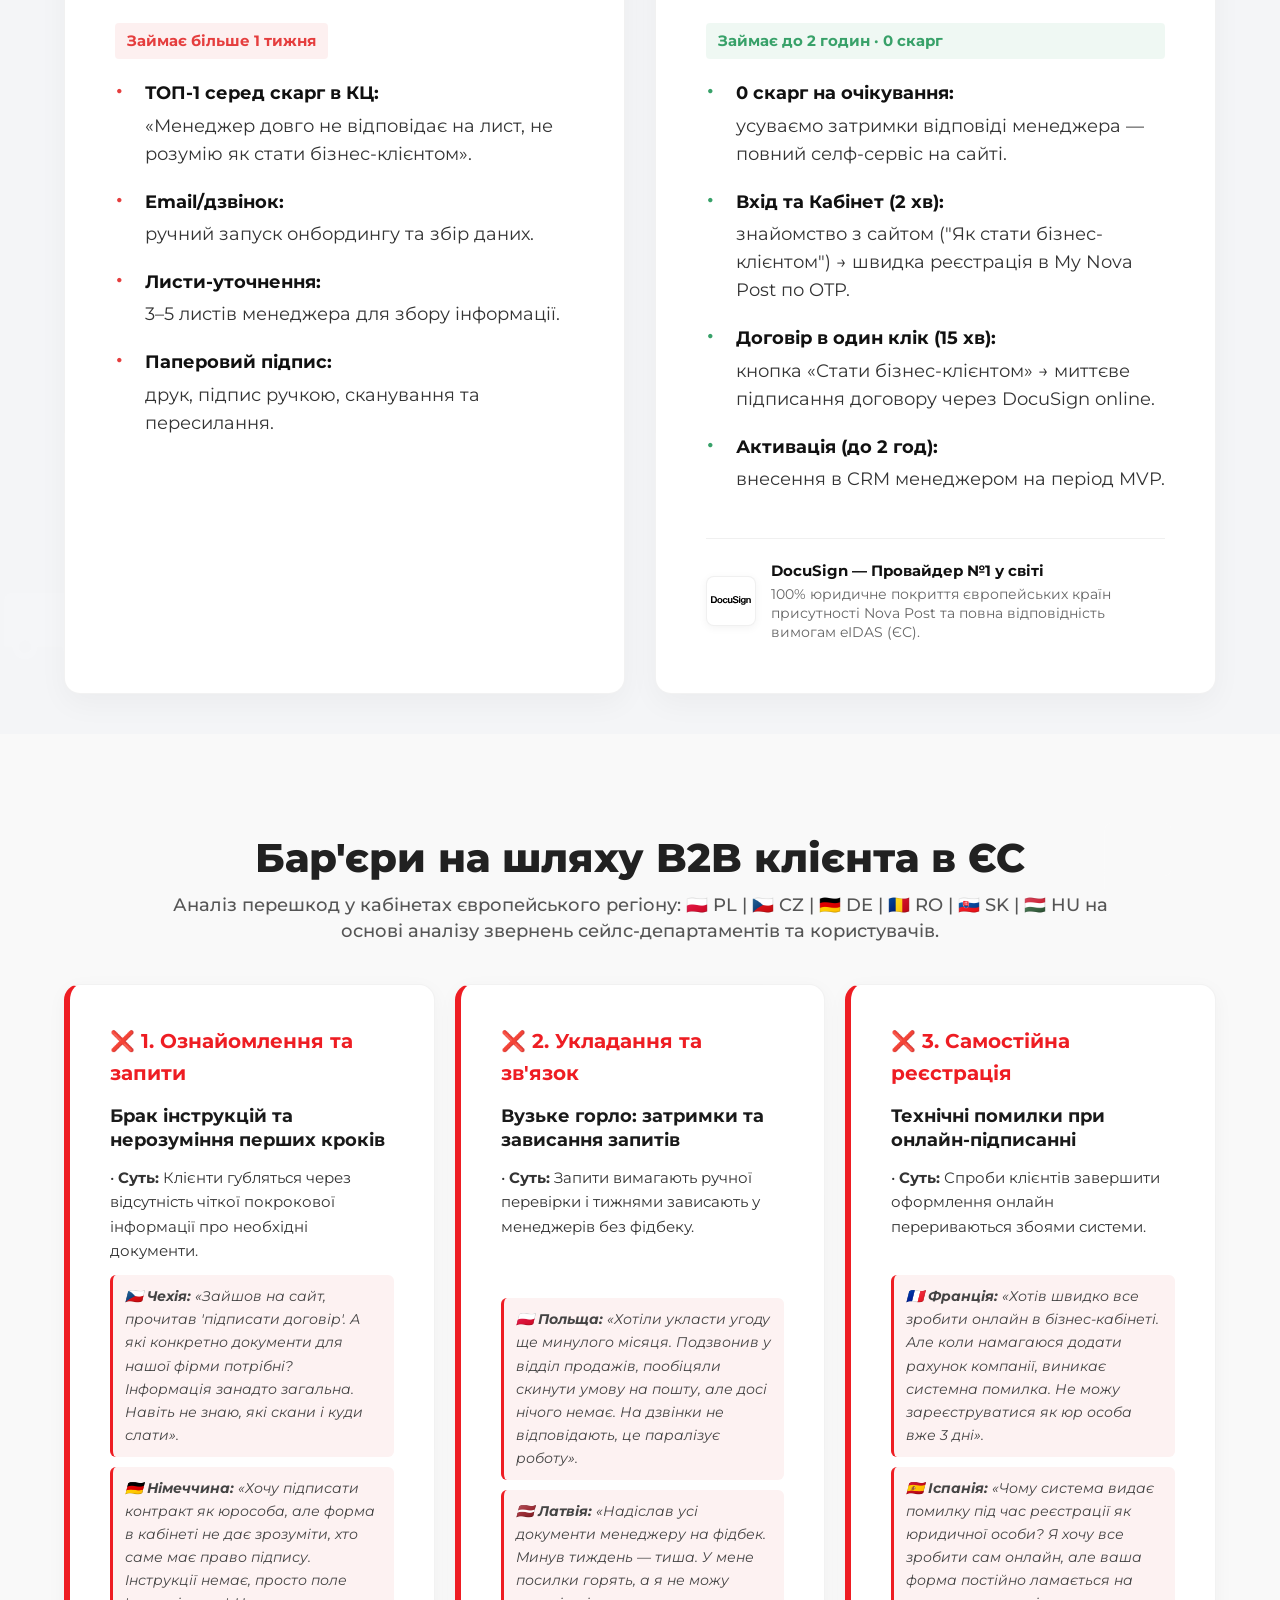
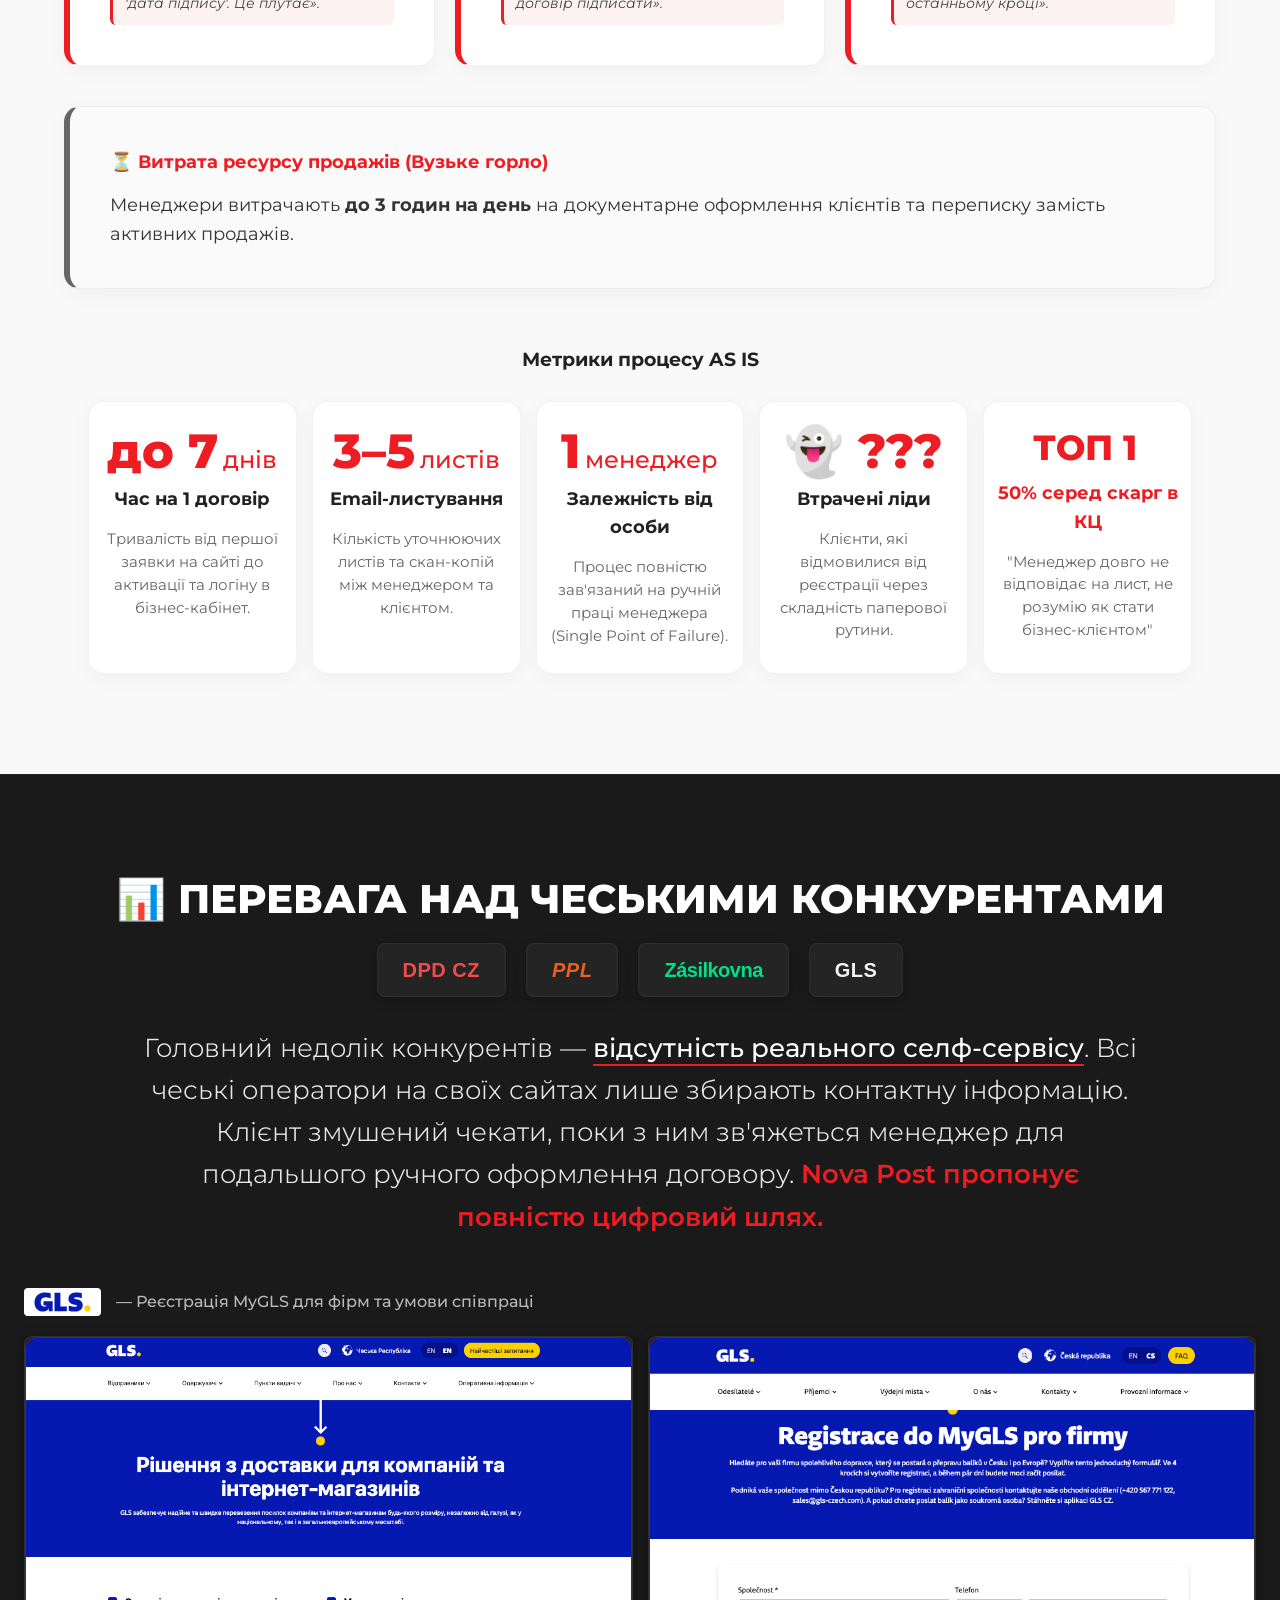
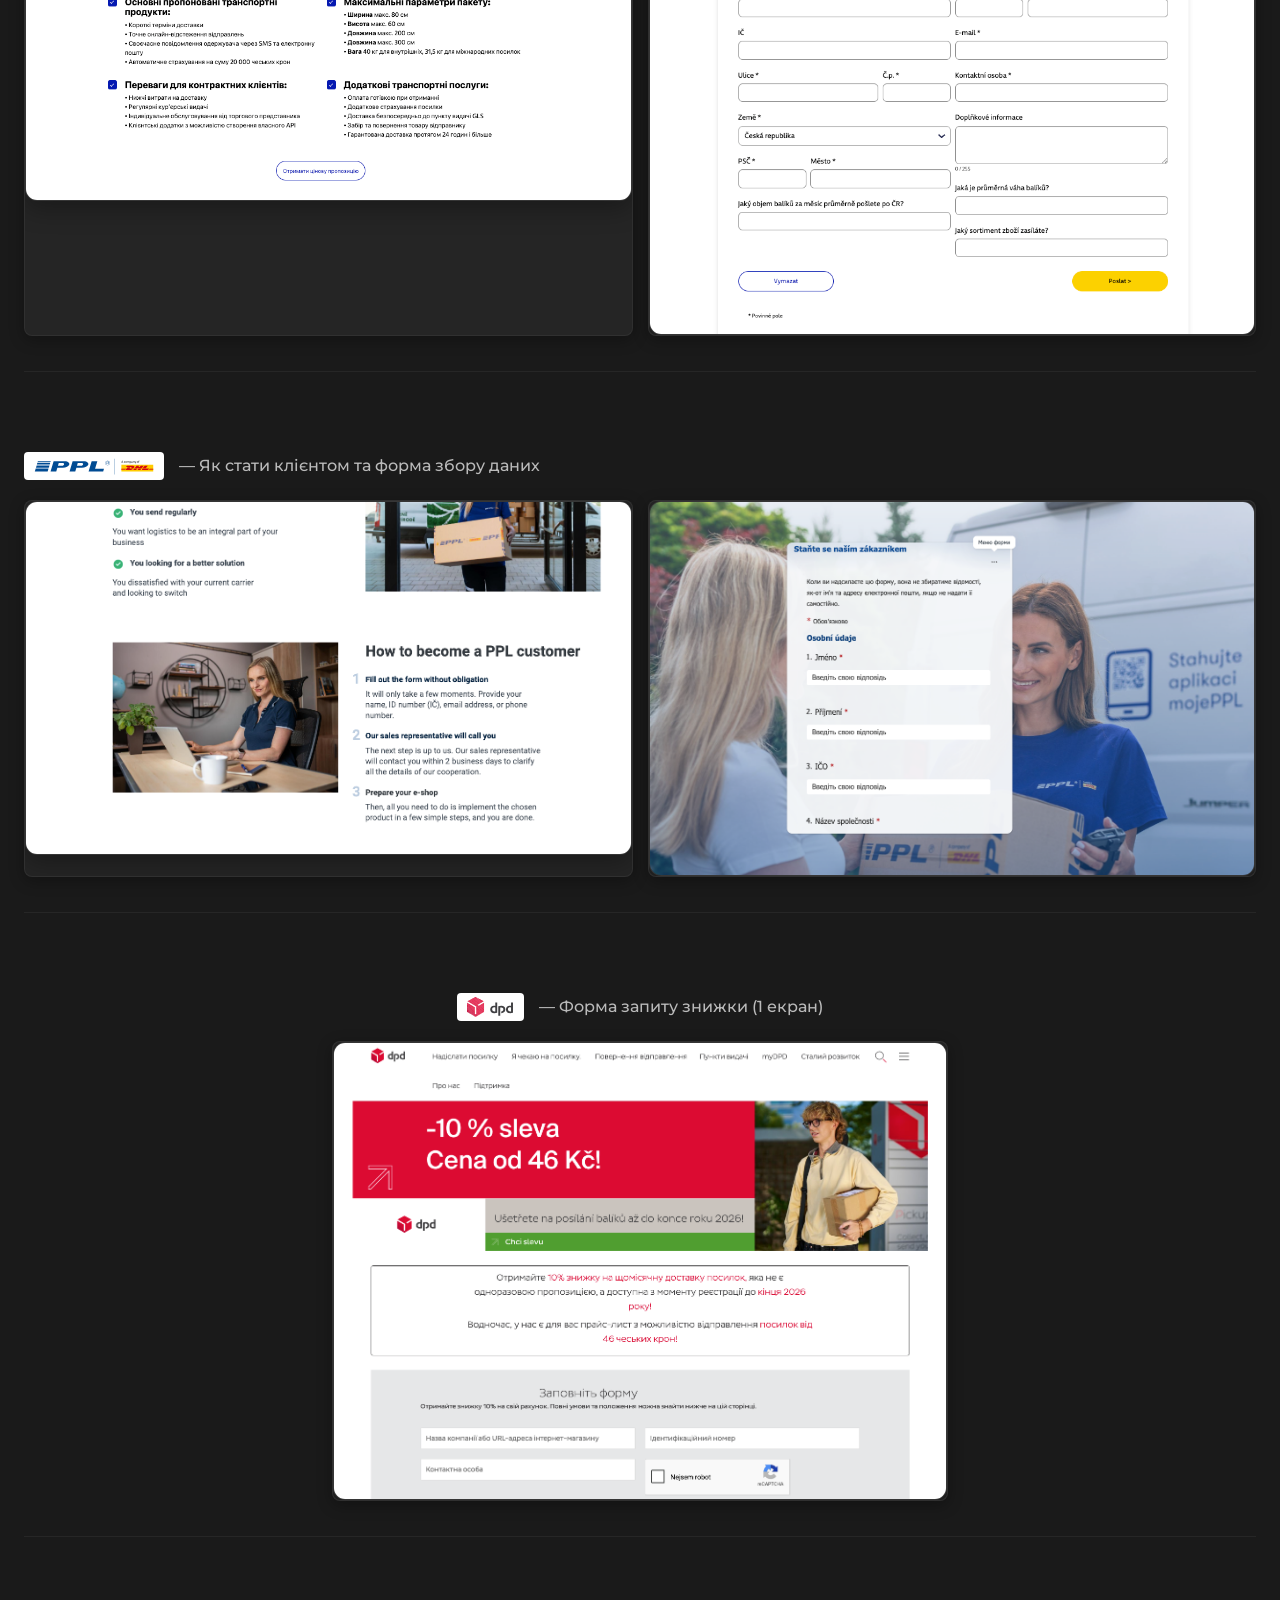
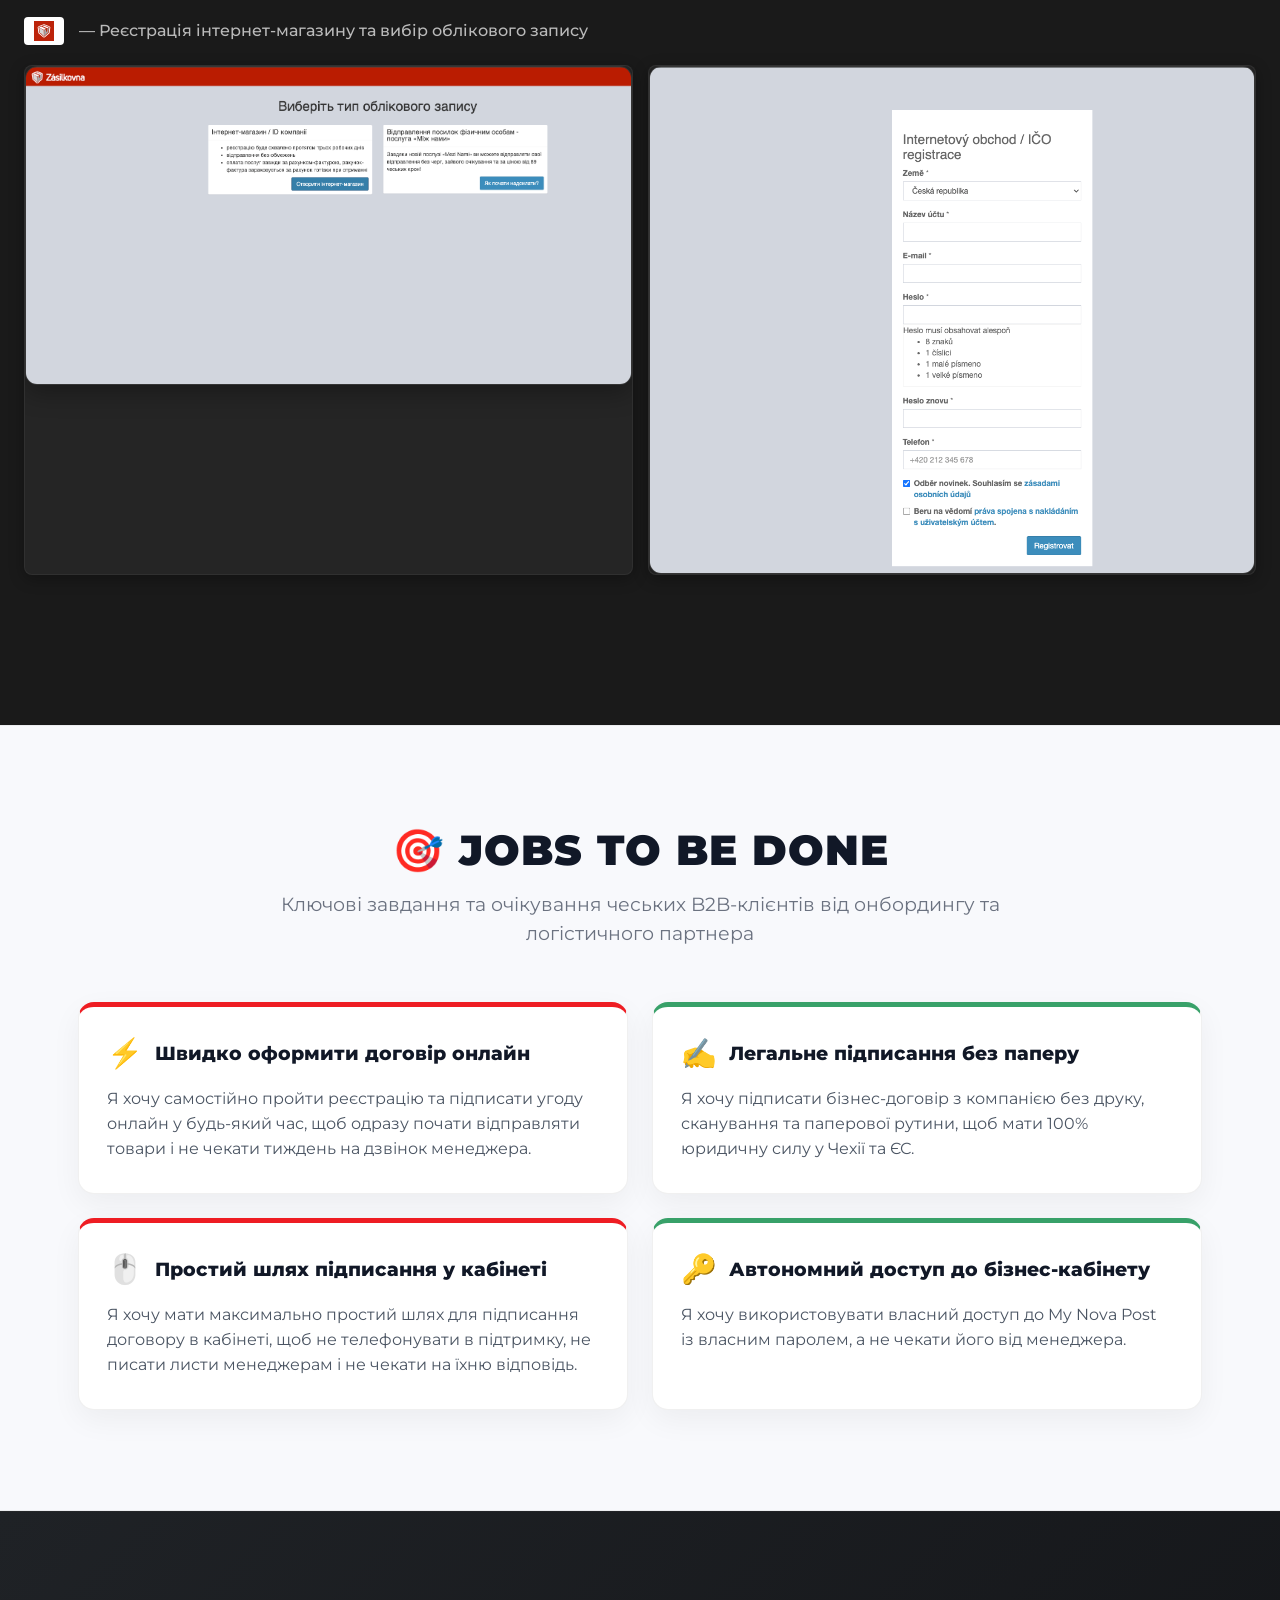
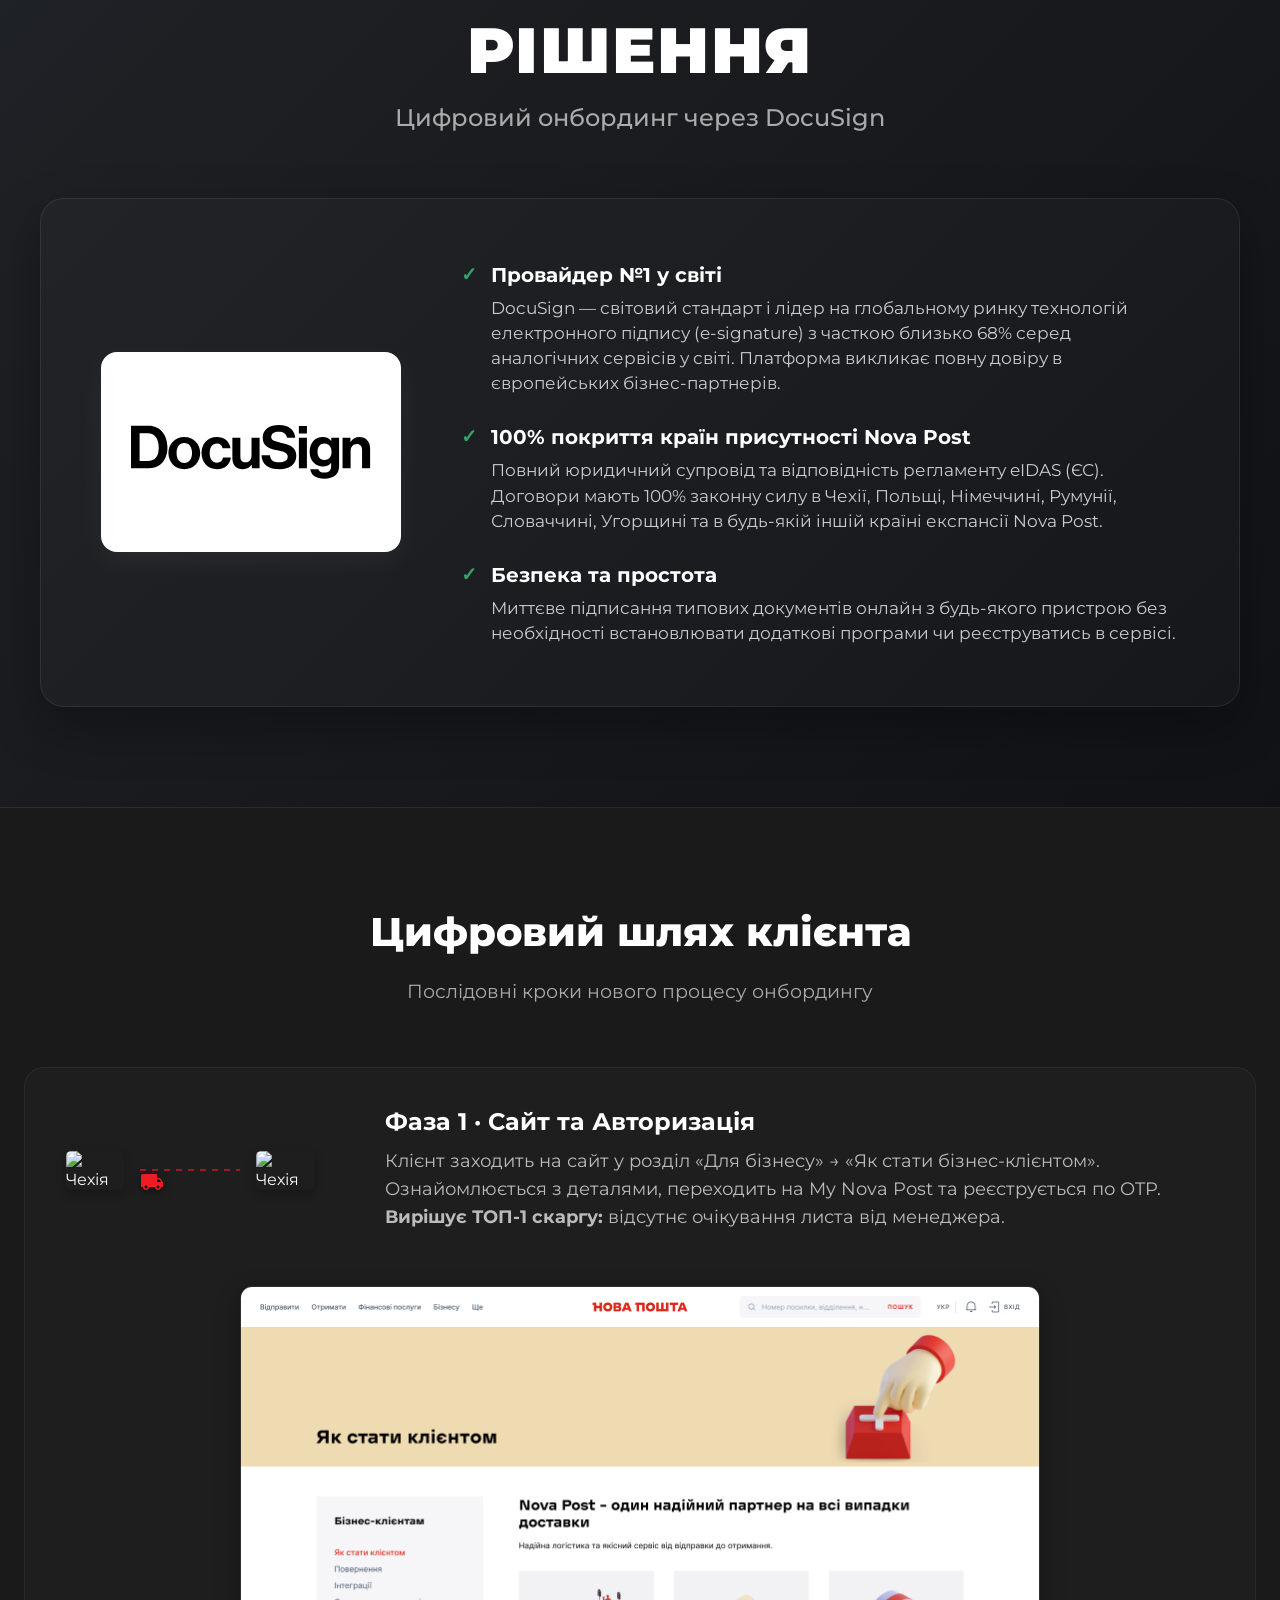
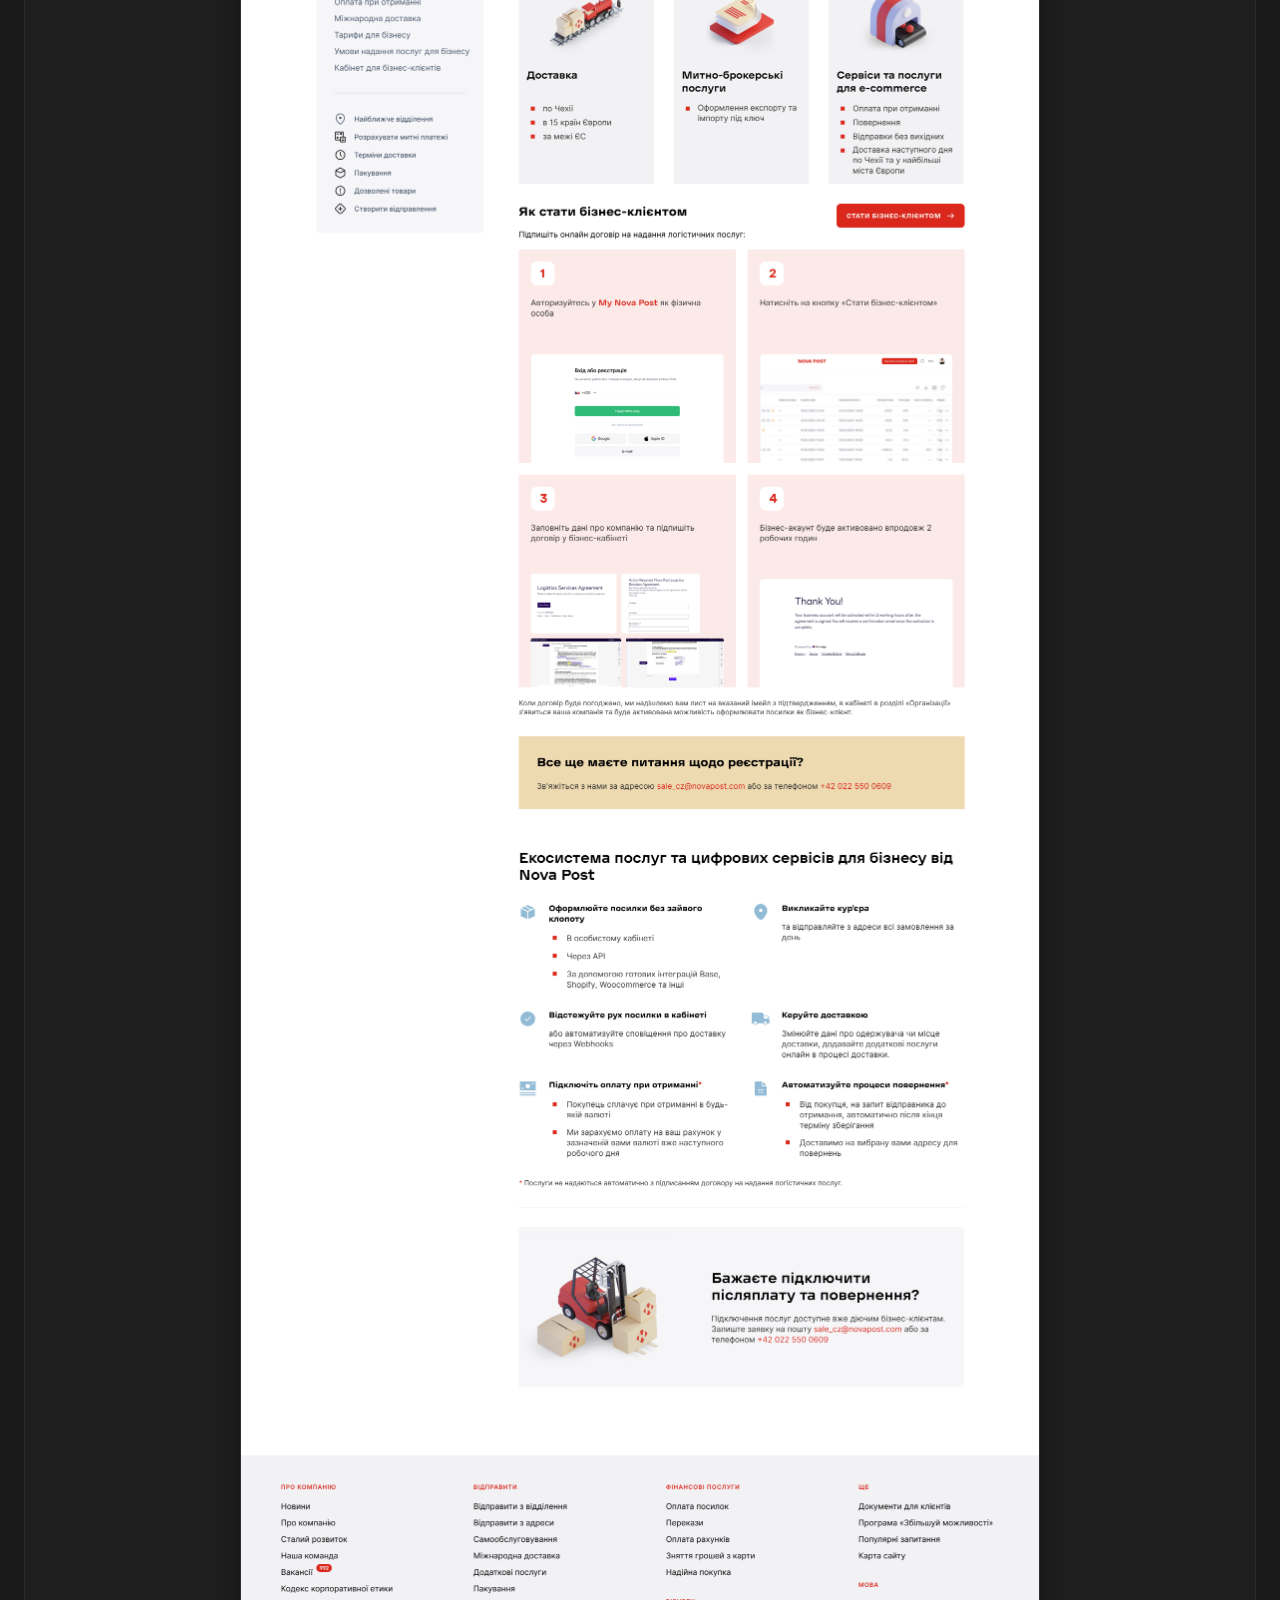
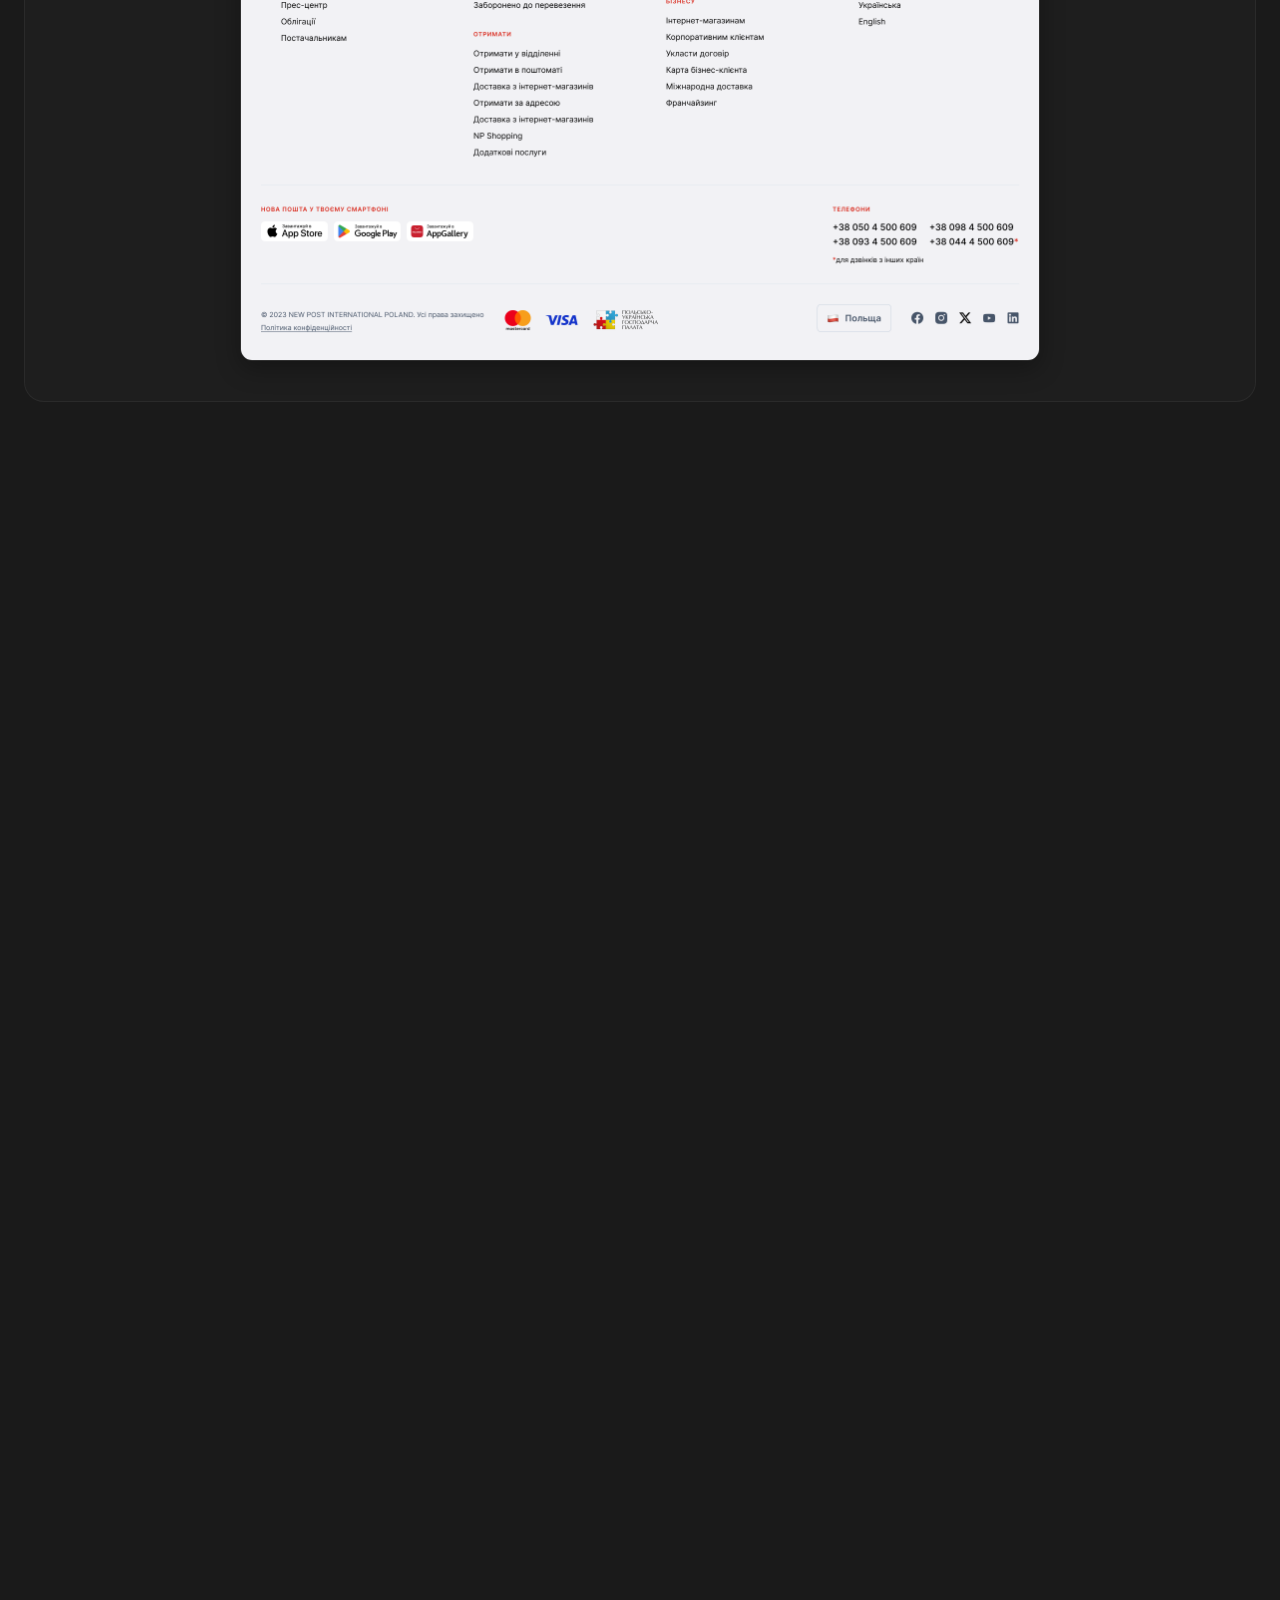
==== commit cae5430a: "Update complaints metric card to include 50% among CC complaints" ====
--- a/index.html
+++ b/index.html
@@ -207,8 +207,8 @@
                 </div>
                 
                 <div class="stat-card scroll-fade stagger-5">
-                    <div class="stat-value stat-value-anim" style="font-size: 2.2rem; line-height: 1.36; color: var(--np-red);" data-anim-type="complaints">ТОП 1</div>
-                    <div class="stat-title">серед скарг в КЦ</div>
+                    <div class="stat-value stat-value-anim" style="font-size: 2.2rem; line-height: 1.2; color: var(--np-red);" data-anim-type="complaints">ТОП 1</div>
+                    <div class="stat-title" style="color: var(--np-red); font-weight: 700;">50% серед скарг в КЦ</div>
                     <div class="stat-desc">"Менеджер довго не відповідає на лист, не розумію як стати бізнес-клієнтом"</div>
                 </div>
             </div>
